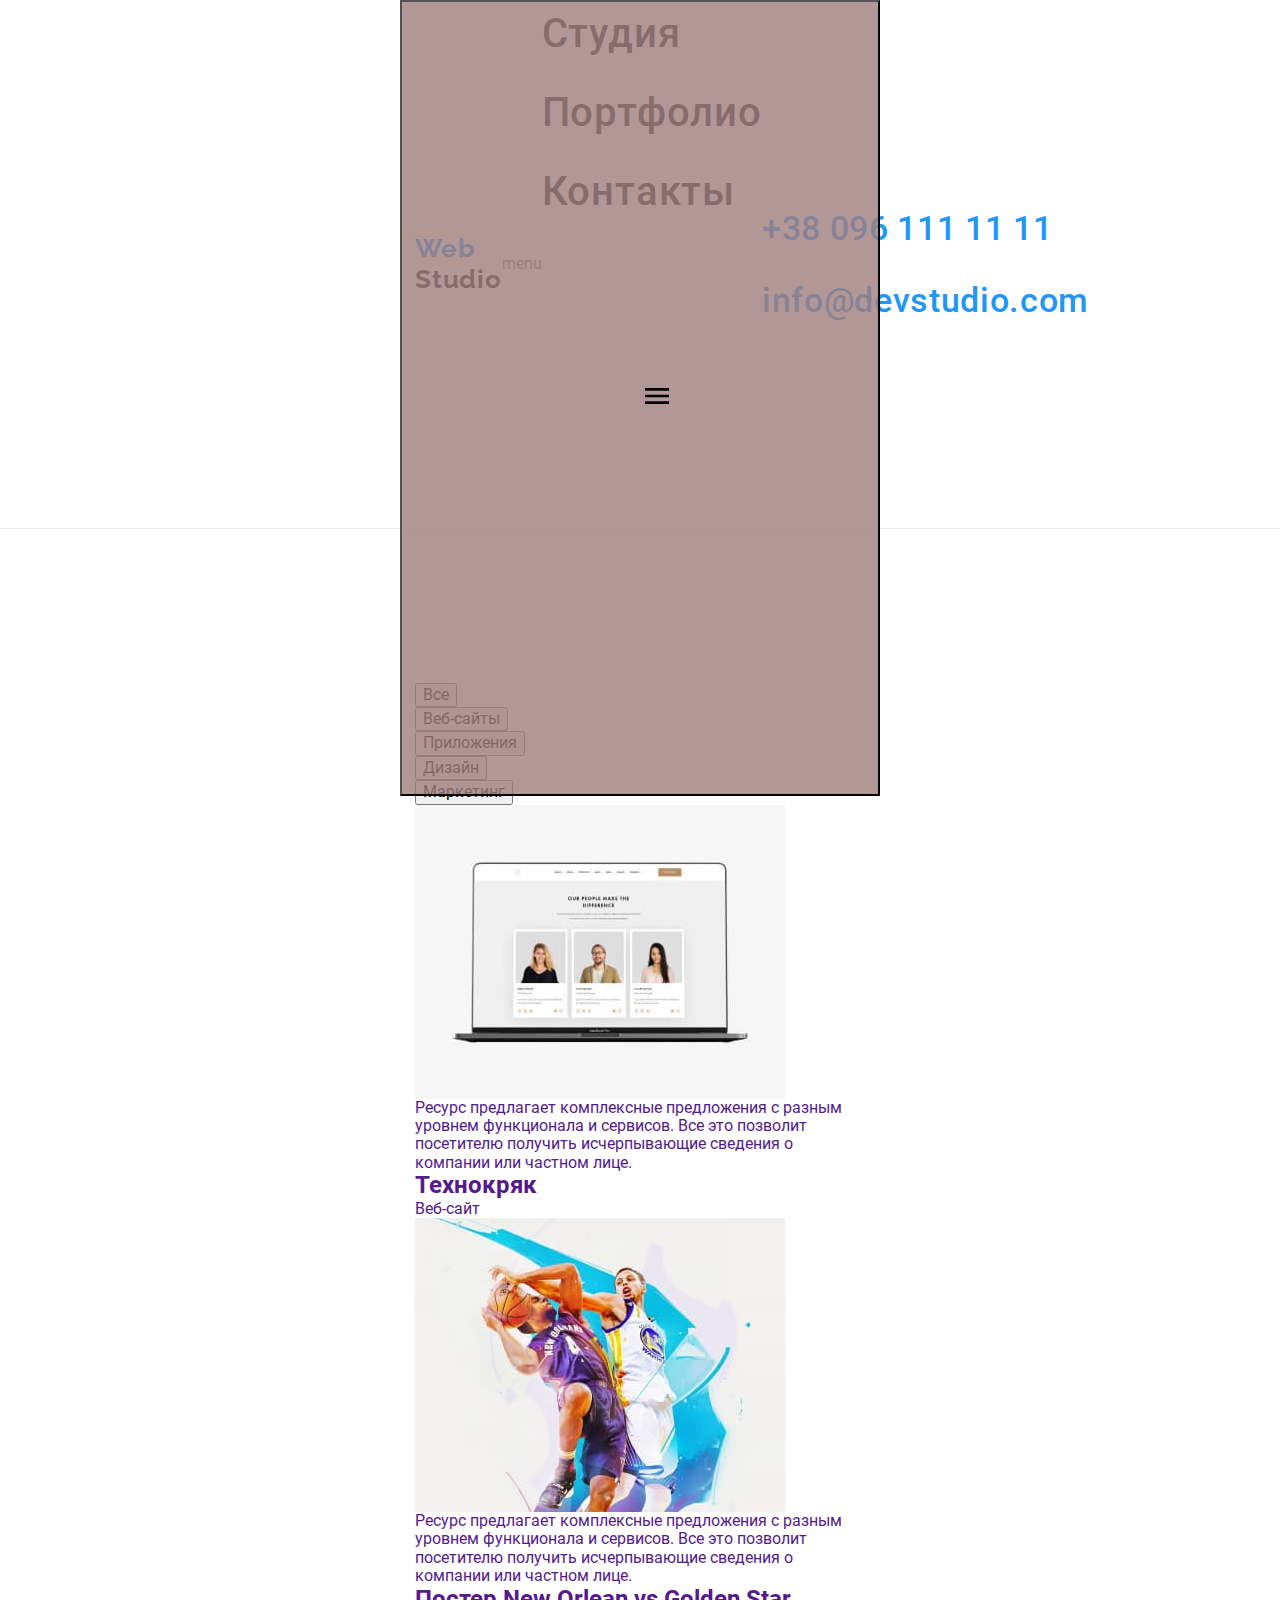
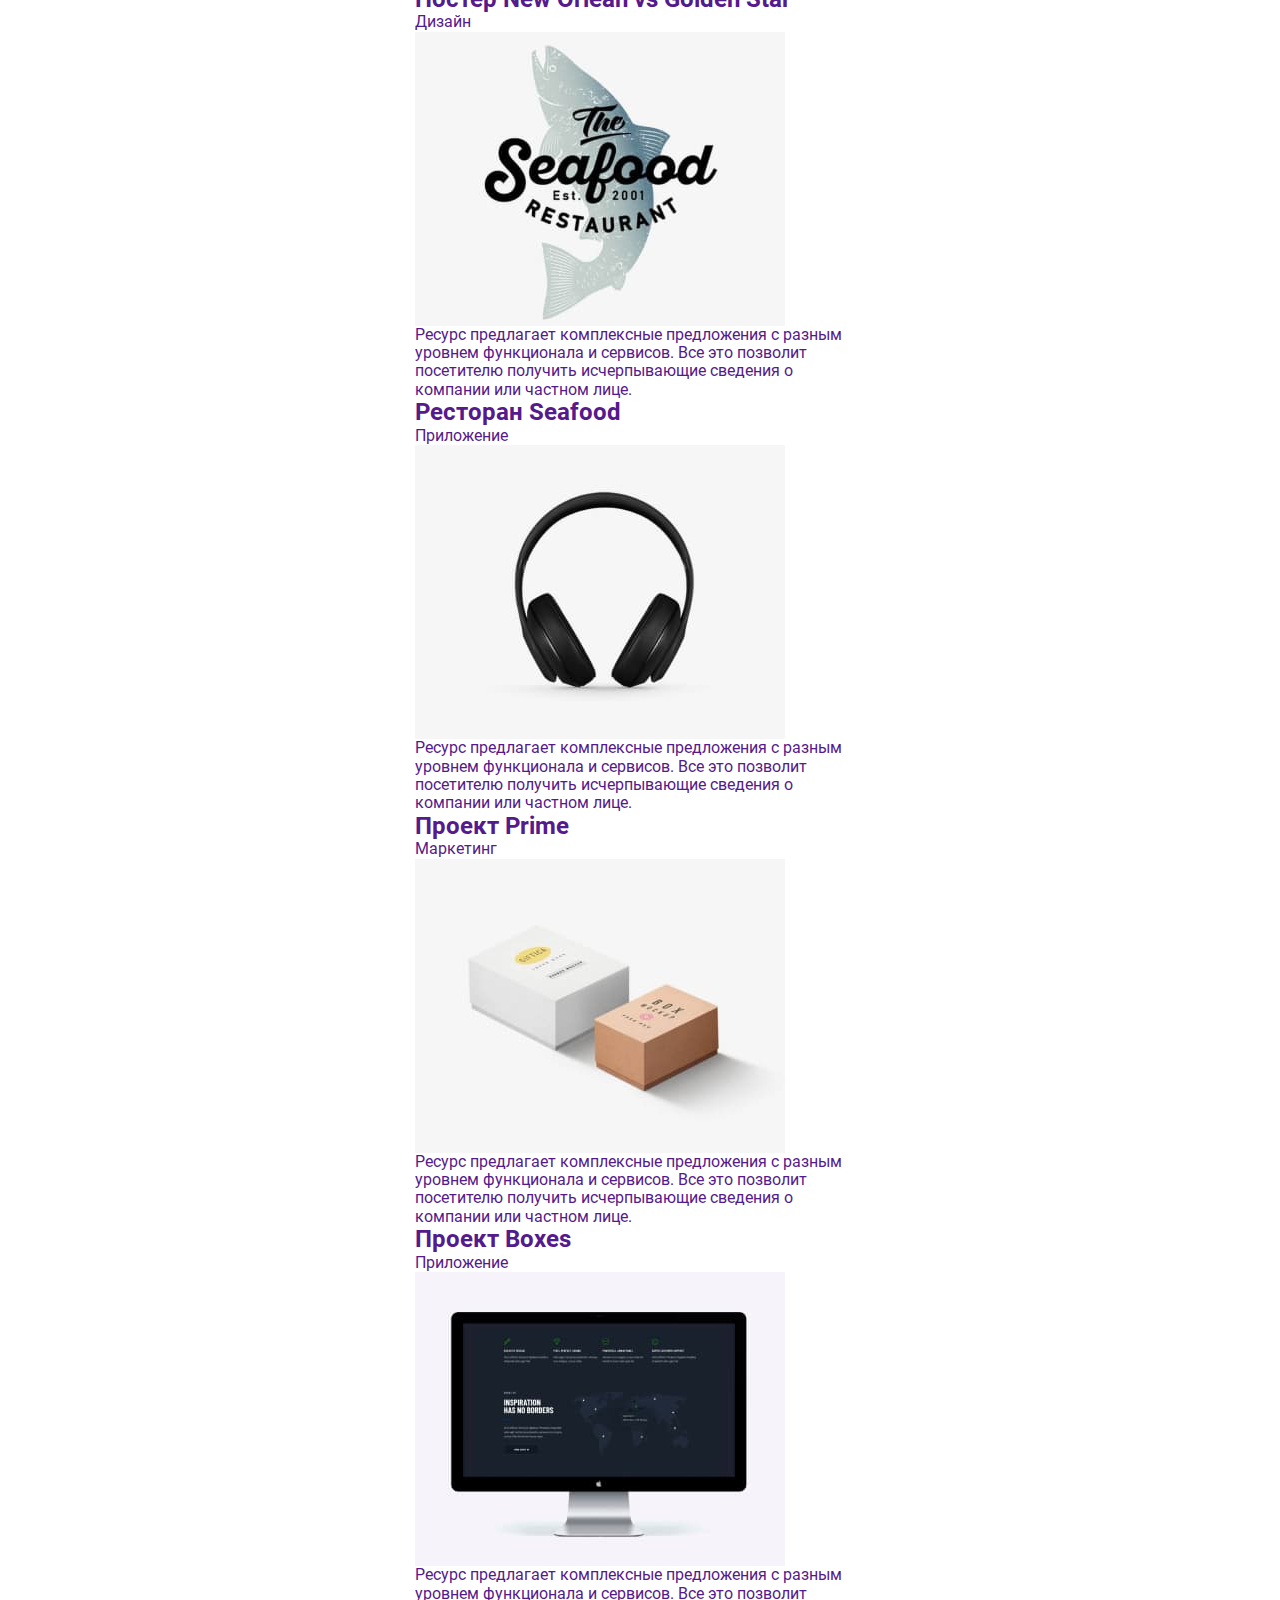
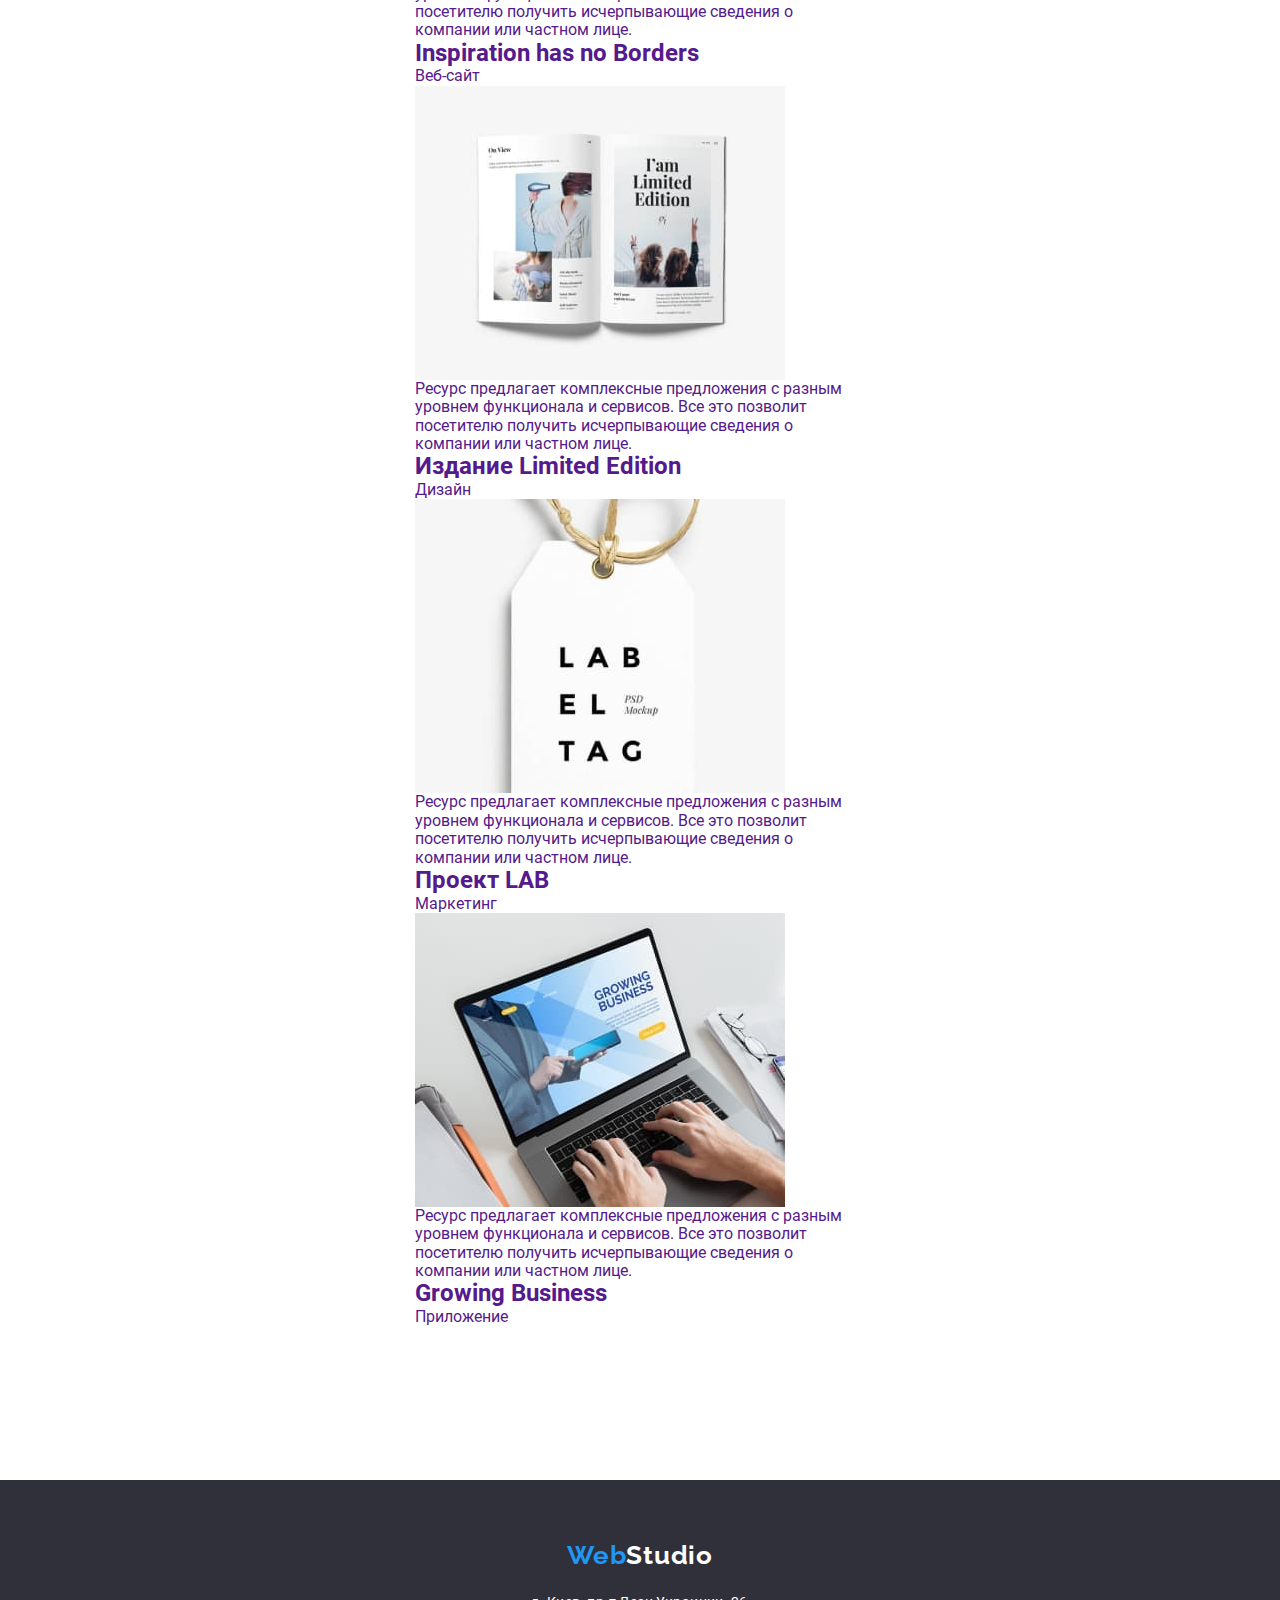
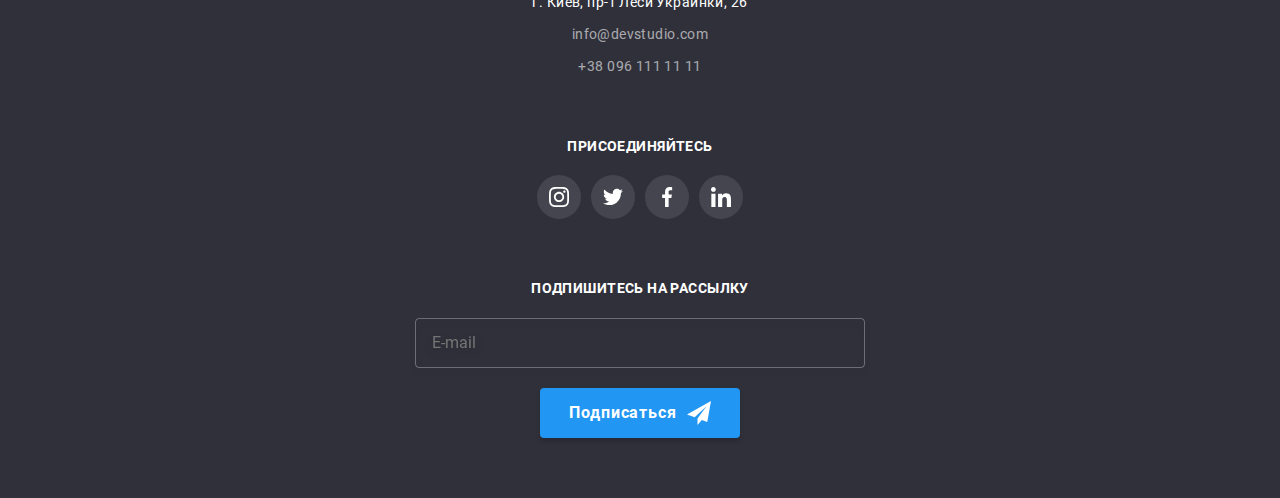
==== portfolio.html @ f22cf61e "Layous menu" ====
<!DOCTYPE html>
<html lang="ru">
  <head>
    <meta charset="UTF-8" />
    <meta http-equiv="X-UA-Compatible" content="IE=edge" />
    <meta name="viewport" content="width=device-width, initial-scale=1.0" />

    <link rel="stylesheet" href="./css/main.min.css" />

    <title>WebStudio</title>
  </head>
  <body class="page">
    <!-- HEADER -->
    <header class="header">
      <div class="header__container container">
        <a href="./index.html" lang="en" class="logo"
          >Web<span class="logo__text logo__text--black">Studio</span></a
        >
        <div class="header__menu" id="header__menu" data-menu>menu</div>
        <nav class="navigation header__navigation">
          <button type="button" class="menu" data-menu-button>
            <svg
              class="menu__icon"
              width="40"
              height="40"
              aria-expanded="false"
              aria-controls="header__menu"
              aria-label="Переключатель мобильного меню"
            >
              <use
                class="menu__lines"
                href="./images/icons.svg#icon-menu"
              ></use>
              <use
                class="menu__cross"
                href="./images/icons.svg#icon-menu-close"
              ></use>
            </svg>
          </button>
          <ul class="navigation__list">
            <li class="navigation__item">
              <a href="./index.html" class="navigation__link">Студия</a>
            </li>
            <li class="navigation__item">
              <a
                href="./portfolio.html"
                class="navigation__link navigation__link--current"
                >Портфолио</a
              >
            </li>
            <li class="navigation__item">
              <a href="" class="navigation__link">Контакты</a>
            </li>
          </ul>
        </nav>

        <ul class="contacts header__contacts">
          <li class="contacts__item">
            <a
              href="mailto:info@devstudio.com"
              lang="en"
              class="contacts__link"
            >
              <svg class="contacts__icon" width="16" height="12">
                <use href="./images/icons.svg#icon-envelope"></use>
              </svg>
              info@devstudio.com
            </a>
          </li>
          <li class="contacts__item">
            <a href="tel:+380961111111" class="contacts__link">
              <svg class="contacts__icon" width="10" height="16">
                <use href="./images/icons.svg#icon-smartphone"></use>
              </svg>
              +38 096 111 11 11
            </a>
          </li>
        </ul>
      </div>
    </header>

    <!--MAIN-->
    <main>
      <section class="portfolio section">
        <div class="portfolio__container container">
          <h1 class="portfolio__title visually-hidden">Portfolio</h1>
          <!--title to be hidden-->
          <ul class="filter">
            <li class="filter__item">
              <button type="button" class="filter__btn filter__btn--active">
                Все
              </button>
            </li>
            <li class="filter__item">
              <button type="button" class="filter__btn">Веб-сайты</button>
            </li>
            <li class="filter__item">
              <button type="button" class="filter__btn">Приложения</button>
            </li>
            <li class="filter__item">
              <button type="button" class="filter__btn">Дизайн</button>
            </li>
            <li class="filter__item">
              <button type="button" class="filter__btn">Маркетинг</button>
            </li>
          </ul>

          <ul class="projects">
            <li class="projects__item">
              <a href="" class="projects__link">
                <div class="projects__thumb">
                  <img
                    src="./images/portfolio/tech-crack.jpg"
                    alt="Ноутбук с веб-сайтом"
                    width="370"
                  />
                  <p class="projects__overlay">
                    Ресурс предлагает комплексные предложения с разным уровнем
                    функционала и сервисов. Все это позволит посетителю получить
                    исчерпывающие сведения о компании или частном лице.
                  </p>
                </div>
                <div class="projects__info">
                  <h2 class="projects__name">Технокряк</h2>
                  <p class="projects__service">Веб-сайт</p>
                </div>
              </a>
            </li>

            <li class="projects__item">
              <a href="" class="projects__link">
                <div class="projects__thumb">
                  <img
                    src="./images/portfolio/poster-no-vs-gs.jpg"
                    alt="Баскетболисты"
                    width="370"
                  />
                  <p class="projects__overlay">
                    Ресурс предлагает комплексные предложения с разным уровнем
                    функционала и сервисов. Все это позволит посетителю получить
                    исчерпывающие сведения о компании или частном лице.
                  </p>
                </div>
                <div class="projects__info">
                  <h2 class="projects__name">
                    Постер New Orlean vs Golden Star
                  </h2>
                  <p class="projects__service">Дизайн</p>
                </div>
              </a>
            </li>

            <li class="projects__item">
              <a href="" class="projects__link">
                <div class="projects__thumb">
                  <img
                    src="./images/portfolio/seafood-rest.jpg"
                    alt="Надпись на фоне рыбы"
                    width="370"
                  />
                  <p class="projects__overlay">
                    Ресурс предлагает комплексные предложения с разным уровнем
                    функционала и сервисов. Все это позволит посетителю получить
                    исчерпывающие сведения о компании или частном лице.
                  </p>
                </div>
                <div class="projects__info">
                  <h2 class="projects__name">Ресторан Seafood</h2>
                  <p class="projects__service">Приложение</p>
                </div>
              </a>
            </li>

            <li class="projects__item">
              <a href="" class="projects__link">
                <div class="projects__thumb">
                  <img
                    src="./images/portfolio/prime-project.jpg"
                    alt="Наушники"
                    width="370"
                  />
                  <p class="projects__overlay">
                    Ресурс предлагает комплексные предложения с разным уровнем
                    функционала и сервисов. Все это позволит посетителю получить
                    исчерпывающие сведения о компании или частном лице.
                  </p>
                </div>
                <div class="projects__info">
                  <h2 class="projects__name">Проект Prime</h2>
                  <p class="projects__service">Маркетинг</p>
                </div>
              </a>
            </li>

            <li class="projects__item">
              <a href="" class="projects__link">
                <div class="projects__thumb">
                  <img
                    src="./images/portfolio/boxes-project.jpg"
                    alt="Коробки"
                    width="370"
                  />
                  <p class="projects__overlay">
                    Ресурс предлагает комплексные предложения с разным уровнем
                    функционала и сервисов. Все это позволит посетителю получить
                    исчерпывающие сведения о компании или частном лице.
                  </p>
                </div>
                <div class="projects__info">
                  <h2 class="projects__name">Проект Boxes</h2>
                  <p class="projects__service">Приложение</p>
                </div>
              </a>
            </li>

            <li class="projects__item">
              <a href="" class="projects__link">
                <div class="projects__thumb">
                  <img
                    src="./images/portfolio/inspiration-has-no-borders.jpg"
                    alt="Монитор"
                    width="370"
                  />
                  <p class="projects__overlay">
                    Ресурс предлагает комплексные предложения с разным уровнем
                    функционала и сервисов. Все это позволит посетителю получить
                    исчерпывающие сведения о компании или частном лице.
                  </p>
                </div>
                <div class="projects__info">
                  <h2 class="projects__name">Inspiration has no Borders</h2>
                  <p class="projects__service">Веб-сайт</p>
                </div>
              </a>
            </li>

            <li class="projects__item">
              <a href="" class="projects__link">
                <div class="projects__thumb">
                  <img
                    src="./images/portfolio/limited-edition.jpg"
                    alt="Книга"
                    width="370"
                  />
                  <p class="projects__overlay">
                    Ресурс предлагает комплексные предложения с разным уровнем
                    функционала и сервисов. Все это позволит посетителю получить
                    исчерпывающие сведения о компании или частном лице.
                  </p>
                </div>
                <div class="projects__info">
                  <h2 class="projects__name">Издание Limited Edition</h2>
                  <p class="projects__service">Дизайн</p>
                </div>
              </a>
            </li>

            <li class="projects__item">
              <a href="" class="projects__link">
                <div class="projects__thumb">
                  <img
                    src="./images/portfolio/lab-project.jpg"
                    alt="Бирка"
                    width="370"
                  />
                  <p class="projects__overlay">
                    Ресурс предлагает комплексные предложения с разным уровнем
                    функционала и сервисов. Все это позволит посетителю получить
                    исчерпывающие сведения о компании или частном лице.
                  </p>
                </div>
                <div class="projects__info">
                  <h2 class="projects__name">Проект LAB</h2>
                  <p class="projects__service">Маркетинг</p>
                </div>
              </a>
            </li>

            <li class="projects__item">
              <a href="" class="projects__link">
                <div class="projects__thumb">
                  <img
                    src="./images/portfolio/growing-business.jpg"
                    alt="Руки на ноутбуке"
                    width="370"
                  />
                  <p class="projects__overlay">
                    Ресурс предлагает комплексные предложения с разным уровнем
                    функционала и сервисов. Все это позволит посетителю получить
                    исчерпывающие сведения о компании или частном лице.
                  </p>
                </div>
                <div class="projects__info">
                  <h2 class="projects__name">Growing Business</h2>
                  <p class="projects__service">Приложение</p>
                </div>
              </a>
            </li>
          </ul>
        </div>
      </section>
    </main>

    <!--FOOTER-->
    <footer class="footer">
      <div class="footer__container container">
        <div class="footer__connect">
          <a href="./index.html" lang="en" class="logo"
            >Web<span class="logo__text logo__text--white">Studio</span></a
          >
          <address class="address">
            <p class="addresss__text">г. Киев, пр-т Леси Украинки, 26</p>
          </address>
          <ul class="contacts footer__contacts">
            <li class="contacts__item contacts__item--footer">
              <a
                href="mailto:info@devstudio.com"
                lang="en"
                class="contacts__link contacts__link--footer"
                >info@devstudio.com</a
              >
            </li>
            <li class="contacts__item contacts__item--footer">
              <a
                href="tel:+380961111111"
                class="contacts__link contacts__link--footer"
                >+38 096 111 11 11</a
              >
            </li>
          </ul>
        </div>
        <div class="join-social">
          <h2 class="join-social__title">присоединяйтесь</h2>
          <ul class="join-social__list">
            <li class="join-social__item">
              <a href="" class="join-social__link">
                <svg class="join-social__icon" width="20" height="20">
                  <use href="./images/icons.svg#icon-instagram"></use>
                </svg>
              </a>
            </li>
            <li class="join-social__item">
              <a href="" class="join-social__link">
                <svg class="join-social__icon" width="20" height="20">
                  <use href="./images/icons.svg#icon-twitter"></use>
                </svg>
              </a>
            </li>
            <li class="join-social__item">
              <a href="" class="join-social__link">
                <svg class="join-social__icon" width="20" height="20">
                  <use href="./images/icons.svg#icon-facebook"></use>
                </svg>
              </a>
            </li>
            <li class="join-social__item">
              <a href="" class="join-social__link">
                <svg class="join-social__icon" width="20" height="20">
                  <use href="./images/icons.svg#icon-linkedin"></use>
                </svg>
              </a>
            </li>
          </ul>
        </div>

        <form class="subscription footer__subscription">
          <div class="subscription__block">
            <b class="subscription__title">Подпишитесь на рассылку</b>
            <div class="subscription__input">
              <label><span class="visually-hidden">E-mail</span></label>
              <input
                type="email"
                name="email"
                class="subscription__field"
                placeholder="E-mail"
              />
              <button type="submit" class="subscription__btn">
                Подписаться
                <svg class="subscription__icon" width="24" height="24">
                  <use href="./images/icons.svg#icon-send"></use>
                </svg>
              </button>
            </div>
          </div>
        </form>
      </div>
    </footer>
  </body>
</html>
---- css/main.min.css ----
/*! modern-normalize v1.1.0 | MIT License | https://github.com/sindresorhus/modern-normalize */*,::before,::after{-webkit-box-sizing:border-box;box-sizing:border-box}html{line-height:1.15;-webkit-text-size-adjust:100%;-moz-tab-size:4;-o-tab-size:4;tab-size:4}body{margin:0;font-family:system-ui,-apple-system,"Segoe UI",Roboto,Helvetica,Arial,sans-serif,"Apple Color Emoji","Segoe UI Emoji"}hr{height:0;color:inherit}abbr[title]{-webkit-text-decoration:underline dotted;text-decoration:underline dotted}b,strong{font-weight:bolder}code,kbd,samp,pre{font-family:ui-monospace,SFMono-Regular,Consolas,"Liberation Mono",Menlo,monospace;font-size:1em}small{font-size:80%}sub,sup{font-size:75%;line-height:0;position:relative;vertical-align:baseline}sub{bottom:-0.25em}sup{top:-0.5em}table{text-indent:0;border-color:inherit}button,input,optgroup,select,textarea{font-family:inherit;font-size:100%;line-height:1.15;margin:0}button,select{text-transform:none}button,[type=button],[type=reset],[type=submit]{-webkit-appearance:button}::-moz-focus-inner{border-style:none;padding:0}:-moz-focusring{outline:1px dotted ButtonText}:-moz-ui-invalid{box-shadow:none}legend{padding:0}progress{vertical-align:baseline}::-webkit-inner-spin-button,::-webkit-outer-spin-button{height:auto}[type=search]{-webkit-appearance:textfield;outline-offset:-2px}::-webkit-search-decoration{-webkit-appearance:none}::-webkit-file-upload-button{-webkit-appearance:button;font:inherit}summary{display:list-item}@font-face{font-family:"Roboto";font-style:normal;font-weight:400;src:url("../fonts/roboto-v30-latin_cyrillic-regular.eot");src:local(""),url("../fonts/roboto-v30-latin_cyrillic-regular.eot?#iefix") format("embedded-opentype"),url("../fonts/roboto-v30-latin_cyrillic-regular.woff2") format("woff2"),url("../fonts/roboto-v30-latin_cyrillic-regular.woff") format("woff"),url("../fonts/roboto-v30-latin_cyrillic-regular.ttf") format("truetype"),url("../fonts/roboto-v30-latin_cyrillic-regular.svg#Roboto") format("svg")}@font-face{font-family:"Roboto";font-style:normal;font-weight:500;src:url("../fonts/roboto-v30-latin_cyrillic-500.eot");src:local(""),url("../fonts/roboto-v30-latin_cyrillic-500.eot?#iefix") format("embedded-opentype"),url("../fonts/roboto-v30-latin_cyrillic-500.woff2") format("woff2"),url("../fonts/roboto-v30-latin_cyrillic-500.woff") format("woff"),url("../fonts/roboto-v30-latin_cyrillic-500.ttf") format("truetype"),url("../fonts/roboto-v30-latin_cyrillic-500.svg#Roboto") format("svg")}@font-face{font-family:"Roboto";font-style:normal;font-weight:700;src:url("../fonts/roboto-v30-latin_cyrillic-700.eot");src:local(""),url("../fonts/roboto-v30-latin_cyrillic-700.eot?#iefix") format("embedded-opentype"),url("../fonts/roboto-v30-latin_cyrillic-700.woff2") format("woff2"),url("../fonts/roboto-v30-latin_cyrillic-700.woff") format("woff"),url("../fonts/roboto-v30-latin_cyrillic-700.ttf") format("truetype"),url("../fonts/roboto-v30-latin_cyrillic-700.svg#Roboto") format("svg")}@font-face{font-family:"Roboto";font-style:normal;font-weight:900;src:url("../fonts/roboto-v30-latin_cyrillic-900.eot");src:local(""),url("../fonts/roboto-v30-latin_cyrillic-900.eot?#iefix") format("embedded-opentype"),url("../fonts/roboto-v30-latin_cyrillic-900.woff2") format("woff2"),url("../fonts/roboto-v30-latin_cyrillic-900.woff") format("woff"),url("../fonts/roboto-v30-latin_cyrillic-900.ttf") format("truetype"),url("../fonts/roboto-v30-latin_cyrillic-900.svg#Roboto") format("svg")}@font-face{font-family:"Raleway";font-style:normal;font-weight:700;src:url("../fonts/raleway-v27-latin-700.eot");src:local(""),url("../fonts/raleway-v27-latin-700.eot?#iefix") format("embedded-opentype"),url("../fonts/raleway-v27-latin-700.woff2") format("woff2"),url("../fonts/raleway-v27-latin-700.woff") format("woff"),url("../fonts/raleway-v27-latin-700.ttf") format("truetype"),url("../fonts/raleway-v27-latin-700.svg#Raleway") format("svg")}:root{--main-text: #757575;--white-text: #ffffff;--secondary-text: #212121;--accent: #2196f3;--grey-accent: #f5f4fa;--grey-social: #afb1b8;--duration: cubic-bezier(0.4, 0, 0.2, 1);--speed: 250ms}.visually-hidden,.values__title--visually-hidden{position:absolute;width:1px;height:1px;margin:-1px;border:0;padding:0;white-space:nowrap;-webkit-clip-path:inset(100%);clip-path:inset(100%);clip:rect(0 0 0 0);overflow:hidden}.team__title,.clients__title{margin-bottom:30px;font-size:28px;line-height:1.18;text-align:center;letter-spacing:.03em;color:var(--secondary-text)}.join-social__title,.subscription__title{color:var(--white-text);font-size:14px;line-height:1.14;letter-spacing:.03em;text-transform:uppercase}.join-social__link{display:-webkit-box;display:-ms-flexbox;display:flex;-webkit-box-align:center;-ms-flex-align:center;align-items:center;-webkit-box-pack:center;-ms-flex-pack:center;justify-content:center;width:44px;height:44px;border-radius:50%}html{-webkit-box-sizing:border-box;box-sizing:border-box}img{display:block;max-width:100%;height:auto}*,*::before,*::after{-webkit-box-sizing:inherit;box-sizing:inherit}p,h1,h2,h3,h4,h5,h6{margin:0}ul{margin:0;padding-left:0;list-style:none}.page{background-color:#fff;color:var(--main-text);font-family:Roboto,sans-serif}@media screen and (min-width: 1200px){.page{padding-left:0;padding-right:0}}a{text-decoration:none}.container{padding:60px 15px;margin-left:auto;margin-right:auto;width:100%;max-width:480px}@media screen and (min-width: 768px){.container{width:768px}}@media screen and (min-width: 1200px){.container{width:1200px}}@media screen and (min-width: 1200px){.section{padding-top:94px;padding-bottom:94px}}.contacts__link{font-weight:500;font-size:34px;line-height:1.18;letter-spacing:.02em;color:var(--accent);-webkit-transition:color var(--speed) var(--duration);transition:color var(--speed) var(--duration)}.contacts__link:hover,.contacts__link:focus{color:var(--accent)}.contacts__icon{display:none}.contacts .contacts__item+.contacts__item{margin-bottom:32px}.footer__contacts{margin-top:8px;margin-bottom:60px}.footer__contacts .contacts__item--footer+.contacts__item--footer{margin-top:8px}.contacts__link--footer{color:rgba(255,255,255,.6);font-style:normal;font-weight:400;font-size:14px;line-height:1.71;letter-spacing:.03em;-webkit-transition:color var(--speed) var(--duration);transition:color var(--speed) var(--duration)}.contacts__link--footer:hover,.contacts__link--footer:focus{color:var(--accent)}.footer{background-color:#2f303a;text-align:center}.address{margin-top:20px}.addresss__text{color:var(--white-text);font-style:normal;font-size:14px;line-height:1.71;letter-spacing:.03em}.header{border-bottom:1px solid #ececec}.header__container{position:relative;display:-webkit-box;display:-ms-flexbox;display:flex;-webkit-box-align:center;-ms-flex-align:center;align-items:center;-webkit-box-pack:justify;-ms-flex-pack:justify;justify-content:space-between;padding-top:10px;padding-bottom:10px}.header__contacts{display:-webkit-box;display:-ms-flexbox;display:flex;-webkit-box-orient:vertical;-webkit-box-direction:reverse;-ms-flex-direction:column-reverse;flex-direction:column-reverse}.logo{display:inline-block;color:var(--accent);font-family:Raleway,sans-serif;font-weight:700;font-size:26px;line-height:1.19;letter-spacing:.03em}.logo__text--black{display:inline-block;color:var(--secondary-text);font-family:Raleway,sans-serif;font-weight:700;font-size:26px;line-height:1.19;letter-spacing:.03em}.logo__text--white{display:inline-block;color:var(--white-text);font-family:Raleway,sans-serif;font-weight:700;font-size:26px;line-height:1.19;letter-spacing:.03em}.backdrop{display:none}.backdrop.is-hidden{opacity:0;pointer-events:none}.backdrop.is-hidden .modal{-webkit-transform:translate(-50%, -50%) scale(0.9);transform:translate(-50%, -50%) scale(0.9)}.menu{position:absolute;top:0;left:0;padding-top:48px;padding-bottom:48px;padding-left:40px;width:100%;height:796px;background-color:rgba(160,126,126,.808)}.menu.is-open{display:block}.menu__btn{top:10px;right:15px;display:-webkit-inline-box;display:-ms-inline-flexbox;display:inline-flex;margin:0;padding:0;border:0;background-color:rgba(0,0,0,0)}.menu__btn:hover,.menu__btn:focus{color:var(--accent)}.menu__icon{fill:currentColor}.menu .menu__cross{display:none}.menu.is-open .menu__cross{display:block}.menu.is-open .menu__lines{display:none}.header__navigation{margin-bottom:302px}.navigation__item:not(:last-child){margin-bottom:32px}.navigation__link{font-weight:500;font-size:40px;line-height:1.18;letter-spacing:.02em;color:var(--secondary-text)}.profiles{display:-webkit-box;display:-ms-flexbox;display:flex;margin-top:64px}.profiles__item:not(:last-child){margin-right:20px}.profiles__link{font-weight:500;font-size:18px;line-height:1.22;letter-spacing:.02em;color:var(--accent)}.join-social__list{margin-top:20px;margin-bottom:60px;display:-webkit-box;display:-ms-flexbox;display:flex;-webkit-box-pack:center;-ms-flex-pack:center;justify-content:center}.join-social__item{margin-right:10px}.join-social__item:last-child{margin-right:0}.join-social__link{color:var(--white-text);background-color:rgba(255,255,255,.1);-webkit-transition:background-color var(--speed) var(--duration);transition:background-color var(--speed) var(--duration)}.join-social__link:hover,.join-social__link:focus{background-color:var(--accent);color:var(--white-text)}.join-social__icon{fill:currentColor}.member-social{display:-webkit-box;display:-ms-flexbox;display:flex;-webkit-box-pack:center;-ms-flex-pack:center;justify-content:center}.member-social__item{margin-right:34px}.member-social__item:last-child{margin-right:0}.member-social__link{color:var(--grey-social);-webkit-transition:background-color var(--speed) var(--duration),color var(--speed) var(--duration);transition:background-color var(--speed) var(--duration),color var(--speed) var(--duration)}.member-social__link:hover,.member-social__link:focus{color:var(--accent)}.member-social__icon{display:-webkit-box;display:-ms-flexbox;display:flex;fill:currentColor}.subscription__input{margin-top:20px;display:-webkit-box;display:-ms-flexbox;display:flex;-webkit-box-align:center;-ms-flex-align:center;align-items:center;-webkit-box-orient:vertical;-webkit-box-direction:normal;-ms-flex-direction:column;flex-direction:column}.subscription__field{padding-left:16px;padding-right:16px;margin-bottom:20px;width:100%;height:50px;left:815px;top:2787px;border:1px solid rgba(255,255,255,.3);-webkit-filter:drop-shadow(0px 4px 4px rgba(0, 0, 0, 0.15));filter:drop-shadow(0px 4px 4px rgba(0, 0, 0, 0.15));color:var(--white-text);border-radius:4px;background-color:rgba(0,0,0,0);outline:none;-webkit-transition:border-color var(--speed) var(--duration);transition:border-color var(--speed) var(--duration)}.subscription__field:focus{border-color:var(--accent)}.subscription__btn{display:-webkit-box;display:-ms-flexbox;display:flex;-webkit-box-align:center;-ms-flex-align:center;align-items:center;-webkit-box-pack:center;-ms-flex-pack:center;justify-content:center;width:200px;height:50px;background:var(--accent);-webkit-box-shadow:0px 4px 4px rgba(0,0,0,.15);box-shadow:0px 4px 4px rgba(0,0,0,.15);border-radius:4px;border:none;font-weight:700;font-size:16px;line-height:1.88px;text-align:center;letter-spacing:.06em;color:var(--white-text);cursor:pointer;-webkit-transition:background-color var(--speed) var(--duration),-webkit-box-shadow var(--speed) var(--duration);transition:background-color var(--speed) var(--duration),-webkit-box-shadow var(--speed) var(--duration);transition:background-color var(--speed) var(--duration),box-shadow var(--speed) var(--duration);transition:background-color var(--speed) var(--duration),box-shadow var(--speed) var(--duration),-webkit-box-shadow var(--speed) var(--duration)}.subscription__btn:hover,.subscription__btn:focus{background-color:#188ce8}.subscription__icon{fill:var(--white-text);margin-left:10px}.hero__title{margin-bottom:30px;font-weight:900;font-size:26px;line-height:1.62;letter-spacing:.06em;text-transform:uppercase;color:var(--white-text)}.hero{padding-top:118px;padding-bottom:118px;text-align:center;background-image:-webkit-gradient(linear, left top, right top, from(rgba(47, 48, 58, 0.4)), to(rgba(47, 48, 58, 0.4))),url(../images/background/hero-bcg.jpg);background-image:linear-gradient(to right, rgba(47, 48, 58, 0.4), rgba(47, 48, 58, 0.4)),url(../images/background/hero-bcg.jpg)}.hero__container{padding-right:60px;padding-left:60px}.hero__btn{padding:10px 32px 10px 32px;min-width:200px;background-color:var(--accent);color:var(--white-text);cursor:pointer;font-family:inherit;font-weight:700;font-size:16px;line-height:1.88;letter-spacing:.06em;-webkit-box-shadow:0px 4px 4px rgba(0,0,0,.15);box-shadow:0px 4px 4px rgba(0,0,0,.15);border-radius:4px;border:none;-webkit-transition:background-color var(--speed) var(--duration),-webkit-box-shadow var(--speed) var(--duration);transition:background-color var(--speed) var(--duration),-webkit-box-shadow var(--speed) var(--duration);transition:background-color var(--speed) var(--duration),box-shadow var(--speed) var(--duration);transition:background-color var(--speed) var(--duration),box-shadow var(--speed) var(--duration),-webkit-box-shadow var(--speed) var(--duration)}.hero__btn:hover,.hero__btn:focus{background-color:#188ce8}.values__item:not(:last-child){margin-bottom:30px}@media screen and (min-width: 768px){.values__item:not(:last-child){width:calc((100% - 60px)/2)}}@media screen and (min-width: 1200px){.values__item:not(:last-child){width:calc((100% - 90px)/4)}}.values__block{display:-webkit-box;display:-ms-flexbox;display:flex;-webkit-box-pack:center;-ms-flex-pack:center;justify-content:center;margin-bottom:30px;padding-top:25px;padding-bottom:25px;background:var(--grey-accent);border-radius:4px}.values__headline{margin-bottom:10px;text-align:center;color:var(--secondary-text);font-size:14px;line-height:1.14;letter-spacing:.03em;text-transform:uppercase}.values__description{color:var(--main-text);font-size:14px;line-height:1.71;letter-spacing:.03em}.services{display:none}.team{background-color:var(--grey-accent)}.members__item{background-color:var(--white-text);-webkit-box-shadow:0px 1px 3px rgba(0,0,0,.12),0px 1px 1px rgba(0,0,0,.14),0px 2px 1px rgba(0,0,0,.2);box-shadow:0px 1px 3px rgba(0,0,0,.12),0px 1px 1px rgba(0,0,0,.14),0px 2px 1px rgba(0,0,0,.2);border-radius:0px 0px 4px 4px}.members__item:not(:last-child){margin-bottom:30px}.members__info{padding-top:30px;padding-bottom:36px}.members__name{margin-bottom:10px;color:var(--secondary-text);font-weight:500;font-size:16px;line-height:1.19;text-align:center;letter-spacing:.03em}.members__position{margin-bottom:28px;color:var(--main-text);font-size:16px;line-height:1.19;text-align:center;letter-spacing:.03em}.clients__list{display:-webkit-box;display:-ms-flexbox;display:flex;-ms-flex-wrap:wrap;flex-wrap:wrap}.clients__item{height:92px;width:calc((100% - 30px)/2)}.clients__item:nth-child(2n+1){margin-right:30px}.clients__item:not(:nth-last-child(-n+2)){margin-bottom:30px}.client__link{display:-webkit-box;display:-ms-flexbox;display:flex;-webkit-box-align:center;-ms-flex-align:center;align-items:center;-webkit-box-pack:center;-ms-flex-pack:center;justify-content:center;border:1px solid #afb1b8;border-radius:4px;width:100%;height:100%;-webkit-transition:border var(--speed) var(--duration);transition:border var(--speed) var(--duration)}.client__link:hover,.client__link:focus{border:1px solid var(--accent)}.clients__logo{fill:#afb1b8;-webkit-transition:fill var(--speed) var(--duration);transition:fill var(--speed) var(--duration)}.client__link:hover .clients__logo,.client__link:focus .clients__logo{fill:var(--accent)}/*# sourceMappingURL=main.min.css.map */
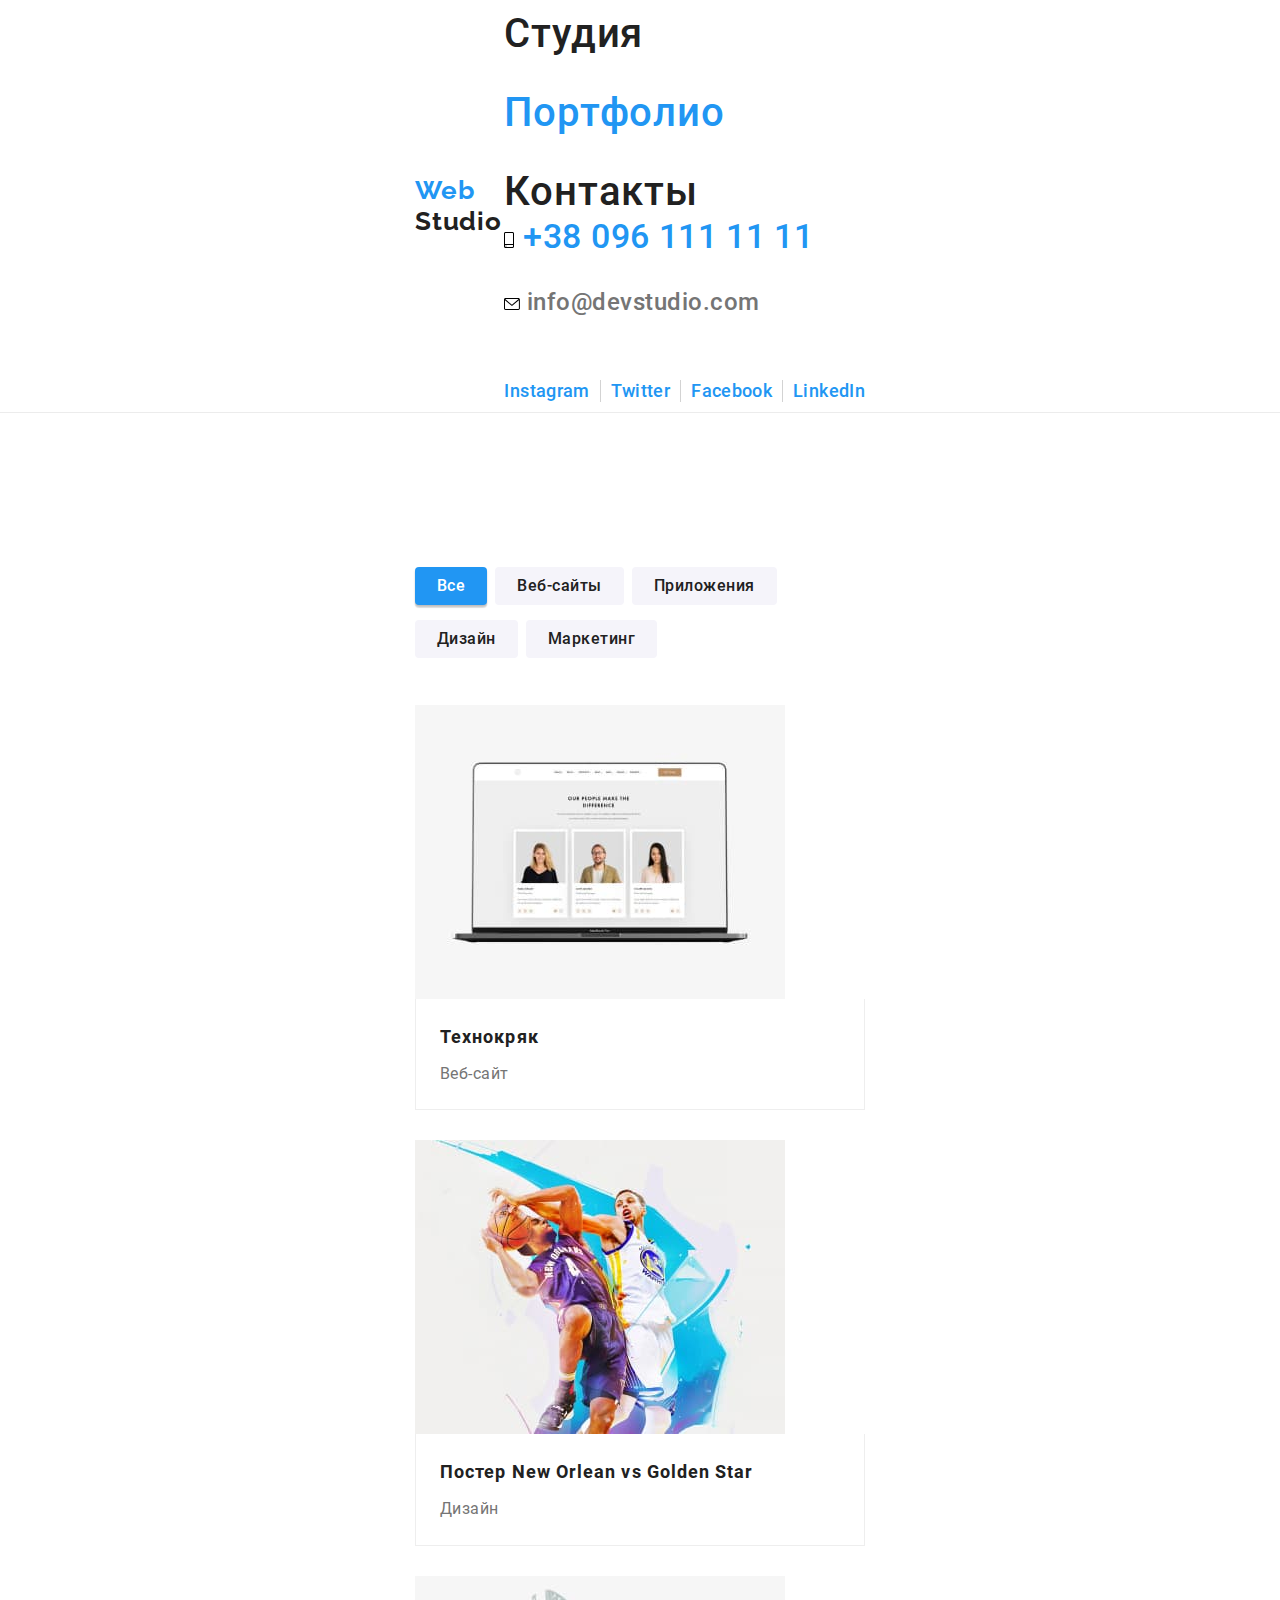
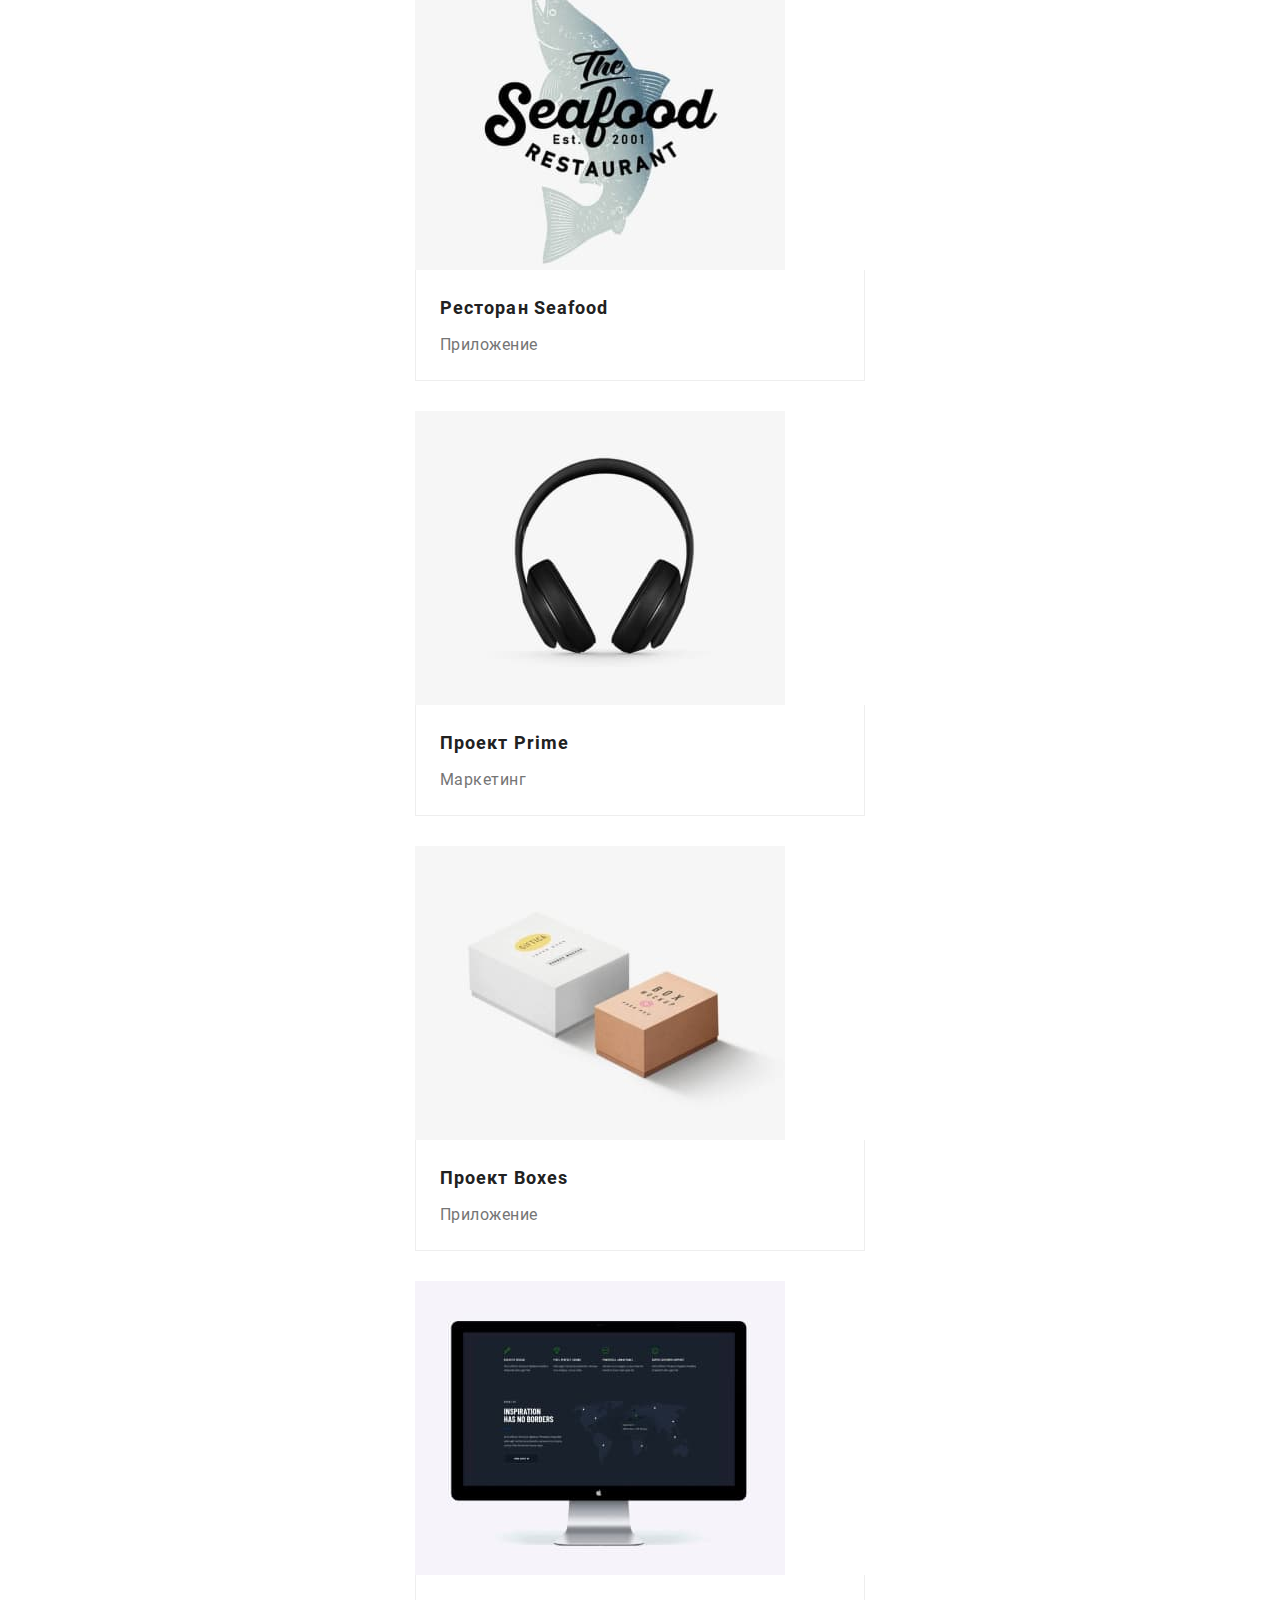
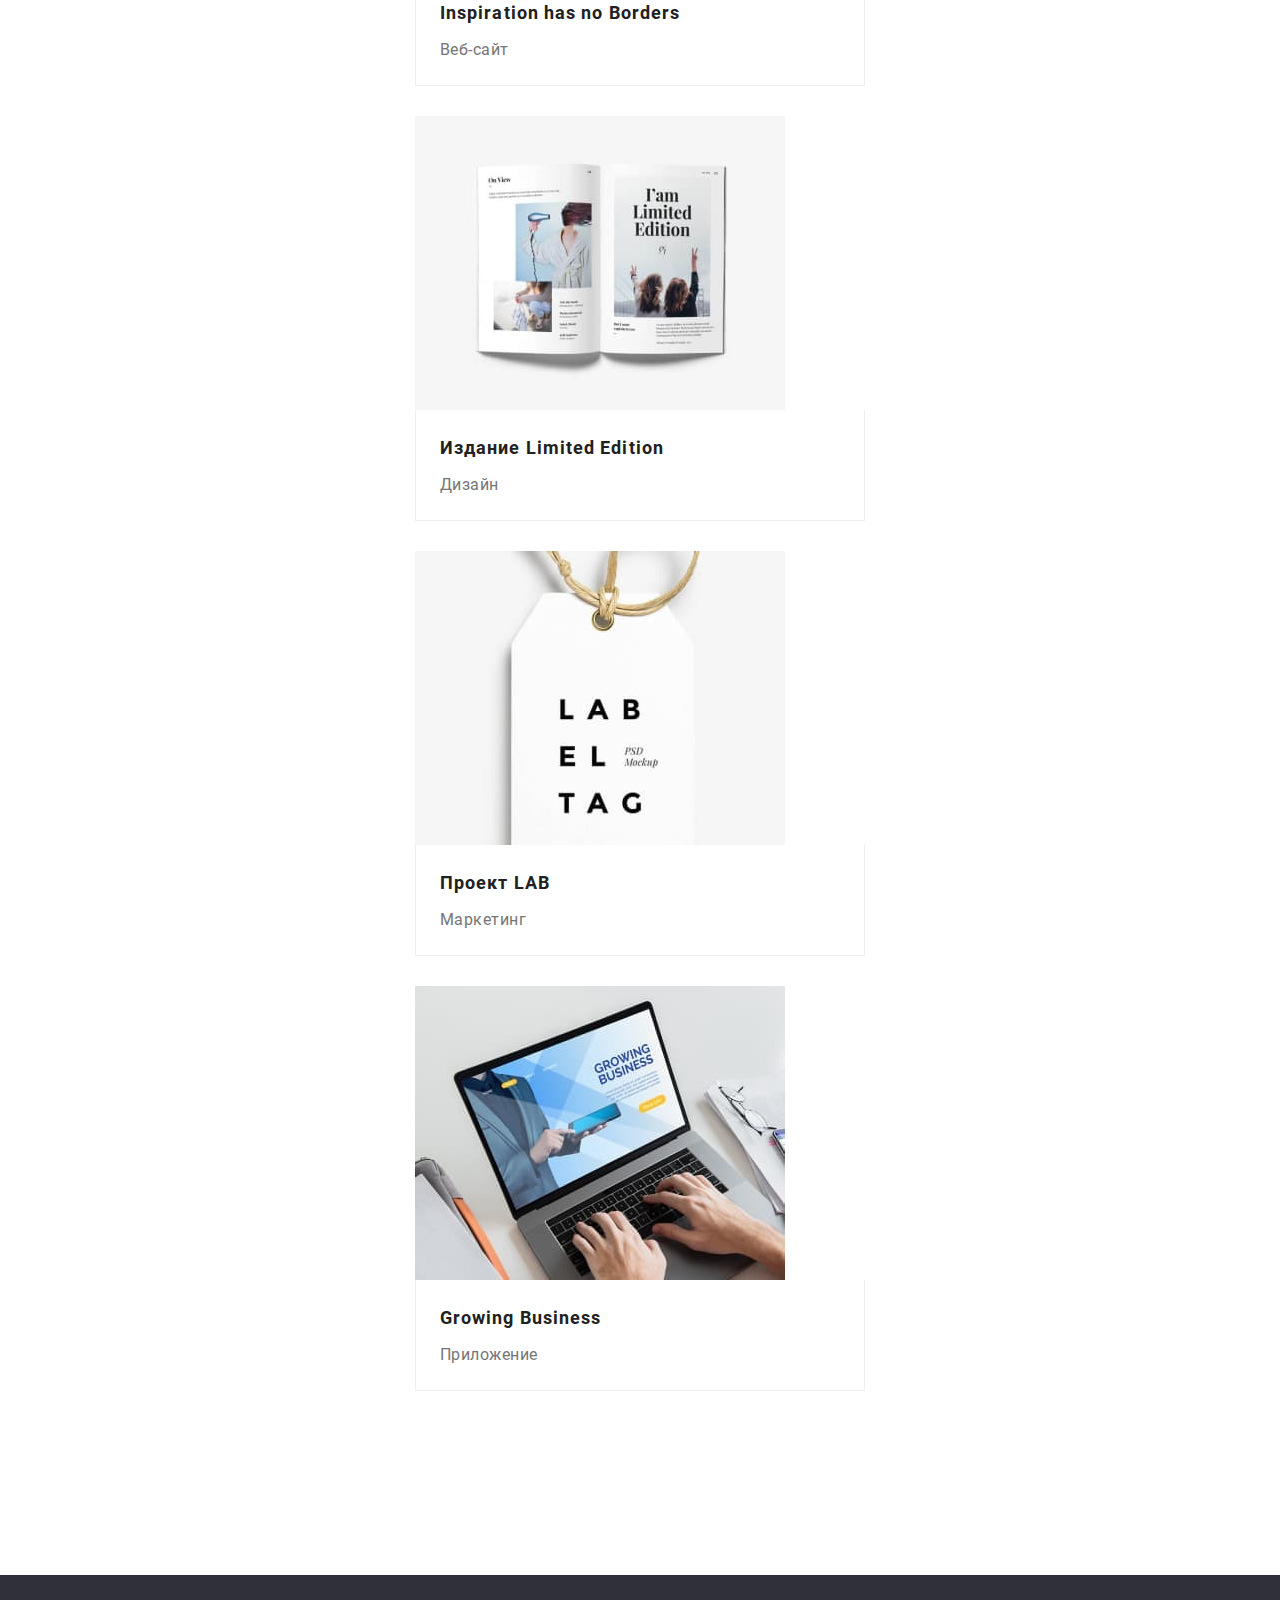
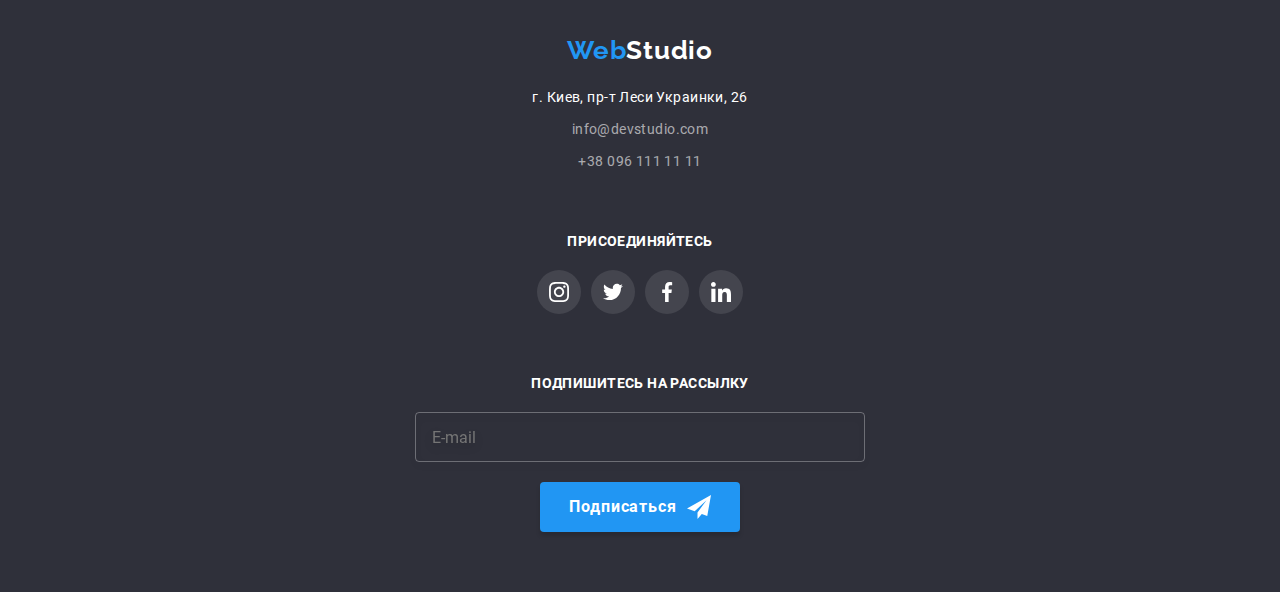
==== commit d468c4ce: "Applies the styles for Portfolio page" ====
--- a/portfolio.html
+++ b/portfolio.html
@@ -16,66 +16,79 @@
         <a href="./index.html" lang="en" class="logo"
           >Web<span class="logo__text logo__text--black">Studio</span></a
         >
-        <div class="header__menu" id="header__menu" data-menu>menu</div>
-        <nav class="navigation header__navigation">
-          <button type="button" class="menu" data-menu-button>
-            <svg
-              class="menu__icon"
-              width="40"
-              height="40"
-              aria-expanded="false"
-              aria-controls="header__menu"
-              aria-label="Переключатель мобильного меню"
-            >
-              <use
-                class="menu__lines"
-                href="./images/icons.svg#icon-menu"
-              ></use>
-              <use
-                class="menu__cross"
-                href="./images/icons.svg#icon-menu-close"
-              ></use>
-            </svg>
-          </button>
-          <ul class="navigation__list">
-            <li class="navigation__item">
-              <a href="./index.html" class="navigation__link">Студия</a>
-            </li>
-            <li class="navigation__item">
+        <button type="button" class="menu__btn" data-menu-button>
+          <svg
+            class="menu__icon"
+            width="40"
+            height="40"
+            aria-expanded="false"
+            aria-controls="menu"
+            aria-label="Переключатель мобильного меню"
+          >
+            <use class="menu__lines" href="./images/icons.svg#icon-menu"></use>
+            <use
+              class="menu__cross"
+              href="./images/icons.svg#icon-menu-close"
+            ></use>
+          </svg>
+        </button>
+        <div class="menu" id="menu" data-menu>
+          <nav class="navigation header__navigation">
+            <ul class="navigation__list">
+              <li class="navigation__item">
+                <a href="./index.html" class="navigation__link">Студия</a>
+              </li>
+              <li class="navigation__item">
+                <a
+                  href="./portfolio.html"
+                  class="navigation__link navigation__link--current"
+                  >Портфолио</a
+                >
+              </li>
+              <li class="navigation__item">
+                <a href="" class="navigation__link">Контакты</a>
+              </li>
+            </ul>
+          </nav>
+
+          <ul class="contacts header__contacts">
+            <li class="contacts__item">
               <a
-                href="./portfolio.html"
-                class="navigation__link navigation__link--current"
-                >Портфолио</a
+                href="mailto:info@devstudio.com"
+                lang="en"
+                class="contacts__link contacts__link--mob-grey"
               >
-            </li>
-            <li class="navigation__item">
-              <a href="" class="navigation__link">Контакты</a>
-            </li>
-          </ul>
-        </nav>
-
-        <ul class="contacts header__contacts">
-          <li class="contacts__item">
-            <a
-              href="mailto:info@devstudio.com"
-              lang="en"
-              class="contacts__link"
-            >
-              <svg class="contacts__icon" width="16" height="12">
-                <use href="./images/icons.svg#icon-envelope"></use>
-              </svg>
-              info@devstudio.com
-            </a>
-          </li>
-          <li class="contacts__item">
-            <a href="tel:+380961111111" class="contacts__link">
-              <svg class="contacts__icon" width="10" height="16">
-                <use href="./images/icons.svg#icon-smartphone"></use>
-              </svg>
-              +38 096 111 11 11
-            </a>
-          </li>
-        </ul>
+                <svg class="contacts__icon" width="16" height="12">
+                  <use href="./images/icons.svg#icon-envelope"></use>
+                </svg>
+                info@devstudio.com
+              </a>
+            </li>
+            <li class="contacts__item">
+              <a href="tel:+380961111111" class="contacts__link">
+                <svg class="contacts__icon" width="10" height="16">
+                  <use href="./images/icons.svg#icon-smartphone"></use>
+                </svg>
+                +38 096 111 11 11
+              </a>
+            </li>
+          </ul>
+
+          <ul class="profiles">
+            <li class="profiles__item">
+              <a href="" class="profiles__link">Instagram</a>
+            </li>
+            <li class="profiles__item">
+              <a href="" class="profiles__link">Twitter</a>
+            </li>
+            <li class="profiles__item">
+              <a href="" class="profiles__link">Facebook</a>
+            </li>
+            <li class="profiles__item">
+              <a href="" class="profiles__link">LinkedIn</a>
+            </li>
+          </ul>
+        </div>
       </div>
     </header>
 
@@ -385,5 +398,6 @@
         </form>
       </div>
     </footer>
+    <script src="./js/menu.js"></script>
   </body>
 </html>
--- a/css/main.min.css
+++ b/css/main.min.css
@@ -1 +1 @@
-/*! modern-normalize v1.1.0 | MIT License | https://github.com/sindresorhus/modern-normalize */*,::before,::after{-webkit-box-sizing:border-box;box-sizing:border-box}html{line-height:1.15;-webkit-text-size-adjust:100%;-moz-tab-size:4;-o-tab-size:4;tab-size:4}body{margin:0;font-family:system-ui,-apple-system,"Segoe UI",Roboto,Helvetica,Arial,sans-serif,"Apple Color Emoji","Segoe UI Emoji"}hr{height:0;color:inherit}abbr[title]{-webkit-text-decoration:underline dotted;text-decoration:underline dotted}b,strong{font-weight:bolder}code,kbd,samp,pre{font-family:ui-monospace,SFMono-Regular,Consolas,"Liberation Mono",Menlo,monospace;font-size:1em}small{font-size:80%}sub,sup{font-size:75%;line-height:0;position:relative;vertical-align:baseline}sub{bottom:-0.25em}sup{top:-0.5em}table{text-indent:0;border-color:inherit}button,input,optgroup,select,textarea{font-family:inherit;font-size:100%;line-height:1.15;margin:0}button,select{text-transform:none}button,[type=button],[type=reset],[type=submit]{-webkit-appearance:button}::-moz-focus-inner{border-style:none;padding:0}:-moz-focusring{outline:1px dotted ButtonText}:-moz-ui-invalid{box-shadow:none}legend{padding:0}progress{vertical-align:baseline}::-webkit-inner-spin-button,::-webkit-outer-spin-button{height:auto}[type=search]{-webkit-appearance:textfield;outline-offset:-2px}::-webkit-search-decoration{-webkit-appearance:none}::-webkit-file-upload-button{-webkit-appearance:button;font:inherit}summary{display:list-item}@font-face{font-family:"Roboto";font-style:normal;font-weight:400;src:url("../fonts/roboto-v30-latin_cyrillic-regular.eot");src:local(""),url("../fonts/roboto-v30-latin_cyrillic-regular.eot?#iefix") format("embedded-opentype"),url("../fonts/roboto-v30-latin_cyrillic-regular.woff2") format("woff2"),url("../fonts/roboto-v30-latin_cyrillic-regular.woff") format("woff"),url("../fonts/roboto-v30-latin_cyrillic-regular.ttf") format("truetype"),url("../fonts/roboto-v30-latin_cyrillic-regular.svg#Roboto") format("svg")}@font-face{font-family:"Roboto";font-style:normal;font-weight:500;src:url("../fonts/roboto-v30-latin_cyrillic-500.eot");src:local(""),url("../fonts/roboto-v30-latin_cyrillic-500.eot?#iefix") format("embedded-opentype"),url("../fonts/roboto-v30-latin_cyrillic-500.woff2") format("woff2"),url("../fonts/roboto-v30-latin_cyrillic-500.woff") format("woff"),url("../fonts/roboto-v30-latin_cyrillic-500.ttf") format("truetype"),url("../fonts/roboto-v30-latin_cyrillic-500.svg#Roboto") format("svg")}@font-face{font-family:"Roboto";font-style:normal;font-weight:700;src:url("../fonts/roboto-v30-latin_cyrillic-700.eot");src:local(""),url("../fonts/roboto-v30-latin_cyrillic-700.eot?#iefix") format("embedded-opentype"),url("../fonts/roboto-v30-latin_cyrillic-700.woff2") format("woff2"),url("../fonts/roboto-v30-latin_cyrillic-700.woff") format("woff"),url("../fonts/roboto-v30-latin_cyrillic-700.ttf") format("truetype"),url("../fonts/roboto-v30-latin_cyrillic-700.svg#Roboto") format("svg")}@font-face{font-family:"Roboto";font-style:normal;font-weight:900;src:url("../fonts/roboto-v30-latin_cyrillic-900.eot");src:local(""),url("../fonts/roboto-v30-latin_cyrillic-900.eot?#iefix") format("embedded-opentype"),url("../fonts/roboto-v30-latin_cyrillic-900.woff2") format("woff2"),url("../fonts/roboto-v30-latin_cyrillic-900.woff") format("woff"),url("../fonts/roboto-v30-latin_cyrillic-900.ttf") format("truetype"),url("../fonts/roboto-v30-latin_cyrillic-900.svg#Roboto") format("svg")}@font-face{font-family:"Raleway";font-style:normal;font-weight:700;src:url("../fonts/raleway-v27-latin-700.eot");src:local(""),url("../fonts/raleway-v27-latin-700.eot?#iefix") format("embedded-opentype"),url("../fonts/raleway-v27-latin-700.woff2") format("woff2"),url("../fonts/raleway-v27-latin-700.woff") format("woff"),url("../fonts/raleway-v27-latin-700.ttf") format("truetype"),url("../fonts/raleway-v27-latin-700.svg#Raleway") format("svg")}:root{--main-text: #757575;--white-text: #ffffff;--secondary-text: #212121;--accent: #2196f3;--grey-accent: #f5f4fa;--grey-social: #afb1b8;--duration: cubic-bezier(0.4, 0, 0.2, 1);--speed: 250ms}.visually-hidden,.values__title--visually-hidden{position:absolute;width:1px;height:1px;margin:-1px;border:0;padding:0;white-space:nowrap;-webkit-clip-path:inset(100%);clip-path:inset(100%);clip:rect(0 0 0 0);overflow:hidden}.team__title,.clients__title{margin-bottom:30px;font-size:28px;line-height:1.18;text-align:center;letter-spacing:.03em;color:var(--secondary-text)}.join-social__title,.subscription__title{color:var(--white-text);font-size:14px;line-height:1.14;letter-spacing:.03em;text-transform:uppercase}.join-social__link{display:-webkit-box;display:-ms-flexbox;display:flex;-webkit-box-align:center;-ms-flex-align:center;align-items:center;-webkit-box-pack:center;-ms-flex-pack:center;justify-content:center;width:44px;height:44px;border-radius:50%}html{-webkit-box-sizing:border-box;box-sizing:border-box}img{display:block;max-width:100%;height:auto}*,*::before,*::after{-webkit-box-sizing:inherit;box-sizing:inherit}p,h1,h2,h3,h4,h5,h6{margin:0}ul{margin:0;padding-left:0;list-style:none}.page{background-color:#fff;color:var(--main-text);font-family:Roboto,sans-serif}@media screen and (min-width: 1200px){.page{padding-left:0;padding-right:0}}a{text-decoration:none}.container{padding:60px 15px;margin-left:auto;margin-right:auto;width:100%;max-width:480px}@media screen and (min-width: 768px){.container{width:768px}}@media screen and (min-width: 1200px){.container{width:1200px}}@media screen and (min-width: 1200px){.section{padding-top:94px;padding-bottom:94px}}.contacts__link{font-weight:500;font-size:34px;line-height:1.18;letter-spacing:.02em;color:var(--accent);-webkit-transition:color var(--speed) var(--duration);transition:color var(--speed) var(--duration)}.contacts__link:hover,.contacts__link:focus{color:var(--accent)}.contacts__icon{display:none}.contacts .contacts__item+.contacts__item{margin-bottom:32px}.footer__contacts{margin-top:8px;margin-bottom:60px}.footer__contacts .contacts__item--footer+.contacts__item--footer{margin-top:8px}.contacts__link--footer{color:rgba(255,255,255,.6);font-style:normal;font-weight:400;font-size:14px;line-height:1.71;letter-spacing:.03em;-webkit-transition:color var(--speed) var(--duration);transition:color var(--speed) var(--duration)}.contacts__link--footer:hover,.contacts__link--footer:focus{color:var(--accent)}.footer{background-color:#2f303a;text-align:center}.address{margin-top:20px}.addresss__text{color:var(--white-text);font-style:normal;font-size:14px;line-height:1.71;letter-spacing:.03em}.header{border-bottom:1px solid #ececec}.header__container{position:relative;display:-webkit-box;display:-ms-flexbox;display:flex;-webkit-box-align:center;-ms-flex-align:center;align-items:center;-webkit-box-pack:justify;-ms-flex-pack:justify;justify-content:space-between;padding-top:10px;padding-bottom:10px}.header__contacts{display:-webkit-box;display:-ms-flexbox;display:flex;-webkit-box-orient:vertical;-webkit-box-direction:reverse;-ms-flex-direction:column-reverse;flex-direction:column-reverse}.logo{display:inline-block;color:var(--accent);font-family:Raleway,sans-serif;font-weight:700;font-size:26px;line-height:1.19;letter-spacing:.03em}.logo__text--black{display:inline-block;color:var(--secondary-text);font-family:Raleway,sans-serif;font-weight:700;font-size:26px;line-height:1.19;letter-spacing:.03em}.logo__text--white{display:inline-block;color:var(--white-text);font-family:Raleway,sans-serif;font-weight:700;font-size:26px;line-height:1.19;letter-spacing:.03em}.backdrop{display:none}.backdrop.is-hidden{opacity:0;pointer-events:none}.backdrop.is-hidden .modal{-webkit-transform:translate(-50%, -50%) scale(0.9);transform:translate(-50%, -50%) scale(0.9)}.menu{position:absolute;top:0;left:0;padding-top:48px;padding-bottom:48px;padding-left:40px;width:100%;height:796px;background-color:rgba(160,126,126,.808)}.menu.is-open{display:block}.menu__btn{top:10px;right:15px;display:-webkit-inline-box;display:-ms-inline-flexbox;display:inline-flex;margin:0;padding:0;border:0;background-color:rgba(0,0,0,0)}.menu__btn:hover,.menu__btn:focus{color:var(--accent)}.menu__icon{fill:currentColor}.menu .menu__cross{display:none}.menu.is-open .menu__cross{display:block}.menu.is-open .menu__lines{display:none}.header__navigation{margin-bottom:302px}.navigation__item:not(:last-child){margin-bottom:32px}.navigation__link{font-weight:500;font-size:40px;line-height:1.18;letter-spacing:.02em;color:var(--secondary-text)}.profiles{display:-webkit-box;display:-ms-flexbox;display:flex;margin-top:64px}.profiles__item:not(:last-child){margin-right:20px}.profiles__link{font-weight:500;font-size:18px;line-height:1.22;letter-spacing:.02em;color:var(--accent)}.join-social__list{margin-top:20px;margin-bottom:60px;display:-webkit-box;display:-ms-flexbox;display:flex;-webkit-box-pack:center;-ms-flex-pack:center;justify-content:center}.join-social__item{margin-right:10px}.join-social__item:last-child{margin-right:0}.join-social__link{color:var(--white-text);background-color:rgba(255,255,255,.1);-webkit-transition:background-color var(--speed) var(--duration);transition:background-color var(--speed) var(--duration)}.join-social__link:hover,.join-social__link:focus{background-color:var(--accent);color:var(--white-text)}.join-social__icon{fill:currentColor}.member-social{display:-webkit-box;display:-ms-flexbox;display:flex;-webkit-box-pack:center;-ms-flex-pack:center;justify-content:center}.member-social__item{margin-right:34px}.member-social__item:last-child{margin-right:0}.member-social__link{color:var(--grey-social);-webkit-transition:background-color var(--speed) var(--duration),color var(--speed) var(--duration);transition:background-color var(--speed) var(--duration),color var(--speed) var(--duration)}.member-social__link:hover,.member-social__link:focus{color:var(--accent)}.member-social__icon{display:-webkit-box;display:-ms-flexbox;display:flex;fill:currentColor}.subscription__input{margin-top:20px;display:-webkit-box;display:-ms-flexbox;display:flex;-webkit-box-align:center;-ms-flex-align:center;align-items:center;-webkit-box-orient:vertical;-webkit-box-direction:normal;-ms-flex-direction:column;flex-direction:column}.subscription__field{padding-left:16px;padding-right:16px;margin-bottom:20px;width:100%;height:50px;left:815px;top:2787px;border:1px solid rgba(255,255,255,.3);-webkit-filter:drop-shadow(0px 4px 4px rgba(0, 0, 0, 0.15));filter:drop-shadow(0px 4px 4px rgba(0, 0, 0, 0.15));color:var(--white-text);border-radius:4px;background-color:rgba(0,0,0,0);outline:none;-webkit-transition:border-color var(--speed) var(--duration);transition:border-color var(--speed) var(--duration)}.subscription__field:focus{border-color:var(--accent)}.subscription__btn{display:-webkit-box;display:-ms-flexbox;display:flex;-webkit-box-align:center;-ms-flex-align:center;align-items:center;-webkit-box-pack:center;-ms-flex-pack:center;justify-content:center;width:200px;height:50px;background:var(--accent);-webkit-box-shadow:0px 4px 4px rgba(0,0,0,.15);box-shadow:0px 4px 4px rgba(0,0,0,.15);border-radius:4px;border:none;font-weight:700;font-size:16px;line-height:1.88px;text-align:center;letter-spacing:.06em;color:var(--white-text);cursor:pointer;-webkit-transition:background-color var(--speed) var(--duration),-webkit-box-shadow var(--speed) var(--duration);transition:background-color var(--speed) var(--duration),-webkit-box-shadow var(--speed) var(--duration);transition:background-color var(--speed) var(--duration),box-shadow var(--speed) var(--duration);transition:background-color var(--speed) var(--duration),box-shadow var(--speed) var(--duration),-webkit-box-shadow var(--speed) var(--duration)}.subscription__btn:hover,.subscription__btn:focus{background-color:#188ce8}.subscription__icon{fill:var(--white-text);margin-left:10px}.hero__title{margin-bottom:30px;font-weight:900;font-size:26px;line-height:1.62;letter-spacing:.06em;text-transform:uppercase;color:var(--white-text)}.hero{padding-top:118px;padding-bottom:118px;text-align:center;background-image:-webkit-gradient(linear, left top, right top, from(rgba(47, 48, 58, 0.4)), to(rgba(47, 48, 58, 0.4))),url(../images/background/hero-bcg.jpg);background-image:linear-gradient(to right, rgba(47, 48, 58, 0.4), rgba(47, 48, 58, 0.4)),url(../images/background/hero-bcg.jpg)}.hero__container{padding-right:60px;padding-left:60px}.hero__btn{padding:10px 32px 10px 32px;min-width:200px;background-color:var(--accent);color:var(--white-text);cursor:pointer;font-family:inherit;font-weight:700;font-size:16px;line-height:1.88;letter-spacing:.06em;-webkit-box-shadow:0px 4px 4px rgba(0,0,0,.15);box-shadow:0px 4px 4px rgba(0,0,0,.15);border-radius:4px;border:none;-webkit-transition:background-color var(--speed) var(--duration),-webkit-box-shadow var(--speed) var(--duration);transition:background-color var(--speed) var(--duration),-webkit-box-shadow var(--speed) var(--duration);transition:background-color var(--speed) var(--duration),box-shadow var(--speed) var(--duration);transition:background-color var(--speed) var(--duration),box-shadow var(--speed) var(--duration),-webkit-box-shadow var(--speed) var(--duration)}.hero__btn:hover,.hero__btn:focus{background-color:#188ce8}.values__item:not(:last-child){margin-bottom:30px}@media screen and (min-width: 768px){.values__item:not(:last-child){width:calc((100% - 60px)/2)}}@media screen and (min-width: 1200px){.values__item:not(:last-child){width:calc((100% - 90px)/4)}}.values__block{display:-webkit-box;display:-ms-flexbox;display:flex;-webkit-box-pack:center;-ms-flex-pack:center;justify-content:center;margin-bottom:30px;padding-top:25px;padding-bottom:25px;background:var(--grey-accent);border-radius:4px}.values__headline{margin-bottom:10px;text-align:center;color:var(--secondary-text);font-size:14px;line-height:1.14;letter-spacing:.03em;text-transform:uppercase}.values__description{color:var(--main-text);font-size:14px;line-height:1.71;letter-spacing:.03em}.services{display:none}.team{background-color:var(--grey-accent)}.members__item{background-color:var(--white-text);-webkit-box-shadow:0px 1px 3px rgba(0,0,0,.12),0px 1px 1px rgba(0,0,0,.14),0px 2px 1px rgba(0,0,0,.2);box-shadow:0px 1px 3px rgba(0,0,0,.12),0px 1px 1px rgba(0,0,0,.14),0px 2px 1px rgba(0,0,0,.2);border-radius:0px 0px 4px 4px}.members__item:not(:last-child){margin-bottom:30px}.members__info{padding-top:30px;padding-bottom:36px}.members__name{margin-bottom:10px;color:var(--secondary-text);font-weight:500;font-size:16px;line-height:1.19;text-align:center;letter-spacing:.03em}.members__position{margin-bottom:28px;color:var(--main-text);font-size:16px;line-height:1.19;text-align:center;letter-spacing:.03em}.clients__list{display:-webkit-box;display:-ms-flexbox;display:flex;-ms-flex-wrap:wrap;flex-wrap:wrap}.clients__item{height:92px;width:calc((100% - 30px)/2)}.clients__item:nth-child(2n+1){margin-right:30px}.clients__item:not(:nth-last-child(-n+2)){margin-bottom:30px}.client__link{display:-webkit-box;display:-ms-flexbox;display:flex;-webkit-box-align:center;-ms-flex-align:center;align-items:center;-webkit-box-pack:center;-ms-flex-pack:center;justify-content:center;border:1px solid #afb1b8;border-radius:4px;width:100%;height:100%;-webkit-transition:border var(--speed) var(--duration);transition:border var(--speed) var(--duration)}.client__link:hover,.client__link:focus{border:1px solid var(--accent)}.clients__logo{fill:#afb1b8;-webkit-transition:fill var(--speed) var(--duration);transition:fill var(--speed) var(--duration)}.client__link:hover .clients__logo,.client__link:focus .clients__logo{fill:var(--accent)}/*# sourceMappingURL=main.min.css.map */+/*! modern-normalize v1.1.0 | MIT License | https://github.com/sindresorhus/modern-normalize */*,::before,::after{-webkit-box-sizing:border-box;box-sizing:border-box}html{line-height:1.15;-webkit-text-size-adjust:100%;-moz-tab-size:4;-o-tab-size:4;tab-size:4}body{margin:0;font-family:system-ui,-apple-system,"Segoe UI",Roboto,Helvetica,Arial,sans-serif,"Apple Color Emoji","Segoe UI Emoji"}hr{height:0;color:inherit}abbr[title]{-webkit-text-decoration:underline dotted;text-decoration:underline dotted}b,strong{font-weight:bolder}code,kbd,samp,pre{font-family:ui-monospace,SFMono-Regular,Consolas,"Liberation Mono",Menlo,monospace;font-size:1em}small{font-size:80%}sub,sup{font-size:75%;line-height:0;position:relative;vertical-align:baseline}sub{bottom:-0.25em}sup{top:-0.5em}table{text-indent:0;border-color:inherit}button,input,optgroup,select,textarea{font-family:inherit;font-size:100%;line-height:1.15;margin:0}button,select{text-transform:none}button,[type=button],[type=reset],[type=submit]{-webkit-appearance:button}::-moz-focus-inner{border-style:none;padding:0}:-moz-focusring{outline:1px dotted ButtonText}:-moz-ui-invalid{box-shadow:none}legend{padding:0}progress{vertical-align:baseline}::-webkit-inner-spin-button,::-webkit-outer-spin-button{height:auto}[type=search]{-webkit-appearance:textfield;outline-offset:-2px}::-webkit-search-decoration{-webkit-appearance:none}::-webkit-file-upload-button{-webkit-appearance:button;font:inherit}summary{display:list-item}@font-face{font-family:"Roboto";font-style:normal;font-weight:400;src:url("../fonts/roboto-v30-latin_cyrillic-regular.eot");src:local(""),url("../fonts/roboto-v30-latin_cyrillic-regular.eot?#iefix") format("embedded-opentype"),url("../fonts/roboto-v30-latin_cyrillic-regular.woff2") format("woff2"),url("../fonts/roboto-v30-latin_cyrillic-regular.woff") format("woff"),url("../fonts/roboto-v30-latin_cyrillic-regular.ttf") format("truetype"),url("../fonts/roboto-v30-latin_cyrillic-regular.svg#Roboto") format("svg")}@font-face{font-family:"Roboto";font-style:normal;font-weight:500;src:url("../fonts/roboto-v30-latin_cyrillic-500.eot");src:local(""),url("../fonts/roboto-v30-latin_cyrillic-500.eot?#iefix") format("embedded-opentype"),url("../fonts/roboto-v30-latin_cyrillic-500.woff2") format("woff2"),url("../fonts/roboto-v30-latin_cyrillic-500.woff") format("woff"),url("../fonts/roboto-v30-latin_cyrillic-500.ttf") format("truetype"),url("../fonts/roboto-v30-latin_cyrillic-500.svg#Roboto") format("svg")}@font-face{font-family:"Roboto";font-style:normal;font-weight:700;src:url("../fonts/roboto-v30-latin_cyrillic-700.eot");src:local(""),url("../fonts/roboto-v30-latin_cyrillic-700.eot?#iefix") format("embedded-opentype"),url("../fonts/roboto-v30-latin_cyrillic-700.woff2") format("woff2"),url("../fonts/roboto-v30-latin_cyrillic-700.woff") format("woff"),url("../fonts/roboto-v30-latin_cyrillic-700.ttf") format("truetype"),url("../fonts/roboto-v30-latin_cyrillic-700.svg#Roboto") format("svg")}@font-face{font-family:"Roboto";font-style:normal;font-weight:900;src:url("../fonts/roboto-v30-latin_cyrillic-900.eot");src:local(""),url("../fonts/roboto-v30-latin_cyrillic-900.eot?#iefix") format("embedded-opentype"),url("../fonts/roboto-v30-latin_cyrillic-900.woff2") format("woff2"),url("../fonts/roboto-v30-latin_cyrillic-900.woff") format("woff"),url("../fonts/roboto-v30-latin_cyrillic-900.ttf") format("truetype"),url("../fonts/roboto-v30-latin_cyrillic-900.svg#Roboto") format("svg")}@font-face{font-family:"Raleway";font-style:normal;font-weight:700;src:url("../fonts/raleway-v27-latin-700.eot");src:local(""),url("../fonts/raleway-v27-latin-700.eot?#iefix") format("embedded-opentype"),url("../fonts/raleway-v27-latin-700.woff2") format("woff2"),url("../fonts/raleway-v27-latin-700.woff") format("woff"),url("../fonts/raleway-v27-latin-700.ttf") format("truetype"),url("../fonts/raleway-v27-latin-700.svg#Raleway") format("svg")}:root{--main-text: #757575;--white-text: #ffffff;--secondary-text: #212121;--accent: #2196f3;--grey-accent: #f5f4fa;--grey-social: #afb1b8;--duration: cubic-bezier(0.4, 0, 0.2, 1);--speed: 250ms}.visually-hidden,.values__title--visually-hidden{position:absolute;width:1px;height:1px;margin:-1px;border:0;padding:0;white-space:nowrap;-webkit-clip-path:inset(100%);clip-path:inset(100%);clip:rect(0 0 0 0);overflow:hidden}.team__title,.clients__title{margin-bottom:30px;font-size:28px;line-height:1.18;text-align:center;letter-spacing:.03em;color:var(--secondary-text)}.join-social__title,.subscription__title{color:var(--white-text);font-size:14px;line-height:1.14;letter-spacing:.03em;text-transform:uppercase}.join-social__link{display:-webkit-box;display:-ms-flexbox;display:flex;-webkit-box-align:center;-ms-flex-align:center;align-items:center;-webkit-box-pack:center;-ms-flex-pack:center;justify-content:center;width:44px;height:44px;border-radius:50%}html{-webkit-box-sizing:border-box;box-sizing:border-box}img{display:block;max-width:100%;height:auto}*,*::before,*::after{-webkit-box-sizing:inherit;box-sizing:inherit}p,h1,h2,h3,h4,h5,h6{margin:0}ul{margin:0;padding-left:0;list-style:none}.page{background-color:#fff;color:var(--main-text);font-family:Roboto,sans-serif}@media screen and (min-width: 1200px){.page{padding-left:0;padding-right:0}}a{text-decoration:none}.container{padding:60px 15px;margin-left:auto;margin-right:auto;width:100%;max-width:480px}@media screen and (min-width: 768px){.container{width:768px}}@media screen and (min-width: 1200px){.container{width:1200px}}@media screen and (min-width: 1200px){.section{padding-top:94px;padding-bottom:94px}}.filter{display:-webkit-box;display:-ms-flexbox;display:flex;-ms-flex-wrap:wrap;flex-wrap:wrap;margin:-7.5px -4px;margin-bottom:40px}.filter__btn{padding:6px 22px 6px 22px;color:var(--secondary-text);background-color:var(--grey-accent);font-family:inherit;cursor:pointer;font-weight:500;font-size:16px;line-height:1.63;text-align:center;letter-spacing:.03em;border-radius:4px;border:none;-webkit-transition:background-color var(--speed) var(--duration),color var(--speed) var(--duration),-webkit-box-shadow var(--speed) var(--duration);transition:background-color var(--speed) var(--duration),color var(--speed) var(--duration),-webkit-box-shadow var(--speed) var(--duration);transition:background-color var(--speed) var(--duration),color var(--speed) var(--duration),box-shadow var(--speed) var(--duration);transition:background-color var(--speed) var(--duration),color var(--speed) var(--duration),box-shadow var(--speed) var(--duration),-webkit-box-shadow var(--speed) var(--duration)}.filter__btn:hover,.filter__btn:focus,.filter__btn--active{color:var(--white-text);background-color:var(--accent);-webkit-box-shadow:0px 3px 1px rgba(0,0,0,.1),0px 1px 2px rgba(0,0,0,.08),0px 2px 2px rgba(0,0,0,.12);box-shadow:0px 3px 1px rgba(0,0,0,.1),0px 1px 2px rgba(0,0,0,.08),0px 2px 2px rgba(0,0,0,.12)}.filter__item{margin:7.5px 4px}.contacts__link{font-weight:500;font-size:34px;line-height:1.18;letter-spacing:.02em;color:var(--accent);-webkit-transition:color var(--speed) var(--duration);transition:color var(--speed) var(--duration)}.contacts__link:hover,.contacts__link:focus{color:var(--accent)}.contacts__link--mob-grey{font-weight:500;font-size:24px;line-height:1.17;letter-spacing:.02em;color:var(--main-text)}@media screen and (max-width: 767px){.contacts__icon{display:none}}.contacts .contacts__item+.contacts__item{margin-bottom:32px}.footer__contacts{margin-top:8px;margin-bottom:60px}.footer__contacts .contacts__item--footer+.contacts__item--footer{margin-top:8px}.contacts__link--footer{color:rgba(255,255,255,.6);font-style:normal;font-weight:400;font-size:14px;line-height:1.71;letter-spacing:.03em;-webkit-transition:color var(--speed) var(--duration);transition:color var(--speed) var(--duration)}.contacts__link--footer:hover,.contacts__link--footer:focus{color:var(--accent)}.footer{background-color:#2f303a;text-align:center}.address{margin-top:20px}.addresss__text{color:var(--white-text);font-style:normal;font-size:14px;line-height:1.71;letter-spacing:.03em}.header{border-bottom:1px solid #ececec}.header__container{position:relative;display:-webkit-box;display:-ms-flexbox;display:flex;-webkit-box-align:center;-ms-flex-align:center;align-items:center;-webkit-box-pack:justify;-ms-flex-pack:justify;justify-content:space-between;padding-top:10px;padding-bottom:10px}.header__contacts{display:-webkit-box;display:-ms-flexbox;display:flex;-webkit-box-orient:vertical;-webkit-box-direction:reverse;-ms-flex-direction:column-reverse;flex-direction:column-reverse}.logo{display:inline-block;color:var(--accent);font-family:Raleway,sans-serif;font-weight:700;font-size:26px;line-height:1.19;letter-spacing:.03em}.logo__text--black{display:inline-block;color:var(--secondary-text);font-family:Raleway,sans-serif;font-weight:700;font-size:26px;line-height:1.19;letter-spacing:.03em}.logo__text--white{display:inline-block;color:var(--white-text);font-family:Raleway,sans-serif;font-weight:700;font-size:26px;line-height:1.19;letter-spacing:.03em}.backdrop{display:none}.backdrop.is-hidden{opacity:0;pointer-events:none}.backdrop.is-hidden .modal{-webkit-transform:translate(-50%, -50%) scale(0.9);transform:translate(-50%, -50%) scale(0.9)}.menu{z-index:2}@media screen and (max-width: 767px){.menu{position:fixed;display:none;top:0;left:0;width:100%;height:100%;padding:48px 40px;background-color:var(--white-text)}.menu.is-open{display:-webkit-box;display:-ms-flexbox;display:flex;-webkit-box-orient:vertical;-webkit-box-direction:normal;-ms-flex-direction:column;flex-direction:column}}.menu__btn{z-index:3;top:10px;right:15px;display:-webkit-inline-box;display:-ms-inline-flexbox;display:inline-flex;margin:0;padding:0;border:0;color:var(--secondary-text);background-color:rgba(0,0,0,0)}.menu__btn:hover,.menu__btn:focus{color:var(--accent)}@media screen and (min-width: 768px){.menu__btn{display:none}}.menu__icon{fill:currentColor}.menu__btn .menu__cross{display:none}.menu__btn.is-open .menu__cross{display:block;fill:var(--secondary-text)}.menu__btn.is-open .menu__lines{display:none}.header__navigation{margin-bottom:auto}.navigation__item:not(:last-child){margin-bottom:32px}.navigation__link{font-weight:500;font-size:40px;line-height:1.18;letter-spacing:.02em;color:var(--secondary-text);-webkit-transition:color var(--speed) var(--duration);transition:color var(--speed) var(--duration)}.navigation__link:hover,.navigation__link:focus{color:var(--accent)}.navigation__link--current{color:var(--accent)}.profiles{display:-webkit-box;display:-ms-flexbox;display:flex;margin-top:64px}.profiles__item:not(:first-child){padding-left:10px}.profiles__item:not(:last-child){border-right:1px solid rgba(33,33,33,.2);padding-right:10px}.profiles__link{font-weight:500;font-size:18px;line-height:1.22;letter-spacing:.02em;color:var(--accent)}.join-social__list{margin-top:20px;margin-bottom:60px;display:-webkit-box;display:-ms-flexbox;display:flex;-webkit-box-pack:center;-ms-flex-pack:center;justify-content:center}.join-social__item{margin-right:10px}.join-social__item:last-child{margin-right:0}.join-social__link{color:var(--white-text);background-color:rgba(255,255,255,.1);-webkit-transition:background-color var(--speed) var(--duration);transition:background-color var(--speed) var(--duration)}.join-social__link:hover,.join-social__link:focus{background-color:var(--accent);color:var(--white-text)}.join-social__icon{fill:currentColor}.member-social{display:-webkit-box;display:-ms-flexbox;display:flex;-webkit-box-pack:center;-ms-flex-pack:center;justify-content:center}.member-social__item{margin-right:34px}.member-social__item:last-child{margin-right:0}.member-social__link{color:var(--grey-social);-webkit-transition:background-color var(--speed) var(--duration),color var(--speed) var(--duration);transition:background-color var(--speed) var(--duration),color var(--speed) var(--duration)}.member-social__link:hover,.member-social__link:focus{color:var(--accent)}.member-social__icon{display:-webkit-box;display:-ms-flexbox;display:flex;fill:currentColor}.subscription__input{margin-top:20px;display:-webkit-box;display:-ms-flexbox;display:flex;-webkit-box-align:center;-ms-flex-align:center;align-items:center;-webkit-box-orient:vertical;-webkit-box-direction:normal;-ms-flex-direction:column;flex-direction:column}.subscription__field{padding-left:16px;padding-right:16px;margin-bottom:20px;width:100%;height:50px;left:815px;top:2787px;border:1px solid rgba(255,255,255,.3);-webkit-filter:drop-shadow(0px 4px 4px rgba(0, 0, 0, 0.15));filter:drop-shadow(0px 4px 4px rgba(0, 0, 0, 0.15));color:var(--white-text);border-radius:4px;background-color:rgba(0,0,0,0);outline:none;-webkit-transition:border-color var(--speed) var(--duration);transition:border-color var(--speed) var(--duration)}.subscription__field:focus{border-color:var(--accent)}.subscription__btn{display:-webkit-box;display:-ms-flexbox;display:flex;-webkit-box-align:center;-ms-flex-align:center;align-items:center;-webkit-box-pack:center;-ms-flex-pack:center;justify-content:center;width:200px;height:50px;background:var(--accent);-webkit-box-shadow:0px 4px 4px rgba(0,0,0,.15);box-shadow:0px 4px 4px rgba(0,0,0,.15);border-radius:4px;border:none;font-weight:700;font-size:16px;line-height:1.88px;text-align:center;letter-spacing:.06em;color:var(--white-text);cursor:pointer;-webkit-transition:background-color var(--speed) var(--duration),-webkit-box-shadow var(--speed) var(--duration);transition:background-color var(--speed) var(--duration),-webkit-box-shadow var(--speed) var(--duration);transition:background-color var(--speed) var(--duration),box-shadow var(--speed) var(--duration);transition:background-color var(--speed) var(--duration),box-shadow var(--speed) var(--duration),-webkit-box-shadow var(--speed) var(--duration)}.subscription__btn:hover,.subscription__btn:focus{background-color:#188ce8}.subscription__icon{fill:var(--white-text);margin-left:10px}.hero__title{margin-bottom:30px;font-weight:900;font-size:26px;line-height:1.62;letter-spacing:.06em;text-transform:uppercase;color:var(--white-text)}.hero{padding-top:118px;padding-bottom:118px;text-align:center;background-image:-webkit-gradient(linear, left top, right top, from(rgba(47, 48, 58, 0.4)), to(rgba(47, 48, 58, 0.4))),url(../images/background/hero-bcg.jpg);background-image:linear-gradient(to right, rgba(47, 48, 58, 0.4), rgba(47, 48, 58, 0.4)),url(../images/background/hero-bcg.jpg)}.hero__container{padding-right:60px;padding-left:60px}.hero__btn{padding:10px 32px 10px 32px;min-width:200px;background-color:var(--accent);color:var(--white-text);cursor:pointer;font-family:inherit;font-weight:700;font-size:16px;line-height:1.88;letter-spacing:.06em;-webkit-box-shadow:0px 4px 4px rgba(0,0,0,.15);box-shadow:0px 4px 4px rgba(0,0,0,.15);border-radius:4px;border:none;-webkit-transition:background-color var(--speed) var(--duration),-webkit-box-shadow var(--speed) var(--duration);transition:background-color var(--speed) var(--duration),-webkit-box-shadow var(--speed) var(--duration);transition:background-color var(--speed) var(--duration),box-shadow var(--speed) var(--duration);transition:background-color var(--speed) var(--duration),box-shadow var(--speed) var(--duration),-webkit-box-shadow var(--speed) var(--duration)}.hero__btn:hover,.hero__btn:focus{background-color:#188ce8}.values__item:not(:last-child){margin-bottom:30px}@media screen and (min-width: 768px){.values__item:not(:last-child){width:calc((100% - 60px)/2)}}@media screen and (min-width: 1200px){.values__item:not(:last-child){width:calc((100% - 90px)/4)}}.values__block{display:-webkit-box;display:-ms-flexbox;display:flex;-webkit-box-pack:center;-ms-flex-pack:center;justify-content:center;margin-bottom:30px;padding-top:25px;padding-bottom:25px;background:var(--grey-accent);border-radius:4px}.values__headline{margin-bottom:10px;text-align:center;color:var(--secondary-text);font-size:14px;line-height:1.14;letter-spacing:.03em;text-transform:uppercase}.values__description{color:var(--main-text);font-size:14px;line-height:1.71;letter-spacing:.03em}.services{display:none}.team{background-color:var(--grey-accent)}.members__item{background-color:var(--white-text);-webkit-box-shadow:0px 1px 3px rgba(0,0,0,.12),0px 1px 1px rgba(0,0,0,.14),0px 2px 1px rgba(0,0,0,.2);box-shadow:0px 1px 3px rgba(0,0,0,.12),0px 1px 1px rgba(0,0,0,.14),0px 2px 1px rgba(0,0,0,.2);border-radius:0px 0px 4px 4px}.members__item:not(:last-child){margin-bottom:30px}.members__info{padding-top:30px;padding-bottom:36px}.members__name{margin-bottom:10px;color:var(--secondary-text);font-weight:500;font-size:16px;line-height:1.19;text-align:center;letter-spacing:.03em}.members__position{margin-bottom:28px;color:var(--main-text);font-size:16px;line-height:1.19;text-align:center;letter-spacing:.03em}.clients__list{display:-webkit-box;display:-ms-flexbox;display:flex;-ms-flex-wrap:wrap;flex-wrap:wrap}.clients__item{height:92px;width:calc((100% - 30px)/2)}.clients__item:nth-child(2n+1){margin-right:30px}.clients__item:not(:nth-last-child(-n+2)){margin-bottom:30px}.client__link{display:-webkit-box;display:-ms-flexbox;display:flex;-webkit-box-align:center;-ms-flex-align:center;align-items:center;-webkit-box-pack:center;-ms-flex-pack:center;justify-content:center;border:1px solid #afb1b8;border-radius:4px;width:100%;height:100%;-webkit-transition:border var(--speed) var(--duration);transition:border var(--speed) var(--duration)}.client__link:hover,.client__link:focus{border:1px solid var(--accent)}.clients__logo{fill:#afb1b8;-webkit-transition:fill var(--speed) var(--duration);transition:fill var(--speed) var(--duration)}.client__link:hover .clients__logo,.client__link:focus .clients__logo{fill:var(--accent)}.projects__item{width:100%;margin-bottom:30px}.projects__thumb{position:relative;overflow:hidden}.projects__overlay{position:absolute;top:0;display:-webkit-box;display:-ms-flexbox;display:flex;-webkit-box-align:center;-ms-flex-align:center;align-items:center;padding-left:24px;padding-right:24px;height:100%;font-size:18px;line-height:1.56;letter-spacing:.03em;color:var(--white-text);background-color:rgba(33,150,243,.9);-webkit-transform:translateY(100%);transform:translateY(100%);-webkit-transition:-webkit-transform var(--speed) var(--duration);transition:-webkit-transform var(--speed) var(--duration);transition:transform var(--speed) var(--duration);transition:transform var(--speed) var(--duration), -webkit-transform var(--speed) var(--duration)}.projects__item .projects__link:hover .projects__overlay,.projects__item .projects__link:focus .projects__overlay{-webkit-transform:translateY(0);transform:translateY(0)}.projects__item .projects__info{padding:20px 24px;border-right:1px solid #eee;border-left:1px solid #eee;border-bottom:1px solid #eee}.projects__name{padding-bottom:4px;color:var(--secondary-text);font-size:18px;line-height:2;letter-spacing:.06em}.projects__service{color:var(--main-text);font-size:16px;line-height:1.88;letter-spacing:.03em}.projects__link{display:block;-webkit-transition:-webkit-box-shadow var(--speed) var(--duration);transition:-webkit-box-shadow var(--speed) var(--duration);transition:box-shadow var(--speed) var(--duration);transition:box-shadow var(--speed) var(--duration), -webkit-box-shadow var(--speed) var(--duration)}.projects__link:hover,.projects__link:focus{-webkit-box-shadow:0px 1px 1px rgba(0,0,0,.12),0px 4px 4px rgba(0,0,0,.06),1px 4px 6px rgba(0,0,0,.16);box-shadow:0px 1px 1px rgba(0,0,0,.12),0px 4px 4px rgba(0,0,0,.06),1px 4px 6px rgba(0,0,0,.16)}/*# sourceMappingURL=main.min.css.map */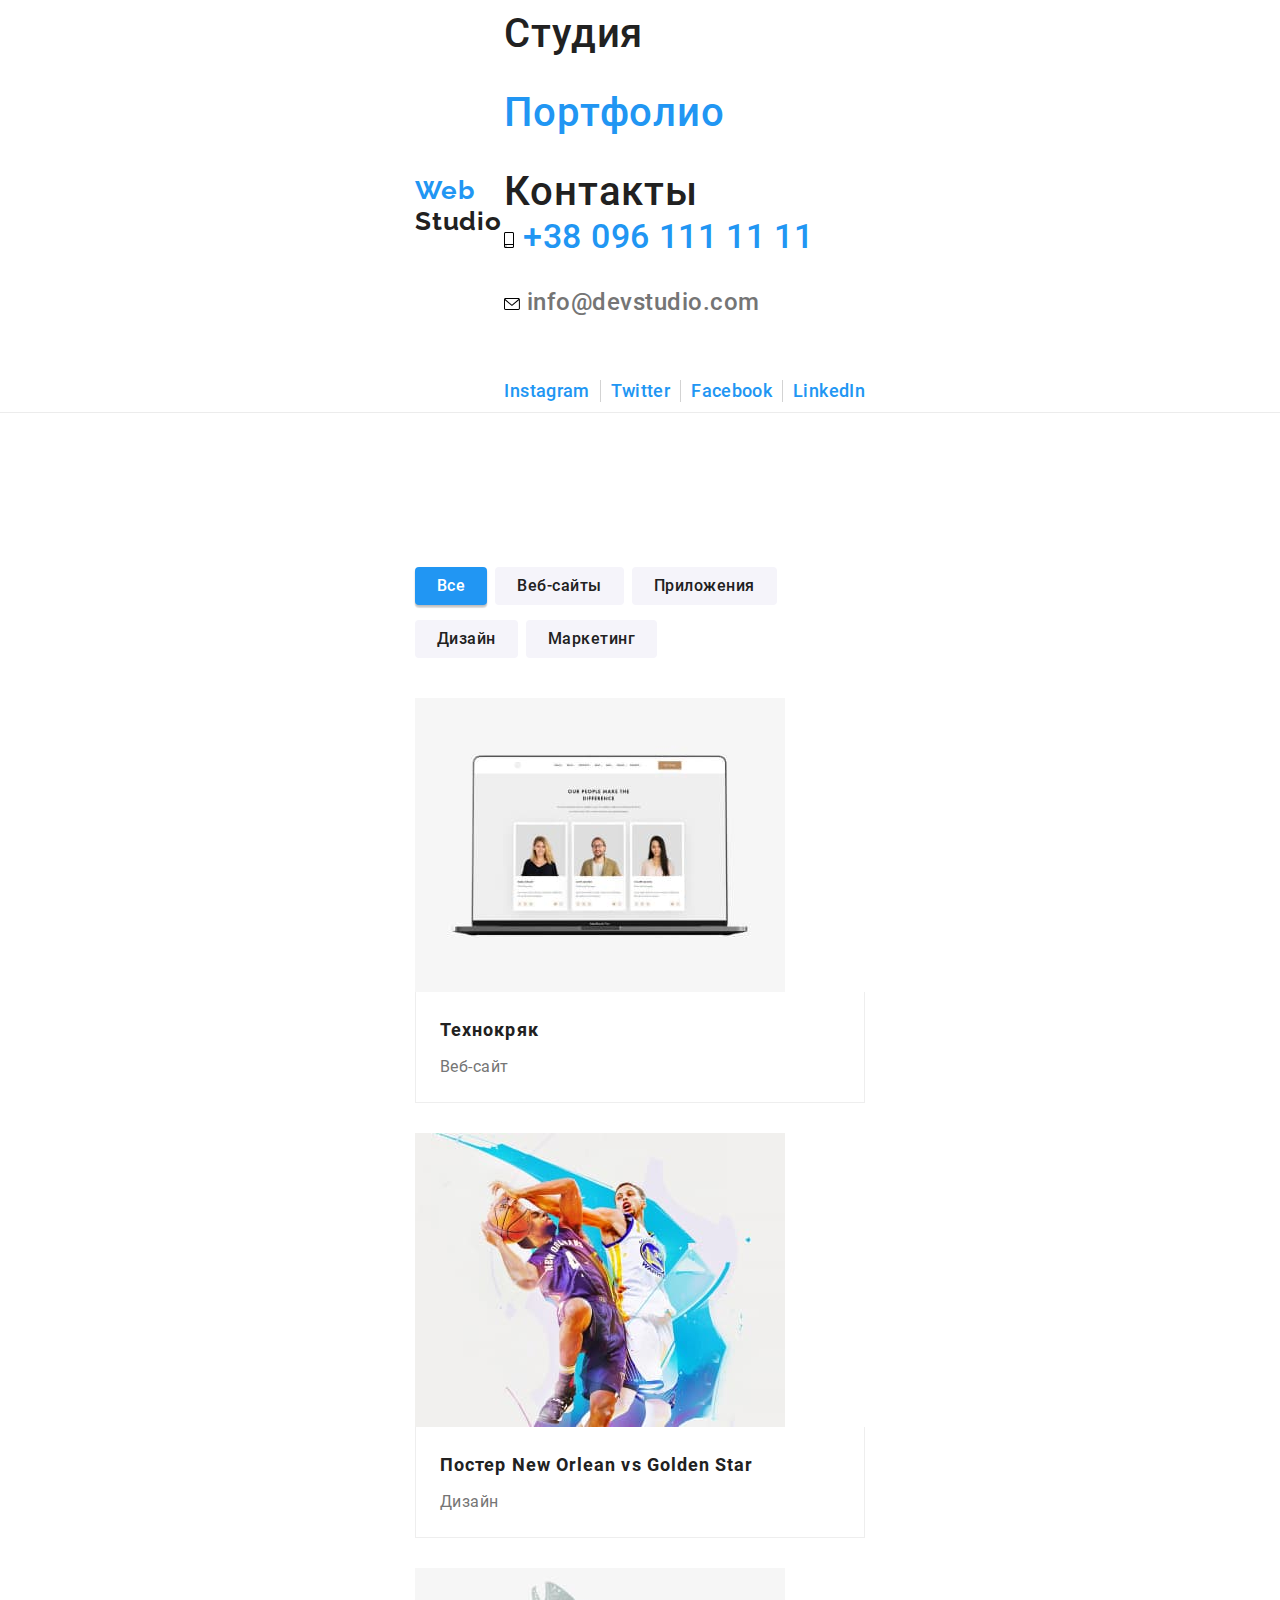
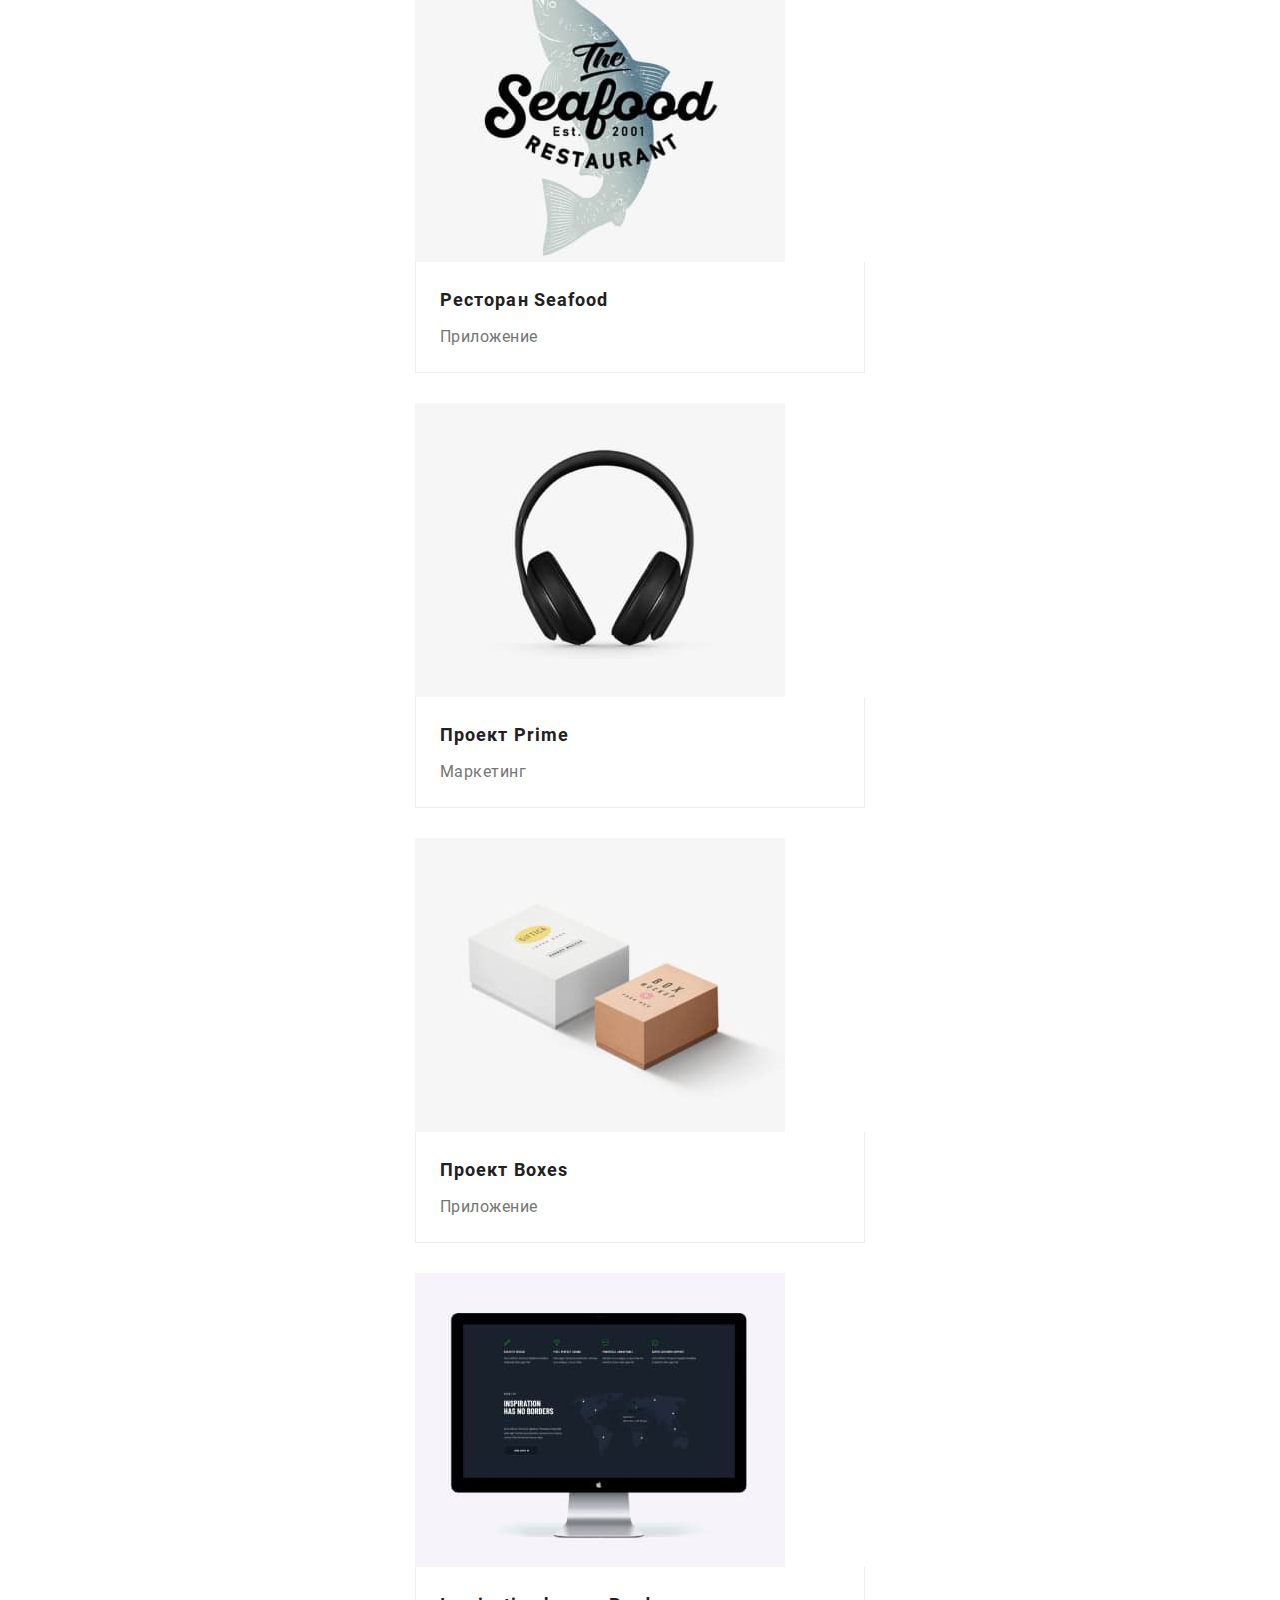
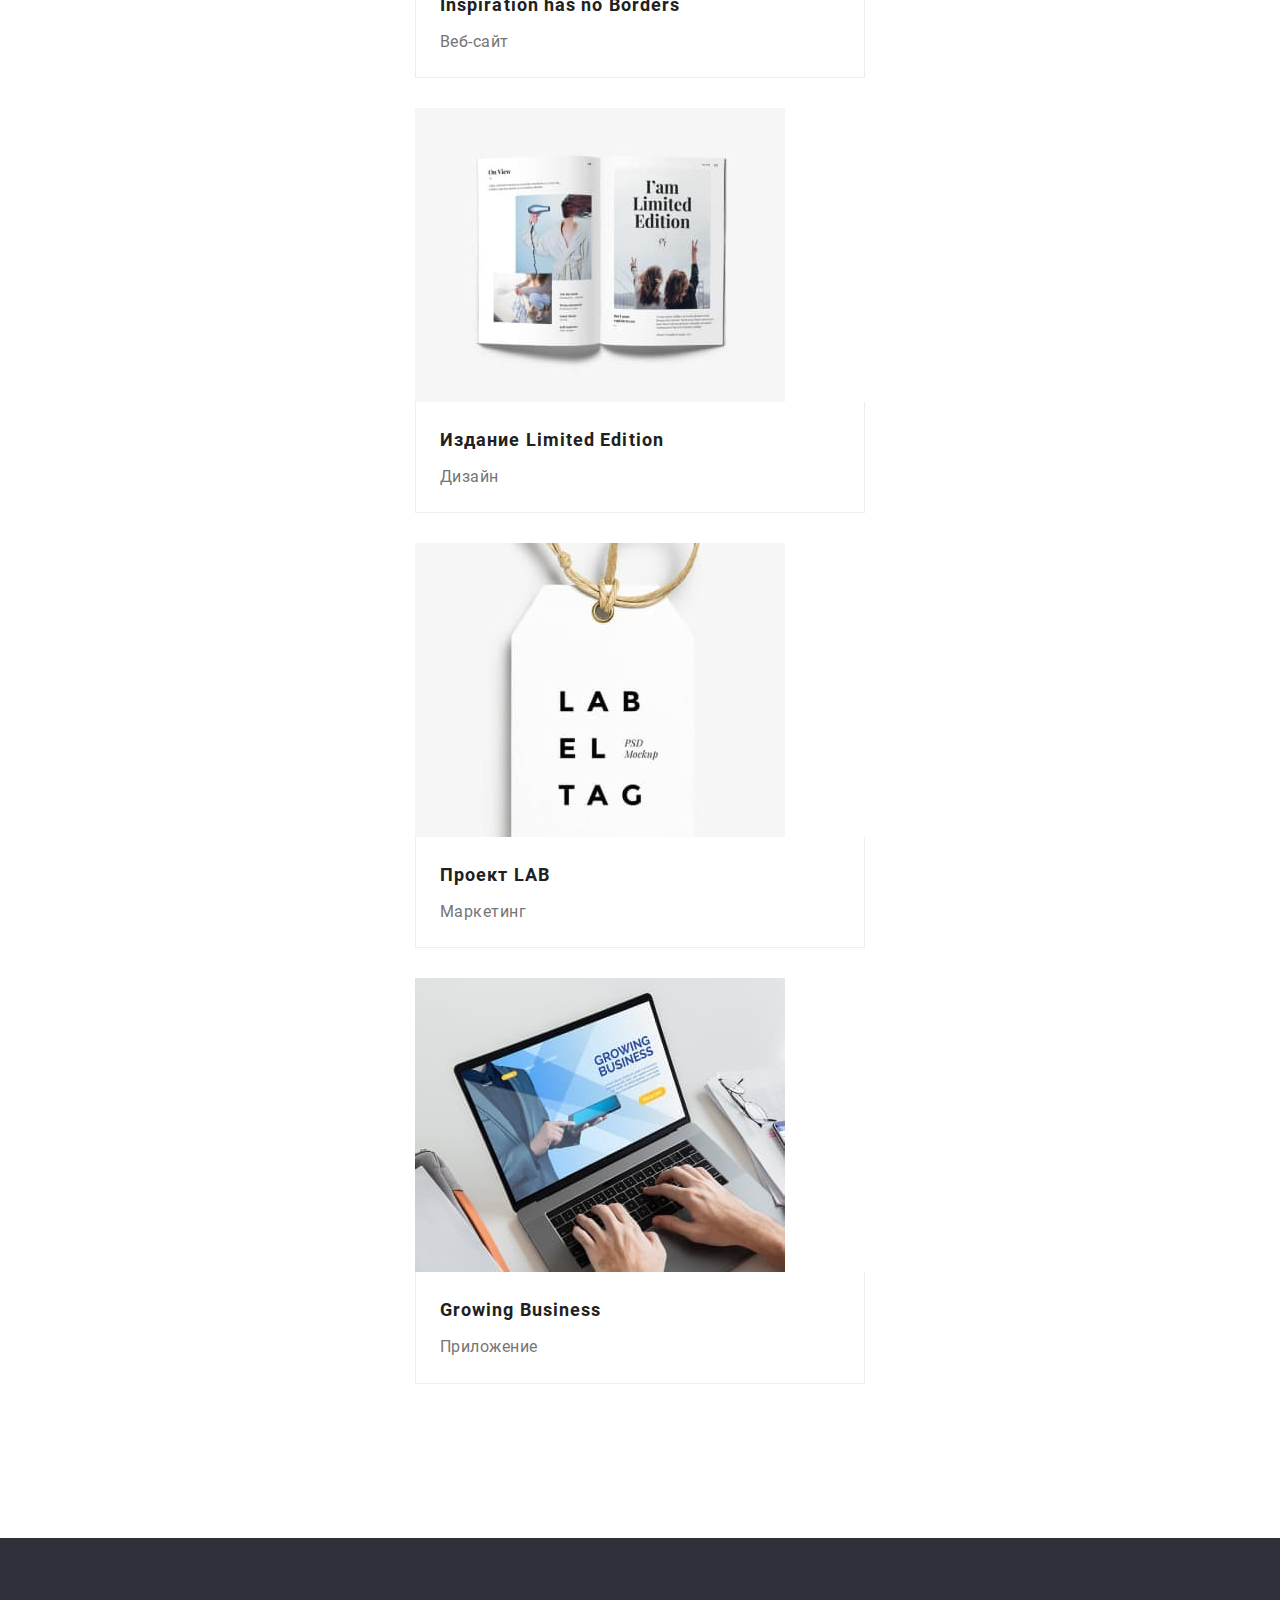
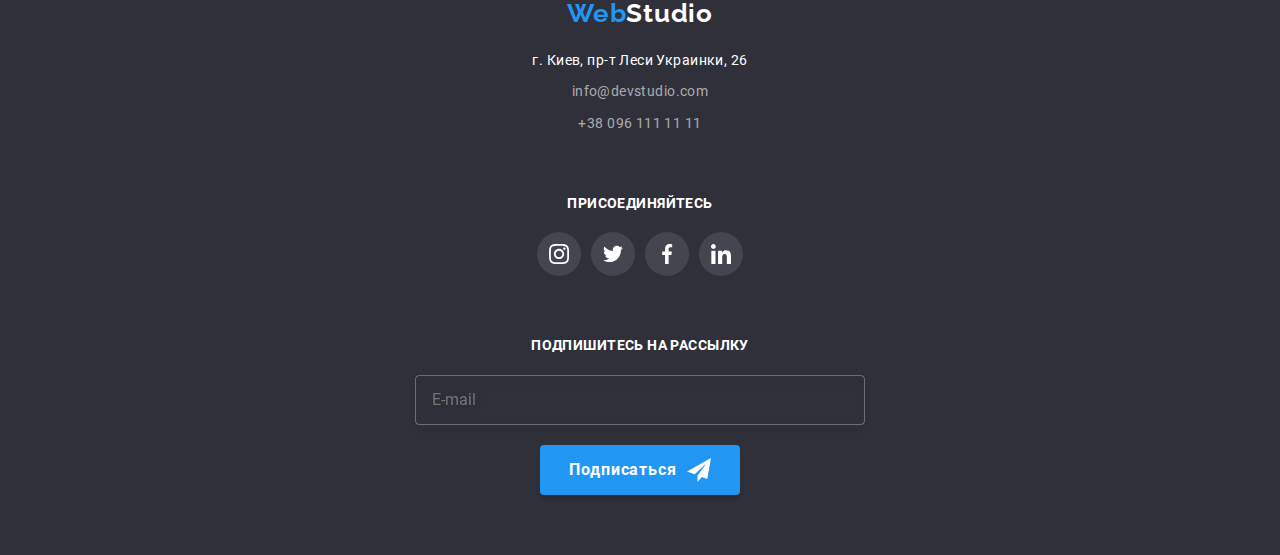
==== commit 58beaca7: "Applies gap value to lists" ====
--- a/portfolio.html
+++ b/portfolio.html
@@ -125,7 +125,6 @@
                   <img
                     src="./images/portfolio/tech-crack.jpg"
                     alt="Ноутбук с веб-сайтом"
-                    width="370"
                   />
                   <p class="projects__overlay">
                     Ресурс предлагает комплексные предложения с разным уровнем
@@ -146,7 +145,6 @@
                   <img
                     src="./images/portfolio/poster-no-vs-gs.jpg"
                     alt="Баскетболисты"
-                    width="370"
                   />
                   <p class="projects__overlay">
                     Ресурс предлагает комплексные предложения с разным уровнем
@@ -169,7 +167,6 @@
                   <img
                     src="./images/portfolio/seafood-rest.jpg"
                     alt="Надпись на фоне рыбы"
-                    width="370"
                   />
                   <p class="projects__overlay">
                     Ресурс предлагает комплексные предложения с разным уровнем
@@ -190,7 +187,6 @@
                   <img
                     src="./images/portfolio/prime-project.jpg"
                     alt="Наушники"
-                    width="370"
                   />
                   <p class="projects__overlay">
                     Ресурс предлагает комплексные предложения с разным уровнем
@@ -211,7 +207,6 @@
                   <img
                     src="./images/portfolio/boxes-project.jpg"
                     alt="Коробки"
-                    width="370"
                   />
                   <p class="projects__overlay">
                     Ресурс предлагает комплексные предложения с разным уровнем
@@ -232,7 +227,6 @@
                   <img
                     src="./images/portfolio/inspiration-has-no-borders.jpg"
                     alt="Монитор"
-                    width="370"
                   />
                   <p class="projects__overlay">
                     Ресурс предлагает комплексные предложения с разным уровнем
@@ -253,7 +247,6 @@
                   <img
                     src="./images/portfolio/limited-edition.jpg"
                     alt="Книга"
-                    width="370"
                   />
                   <p class="projects__overlay">
                     Ресурс предлагает комплексные предложения с разным уровнем
@@ -271,11 +264,7 @@
             <li class="projects__item">
               <a href="" class="projects__link">
                 <div class="projects__thumb">
-                  <img
-                    src="./images/portfolio/lab-project.jpg"
-                    alt="Бирка"
-                    width="370"
-                  />
+                  <img src="./images/portfolio/lab-project.jpg" alt="Бирка" />
                   <p class="projects__overlay">
                     Ресурс предлагает комплексные предложения с разным уровнем
                     функционала и сервисов. Все это позволит посетителю получить
@@ -295,7 +284,6 @@
                   <img
                     src="./images/portfolio/growing-business.jpg"
                     alt="Руки на ноутбуке"
-                    width="370"
                   />
                   <p class="projects__overlay">
                     Ресурс предлагает комплексные предложения с разным уровнем
--- a/css/main.min.css
+++ b/css/main.min.css
@@ -1 +1 @@
-/*! modern-normalize v1.1.0 | MIT License | https://github.com/sindresorhus/modern-normalize */*,::before,::after{-webkit-box-sizing:border-box;box-sizing:border-box}html{line-height:1.15;-webkit-text-size-adjust:100%;-moz-tab-size:4;-o-tab-size:4;tab-size:4}body{margin:0;font-family:system-ui,-apple-system,"Segoe UI",Roboto,Helvetica,Arial,sans-serif,"Apple Color Emoji","Segoe UI Emoji"}hr{height:0;color:inherit}abbr[title]{-webkit-text-decoration:underline dotted;text-decoration:underline dotted}b,strong{font-weight:bolder}code,kbd,samp,pre{font-family:ui-monospace,SFMono-Regular,Consolas,"Liberation Mono",Menlo,monospace;font-size:1em}small{font-size:80%}sub,sup{font-size:75%;line-height:0;position:relative;vertical-align:baseline}sub{bottom:-0.25em}sup{top:-0.5em}table{text-indent:0;border-color:inherit}button,input,optgroup,select,textarea{font-family:inherit;font-size:100%;line-height:1.15;margin:0}button,select{text-transform:none}button,[type=button],[type=reset],[type=submit]{-webkit-appearance:button}::-moz-focus-inner{border-style:none;padding:0}:-moz-focusring{outline:1px dotted ButtonText}:-moz-ui-invalid{box-shadow:none}legend{padding:0}progress{vertical-align:baseline}::-webkit-inner-spin-button,::-webkit-outer-spin-button{height:auto}[type=search]{-webkit-appearance:textfield;outline-offset:-2px}::-webkit-search-decoration{-webkit-appearance:none}::-webkit-file-upload-button{-webkit-appearance:button;font:inherit}summary{display:list-item}@font-face{font-family:"Roboto";font-style:normal;font-weight:400;src:url("../fonts/roboto-v30-latin_cyrillic-regular.eot");src:local(""),url("../fonts/roboto-v30-latin_cyrillic-regular.eot?#iefix") format("embedded-opentype"),url("../fonts/roboto-v30-latin_cyrillic-regular.woff2") format("woff2"),url("../fonts/roboto-v30-latin_cyrillic-regular.woff") format("woff"),url("../fonts/roboto-v30-latin_cyrillic-regular.ttf") format("truetype"),url("../fonts/roboto-v30-latin_cyrillic-regular.svg#Roboto") format("svg")}@font-face{font-family:"Roboto";font-style:normal;font-weight:500;src:url("../fonts/roboto-v30-latin_cyrillic-500.eot");src:local(""),url("../fonts/roboto-v30-latin_cyrillic-500.eot?#iefix") format("embedded-opentype"),url("../fonts/roboto-v30-latin_cyrillic-500.woff2") format("woff2"),url("../fonts/roboto-v30-latin_cyrillic-500.woff") format("woff"),url("../fonts/roboto-v30-latin_cyrillic-500.ttf") format("truetype"),url("../fonts/roboto-v30-latin_cyrillic-500.svg#Roboto") format("svg")}@font-face{font-family:"Roboto";font-style:normal;font-weight:700;src:url("../fonts/roboto-v30-latin_cyrillic-700.eot");src:local(""),url("../fonts/roboto-v30-latin_cyrillic-700.eot?#iefix") format("embedded-opentype"),url("../fonts/roboto-v30-latin_cyrillic-700.woff2") format("woff2"),url("../fonts/roboto-v30-latin_cyrillic-700.woff") format("woff"),url("../fonts/roboto-v30-latin_cyrillic-700.ttf") format("truetype"),url("../fonts/roboto-v30-latin_cyrillic-700.svg#Roboto") format("svg")}@font-face{font-family:"Roboto";font-style:normal;font-weight:900;src:url("../fonts/roboto-v30-latin_cyrillic-900.eot");src:local(""),url("../fonts/roboto-v30-latin_cyrillic-900.eot?#iefix") format("embedded-opentype"),url("../fonts/roboto-v30-latin_cyrillic-900.woff2") format("woff2"),url("../fonts/roboto-v30-latin_cyrillic-900.woff") format("woff"),url("../fonts/roboto-v30-latin_cyrillic-900.ttf") format("truetype"),url("../fonts/roboto-v30-latin_cyrillic-900.svg#Roboto") format("svg")}@font-face{font-family:"Raleway";font-style:normal;font-weight:700;src:url("../fonts/raleway-v27-latin-700.eot");src:local(""),url("../fonts/raleway-v27-latin-700.eot?#iefix") format("embedded-opentype"),url("../fonts/raleway-v27-latin-700.woff2") format("woff2"),url("../fonts/raleway-v27-latin-700.woff") format("woff"),url("../fonts/raleway-v27-latin-700.ttf") format("truetype"),url("../fonts/raleway-v27-latin-700.svg#Raleway") format("svg")}:root{--main-text: #757575;--white-text: #ffffff;--secondary-text: #212121;--accent: #2196f3;--grey-accent: #f5f4fa;--grey-social: #afb1b8;--duration: cubic-bezier(0.4, 0, 0.2, 1);--speed: 250ms}.visually-hidden,.values__title--visually-hidden{position:absolute;width:1px;height:1px;margin:-1px;border:0;padding:0;white-space:nowrap;-webkit-clip-path:inset(100%);clip-path:inset(100%);clip:rect(0 0 0 0);overflow:hidden}.team__title,.clients__title{margin-bottom:30px;font-size:28px;line-height:1.18;text-align:center;letter-spacing:.03em;color:var(--secondary-text)}.join-social__title,.subscription__title{color:var(--white-text);font-size:14px;line-height:1.14;letter-spacing:.03em;text-transform:uppercase}.join-social__link{display:-webkit-box;display:-ms-flexbox;display:flex;-webkit-box-align:center;-ms-flex-align:center;align-items:center;-webkit-box-pack:center;-ms-flex-pack:center;justify-content:center;width:44px;height:44px;border-radius:50%}html{-webkit-box-sizing:border-box;box-sizing:border-box}img{display:block;max-width:100%;height:auto}*,*::before,*::after{-webkit-box-sizing:inherit;box-sizing:inherit}p,h1,h2,h3,h4,h5,h6{margin:0}ul{margin:0;padding-left:0;list-style:none}.page{background-color:#fff;color:var(--main-text);font-family:Roboto,sans-serif}@media screen and (min-width: 1200px){.page{padding-left:0;padding-right:0}}a{text-decoration:none}.container{padding:60px 15px;margin-left:auto;margin-right:auto;width:100%;max-width:480px}@media screen and (min-width: 768px){.container{width:768px}}@media screen and (min-width: 1200px){.container{width:1200px}}@media screen and (min-width: 1200px){.section{padding-top:94px;padding-bottom:94px}}.filter{display:-webkit-box;display:-ms-flexbox;display:flex;-ms-flex-wrap:wrap;flex-wrap:wrap;margin:-7.5px -4px;margin-bottom:40px}.filter__btn{padding:6px 22px 6px 22px;color:var(--secondary-text);background-color:var(--grey-accent);font-family:inherit;cursor:pointer;font-weight:500;font-size:16px;line-height:1.63;text-align:center;letter-spacing:.03em;border-radius:4px;border:none;-webkit-transition:background-color var(--speed) var(--duration),color var(--speed) var(--duration),-webkit-box-shadow var(--speed) var(--duration);transition:background-color var(--speed) var(--duration),color var(--speed) var(--duration),-webkit-box-shadow var(--speed) var(--duration);transition:background-color var(--speed) var(--duration),color var(--speed) var(--duration),box-shadow var(--speed) var(--duration);transition:background-color var(--speed) var(--duration),color var(--speed) var(--duration),box-shadow var(--speed) var(--duration),-webkit-box-shadow var(--speed) var(--duration)}.filter__btn:hover,.filter__btn:focus,.filter__btn--active{color:var(--white-text);background-color:var(--accent);-webkit-box-shadow:0px 3px 1px rgba(0,0,0,.1),0px 1px 2px rgba(0,0,0,.08),0px 2px 2px rgba(0,0,0,.12);box-shadow:0px 3px 1px rgba(0,0,0,.1),0px 1px 2px rgba(0,0,0,.08),0px 2px 2px rgba(0,0,0,.12)}.filter__item{margin:7.5px 4px}.contacts__link{font-weight:500;font-size:34px;line-height:1.18;letter-spacing:.02em;color:var(--accent);-webkit-transition:color var(--speed) var(--duration);transition:color var(--speed) var(--duration)}.contacts__link:hover,.contacts__link:focus{color:var(--accent)}.contacts__link--mob-grey{font-weight:500;font-size:24px;line-height:1.17;letter-spacing:.02em;color:var(--main-text)}@media screen and (max-width: 767px){.contacts__icon{display:none}}.contacts .contacts__item+.contacts__item{margin-bottom:32px}.footer__contacts{margin-top:8px;margin-bottom:60px}.footer__contacts .contacts__item--footer+.contacts__item--footer{margin-top:8px}.contacts__link--footer{color:rgba(255,255,255,.6);font-style:normal;font-weight:400;font-size:14px;line-height:1.71;letter-spacing:.03em;-webkit-transition:color var(--speed) var(--duration);transition:color var(--speed) var(--duration)}.contacts__link--footer:hover,.contacts__link--footer:focus{color:var(--accent)}.footer{background-color:#2f303a;text-align:center}.address{margin-top:20px}.addresss__text{color:var(--white-text);font-style:normal;font-size:14px;line-height:1.71;letter-spacing:.03em}.header{border-bottom:1px solid #ececec}.header__container{position:relative;display:-webkit-box;display:-ms-flexbox;display:flex;-webkit-box-align:center;-ms-flex-align:center;align-items:center;-webkit-box-pack:justify;-ms-flex-pack:justify;justify-content:space-between;padding-top:10px;padding-bottom:10px}.header__contacts{display:-webkit-box;display:-ms-flexbox;display:flex;-webkit-box-orient:vertical;-webkit-box-direction:reverse;-ms-flex-direction:column-reverse;flex-direction:column-reverse}.logo{display:inline-block;color:var(--accent);font-family:Raleway,sans-serif;font-weight:700;font-size:26px;line-height:1.19;letter-spacing:.03em}.logo__text--black{display:inline-block;color:var(--secondary-text);font-family:Raleway,sans-serif;font-weight:700;font-size:26px;line-height:1.19;letter-spacing:.03em}.logo__text--white{display:inline-block;color:var(--white-text);font-family:Raleway,sans-serif;font-weight:700;font-size:26px;line-height:1.19;letter-spacing:.03em}.backdrop{display:none}.backdrop.is-hidden{opacity:0;pointer-events:none}.backdrop.is-hidden .modal{-webkit-transform:translate(-50%, -50%) scale(0.9);transform:translate(-50%, -50%) scale(0.9)}.menu{z-index:2}@media screen and (max-width: 767px){.menu{position:fixed;display:none;top:0;left:0;width:100%;height:100%;padding:48px 40px;background-color:var(--white-text)}.menu.is-open{display:-webkit-box;display:-ms-flexbox;display:flex;-webkit-box-orient:vertical;-webkit-box-direction:normal;-ms-flex-direction:column;flex-direction:column}}.menu__btn{z-index:3;top:10px;right:15px;display:-webkit-inline-box;display:-ms-inline-flexbox;display:inline-flex;margin:0;padding:0;border:0;color:var(--secondary-text);background-color:rgba(0,0,0,0)}.menu__btn:hover,.menu__btn:focus{color:var(--accent)}@media screen and (min-width: 768px){.menu__btn{display:none}}.menu__icon{fill:currentColor}.menu__btn .menu__cross{display:none}.menu__btn.is-open .menu__cross{display:block;fill:var(--secondary-text)}.menu__btn.is-open .menu__lines{display:none}.header__navigation{margin-bottom:auto}.navigation__item:not(:last-child){margin-bottom:32px}.navigation__link{font-weight:500;font-size:40px;line-height:1.18;letter-spacing:.02em;color:var(--secondary-text);-webkit-transition:color var(--speed) var(--duration);transition:color var(--speed) var(--duration)}.navigation__link:hover,.navigation__link:focus{color:var(--accent)}.navigation__link--current{color:var(--accent)}.profiles{display:-webkit-box;display:-ms-flexbox;display:flex;margin-top:64px}.profiles__item:not(:first-child){padding-left:10px}.profiles__item:not(:last-child){border-right:1px solid rgba(33,33,33,.2);padding-right:10px}.profiles__link{font-weight:500;font-size:18px;line-height:1.22;letter-spacing:.02em;color:var(--accent)}.join-social__list{margin-top:20px;margin-bottom:60px;display:-webkit-box;display:-ms-flexbox;display:flex;-webkit-box-pack:center;-ms-flex-pack:center;justify-content:center}.join-social__item{margin-right:10px}.join-social__item:last-child{margin-right:0}.join-social__link{color:var(--white-text);background-color:rgba(255,255,255,.1);-webkit-transition:background-color var(--speed) var(--duration);transition:background-color var(--speed) var(--duration)}.join-social__link:hover,.join-social__link:focus{background-color:var(--accent);color:var(--white-text)}.join-social__icon{fill:currentColor}.member-social{display:-webkit-box;display:-ms-flexbox;display:flex;-webkit-box-pack:center;-ms-flex-pack:center;justify-content:center}.member-social__item{margin-right:34px}.member-social__item:last-child{margin-right:0}.member-social__link{color:var(--grey-social);-webkit-transition:background-color var(--speed) var(--duration),color var(--speed) var(--duration);transition:background-color var(--speed) var(--duration),color var(--speed) var(--duration)}.member-social__link:hover,.member-social__link:focus{color:var(--accent)}.member-social__icon{display:-webkit-box;display:-ms-flexbox;display:flex;fill:currentColor}.subscription__input{margin-top:20px;display:-webkit-box;display:-ms-flexbox;display:flex;-webkit-box-align:center;-ms-flex-align:center;align-items:center;-webkit-box-orient:vertical;-webkit-box-direction:normal;-ms-flex-direction:column;flex-direction:column}.subscription__field{padding-left:16px;padding-right:16px;margin-bottom:20px;width:100%;height:50px;left:815px;top:2787px;border:1px solid rgba(255,255,255,.3);-webkit-filter:drop-shadow(0px 4px 4px rgba(0, 0, 0, 0.15));filter:drop-shadow(0px 4px 4px rgba(0, 0, 0, 0.15));color:var(--white-text);border-radius:4px;background-color:rgba(0,0,0,0);outline:none;-webkit-transition:border-color var(--speed) var(--duration);transition:border-color var(--speed) var(--duration)}.subscription__field:focus{border-color:var(--accent)}.subscription__btn{display:-webkit-box;display:-ms-flexbox;display:flex;-webkit-box-align:center;-ms-flex-align:center;align-items:center;-webkit-box-pack:center;-ms-flex-pack:center;justify-content:center;width:200px;height:50px;background:var(--accent);-webkit-box-shadow:0px 4px 4px rgba(0,0,0,.15);box-shadow:0px 4px 4px rgba(0,0,0,.15);border-radius:4px;border:none;font-weight:700;font-size:16px;line-height:1.88px;text-align:center;letter-spacing:.06em;color:var(--white-text);cursor:pointer;-webkit-transition:background-color var(--speed) var(--duration),-webkit-box-shadow var(--speed) var(--duration);transition:background-color var(--speed) var(--duration),-webkit-box-shadow var(--speed) var(--duration);transition:background-color var(--speed) var(--duration),box-shadow var(--speed) var(--duration);transition:background-color var(--speed) var(--duration),box-shadow var(--speed) var(--duration),-webkit-box-shadow var(--speed) var(--duration)}.subscription__btn:hover,.subscription__btn:focus{background-color:#188ce8}.subscription__icon{fill:var(--white-text);margin-left:10px}.hero__title{margin-bottom:30px;font-weight:900;font-size:26px;line-height:1.62;letter-spacing:.06em;text-transform:uppercase;color:var(--white-text)}.hero{padding-top:118px;padding-bottom:118px;text-align:center;background-image:-webkit-gradient(linear, left top, right top, from(rgba(47, 48, 58, 0.4)), to(rgba(47, 48, 58, 0.4))),url(../images/background/hero-bcg.jpg);background-image:linear-gradient(to right, rgba(47, 48, 58, 0.4), rgba(47, 48, 58, 0.4)),url(../images/background/hero-bcg.jpg)}.hero__container{padding-right:60px;padding-left:60px}.hero__btn{padding:10px 32px 10px 32px;min-width:200px;background-color:var(--accent);color:var(--white-text);cursor:pointer;font-family:inherit;font-weight:700;font-size:16px;line-height:1.88;letter-spacing:.06em;-webkit-box-shadow:0px 4px 4px rgba(0,0,0,.15);box-shadow:0px 4px 4px rgba(0,0,0,.15);border-radius:4px;border:none;-webkit-transition:background-color var(--speed) var(--duration),-webkit-box-shadow var(--speed) var(--duration);transition:background-color var(--speed) var(--duration),-webkit-box-shadow var(--speed) var(--duration);transition:background-color var(--speed) var(--duration),box-shadow var(--speed) var(--duration);transition:background-color var(--speed) var(--duration),box-shadow var(--speed) var(--duration),-webkit-box-shadow var(--speed) var(--duration)}.hero__btn:hover,.hero__btn:focus{background-color:#188ce8}.values__item:not(:last-child){margin-bottom:30px}@media screen and (min-width: 768px){.values__item:not(:last-child){width:calc((100% - 60px)/2)}}@media screen and (min-width: 1200px){.values__item:not(:last-child){width:calc((100% - 90px)/4)}}.values__block{display:-webkit-box;display:-ms-flexbox;display:flex;-webkit-box-pack:center;-ms-flex-pack:center;justify-content:center;margin-bottom:30px;padding-top:25px;padding-bottom:25px;background:var(--grey-accent);border-radius:4px}.values__headline{margin-bottom:10px;text-align:center;color:var(--secondary-text);font-size:14px;line-height:1.14;letter-spacing:.03em;text-transform:uppercase}.values__description{color:var(--main-text);font-size:14px;line-height:1.71;letter-spacing:.03em}.services{display:none}.team{background-color:var(--grey-accent)}.members__item{background-color:var(--white-text);-webkit-box-shadow:0px 1px 3px rgba(0,0,0,.12),0px 1px 1px rgba(0,0,0,.14),0px 2px 1px rgba(0,0,0,.2);box-shadow:0px 1px 3px rgba(0,0,0,.12),0px 1px 1px rgba(0,0,0,.14),0px 2px 1px rgba(0,0,0,.2);border-radius:0px 0px 4px 4px}.members__item:not(:last-child){margin-bottom:30px}.members__info{padding-top:30px;padding-bottom:36px}.members__name{margin-bottom:10px;color:var(--secondary-text);font-weight:500;font-size:16px;line-height:1.19;text-align:center;letter-spacing:.03em}.members__position{margin-bottom:28px;color:var(--main-text);font-size:16px;line-height:1.19;text-align:center;letter-spacing:.03em}.clients__list{display:-webkit-box;display:-ms-flexbox;display:flex;-ms-flex-wrap:wrap;flex-wrap:wrap}.clients__item{height:92px;width:calc((100% - 30px)/2)}.clients__item:nth-child(2n+1){margin-right:30px}.clients__item:not(:nth-last-child(-n+2)){margin-bottom:30px}.client__link{display:-webkit-box;display:-ms-flexbox;display:flex;-webkit-box-align:center;-ms-flex-align:center;align-items:center;-webkit-box-pack:center;-ms-flex-pack:center;justify-content:center;border:1px solid #afb1b8;border-radius:4px;width:100%;height:100%;-webkit-transition:border var(--speed) var(--duration);transition:border var(--speed) var(--duration)}.client__link:hover,.client__link:focus{border:1px solid var(--accent)}.clients__logo{fill:#afb1b8;-webkit-transition:fill var(--speed) var(--duration);transition:fill var(--speed) var(--duration)}.client__link:hover .clients__logo,.client__link:focus .clients__logo{fill:var(--accent)}.projects__item{width:100%;margin-bottom:30px}.projects__thumb{position:relative;overflow:hidden}.projects__overlay{position:absolute;top:0;display:-webkit-box;display:-ms-flexbox;display:flex;-webkit-box-align:center;-ms-flex-align:center;align-items:center;padding-left:24px;padding-right:24px;height:100%;font-size:18px;line-height:1.56;letter-spacing:.03em;color:var(--white-text);background-color:rgba(33,150,243,.9);-webkit-transform:translateY(100%);transform:translateY(100%);-webkit-transition:-webkit-transform var(--speed) var(--duration);transition:-webkit-transform var(--speed) var(--duration);transition:transform var(--speed) var(--duration);transition:transform var(--speed) var(--duration), -webkit-transform var(--speed) var(--duration)}.projects__item .projects__link:hover .projects__overlay,.projects__item .projects__link:focus .projects__overlay{-webkit-transform:translateY(0);transform:translateY(0)}.projects__item .projects__info{padding:20px 24px;border-right:1px solid #eee;border-left:1px solid #eee;border-bottom:1px solid #eee}.projects__name{padding-bottom:4px;color:var(--secondary-text);font-size:18px;line-height:2;letter-spacing:.06em}.projects__service{color:var(--main-text);font-size:16px;line-height:1.88;letter-spacing:.03em}.projects__link{display:block;-webkit-transition:-webkit-box-shadow var(--speed) var(--duration);transition:-webkit-box-shadow var(--speed) var(--duration);transition:box-shadow var(--speed) var(--duration);transition:box-shadow var(--speed) var(--duration), -webkit-box-shadow var(--speed) var(--duration)}.projects__link:hover,.projects__link:focus{-webkit-box-shadow:0px 1px 1px rgba(0,0,0,.12),0px 4px 4px rgba(0,0,0,.06),1px 4px 6px rgba(0,0,0,.16);box-shadow:0px 1px 1px rgba(0,0,0,.12),0px 4px 4px rgba(0,0,0,.06),1px 4px 6px rgba(0,0,0,.16)}/*# sourceMappingURL=main.min.css.map */+/*! modern-normalize v1.1.0 | MIT License | https://github.com/sindresorhus/modern-normalize */*,::before,::after{-webkit-box-sizing:border-box;box-sizing:border-box}html{line-height:1.15;-webkit-text-size-adjust:100%;-moz-tab-size:4;-o-tab-size:4;tab-size:4}body{margin:0;font-family:system-ui,-apple-system,"Segoe UI",Roboto,Helvetica,Arial,sans-serif,"Apple Color Emoji","Segoe UI Emoji"}hr{height:0;color:inherit}abbr[title]{-webkit-text-decoration:underline dotted;text-decoration:underline dotted}b,strong{font-weight:bolder}code,kbd,samp,pre{font-family:ui-monospace,SFMono-Regular,Consolas,"Liberation Mono",Menlo,monospace;font-size:1em}small{font-size:80%}sub,sup{font-size:75%;line-height:0;position:relative;vertical-align:baseline}sub{bottom:-0.25em}sup{top:-0.5em}table{text-indent:0;border-color:inherit}button,input,optgroup,select,textarea{font-family:inherit;font-size:100%;line-height:1.15;margin:0}button,select{text-transform:none}button,[type=button],[type=reset],[type=submit]{-webkit-appearance:button}::-moz-focus-inner{border-style:none;padding:0}:-moz-focusring{outline:1px dotted ButtonText}:-moz-ui-invalid{box-shadow:none}legend{padding:0}progress{vertical-align:baseline}::-webkit-inner-spin-button,::-webkit-outer-spin-button{height:auto}[type=search]{-webkit-appearance:textfield;outline-offset:-2px}::-webkit-search-decoration{-webkit-appearance:none}::-webkit-file-upload-button{-webkit-appearance:button;font:inherit}summary{display:list-item}@font-face{font-family:"Roboto";font-style:normal;font-weight:400;src:url("../fonts/roboto-v30-latin_cyrillic-regular.eot");src:local(""),url("../fonts/roboto-v30-latin_cyrillic-regular.eot?#iefix") format("embedded-opentype"),url("../fonts/roboto-v30-latin_cyrillic-regular.woff2") format("woff2"),url("../fonts/roboto-v30-latin_cyrillic-regular.woff") format("woff"),url("../fonts/roboto-v30-latin_cyrillic-regular.ttf") format("truetype"),url("../fonts/roboto-v30-latin_cyrillic-regular.svg#Roboto") format("svg")}@font-face{font-family:"Roboto";font-style:normal;font-weight:500;src:url("../fonts/roboto-v30-latin_cyrillic-500.eot");src:local(""),url("../fonts/roboto-v30-latin_cyrillic-500.eot?#iefix") format("embedded-opentype"),url("../fonts/roboto-v30-latin_cyrillic-500.woff2") format("woff2"),url("../fonts/roboto-v30-latin_cyrillic-500.woff") format("woff"),url("../fonts/roboto-v30-latin_cyrillic-500.ttf") format("truetype"),url("../fonts/roboto-v30-latin_cyrillic-500.svg#Roboto") format("svg")}@font-face{font-family:"Roboto";font-style:normal;font-weight:700;src:url("../fonts/roboto-v30-latin_cyrillic-700.eot");src:local(""),url("../fonts/roboto-v30-latin_cyrillic-700.eot?#iefix") format("embedded-opentype"),url("../fonts/roboto-v30-latin_cyrillic-700.woff2") format("woff2"),url("../fonts/roboto-v30-latin_cyrillic-700.woff") format("woff"),url("../fonts/roboto-v30-latin_cyrillic-700.ttf") format("truetype"),url("../fonts/roboto-v30-latin_cyrillic-700.svg#Roboto") format("svg")}@font-face{font-family:"Roboto";font-style:normal;font-weight:900;src:url("../fonts/roboto-v30-latin_cyrillic-900.eot");src:local(""),url("../fonts/roboto-v30-latin_cyrillic-900.eot?#iefix") format("embedded-opentype"),url("../fonts/roboto-v30-latin_cyrillic-900.woff2") format("woff2"),url("../fonts/roboto-v30-latin_cyrillic-900.woff") format("woff"),url("../fonts/roboto-v30-latin_cyrillic-900.ttf") format("truetype"),url("../fonts/roboto-v30-latin_cyrillic-900.svg#Roboto") format("svg")}@font-face{font-family:"Raleway";font-style:normal;font-weight:700;src:url("../fonts/raleway-v27-latin-700.eot");src:local(""),url("../fonts/raleway-v27-latin-700.eot?#iefix") format("embedded-opentype"),url("../fonts/raleway-v27-latin-700.woff2") format("woff2"),url("../fonts/raleway-v27-latin-700.woff") format("woff"),url("../fonts/raleway-v27-latin-700.ttf") format("truetype"),url("../fonts/raleway-v27-latin-700.svg#Raleway") format("svg")}:root{--main-text: #757575;--white-text: #ffffff;--secondary-text: #212121;--accent: #2196f3;--grey-accent: #f5f4fa;--grey-social: #afb1b8;--duration: cubic-bezier(0.4, 0, 0.2, 1);--speed: 250ms}.visually-hidden,.values__title--visually-hidden{position:absolute;width:1px;height:1px;margin:-1px;border:0;padding:0;white-space:nowrap;-webkit-clip-path:inset(100%);clip-path:inset(100%);clip:rect(0 0 0 0);overflow:hidden}.team__title,.clients__title{margin-bottom:30px;font-size:28px;line-height:1.18;text-align:center;letter-spacing:.03em;color:var(--secondary-text)}.join-social__title,.subscription__title{color:var(--white-text);font-size:14px;line-height:1.14;letter-spacing:.03em;text-transform:uppercase}.join-social__link{display:-webkit-box;display:-ms-flexbox;display:flex;-webkit-box-align:center;-ms-flex-align:center;align-items:center;-webkit-box-pack:center;-ms-flex-pack:center;justify-content:center;width:44px;height:44px;border-radius:50%}html{-webkit-box-sizing:border-box;box-sizing:border-box}img{display:block;max-width:100%;height:auto}*,*::before,*::after{-webkit-box-sizing:inherit;box-sizing:inherit}p,h1,h2,h3,h4,h5,h6{margin:0}ul{margin:0;padding-left:0;list-style:none}.page{background-color:#fff;color:var(--main-text);font-family:Roboto,sans-serif}@media screen and (min-width: 1200px){.page{padding-left:0;padding-right:0}}.page.no-scroll{overflow:hidden}a{text-decoration:none}.container{padding:60px 15px;margin-left:auto;margin-right:auto;width:100%;max-width:480px}@media screen and (min-width: 768px){.container{width:768px}}@media screen and (min-width: 1200px){.container{width:1200px}}@media screen and (min-width: 1200px){.section{padding-top:94px;padding-bottom:94px}}.filter{display:-webkit-box;display:-ms-flexbox;display:flex;-ms-flex-wrap:wrap;flex-wrap:wrap;gap:15px 8px;margin-bottom:40px}.filter__btn{padding:6px 22px 6px 22px;color:var(--secondary-text);background-color:var(--grey-accent);font-family:inherit;cursor:pointer;font-weight:500;font-size:16px;line-height:1.63;text-align:center;letter-spacing:.03em;border-radius:4px;border:none;-webkit-transition:background-color var(--speed) var(--duration),color var(--speed) var(--duration),-webkit-box-shadow var(--speed) var(--duration);transition:background-color var(--speed) var(--duration),color var(--speed) var(--duration),-webkit-box-shadow var(--speed) var(--duration);transition:background-color var(--speed) var(--duration),color var(--speed) var(--duration),box-shadow var(--speed) var(--duration);transition:background-color var(--speed) var(--duration),color var(--speed) var(--duration),box-shadow var(--speed) var(--duration),-webkit-box-shadow var(--speed) var(--duration)}.filter__btn:hover,.filter__btn:focus,.filter__btn--active{color:var(--white-text);background-color:var(--accent);-webkit-box-shadow:0px 3px 1px rgba(0,0,0,.1),0px 1px 2px rgba(0,0,0,.08),0px 2px 2px rgba(0,0,0,.12);box-shadow:0px 3px 1px rgba(0,0,0,.1),0px 1px 2px rgba(0,0,0,.08),0px 2px 2px rgba(0,0,0,.12)}.contacts__link{font-weight:500;font-size:34px;line-height:1.18;letter-spacing:.02em;color:var(--accent);-webkit-transition:color var(--speed) var(--duration);transition:color var(--speed) var(--duration)}.contacts__link:hover,.contacts__link:focus{color:var(--accent)}.contacts__link--mob-grey{font-weight:500;font-size:24px;line-height:1.17;letter-spacing:.02em;color:var(--main-text)}@media screen and (max-width: 767px){.contacts__icon{display:none}}.contacts .contacts__item+.contacts__item{margin-bottom:32px}.footer__contacts{margin-top:8px;margin-bottom:60px}.footer__contacts .contacts__item--footer+.contacts__item--footer{margin-top:8px}.contacts__link--footer{color:rgba(255,255,255,.6);font-style:normal;font-weight:400;font-size:14px;line-height:1.71;letter-spacing:.03em;-webkit-transition:color var(--speed) var(--duration);transition:color var(--speed) var(--duration)}.contacts__link--footer:hover,.contacts__link--footer:focus{color:var(--accent)}.footer{background-color:#2f303a;text-align:center}.address{margin-top:20px}.addresss__text{color:var(--white-text);font-style:normal;font-size:14px;line-height:1.71;letter-spacing:.03em}.header{border-bottom:1px solid #ececec}.header__container{position:relative;display:-webkit-box;display:-ms-flexbox;display:flex;-webkit-box-align:center;-ms-flex-align:center;align-items:center;-webkit-box-pack:justify;-ms-flex-pack:justify;justify-content:space-between;padding-top:10px;padding-bottom:10px}.header__contacts{display:-webkit-box;display:-ms-flexbox;display:flex;-webkit-box-orient:vertical;-webkit-box-direction:reverse;-ms-flex-direction:column-reverse;flex-direction:column-reverse}.logo{display:inline-block;color:var(--accent);font-family:Raleway,sans-serif;font-weight:700;font-size:26px;line-height:1.19;letter-spacing:.03em}.logo__text--black{display:inline-block;color:var(--secondary-text);font-family:Raleway,sans-serif;font-weight:700;font-size:26px;line-height:1.19;letter-spacing:.03em}.logo__text--white{display:inline-block;color:var(--white-text);font-family:Raleway,sans-serif;font-weight:700;font-size:26px;line-height:1.19;letter-spacing:.03em}.backdrop{padding-bottom:93px;padding-left:15px;padding-right:15px;position:fixed;top:0;left:0;width:100%;height:100%;z-index:1;background-color:rgba(0,0,0,.2);opacity:1;-webkit-transition:opacity var(--speed) var(--duration);transition:opacity var(--speed) var(--duration)}.backdrop.is-hidden{opacity:0;pointer-events:none}.backdrop.is-hidden .modal{-webkit-transform:translate(-50%, -50%) scale(0.9);transform:translate(-50%, -50%) scale(0.9)}.modal{position:absolute;top:50%;left:50%;width:528px;min-height:581px;padding:40px;background-color:var(--white-text);-webkit-box-shadow:0px 1px 3px rgba(0,0,0,.12),0px 1px 1px rgba(0,0,0,.14),0px 2px 1px rgba(0,0,0,.2);box-shadow:0px 1px 3px rgba(0,0,0,.12),0px 1px 1px rgba(0,0,0,.14),0px 2px 1px rgba(0,0,0,.2);border-radius:4px;-webkit-transform:translate(-50%, -50%) scale(1);transform:translate(-50%, -50%) scale(1);-webkit-transition:-webkit-transform var(--speed) var(--duration);transition:-webkit-transform var(--speed) var(--duration);transition:transform var(--speed) var(--duration);transition:transform var(--speed) var(--duration), -webkit-transform var(--speed) var(--duration)}.modal__form{display:-webkit-box;display:-ms-flexbox;display:flex;-webkit-box-orient:vertical;-webkit-box-direction:normal;-ms-flex-direction:column;flex-direction:column}.modal__title{margin-bottom:12px;font-size:20px;line-height:1.15;text-align:center;letter-spacing:.03em;color:var(--secondary-text)}.modal__field:not(:last-child){display:-webkit-box;display:-ms-flexbox;display:flex;-webkit-box-orient:vertical;-webkit-box-direction:normal;-ms-flex-direction:column;flex-direction:column;margin-bottom:10px}.modal__label{font-size:12px;line-height:1.17;letter-spacing:.01em;color:var(--main-text)}.modal__input{padding-left:35px;padding-right:15px;height:40px;width:100%;border:1px solid rgba(33,33,33,.2);border-radius:4px;color:var(--secondary-text);outline:none;-webkit-transition:border-color var(--speed) var(--duration);transition:border-color var(--speed) var(--duration)}.modal__input:focus{border:1px solid var(--accent)}.modal__input:focus+.modal__icon{fill:var(--accent)}.modal__input.textarea{height:120px;padding:12px;resize:none}.modal__block{position:relative;margin-top:4px}.modal__icon{position:absolute;left:12px;top:50%;-webkit-transform:translateY(-50%);transform:translateY(-50%);-webkit-transition:fill var(--speed) var(--duration);transition:fill var(--speed) var(--duration)}.modal__field .textarea::-webkit-input-placeholder{font-size:14px;line-height:1.14;letter-spacing:.01em;color:rgba(117,117,117,.5)}.modal__field .textarea::-moz-placeholder{font-size:14px;line-height:1.14;letter-spacing:.01em;color:rgba(117,117,117,.5)}.modal__field .textarea:-ms-input-placeholder{font-size:14px;line-height:1.14;letter-spacing:.01em;color:rgba(117,117,117,.5)}.modal__field .textarea::-ms-input-placeholder{font-size:14px;line-height:1.14;letter-spacing:.01em;color:rgba(117,117,117,.5)}.modal__field .textarea::placeholder{font-size:14px;line-height:1.14;letter-spacing:.01em;color:rgba(117,117,117,.5)}.modal__agree{display:-webkit-box;display:-ms-flexbox;display:flex;-webkit-box-align:center;-ms-flex-align:center;align-items:center;margin-top:20px;margin-bottom:30px;margin-left:12px;font-size:14px;line-height:1.71;letter-spacing:.03em}.modal__agree-label{position:relative;display:-webkit-box;display:-ms-flexbox;display:flex;-webkit-box-align:center;-ms-flex-align:center;align-items:center}.modal__agree-link .link{color:var(--accent);text-decoration:underline;-webkit-transition:-webkit-text-decoration var(--speed) var(--duration);transition:-webkit-text-decoration var(--speed) var(--duration);transition:text-decoration var(--speed) var(--duration);transition:text-decoration var(--speed) var(--duration), -webkit-text-decoration var(--speed) var(--duration)}.modal__agree-link .link:hover{-webkit-text-decoration-color:rgba(0,0,0,0);text-decoration-color:rgba(0,0,0,0)}.modal__icon-frame{margin-right:7px;opacity:1;-webkit-transition:fill var(--speed) var(--duration),opacity var(--speed) var(--duration),-webkit-box-shadow var(--speed) var(--duration);transition:fill var(--speed) var(--duration),opacity var(--speed) var(--duration),-webkit-box-shadow var(--speed) var(--duration);transition:fill var(--speed) var(--duration),box-shadow var(--speed) var(--duration),opacity var(--speed) var(--duration);transition:fill var(--speed) var(--duration),box-shadow var(--speed) var(--duration),opacity var(--speed) var(--duration),-webkit-box-shadow var(--speed) var(--duration)}.modal__checkbox:hover+.modal__icon-frame{-webkit-box-shadow:0px 3px 3px rgba(0,0,0,.15);box-shadow:0px 3px 3px rgba(0,0,0,.15)}.modal__checkbox:focus+.modal__icon-frame{-webkit-box-shadow:0px 2px 2px rgba(0,0,0,.15);box-shadow:0px 2px 2px rgba(0,0,0,.15);fill:var(--accent)}.modal__checkbox:checked+.modal__icon-frame{opacity:0}.modal__icon-checked{position:absolute;margin-right:7px;opacity:0;-webkit-transition:opacity var(--speed) var(--duration);transition:opacity var(--speed) var(--duration)}.modal__checkbox:checked~.modal__icon-checked{opacity:1}.menu{z-index:2}@media screen and (max-width: 767px){.menu{position:fixed;display:none;top:0;left:0;width:100%;height:100%;padding:48px 40px;background-color:var(--white-text)}.menu.is-open{display:-webkit-box;display:-ms-flexbox;display:flex;-webkit-box-orient:vertical;-webkit-box-direction:normal;-ms-flex-direction:column;flex-direction:column}}.menu__btn{z-index:3;top:10px;right:15px;display:-webkit-inline-box;display:-ms-inline-flexbox;display:inline-flex;margin:0;padding:0;border:0;color:var(--secondary-text);background-color:rgba(0,0,0,0);-webkit-transition:color var(--speed) var(--duration);transition:color var(--speed) var(--duration)}.menu__btn:hover,.menu__btn:focus{color:var(--accent);-webkit-transition:color var(--speed) var(--duration);transition:color var(--speed) var(--duration)}@media screen and (min-width: 768px){.menu__btn{display:none}}.menu__icon{fill:currentColor}.menu__btn .menu__cross{display:none}.menu__btn.is-open{color:var(--secondary-text);-webkit-transition:color var(--speed) var(--duration);transition:color var(--speed) var(--duration)}.menu__btn.is-open:hover,.menu__btn.is-open:focus{color:var(--accent);-webkit-transition:color var(--speed) var(--duration);transition:color var(--speed) var(--duration)}.menu__btn.is-open .menu__cross{display:block}.menu__btn.is-open .menu__lines{display:none}.header__navigation{margin-bottom:auto}.navigation__list{display:-webkit-box;display:-ms-flexbox;display:flex;-webkit-box-orient:vertical;-webkit-box-direction:normal;-ms-flex-direction:column;flex-direction:column;gap:32px}.navigation__link{font-weight:500;font-size:40px;line-height:1.18;letter-spacing:.02em;color:var(--secondary-text);-webkit-transition:color var(--speed) var(--duration);transition:color var(--speed) var(--duration)}.navigation__link:hover,.navigation__link:focus{color:var(--accent)}.navigation__link--current{color:var(--accent)}.profiles{display:-webkit-box;display:-ms-flexbox;display:flex;margin-top:64px}.profiles__item:not(:first-child){padding-left:10px}.profiles__item:not(:last-child){border-right:1px solid rgba(33,33,33,.2);padding-right:10px}.profiles__link{font-weight:500;font-size:18px;line-height:1.22;letter-spacing:.02em;color:var(--accent)}.join-social__list{margin-top:20px;margin-bottom:60px;display:-webkit-box;display:-ms-flexbox;display:flex;-webkit-box-pack:center;-ms-flex-pack:center;justify-content:center}.join-social__item{margin-right:10px}.join-social__item:last-child{margin-right:0}.join-social__link{color:var(--white-text);background-color:rgba(255,255,255,.1);-webkit-transition:background-color var(--speed) var(--duration);transition:background-color var(--speed) var(--duration)}.join-social__link:hover,.join-social__link:focus{background-color:var(--accent);color:var(--white-text)}.join-social__icon{fill:currentColor}.member-social{display:-webkit-box;display:-ms-flexbox;display:flex;-webkit-box-pack:center;-ms-flex-pack:center;justify-content:center;gap:34px}.member-social__link{color:var(--grey-social);-webkit-transition:background-color var(--speed) var(--duration),color var(--speed) var(--duration);transition:background-color var(--speed) var(--duration),color var(--speed) var(--duration)}.member-social__link:hover,.member-social__link:focus{color:var(--accent)}.member-social__icon{display:-webkit-box;display:-ms-flexbox;display:flex;fill:currentColor}.subscription__input{margin-top:20px;display:-webkit-box;display:-ms-flexbox;display:flex;-webkit-box-align:center;-ms-flex-align:center;align-items:center;-webkit-box-orient:vertical;-webkit-box-direction:normal;-ms-flex-direction:column;flex-direction:column}.subscription__field{padding-left:16px;padding-right:16px;margin-bottom:20px;width:100%;height:50px;left:815px;top:2787px;border:1px solid rgba(255,255,255,.3);-webkit-filter:drop-shadow(0px 4px 4px rgba(0, 0, 0, 0.15));filter:drop-shadow(0px 4px 4px rgba(0, 0, 0, 0.15));color:var(--white-text);border-radius:4px;background-color:rgba(0,0,0,0);outline:none;-webkit-transition:border-color var(--speed) var(--duration);transition:border-color var(--speed) var(--duration)}.subscription__field:focus{border-color:var(--accent)}.subscription__btn{display:-webkit-box;display:-ms-flexbox;display:flex;-webkit-box-align:center;-ms-flex-align:center;align-items:center;-webkit-box-pack:center;-ms-flex-pack:center;justify-content:center;width:200px;height:50px;background:var(--accent);-webkit-box-shadow:0px 4px 4px rgba(0,0,0,.15);box-shadow:0px 4px 4px rgba(0,0,0,.15);border-radius:4px;border:none;font-weight:700;font-size:16px;line-height:1.88px;text-align:center;letter-spacing:.06em;color:var(--white-text);cursor:pointer;-webkit-transition:background-color var(--speed) var(--duration),-webkit-box-shadow var(--speed) var(--duration);transition:background-color var(--speed) var(--duration),-webkit-box-shadow var(--speed) var(--duration);transition:background-color var(--speed) var(--duration),box-shadow var(--speed) var(--duration);transition:background-color var(--speed) var(--duration),box-shadow var(--speed) var(--duration),-webkit-box-shadow var(--speed) var(--duration)}.subscription__btn:hover,.subscription__btn:focus{background-color:#188ce8}.subscription__icon{fill:var(--white-text);margin-left:10px}.hero__title{margin-bottom:30px;font-weight:900;font-size:26px;line-height:1.62;letter-spacing:.06em;text-transform:uppercase;color:var(--white-text)}.hero{padding-top:118px;padding-bottom:118px;text-align:center;background-image:-webkit-gradient(linear, left top, right top, from(rgba(47, 48, 58, 0.4)), to(rgba(47, 48, 58, 0.4))),url(../images/background/hero-bcg.jpg);background-image:linear-gradient(to right, rgba(47, 48, 58, 0.4), rgba(47, 48, 58, 0.4)),url(../images/background/hero-bcg.jpg)}.hero__container{padding-right:60px;padding-left:60px}.hero__btn{padding:10px 10px 10px 10px;min-width:200px;background-color:var(--accent);color:var(--white-text);cursor:pointer;font-family:inherit;font-weight:700;font-size:16px;line-height:1.88;letter-spacing:.06em;-webkit-box-shadow:0px 4px 4px rgba(0,0,0,.15);box-shadow:0px 4px 4px rgba(0,0,0,.15);border-radius:4px;border:none;-webkit-transition:background-color var(--speed) var(--duration),-webkit-box-shadow var(--speed) var(--duration);transition:background-color var(--speed) var(--duration),-webkit-box-shadow var(--speed) var(--duration);transition:background-color var(--speed) var(--duration),box-shadow var(--speed) var(--duration);transition:background-color var(--speed) var(--duration),box-shadow var(--speed) var(--duration),-webkit-box-shadow var(--speed) var(--duration)}.hero__btn:hover,.hero__btn:focus{background-color:#188ce8}.values__list{display:-webkit-box;display:-ms-flexbox;display:flex;-webkit-box-orient:vertical;-webkit-box-direction:normal;-ms-flex-direction:column;flex-direction:column;gap:30px}.values__block{display:-webkit-box;display:-ms-flexbox;display:flex;-webkit-box-pack:center;-ms-flex-pack:center;justify-content:center;margin-bottom:30px;padding-top:25px;padding-bottom:25px;background:var(--grey-accent);border-radius:4px}.values__headline{margin-bottom:10px;text-align:center;color:var(--secondary-text);font-size:14px;line-height:1.14;letter-spacing:.03em;text-transform:uppercase}.values__description{color:var(--main-text);font-size:14px;line-height:1.71;letter-spacing:.03em}.services{display:none}.team{background-color:var(--grey-accent)}.members{display:-webkit-box;display:-ms-flexbox;display:flex;-webkit-box-orient:vertical;-webkit-box-direction:normal;-ms-flex-direction:column;flex-direction:column;gap:30px}.members__item{background-color:var(--white-text);-webkit-box-shadow:0px 1px 3px rgba(0,0,0,.12),0px 1px 1px rgba(0,0,0,.14),0px 2px 1px rgba(0,0,0,.2);box-shadow:0px 1px 3px rgba(0,0,0,.12),0px 1px 1px rgba(0,0,0,.14),0px 2px 1px rgba(0,0,0,.2);border-radius:0px 0px 4px 4px}.members__info{padding-top:30px;padding-bottom:36px}.members__name{margin-bottom:10px;color:var(--secondary-text);font-weight:500;font-size:16px;line-height:1.19;text-align:center;letter-spacing:.03em}.members__position{margin-bottom:28px;color:var(--main-text);font-size:16px;line-height:1.19;text-align:center;letter-spacing:.03em}.clients__list{display:-webkit-box;display:-ms-flexbox;display:flex;-ms-flex-wrap:wrap;flex-wrap:wrap;gap:30px}.clients__item{height:92px;width:calc((100% - 30px)/2)}.client__link{display:-webkit-box;display:-ms-flexbox;display:flex;-webkit-box-align:center;-ms-flex-align:center;align-items:center;-webkit-box-pack:center;-ms-flex-pack:center;justify-content:center;border:1px solid #afb1b8;border-radius:4px;width:100%;height:100%;-webkit-transition:border var(--speed) var(--duration);transition:border var(--speed) var(--duration)}.client__link:hover,.client__link:focus{border:1px solid var(--accent)}.clients__logo{fill:#afb1b8;-webkit-transition:fill var(--speed) var(--duration);transition:fill var(--speed) var(--duration)}.client__link:hover .clients__logo,.client__link:focus .clients__logo{fill:var(--accent)}.projects{display:-webkit-box;display:-ms-flexbox;display:flex;-webkit-box-orient:vertical;-webkit-box-direction:normal;-ms-flex-direction:column;flex-direction:column;gap:30px}.projects__item{width:100%}.projects__thumb{position:relative;overflow:hidden}.projects__overlay{position:absolute;top:0;display:-webkit-box;display:-ms-flexbox;display:flex;-webkit-box-align:center;-ms-flex-align:center;align-items:center;padding-left:24px;padding-right:24px;height:100%;font-size:18px;line-height:1.56;letter-spacing:.03em;color:var(--white-text);background-color:rgba(33,150,243,.9);-webkit-transform:translateY(100%);transform:translateY(100%);-webkit-transition:-webkit-transform var(--speed) var(--duration);transition:-webkit-transform var(--speed) var(--duration);transition:transform var(--speed) var(--duration);transition:transform var(--speed) var(--duration), -webkit-transform var(--speed) var(--duration)}.projects__item .projects__link:hover .projects__overlay,.projects__item .projects__link:focus .projects__overlay{-webkit-transform:translateY(0);transform:translateY(0)}.projects__item .projects__info{padding:20px 24px;border-right:1px solid #eee;border-left:1px solid #eee;border-bottom:1px solid #eee}.projects__name{padding-bottom:4px;color:var(--secondary-text);font-size:18px;line-height:2;letter-spacing:.06em}.projects__service{color:var(--main-text);font-size:16px;line-height:1.88;letter-spacing:.03em}.projects__link{display:block;-webkit-transition:-webkit-box-shadow var(--speed) var(--duration);transition:-webkit-box-shadow var(--speed) var(--duration);transition:box-shadow var(--speed) var(--duration);transition:box-shadow var(--speed) var(--duration), -webkit-box-shadow var(--speed) var(--duration)}.projects__link:hover,.projects__link:focus{-webkit-box-shadow:0px 1px 1px rgba(0,0,0,.12),0px 4px 4px rgba(0,0,0,.06),1px 4px 6px rgba(0,0,0,.16);box-shadow:0px 1px 1px rgba(0,0,0,.12),0px 4px 4px rgba(0,0,0,.06),1px 4px 6px rgba(0,0,0,.16)}/*# sourceMappingURL=main.min.css.map */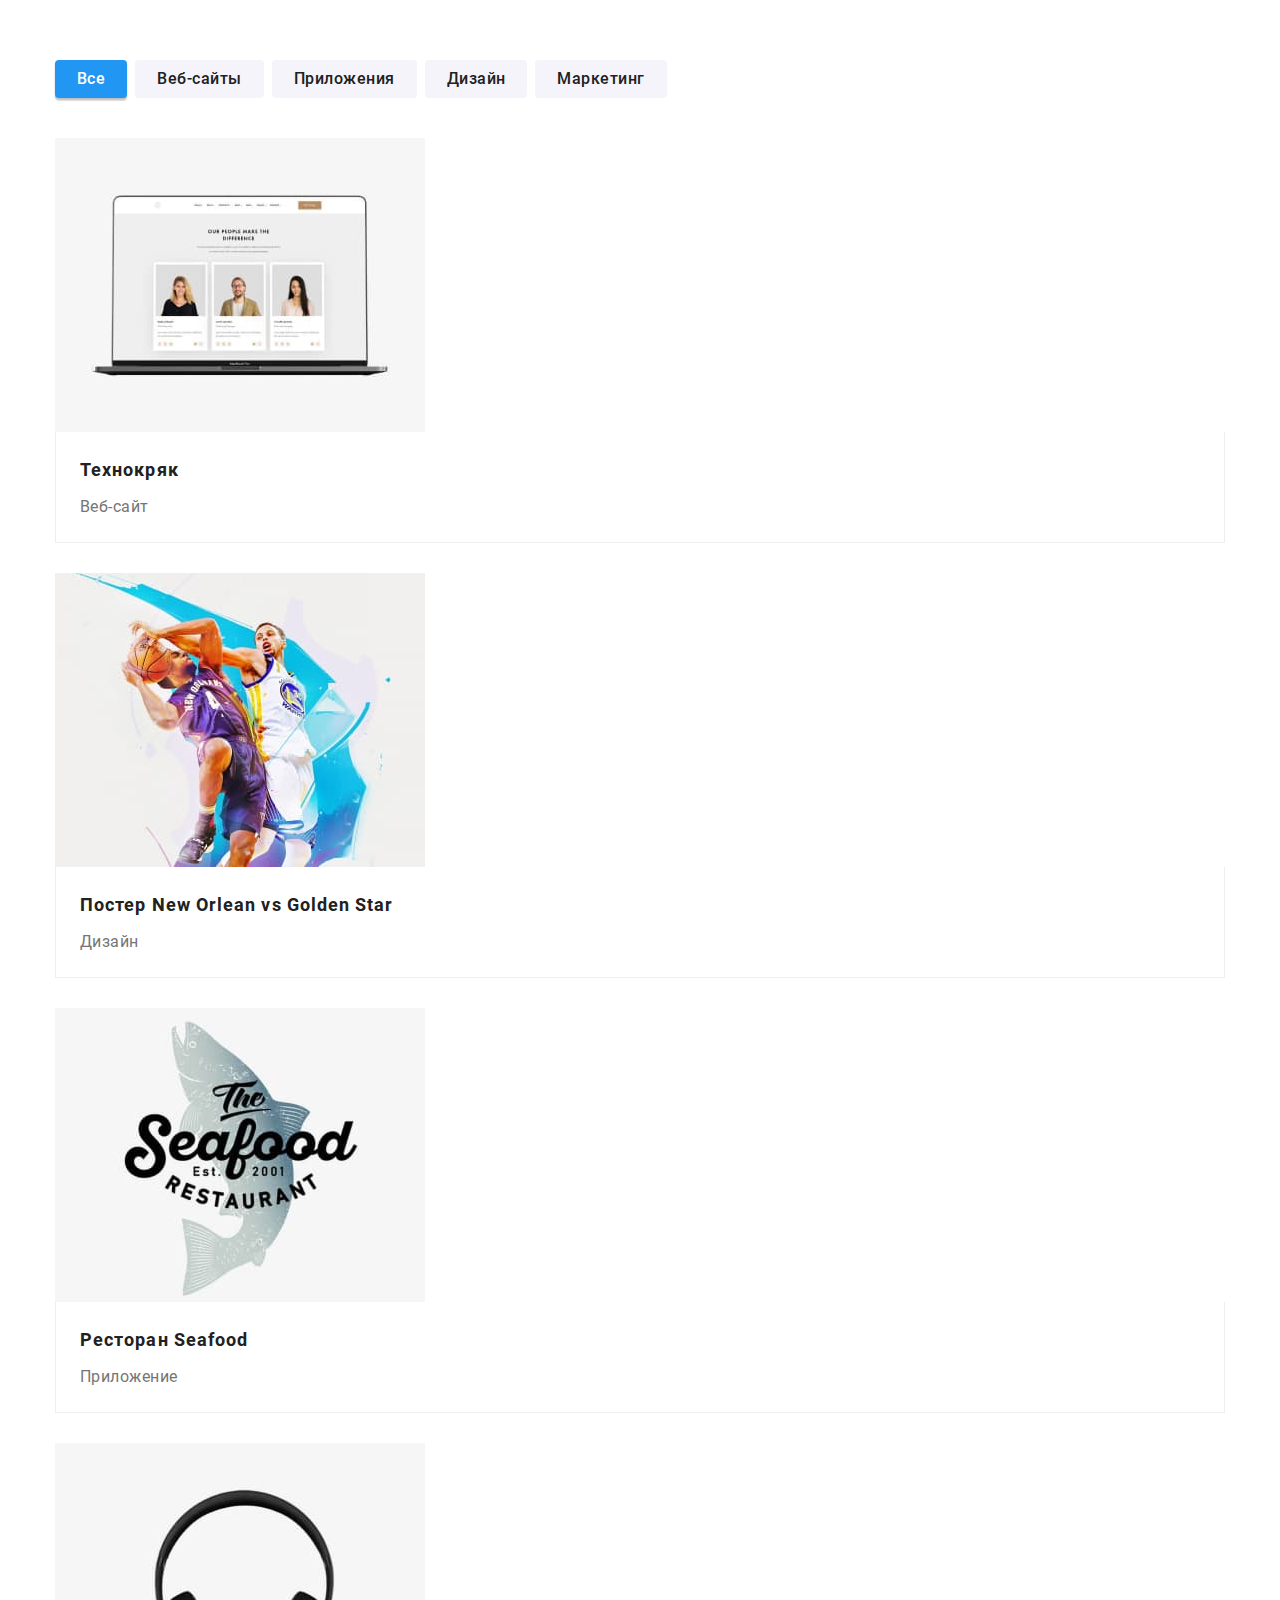
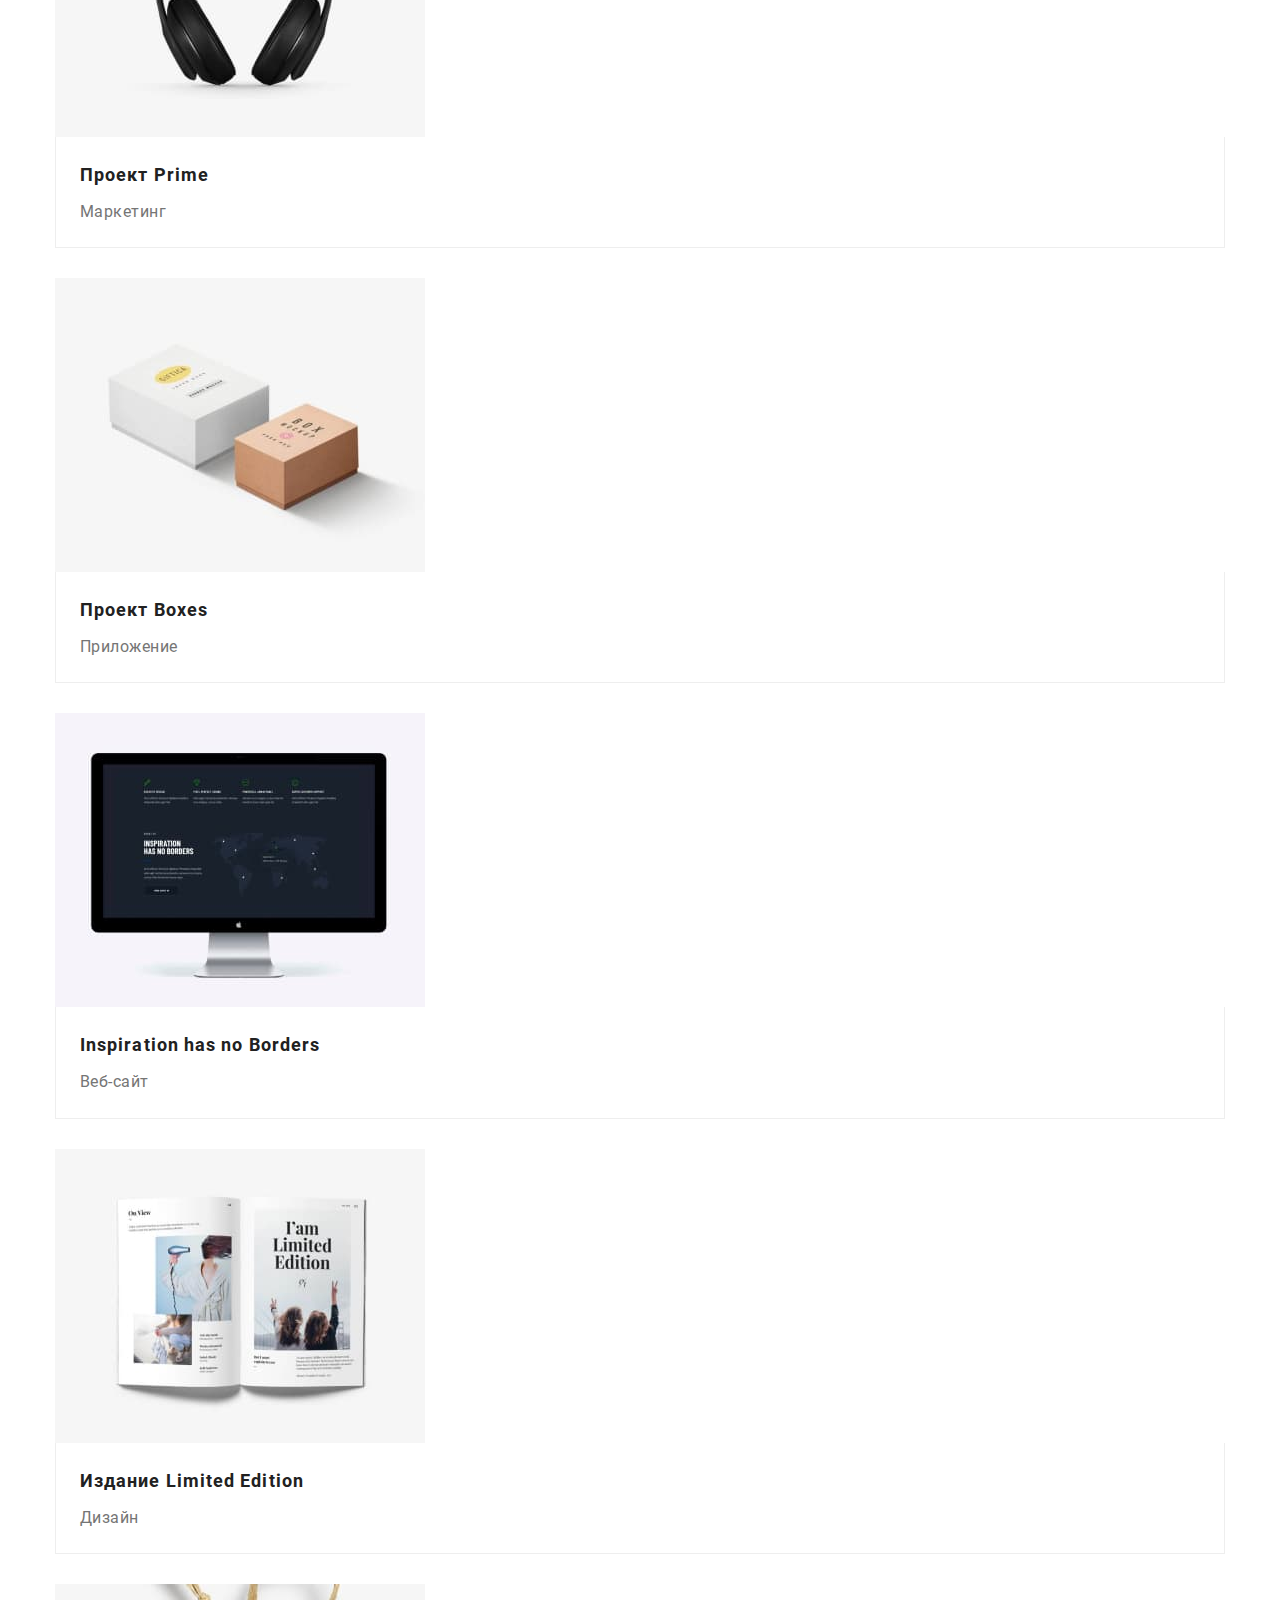
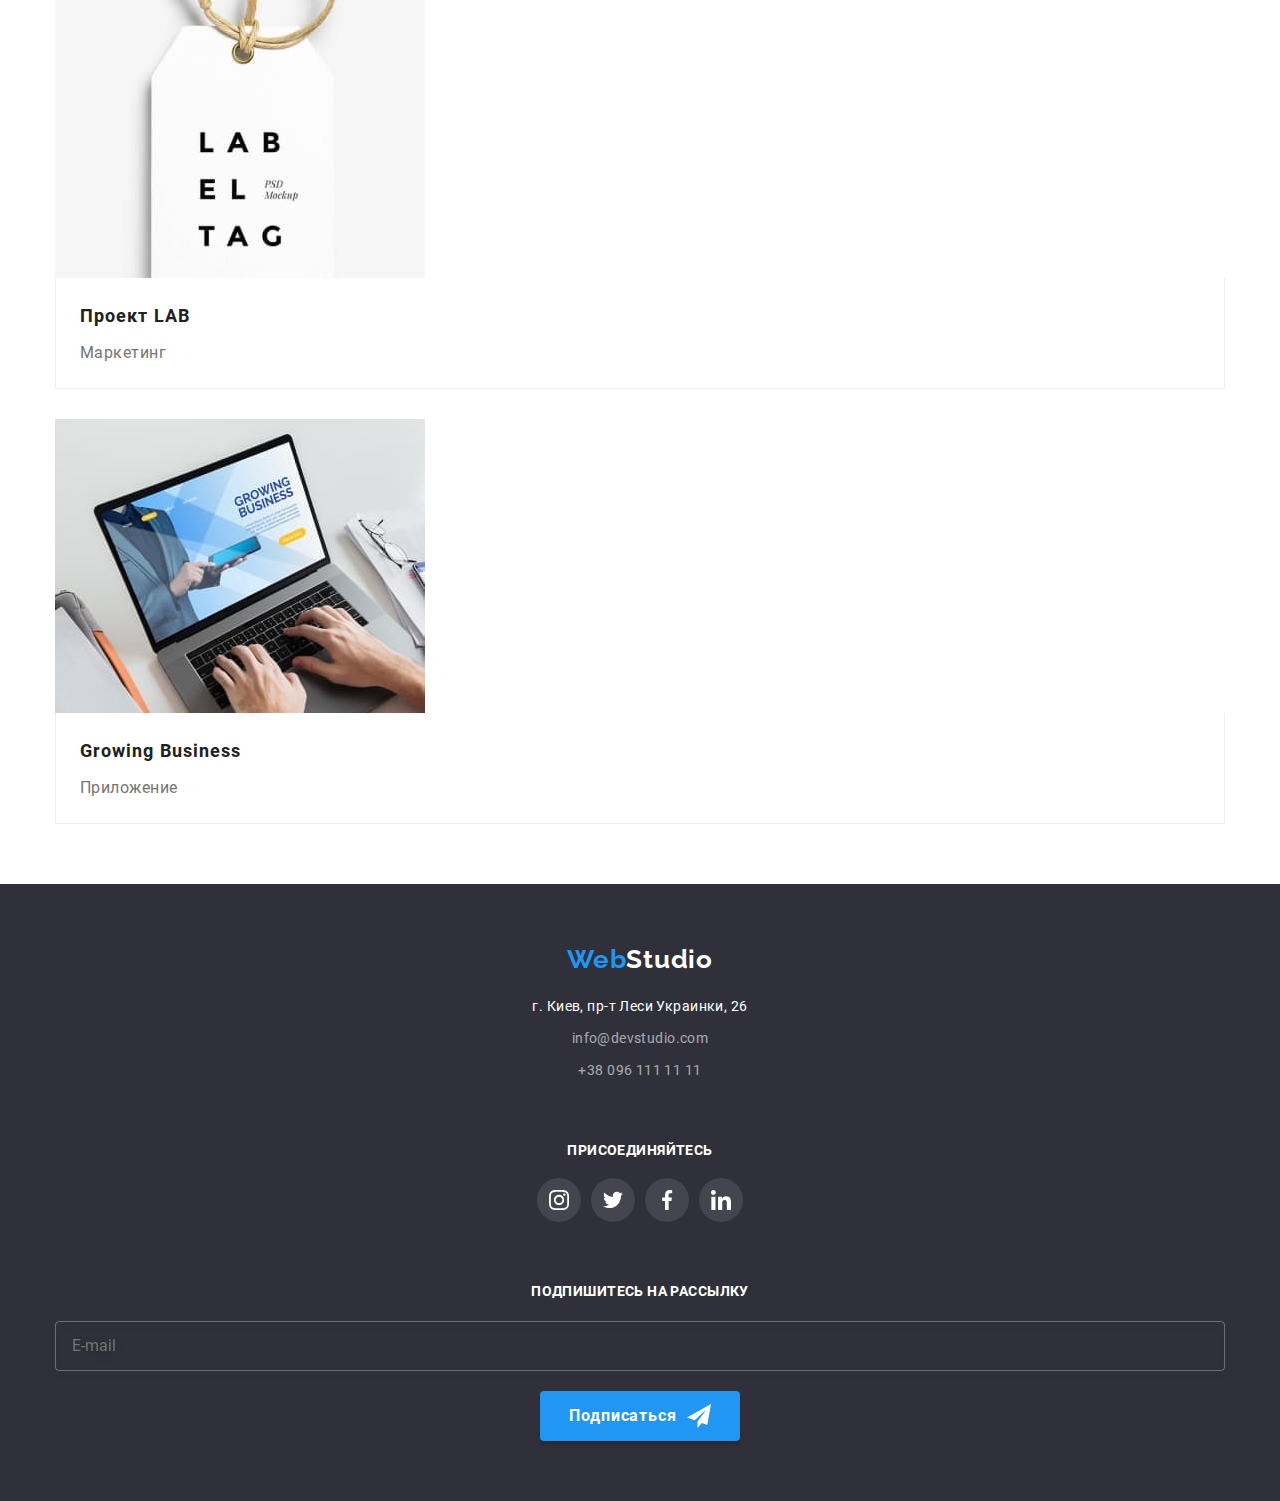
==== commit cf9f7879: "Layouts Values, Team and Clients Sections" ====
--- a/portfolio.html
+++ b/portfolio.html
@@ -11,7 +11,7 @@
   </head>
   <body class="page">
     <!-- HEADER -->
-    <header class="header">
+    <!-- <header class="header">
       <div class="header__container container">
         <a href="./index.html" lang="en" class="logo"
           >Web<span class="logo__text logo__text--black">Studio</span></a
@@ -90,7 +90,7 @@
           </ul>
         </div>
       </div>
-    </header>
+    </header> -->
 
     <!--MAIN-->
     <main>
@@ -303,7 +303,7 @@
     </main>
 
     <!--FOOTER-->
-    <footer class="footer">
+    <footer class="footer section">
       <div class="footer__container container">
         <div class="footer__connect">
           <a href="./index.html" lang="en" class="logo"
--- a/css/main.min.css
+++ b/css/main.min.css
@@ -1 +1 @@
-/*! modern-normalize v1.1.0 | MIT License | https://github.com/sindresorhus/modern-normalize */*,::before,::after{-webkit-box-sizing:border-box;box-sizing:border-box}html{line-height:1.15;-webkit-text-size-adjust:100%;-moz-tab-size:4;-o-tab-size:4;tab-size:4}body{margin:0;font-family:system-ui,-apple-system,"Segoe UI",Roboto,Helvetica,Arial,sans-serif,"Apple Color Emoji","Segoe UI Emoji"}hr{height:0;color:inherit}abbr[title]{-webkit-text-decoration:underline dotted;text-decoration:underline dotted}b,strong{font-weight:bolder}code,kbd,samp,pre{font-family:ui-monospace,SFMono-Regular,Consolas,"Liberation Mono",Menlo,monospace;font-size:1em}small{font-size:80%}sub,sup{font-size:75%;line-height:0;position:relative;vertical-align:baseline}sub{bottom:-0.25em}sup{top:-0.5em}table{text-indent:0;border-color:inherit}button,input,optgroup,select,textarea{font-family:inherit;font-size:100%;line-height:1.15;margin:0}button,select{text-transform:none}button,[type=button],[type=reset],[type=submit]{-webkit-appearance:button}::-moz-focus-inner{border-style:none;padding:0}:-moz-focusring{outline:1px dotted ButtonText}:-moz-ui-invalid{box-shadow:none}legend{padding:0}progress{vertical-align:baseline}::-webkit-inner-spin-button,::-webkit-outer-spin-button{height:auto}[type=search]{-webkit-appearance:textfield;outline-offset:-2px}::-webkit-search-decoration{-webkit-appearance:none}::-webkit-file-upload-button{-webkit-appearance:button;font:inherit}summary{display:list-item}@font-face{font-family:"Roboto";font-style:normal;font-weight:400;src:url("../fonts/roboto-v30-latin_cyrillic-regular.eot");src:local(""),url("../fonts/roboto-v30-latin_cyrillic-regular.eot?#iefix") format("embedded-opentype"),url("../fonts/roboto-v30-latin_cyrillic-regular.woff2") format("woff2"),url("../fonts/roboto-v30-latin_cyrillic-regular.woff") format("woff"),url("../fonts/roboto-v30-latin_cyrillic-regular.ttf") format("truetype"),url("../fonts/roboto-v30-latin_cyrillic-regular.svg#Roboto") format("svg")}@font-face{font-family:"Roboto";font-style:normal;font-weight:500;src:url("../fonts/roboto-v30-latin_cyrillic-500.eot");src:local(""),url("../fonts/roboto-v30-latin_cyrillic-500.eot?#iefix") format("embedded-opentype"),url("../fonts/roboto-v30-latin_cyrillic-500.woff2") format("woff2"),url("../fonts/roboto-v30-latin_cyrillic-500.woff") format("woff"),url("../fonts/roboto-v30-latin_cyrillic-500.ttf") format("truetype"),url("../fonts/roboto-v30-latin_cyrillic-500.svg#Roboto") format("svg")}@font-face{font-family:"Roboto";font-style:normal;font-weight:700;src:url("../fonts/roboto-v30-latin_cyrillic-700.eot");src:local(""),url("../fonts/roboto-v30-latin_cyrillic-700.eot?#iefix") format("embedded-opentype"),url("../fonts/roboto-v30-latin_cyrillic-700.woff2") format("woff2"),url("../fonts/roboto-v30-latin_cyrillic-700.woff") format("woff"),url("../fonts/roboto-v30-latin_cyrillic-700.ttf") format("truetype"),url("../fonts/roboto-v30-latin_cyrillic-700.svg#Roboto") format("svg")}@font-face{font-family:"Roboto";font-style:normal;font-weight:900;src:url("../fonts/roboto-v30-latin_cyrillic-900.eot");src:local(""),url("../fonts/roboto-v30-latin_cyrillic-900.eot?#iefix") format("embedded-opentype"),url("../fonts/roboto-v30-latin_cyrillic-900.woff2") format("woff2"),url("../fonts/roboto-v30-latin_cyrillic-900.woff") format("woff"),url("../fonts/roboto-v30-latin_cyrillic-900.ttf") format("truetype"),url("../fonts/roboto-v30-latin_cyrillic-900.svg#Roboto") format("svg")}@font-face{font-family:"Raleway";font-style:normal;font-weight:700;src:url("../fonts/raleway-v27-latin-700.eot");src:local(""),url("../fonts/raleway-v27-latin-700.eot?#iefix") format("embedded-opentype"),url("../fonts/raleway-v27-latin-700.woff2") format("woff2"),url("../fonts/raleway-v27-latin-700.woff") format("woff"),url("../fonts/raleway-v27-latin-700.ttf") format("truetype"),url("../fonts/raleway-v27-latin-700.svg#Raleway") format("svg")}:root{--main-text: #757575;--white-text: #ffffff;--secondary-text: #212121;--accent: #2196f3;--grey-accent: #f5f4fa;--grey-social: #afb1b8;--duration: cubic-bezier(0.4, 0, 0.2, 1);--speed: 250ms}.visually-hidden,.values__title--visually-hidden{position:absolute;width:1px;height:1px;margin:-1px;border:0;padding:0;white-space:nowrap;-webkit-clip-path:inset(100%);clip-path:inset(100%);clip:rect(0 0 0 0);overflow:hidden}.team__title,.clients__title{margin-bottom:30px;font-size:28px;line-height:1.18;text-align:center;letter-spacing:.03em;color:var(--secondary-text)}.join-social__title,.subscription__title{color:var(--white-text);font-size:14px;line-height:1.14;letter-spacing:.03em;text-transform:uppercase}.join-social__link{display:-webkit-box;display:-ms-flexbox;display:flex;-webkit-box-align:center;-ms-flex-align:center;align-items:center;-webkit-box-pack:center;-ms-flex-pack:center;justify-content:center;width:44px;height:44px;border-radius:50%}html{-webkit-box-sizing:border-box;box-sizing:border-box}img{display:block;max-width:100%;height:auto}*,*::before,*::after{-webkit-box-sizing:inherit;box-sizing:inherit}p,h1,h2,h3,h4,h5,h6{margin:0}ul{margin:0;padding-left:0;list-style:none}.page{background-color:#fff;color:var(--main-text);font-family:Roboto,sans-serif}@media screen and (min-width: 1200px){.page{padding-left:0;padding-right:0}}.page.no-scroll{overflow:hidden}a{text-decoration:none}.container{padding:60px 15px;margin-left:auto;margin-right:auto;width:100%;max-width:480px}@media screen and (min-width: 768px){.container{width:768px}}@media screen and (min-width: 1200px){.container{width:1200px}}@media screen and (min-width: 1200px){.section{padding-top:94px;padding-bottom:94px}}.filter{display:-webkit-box;display:-ms-flexbox;display:flex;-ms-flex-wrap:wrap;flex-wrap:wrap;gap:15px 8px;margin-bottom:40px}.filter__btn{padding:6px 22px 6px 22px;color:var(--secondary-text);background-color:var(--grey-accent);font-family:inherit;cursor:pointer;font-weight:500;font-size:16px;line-height:1.63;text-align:center;letter-spacing:.03em;border-radius:4px;border:none;-webkit-transition:background-color var(--speed) var(--duration),color var(--speed) var(--duration),-webkit-box-shadow var(--speed) var(--duration);transition:background-color var(--speed) var(--duration),color var(--speed) var(--duration),-webkit-box-shadow var(--speed) var(--duration);transition:background-color var(--speed) var(--duration),color var(--speed) var(--duration),box-shadow var(--speed) var(--duration);transition:background-color var(--speed) var(--duration),color var(--speed) var(--duration),box-shadow var(--speed) var(--duration),-webkit-box-shadow var(--speed) var(--duration)}.filter__btn:hover,.filter__btn:focus,.filter__btn--active{color:var(--white-text);background-color:var(--accent);-webkit-box-shadow:0px 3px 1px rgba(0,0,0,.1),0px 1px 2px rgba(0,0,0,.08),0px 2px 2px rgba(0,0,0,.12);box-shadow:0px 3px 1px rgba(0,0,0,.1),0px 1px 2px rgba(0,0,0,.08),0px 2px 2px rgba(0,0,0,.12)}.contacts__link{font-weight:500;font-size:34px;line-height:1.18;letter-spacing:.02em;color:var(--accent);-webkit-transition:color var(--speed) var(--duration);transition:color var(--speed) var(--duration)}.contacts__link:hover,.contacts__link:focus{color:var(--accent)}.contacts__link--mob-grey{font-weight:500;font-size:24px;line-height:1.17;letter-spacing:.02em;color:var(--main-text)}@media screen and (max-width: 767px){.contacts__icon{display:none}}.contacts .contacts__item+.contacts__item{margin-bottom:32px}.footer__contacts{margin-top:8px;margin-bottom:60px}.footer__contacts .contacts__item--footer+.contacts__item--footer{margin-top:8px}.contacts__link--footer{color:rgba(255,255,255,.6);font-style:normal;font-weight:400;font-size:14px;line-height:1.71;letter-spacing:.03em;-webkit-transition:color var(--speed) var(--duration);transition:color var(--speed) var(--duration)}.contacts__link--footer:hover,.contacts__link--footer:focus{color:var(--accent)}.footer{background-color:#2f303a;text-align:center}.address{margin-top:20px}.addresss__text{color:var(--white-text);font-style:normal;font-size:14px;line-height:1.71;letter-spacing:.03em}.header{border-bottom:1px solid #ececec}.header__container{position:relative;display:-webkit-box;display:-ms-flexbox;display:flex;-webkit-box-align:center;-ms-flex-align:center;align-items:center;-webkit-box-pack:justify;-ms-flex-pack:justify;justify-content:space-between;padding-top:10px;padding-bottom:10px}.header__contacts{display:-webkit-box;display:-ms-flexbox;display:flex;-webkit-box-orient:vertical;-webkit-box-direction:reverse;-ms-flex-direction:column-reverse;flex-direction:column-reverse}.logo{display:inline-block;color:var(--accent);font-family:Raleway,sans-serif;font-weight:700;font-size:26px;line-height:1.19;letter-spacing:.03em}.logo__text--black{display:inline-block;color:var(--secondary-text);font-family:Raleway,sans-serif;font-weight:700;font-size:26px;line-height:1.19;letter-spacing:.03em}.logo__text--white{display:inline-block;color:var(--white-text);font-family:Raleway,sans-serif;font-weight:700;font-size:26px;line-height:1.19;letter-spacing:.03em}.backdrop{padding-bottom:93px;padding-left:15px;padding-right:15px;position:fixed;top:0;left:0;width:100%;height:100%;z-index:1;background-color:rgba(0,0,0,.2);opacity:1;-webkit-transition:opacity var(--speed) var(--duration);transition:opacity var(--speed) var(--duration)}.backdrop.is-hidden{opacity:0;pointer-events:none}.backdrop.is-hidden .modal{-webkit-transform:translate(-50%, -50%) scale(0.9);transform:translate(-50%, -50%) scale(0.9)}.modal{position:absolute;top:50%;left:50%;width:528px;min-height:581px;padding:40px;background-color:var(--white-text);-webkit-box-shadow:0px 1px 3px rgba(0,0,0,.12),0px 1px 1px rgba(0,0,0,.14),0px 2px 1px rgba(0,0,0,.2);box-shadow:0px 1px 3px rgba(0,0,0,.12),0px 1px 1px rgba(0,0,0,.14),0px 2px 1px rgba(0,0,0,.2);border-radius:4px;-webkit-transform:translate(-50%, -50%) scale(1);transform:translate(-50%, -50%) scale(1);-webkit-transition:-webkit-transform var(--speed) var(--duration);transition:-webkit-transform var(--speed) var(--duration);transition:transform var(--speed) var(--duration);transition:transform var(--speed) var(--duration), -webkit-transform var(--speed) var(--duration)}.modal__form{display:-webkit-box;display:-ms-flexbox;display:flex;-webkit-box-orient:vertical;-webkit-box-direction:normal;-ms-flex-direction:column;flex-direction:column}.modal__title{margin-bottom:12px;font-size:20px;line-height:1.15;text-align:center;letter-spacing:.03em;color:var(--secondary-text)}.modal__field:not(:last-child){display:-webkit-box;display:-ms-flexbox;display:flex;-webkit-box-orient:vertical;-webkit-box-direction:normal;-ms-flex-direction:column;flex-direction:column;margin-bottom:10px}.modal__label{font-size:12px;line-height:1.17;letter-spacing:.01em;color:var(--main-text)}.modal__input{padding-left:35px;padding-right:15px;height:40px;width:100%;border:1px solid rgba(33,33,33,.2);border-radius:4px;color:var(--secondary-text);outline:none;-webkit-transition:border-color var(--speed) var(--duration);transition:border-color var(--speed) var(--duration)}.modal__input:focus{border:1px solid var(--accent)}.modal__input:focus+.modal__icon{fill:var(--accent)}.modal__input.textarea{height:120px;padding:12px;resize:none}.modal__block{position:relative;margin-top:4px}.modal__icon{position:absolute;left:12px;top:50%;-webkit-transform:translateY(-50%);transform:translateY(-50%);-webkit-transition:fill var(--speed) var(--duration);transition:fill var(--speed) var(--duration)}.modal__field .textarea::-webkit-input-placeholder{font-size:14px;line-height:1.14;letter-spacing:.01em;color:rgba(117,117,117,.5)}.modal__field .textarea::-moz-placeholder{font-size:14px;line-height:1.14;letter-spacing:.01em;color:rgba(117,117,117,.5)}.modal__field .textarea:-ms-input-placeholder{font-size:14px;line-height:1.14;letter-spacing:.01em;color:rgba(117,117,117,.5)}.modal__field .textarea::-ms-input-placeholder{font-size:14px;line-height:1.14;letter-spacing:.01em;color:rgba(117,117,117,.5)}.modal__field .textarea::placeholder{font-size:14px;line-height:1.14;letter-spacing:.01em;color:rgba(117,117,117,.5)}.modal__agree{display:-webkit-box;display:-ms-flexbox;display:flex;-webkit-box-align:center;-ms-flex-align:center;align-items:center;margin-top:20px;margin-bottom:30px;margin-left:12px;font-size:14px;line-height:1.71;letter-spacing:.03em}.modal__agree-label{position:relative;display:-webkit-box;display:-ms-flexbox;display:flex;-webkit-box-align:center;-ms-flex-align:center;align-items:center}.modal__agree-link .link{color:var(--accent);text-decoration:underline;-webkit-transition:-webkit-text-decoration var(--speed) var(--duration);transition:-webkit-text-decoration var(--speed) var(--duration);transition:text-decoration var(--speed) var(--duration);transition:text-decoration var(--speed) var(--duration), -webkit-text-decoration var(--speed) var(--duration)}.modal__agree-link .link:hover{-webkit-text-decoration-color:rgba(0,0,0,0);text-decoration-color:rgba(0,0,0,0)}.modal__icon-frame{margin-right:7px;opacity:1;-webkit-transition:fill var(--speed) var(--duration),opacity var(--speed) var(--duration),-webkit-box-shadow var(--speed) var(--duration);transition:fill var(--speed) var(--duration),opacity var(--speed) var(--duration),-webkit-box-shadow var(--speed) var(--duration);transition:fill var(--speed) var(--duration),box-shadow var(--speed) var(--duration),opacity var(--speed) var(--duration);transition:fill var(--speed) var(--duration),box-shadow var(--speed) var(--duration),opacity var(--speed) var(--duration),-webkit-box-shadow var(--speed) var(--duration)}.modal__checkbox:hover+.modal__icon-frame{-webkit-box-shadow:0px 3px 3px rgba(0,0,0,.15);box-shadow:0px 3px 3px rgba(0,0,0,.15)}.modal__checkbox:focus+.modal__icon-frame{-webkit-box-shadow:0px 2px 2px rgba(0,0,0,.15);box-shadow:0px 2px 2px rgba(0,0,0,.15);fill:var(--accent)}.modal__checkbox:checked+.modal__icon-frame{opacity:0}.modal__icon-checked{position:absolute;margin-right:7px;opacity:0;-webkit-transition:opacity var(--speed) var(--duration);transition:opacity var(--speed) var(--duration)}.modal__checkbox:checked~.modal__icon-checked{opacity:1}.menu{z-index:2}@media screen and (max-width: 767px){.menu{position:fixed;display:none;top:0;left:0;width:100%;height:100%;padding:48px 40px;background-color:var(--white-text)}.menu.is-open{display:-webkit-box;display:-ms-flexbox;display:flex;-webkit-box-orient:vertical;-webkit-box-direction:normal;-ms-flex-direction:column;flex-direction:column}}.menu__btn{z-index:3;top:10px;right:15px;display:-webkit-inline-box;display:-ms-inline-flexbox;display:inline-flex;margin:0;padding:0;border:0;color:var(--secondary-text);background-color:rgba(0,0,0,0);-webkit-transition:color var(--speed) var(--duration);transition:color var(--speed) var(--duration)}.menu__btn:hover,.menu__btn:focus{color:var(--accent);-webkit-transition:color var(--speed) var(--duration);transition:color var(--speed) var(--duration)}@media screen and (min-width: 768px){.menu__btn{display:none}}.menu__icon{fill:currentColor}.menu__btn .menu__cross{display:none}.menu__btn.is-open{color:var(--secondary-text);-webkit-transition:color var(--speed) var(--duration);transition:color var(--speed) var(--duration)}.menu__btn.is-open:hover,.menu__btn.is-open:focus{color:var(--accent);-webkit-transition:color var(--speed) var(--duration);transition:color var(--speed) var(--duration)}.menu__btn.is-open .menu__cross{display:block}.menu__btn.is-open .menu__lines{display:none}.header__navigation{margin-bottom:auto}.navigation__list{display:-webkit-box;display:-ms-flexbox;display:flex;-webkit-box-orient:vertical;-webkit-box-direction:normal;-ms-flex-direction:column;flex-direction:column;gap:32px}.navigation__link{font-weight:500;font-size:40px;line-height:1.18;letter-spacing:.02em;color:var(--secondary-text);-webkit-transition:color var(--speed) var(--duration);transition:color var(--speed) var(--duration)}.navigation__link:hover,.navigation__link:focus{color:var(--accent)}.navigation__link--current{color:var(--accent)}.profiles{display:-webkit-box;display:-ms-flexbox;display:flex;margin-top:64px}.profiles__item:not(:first-child){padding-left:10px}.profiles__item:not(:last-child){border-right:1px solid rgba(33,33,33,.2);padding-right:10px}.profiles__link{font-weight:500;font-size:18px;line-height:1.22;letter-spacing:.02em;color:var(--accent)}.join-social__list{margin-top:20px;margin-bottom:60px;display:-webkit-box;display:-ms-flexbox;display:flex;-webkit-box-pack:center;-ms-flex-pack:center;justify-content:center}.join-social__item{margin-right:10px}.join-social__item:last-child{margin-right:0}.join-social__link{color:var(--white-text);background-color:rgba(255,255,255,.1);-webkit-transition:background-color var(--speed) var(--duration);transition:background-color var(--speed) var(--duration)}.join-social__link:hover,.join-social__link:focus{background-color:var(--accent);color:var(--white-text)}.join-social__icon{fill:currentColor}.member-social{display:-webkit-box;display:-ms-flexbox;display:flex;-webkit-box-pack:center;-ms-flex-pack:center;justify-content:center;gap:34px}.member-social__link{color:var(--grey-social);-webkit-transition:background-color var(--speed) var(--duration),color var(--speed) var(--duration);transition:background-color var(--speed) var(--duration),color var(--speed) var(--duration)}.member-social__link:hover,.member-social__link:focus{color:var(--accent)}.member-social__icon{display:-webkit-box;display:-ms-flexbox;display:flex;fill:currentColor}.subscription__input{margin-top:20px;display:-webkit-box;display:-ms-flexbox;display:flex;-webkit-box-align:center;-ms-flex-align:center;align-items:center;-webkit-box-orient:vertical;-webkit-box-direction:normal;-ms-flex-direction:column;flex-direction:column}.subscription__field{padding-left:16px;padding-right:16px;margin-bottom:20px;width:100%;height:50px;left:815px;top:2787px;border:1px solid rgba(255,255,255,.3);-webkit-filter:drop-shadow(0px 4px 4px rgba(0, 0, 0, 0.15));filter:drop-shadow(0px 4px 4px rgba(0, 0, 0, 0.15));color:var(--white-text);border-radius:4px;background-color:rgba(0,0,0,0);outline:none;-webkit-transition:border-color var(--speed) var(--duration);transition:border-color var(--speed) var(--duration)}.subscription__field:focus{border-color:var(--accent)}.subscription__btn{display:-webkit-box;display:-ms-flexbox;display:flex;-webkit-box-align:center;-ms-flex-align:center;align-items:center;-webkit-box-pack:center;-ms-flex-pack:center;justify-content:center;width:200px;height:50px;background:var(--accent);-webkit-box-shadow:0px 4px 4px rgba(0,0,0,.15);box-shadow:0px 4px 4px rgba(0,0,0,.15);border-radius:4px;border:none;font-weight:700;font-size:16px;line-height:1.88px;text-align:center;letter-spacing:.06em;color:var(--white-text);cursor:pointer;-webkit-transition:background-color var(--speed) var(--duration),-webkit-box-shadow var(--speed) var(--duration);transition:background-color var(--speed) var(--duration),-webkit-box-shadow var(--speed) var(--duration);transition:background-color var(--speed) var(--duration),box-shadow var(--speed) var(--duration);transition:background-color var(--speed) var(--duration),box-shadow var(--speed) var(--duration),-webkit-box-shadow var(--speed) var(--duration)}.subscription__btn:hover,.subscription__btn:focus{background-color:#188ce8}.subscription__icon{fill:var(--white-text);margin-left:10px}.hero__title{margin-bottom:30px;font-weight:900;font-size:26px;line-height:1.62;letter-spacing:.06em;text-transform:uppercase;color:var(--white-text)}.hero{padding-top:118px;padding-bottom:118px;text-align:center;background-image:-webkit-gradient(linear, left top, right top, from(rgba(47, 48, 58, 0.4)), to(rgba(47, 48, 58, 0.4))),url(../images/background/hero-bcg.jpg);background-image:linear-gradient(to right, rgba(47, 48, 58, 0.4), rgba(47, 48, 58, 0.4)),url(../images/background/hero-bcg.jpg)}.hero__container{padding-right:60px;padding-left:60px}.hero__btn{padding:10px 10px 10px 10px;min-width:200px;background-color:var(--accent);color:var(--white-text);cursor:pointer;font-family:inherit;font-weight:700;font-size:16px;line-height:1.88;letter-spacing:.06em;-webkit-box-shadow:0px 4px 4px rgba(0,0,0,.15);box-shadow:0px 4px 4px rgba(0,0,0,.15);border-radius:4px;border:none;-webkit-transition:background-color var(--speed) var(--duration),-webkit-box-shadow var(--speed) var(--duration);transition:background-color var(--speed) var(--duration),-webkit-box-shadow var(--speed) var(--duration);transition:background-color var(--speed) var(--duration),box-shadow var(--speed) var(--duration);transition:background-color var(--speed) var(--duration),box-shadow var(--speed) var(--duration),-webkit-box-shadow var(--speed) var(--duration)}.hero__btn:hover,.hero__btn:focus{background-color:#188ce8}.values__list{display:-webkit-box;display:-ms-flexbox;display:flex;-webkit-box-orient:vertical;-webkit-box-direction:normal;-ms-flex-direction:column;flex-direction:column;gap:30px}.values__block{display:-webkit-box;display:-ms-flexbox;display:flex;-webkit-box-pack:center;-ms-flex-pack:center;justify-content:center;margin-bottom:30px;padding-top:25px;padding-bottom:25px;background:var(--grey-accent);border-radius:4px}.values__headline{margin-bottom:10px;text-align:center;color:var(--secondary-text);font-size:14px;line-height:1.14;letter-spacing:.03em;text-transform:uppercase}.values__description{color:var(--main-text);font-size:14px;line-height:1.71;letter-spacing:.03em}.services{display:none}.team{background-color:var(--grey-accent)}.members{display:-webkit-box;display:-ms-flexbox;display:flex;-webkit-box-orient:vertical;-webkit-box-direction:normal;-ms-flex-direction:column;flex-direction:column;gap:30px}.members__item{background-color:var(--white-text);-webkit-box-shadow:0px 1px 3px rgba(0,0,0,.12),0px 1px 1px rgba(0,0,0,.14),0px 2px 1px rgba(0,0,0,.2);box-shadow:0px 1px 3px rgba(0,0,0,.12),0px 1px 1px rgba(0,0,0,.14),0px 2px 1px rgba(0,0,0,.2);border-radius:0px 0px 4px 4px}.members__info{padding-top:30px;padding-bottom:36px}.members__name{margin-bottom:10px;color:var(--secondary-text);font-weight:500;font-size:16px;line-height:1.19;text-align:center;letter-spacing:.03em}.members__position{margin-bottom:28px;color:var(--main-text);font-size:16px;line-height:1.19;text-align:center;letter-spacing:.03em}.clients__list{display:-webkit-box;display:-ms-flexbox;display:flex;-ms-flex-wrap:wrap;flex-wrap:wrap;gap:30px}.clients__item{height:92px;width:calc((100% - 30px)/2)}.client__link{display:-webkit-box;display:-ms-flexbox;display:flex;-webkit-box-align:center;-ms-flex-align:center;align-items:center;-webkit-box-pack:center;-ms-flex-pack:center;justify-content:center;border:1px solid #afb1b8;border-radius:4px;width:100%;height:100%;-webkit-transition:border var(--speed) var(--duration);transition:border var(--speed) var(--duration)}.client__link:hover,.client__link:focus{border:1px solid var(--accent)}.clients__logo{fill:#afb1b8;-webkit-transition:fill var(--speed) var(--duration);transition:fill var(--speed) var(--duration)}.client__link:hover .clients__logo,.client__link:focus .clients__logo{fill:var(--accent)}.projects{display:-webkit-box;display:-ms-flexbox;display:flex;-webkit-box-orient:vertical;-webkit-box-direction:normal;-ms-flex-direction:column;flex-direction:column;gap:30px}.projects__item{width:100%}.projects__thumb{position:relative;overflow:hidden}.projects__overlay{position:absolute;top:0;display:-webkit-box;display:-ms-flexbox;display:flex;-webkit-box-align:center;-ms-flex-align:center;align-items:center;padding-left:24px;padding-right:24px;height:100%;font-size:18px;line-height:1.56;letter-spacing:.03em;color:var(--white-text);background-color:rgba(33,150,243,.9);-webkit-transform:translateY(100%);transform:translateY(100%);-webkit-transition:-webkit-transform var(--speed) var(--duration);transition:-webkit-transform var(--speed) var(--duration);transition:transform var(--speed) var(--duration);transition:transform var(--speed) var(--duration), -webkit-transform var(--speed) var(--duration)}.projects__item .projects__link:hover .projects__overlay,.projects__item .projects__link:focus .projects__overlay{-webkit-transform:translateY(0);transform:translateY(0)}.projects__item .projects__info{padding:20px 24px;border-right:1px solid #eee;border-left:1px solid #eee;border-bottom:1px solid #eee}.projects__name{padding-bottom:4px;color:var(--secondary-text);font-size:18px;line-height:2;letter-spacing:.06em}.projects__service{color:var(--main-text);font-size:16px;line-height:1.88;letter-spacing:.03em}.projects__link{display:block;-webkit-transition:-webkit-box-shadow var(--speed) var(--duration);transition:-webkit-box-shadow var(--speed) var(--duration);transition:box-shadow var(--speed) var(--duration);transition:box-shadow var(--speed) var(--duration), -webkit-box-shadow var(--speed) var(--duration)}.projects__link:hover,.projects__link:focus{-webkit-box-shadow:0px 1px 1px rgba(0,0,0,.12),0px 4px 4px rgba(0,0,0,.06),1px 4px 6px rgba(0,0,0,.16);box-shadow:0px 1px 1px rgba(0,0,0,.12),0px 4px 4px rgba(0,0,0,.06),1px 4px 6px rgba(0,0,0,.16)}/*# sourceMappingURL=main.min.css.map */+/*! modern-normalize v1.1.0 | MIT License | https://github.com/sindresorhus/modern-normalize */*,::before,::after{-webkit-box-sizing:border-box;box-sizing:border-box}html{line-height:1.15;-webkit-text-size-adjust:100%;-moz-tab-size:4;-o-tab-size:4;tab-size:4}body{margin:0;font-family:system-ui,-apple-system,"Segoe UI",Roboto,Helvetica,Arial,sans-serif,"Apple Color Emoji","Segoe UI Emoji"}hr{height:0;color:inherit}abbr[title]{-webkit-text-decoration:underline dotted;text-decoration:underline dotted}b,strong{font-weight:bolder}code,kbd,samp,pre{font-family:ui-monospace,SFMono-Regular,Consolas,"Liberation Mono",Menlo,monospace;font-size:1em}small{font-size:80%}sub,sup{font-size:75%;line-height:0;position:relative;vertical-align:baseline}sub{bottom:-0.25em}sup{top:-0.5em}table{text-indent:0;border-color:inherit}button,input,optgroup,select,textarea{font-family:inherit;font-size:100%;line-height:1.15;margin:0}button,select{text-transform:none}button,[type=button],[type=reset],[type=submit]{-webkit-appearance:button}::-moz-focus-inner{border-style:none;padding:0}:-moz-focusring{outline:1px dotted ButtonText}:-moz-ui-invalid{box-shadow:none}legend{padding:0}progress{vertical-align:baseline}::-webkit-inner-spin-button,::-webkit-outer-spin-button{height:auto}[type=search]{-webkit-appearance:textfield;outline-offset:-2px}::-webkit-search-decoration{-webkit-appearance:none}::-webkit-file-upload-button{-webkit-appearance:button;font:inherit}summary{display:list-item}@font-face{font-family:"Roboto";font-style:normal;font-weight:400;src:url("../fonts/roboto-v30-latin_cyrillic-regular.eot");src:local(""),url("../fonts/roboto-v30-latin_cyrillic-regular.eot?#iefix") format("embedded-opentype"),url("../fonts/roboto-v30-latin_cyrillic-regular.woff2") format("woff2"),url("../fonts/roboto-v30-latin_cyrillic-regular.woff") format("woff"),url("../fonts/roboto-v30-latin_cyrillic-regular.ttf") format("truetype"),url("../fonts/roboto-v30-latin_cyrillic-regular.svg#Roboto") format("svg")}@font-face{font-family:"Roboto";font-style:normal;font-weight:500;src:url("../fonts/roboto-v30-latin_cyrillic-500.eot");src:local(""),url("../fonts/roboto-v30-latin_cyrillic-500.eot?#iefix") format("embedded-opentype"),url("../fonts/roboto-v30-latin_cyrillic-500.woff2") format("woff2"),url("../fonts/roboto-v30-latin_cyrillic-500.woff") format("woff"),url("../fonts/roboto-v30-latin_cyrillic-500.ttf") format("truetype"),url("../fonts/roboto-v30-latin_cyrillic-500.svg#Roboto") format("svg")}@font-face{font-family:"Roboto";font-style:normal;font-weight:700;src:url("../fonts/roboto-v30-latin_cyrillic-700.eot");src:local(""),url("../fonts/roboto-v30-latin_cyrillic-700.eot?#iefix") format("embedded-opentype"),url("../fonts/roboto-v30-latin_cyrillic-700.woff2") format("woff2"),url("../fonts/roboto-v30-latin_cyrillic-700.woff") format("woff"),url("../fonts/roboto-v30-latin_cyrillic-700.ttf") format("truetype"),url("../fonts/roboto-v30-latin_cyrillic-700.svg#Roboto") format("svg")}@font-face{font-family:"Roboto";font-style:normal;font-weight:900;src:url("../fonts/roboto-v30-latin_cyrillic-900.eot");src:local(""),url("../fonts/roboto-v30-latin_cyrillic-900.eot?#iefix") format("embedded-opentype"),url("../fonts/roboto-v30-latin_cyrillic-900.woff2") format("woff2"),url("../fonts/roboto-v30-latin_cyrillic-900.woff") format("woff"),url("../fonts/roboto-v30-latin_cyrillic-900.ttf") format("truetype"),url("../fonts/roboto-v30-latin_cyrillic-900.svg#Roboto") format("svg")}@font-face{font-family:"Raleway";font-style:normal;font-weight:700;src:url("../fonts/raleway-v27-latin-700.eot");src:local(""),url("../fonts/raleway-v27-latin-700.eot?#iefix") format("embedded-opentype"),url("../fonts/raleway-v27-latin-700.woff2") format("woff2"),url("../fonts/raleway-v27-latin-700.woff") format("woff"),url("../fonts/raleway-v27-latin-700.ttf") format("truetype"),url("../fonts/raleway-v27-latin-700.svg#Raleway") format("svg")}:root{--main-text: #757575;--white-text: #ffffff;--secondary-text: #212121;--accent: #2196f3;--grey-accent: #f5f4fa;--grey-social: #afb1b8;--duration: cubic-bezier(0.4, 0, 0.2, 1);--speed: 250ms}.visually-hidden,.values__title--visually-hidden{position:absolute;width:1px;height:1px;margin:-1px;border:0;padding:0;white-space:nowrap;-webkit-clip-path:inset(100%);clip-path:inset(100%);clip:rect(0 0 0 0);overflow:hidden}.team__title,.clients__title{margin-bottom:30px;font-size:28px;line-height:1.18;text-align:center;letter-spacing:.03em;color:var(--secondary-text)}.join-social__title,.subscription__title{color:var(--white-text);font-size:14px;line-height:1.14;letter-spacing:.03em;text-transform:uppercase}.join-social__link{display:-webkit-box;display:-ms-flexbox;display:flex;-webkit-box-align:center;-ms-flex-align:center;align-items:center;-webkit-box-pack:center;-ms-flex-pack:center;justify-content:center;width:44px;height:44px;border-radius:50%}html{-webkit-box-sizing:border-box;box-sizing:border-box}img{display:block;max-width:100%;height:auto}*,*::before,*::after{-webkit-box-sizing:inherit;box-sizing:inherit}p,h1,h2,h3,h4,h5,h6{margin:0}ul{margin:0;padding-left:0;list-style:none}.page{background-color:#fff;color:var(--main-text);font-family:Roboto,sans-serif}@media screen and (min-width: 1200px){.page{padding-left:0;padding-right:0}}.page.no-scroll{overflow:hidden}a{text-decoration:none}.container{padding:60px 15px;margin:0 auto;width:100%}@media screen and (min-width: 480px){.container{max-width:480px}}@media screen and (min-width: 768px){.container{max-width:768px}}@media screen and (min-width: 1200px){.container{max-width:1200px}}.filter{display:-webkit-box;display:-ms-flexbox;display:flex;-ms-flex-wrap:wrap;flex-wrap:wrap;gap:15px 8px;margin-bottom:40px}.filter__btn{padding:6px 22px 6px 22px;color:var(--secondary-text);background-color:var(--grey-accent);font-family:inherit;cursor:pointer;font-weight:500;font-size:16px;line-height:1.63;text-align:center;letter-spacing:.03em;border-radius:4px;border:none;-webkit-transition:background-color var(--speed) var(--duration),color var(--speed) var(--duration),-webkit-box-shadow var(--speed) var(--duration);transition:background-color var(--speed) var(--duration),color var(--speed) var(--duration),-webkit-box-shadow var(--speed) var(--duration);transition:background-color var(--speed) var(--duration),color var(--speed) var(--duration),box-shadow var(--speed) var(--duration);transition:background-color var(--speed) var(--duration),color var(--speed) var(--duration),box-shadow var(--speed) var(--duration),-webkit-box-shadow var(--speed) var(--duration)}.filter__btn:hover,.filter__btn:focus,.filter__btn--active{color:var(--white-text);background-color:var(--accent);-webkit-box-shadow:0px 3px 1px rgba(0,0,0,.1),0px 1px 2px rgba(0,0,0,.08),0px 2px 2px rgba(0,0,0,.12);box-shadow:0px 3px 1px rgba(0,0,0,.1),0px 1px 2px rgba(0,0,0,.08),0px 2px 2px rgba(0,0,0,.12)}.contacts__link{font-weight:500;font-size:34px;line-height:1.18;letter-spacing:.02em;color:var(--accent);-webkit-transition:color var(--speed) var(--duration);transition:color var(--speed) var(--duration)}.contacts__link:hover,.contacts__link:focus{color:var(--accent)}.contacts__link--mob-grey{font-weight:500;font-size:24px;line-height:1.17;letter-spacing:.02em;color:var(--main-text)}@media screen and (max-width: 767px){.contacts__icon{display:none}}.contacts .contacts__item+.contacts__item{margin-bottom:32px}.footer__contacts{margin-top:8px;margin-bottom:60px}.footer__contacts .contacts__item--footer+.contacts__item--footer{margin-top:8px}.contacts__link--footer{color:rgba(255,255,255,.6);font-style:normal;font-weight:400;font-size:14px;line-height:1.71;letter-spacing:.03em;-webkit-transition:color var(--speed) var(--duration);transition:color var(--speed) var(--duration)}.contacts__link--footer:hover,.contacts__link--footer:focus{color:var(--accent)}.footer{background-color:#2f303a;text-align:center}.address{margin-top:20px}.addresss__text{color:var(--white-text);font-style:normal;font-size:14px;line-height:1.71;letter-spacing:.03em}.header{border-bottom:1px solid #ececec}.header__container{position:relative;display:-webkit-box;display:-ms-flexbox;display:flex;-webkit-box-align:center;-ms-flex-align:center;align-items:center;-webkit-box-pack:justify;-ms-flex-pack:justify;justify-content:space-between;padding-top:10px;padding-bottom:10px}.header__contacts{display:-webkit-box;display:-ms-flexbox;display:flex;-webkit-box-orient:vertical;-webkit-box-direction:reverse;-ms-flex-direction:column-reverse;flex-direction:column-reverse}.logo{display:inline-block;color:var(--accent);font-family:Raleway,sans-serif;font-weight:700;font-size:26px;line-height:1.19;letter-spacing:.03em}.logo__text--black{display:inline-block;color:var(--secondary-text);font-family:Raleway,sans-serif;font-weight:700;font-size:26px;line-height:1.19;letter-spacing:.03em}.logo__text--white{display:inline-block;color:var(--white-text);font-family:Raleway,sans-serif;font-weight:700;font-size:26px;line-height:1.19;letter-spacing:.03em}.backdrop{padding-bottom:93px;padding-left:15px;padding-right:15px;position:fixed;top:0;left:0;width:100%;height:100%;z-index:1;background-color:rgba(0,0,0,.2);opacity:1;-webkit-transition:opacity var(--speed) var(--duration);transition:opacity var(--speed) var(--duration)}.backdrop.is-hidden{opacity:0;pointer-events:none}.backdrop.is-hidden .modal{-webkit-transform:translate(-50%, -50%) scale(0.9);transform:translate(-50%, -50%) scale(0.9)}.modal{position:absolute;top:50%;left:50%;width:528px;min-height:581px;padding:40px;background-color:var(--white-text);-webkit-box-shadow:0px 1px 3px rgba(0,0,0,.12),0px 1px 1px rgba(0,0,0,.14),0px 2px 1px rgba(0,0,0,.2);box-shadow:0px 1px 3px rgba(0,0,0,.12),0px 1px 1px rgba(0,0,0,.14),0px 2px 1px rgba(0,0,0,.2);border-radius:4px;-webkit-transform:translate(-50%, -50%) scale(1);transform:translate(-50%, -50%) scale(1);-webkit-transition:-webkit-transform var(--speed) var(--duration);transition:-webkit-transform var(--speed) var(--duration);transition:transform var(--speed) var(--duration);transition:transform var(--speed) var(--duration), -webkit-transform var(--speed) var(--duration)}.modal__form{display:-webkit-box;display:-ms-flexbox;display:flex;-webkit-box-orient:vertical;-webkit-box-direction:normal;-ms-flex-direction:column;flex-direction:column}.modal__title{margin-bottom:12px;font-size:20px;line-height:1.15;text-align:center;letter-spacing:.03em;color:var(--secondary-text)}.modal__field:not(:last-child){display:-webkit-box;display:-ms-flexbox;display:flex;-webkit-box-orient:vertical;-webkit-box-direction:normal;-ms-flex-direction:column;flex-direction:column;margin-bottom:10px}.modal__label{font-size:12px;line-height:1.17;letter-spacing:.01em;color:var(--main-text)}.modal__input{padding-left:35px;padding-right:15px;height:40px;width:100%;border:1px solid rgba(33,33,33,.2);border-radius:4px;color:var(--secondary-text);outline:none;-webkit-transition:border-color var(--speed) var(--duration);transition:border-color var(--speed) var(--duration)}.modal__input:focus{border:1px solid var(--accent)}.modal__input:focus+.modal__icon{fill:var(--accent)}.modal__input.textarea{height:120px;padding:12px;resize:none}.modal__block{position:relative;margin-top:4px}.modal__icon{position:absolute;left:12px;top:50%;-webkit-transform:translateY(-50%);transform:translateY(-50%);-webkit-transition:fill var(--speed) var(--duration);transition:fill var(--speed) var(--duration)}.modal__field .textarea::-webkit-input-placeholder{font-size:14px;line-height:1.14;letter-spacing:.01em;color:rgba(117,117,117,.5)}.modal__field .textarea::-moz-placeholder{font-size:14px;line-height:1.14;letter-spacing:.01em;color:rgba(117,117,117,.5)}.modal__field .textarea:-ms-input-placeholder{font-size:14px;line-height:1.14;letter-spacing:.01em;color:rgba(117,117,117,.5)}.modal__field .textarea::-ms-input-placeholder{font-size:14px;line-height:1.14;letter-spacing:.01em;color:rgba(117,117,117,.5)}.modal__field .textarea::placeholder{font-size:14px;line-height:1.14;letter-spacing:.01em;color:rgba(117,117,117,.5)}.modal__agree{display:-webkit-box;display:-ms-flexbox;display:flex;-webkit-box-align:center;-ms-flex-align:center;align-items:center;margin-top:20px;margin-bottom:30px;margin-left:12px;font-size:14px;line-height:1.71;letter-spacing:.03em}.modal__agree-label{position:relative;display:-webkit-box;display:-ms-flexbox;display:flex;-webkit-box-align:center;-ms-flex-align:center;align-items:center}.modal__agree-link .link{color:var(--accent);text-decoration:underline;-webkit-transition:-webkit-text-decoration var(--speed) var(--duration);transition:-webkit-text-decoration var(--speed) var(--duration);transition:text-decoration var(--speed) var(--duration);transition:text-decoration var(--speed) var(--duration), -webkit-text-decoration var(--speed) var(--duration)}.modal__agree-link .link:hover{-webkit-text-decoration-color:rgba(0,0,0,0);text-decoration-color:rgba(0,0,0,0)}.modal__icon-frame{margin-right:7px;opacity:1;-webkit-transition:fill var(--speed) var(--duration),opacity var(--speed) var(--duration),-webkit-box-shadow var(--speed) var(--duration);transition:fill var(--speed) var(--duration),opacity var(--speed) var(--duration),-webkit-box-shadow var(--speed) var(--duration);transition:fill var(--speed) var(--duration),box-shadow var(--speed) var(--duration),opacity var(--speed) var(--duration);transition:fill var(--speed) var(--duration),box-shadow var(--speed) var(--duration),opacity var(--speed) var(--duration),-webkit-box-shadow var(--speed) var(--duration)}.modal__checkbox:hover+.modal__icon-frame{-webkit-box-shadow:0px 3px 3px rgba(0,0,0,.15);box-shadow:0px 3px 3px rgba(0,0,0,.15)}.modal__checkbox:focus+.modal__icon-frame{-webkit-box-shadow:0px 2px 2px rgba(0,0,0,.15);box-shadow:0px 2px 2px rgba(0,0,0,.15);fill:var(--accent)}.modal__checkbox:checked+.modal__icon-frame{opacity:0}.modal__icon-checked{position:absolute;margin-right:7px;opacity:0;-webkit-transition:opacity var(--speed) var(--duration);transition:opacity var(--speed) var(--duration)}.modal__checkbox:checked~.modal__icon-checked{opacity:1}.menu{z-index:2}@media screen and (max-width: 767px){.menu{position:fixed;display:none;top:0;left:0;width:100%;height:100%;padding:48px 40px;background-color:var(--white-text)}.menu.is-open{display:-webkit-box;display:-ms-flexbox;display:flex;-webkit-box-orient:vertical;-webkit-box-direction:normal;-ms-flex-direction:column;flex-direction:column}}.menu__btn{z-index:3;top:10px;right:15px;display:-webkit-inline-box;display:-ms-inline-flexbox;display:inline-flex;margin:0;padding:0;border:0;color:var(--secondary-text);background-color:rgba(0,0,0,0);-webkit-transition:color var(--speed) var(--duration);transition:color var(--speed) var(--duration)}.menu__btn:hover,.menu__btn:focus{color:var(--accent);-webkit-transition:color var(--speed) var(--duration);transition:color var(--speed) var(--duration)}@media screen and (min-width: 768px){.menu__btn{display:none}}.menu__icon{fill:currentColor}.menu__btn .menu__cross{display:none}.menu__btn.is-open{color:var(--secondary-text);-webkit-transition:color var(--speed) var(--duration);transition:color var(--speed) var(--duration)}.menu__btn.is-open:hover,.menu__btn.is-open:focus{color:var(--accent);-webkit-transition:color var(--speed) var(--duration);transition:color var(--speed) var(--duration)}.menu__btn.is-open .menu__cross{display:block}.menu__btn.is-open .menu__lines{display:none}.header__navigation{margin-bottom:auto}.navigation__list{display:-webkit-box;display:-ms-flexbox;display:flex;-webkit-box-orient:vertical;-webkit-box-direction:normal;-ms-flex-direction:column;flex-direction:column;gap:32px}.navigation__link{font-weight:500;font-size:40px;line-height:1.18;letter-spacing:.02em;color:var(--secondary-text);-webkit-transition:color var(--speed) var(--duration);transition:color var(--speed) var(--duration)}.navigation__link:hover,.navigation__link:focus{color:var(--accent)}.navigation__link--current{color:var(--accent)}.profiles{display:-webkit-box;display:-ms-flexbox;display:flex;margin-top:64px}.profiles__item:not(:first-child){padding-left:10px}.profiles__item:not(:last-child){border-right:1px solid rgba(33,33,33,.2);padding-right:10px}.profiles__link{font-weight:500;font-size:18px;line-height:1.22;letter-spacing:.02em;color:var(--accent)}.join-social__list{margin-top:20px;margin-bottom:60px;display:-webkit-box;display:-ms-flexbox;display:flex;-webkit-box-pack:center;-ms-flex-pack:center;justify-content:center}.join-social__item{margin-right:10px}.join-social__item:last-child{margin-right:0}.join-social__link{color:var(--white-text);background-color:rgba(255,255,255,.1);-webkit-transition:background-color var(--speed) var(--duration);transition:background-color var(--speed) var(--duration)}.join-social__link:hover,.join-social__link:focus{background-color:var(--accent);color:var(--white-text)}.join-social__icon{fill:currentColor}.member-social{display:-webkit-box;display:-ms-flexbox;display:flex;-webkit-box-pack:center;-ms-flex-pack:center;justify-content:center;gap:34px}.member-social__link{color:var(--grey-social);-webkit-transition:background-color var(--speed) var(--duration),color var(--speed) var(--duration);transition:background-color var(--speed) var(--duration),color var(--speed) var(--duration)}.member-social__link:hover,.member-social__link:focus{color:var(--accent)}.member-social__icon{display:-webkit-box;display:-ms-flexbox;display:flex;fill:currentColor}.subscription__input{margin-top:20px;display:-webkit-box;display:-ms-flexbox;display:flex;-webkit-box-align:center;-ms-flex-align:center;align-items:center;-webkit-box-orient:vertical;-webkit-box-direction:normal;-ms-flex-direction:column;flex-direction:column}.subscription__field{padding-left:16px;padding-right:16px;margin-bottom:20px;width:100%;height:50px;left:815px;top:2787px;border:1px solid rgba(255,255,255,.3);-webkit-filter:drop-shadow(0px 4px 4px rgba(0, 0, 0, 0.15));filter:drop-shadow(0px 4px 4px rgba(0, 0, 0, 0.15));color:var(--white-text);border-radius:4px;background-color:rgba(0,0,0,0);outline:none;-webkit-transition:border-color var(--speed) var(--duration);transition:border-color var(--speed) var(--duration)}.subscription__field:focus{border-color:var(--accent)}.subscription__btn{display:-webkit-box;display:-ms-flexbox;display:flex;-webkit-box-align:center;-ms-flex-align:center;align-items:center;-webkit-box-pack:center;-ms-flex-pack:center;justify-content:center;width:200px;height:50px;background:var(--accent);-webkit-box-shadow:0px 4px 4px rgba(0,0,0,.15);box-shadow:0px 4px 4px rgba(0,0,0,.15);border-radius:4px;border:none;font-weight:700;font-size:16px;line-height:1.88px;text-align:center;letter-spacing:.06em;color:var(--white-text);cursor:pointer;-webkit-transition:background-color var(--speed) var(--duration),-webkit-box-shadow var(--speed) var(--duration);transition:background-color var(--speed) var(--duration),-webkit-box-shadow var(--speed) var(--duration);transition:background-color var(--speed) var(--duration),box-shadow var(--speed) var(--duration);transition:background-color var(--speed) var(--duration),box-shadow var(--speed) var(--duration),-webkit-box-shadow var(--speed) var(--duration)}.subscription__btn:hover,.subscription__btn:focus{background-color:#188ce8}.subscription__icon{fill:var(--white-text);margin-left:10px}.hero__title{margin-bottom:30px;font-weight:900;font-size:26px;line-height:1.62;letter-spacing:.06em;text-transform:uppercase;color:var(--white-text)}.hero{padding-top:118px;padding-bottom:118px;text-align:center;background-image:-webkit-gradient(linear, left top, right top, from(rgba(47, 48, 58, 0.4)), to(rgba(47, 48, 58, 0.4))),url(../images/background/hero-bcg.jpg);background-image:linear-gradient(to right, rgba(47, 48, 58, 0.4), rgba(47, 48, 58, 0.4)),url(../images/background/hero-bcg.jpg)}.hero__container{padding-right:60px;padding-left:60px}.hero__btn{padding:10px 10px 10px 10px;min-width:200px;background-color:var(--accent);color:var(--white-text);cursor:pointer;font-family:inherit;font-weight:700;font-size:16px;line-height:1.88;letter-spacing:.06em;-webkit-box-shadow:0px 4px 4px rgba(0,0,0,.15);box-shadow:0px 4px 4px rgba(0,0,0,.15);border-radius:4px;border:none;-webkit-transition:background-color var(--speed) var(--duration),-webkit-box-shadow var(--speed) var(--duration);transition:background-color var(--speed) var(--duration),-webkit-box-shadow var(--speed) var(--duration);transition:background-color var(--speed) var(--duration),box-shadow var(--speed) var(--duration);transition:background-color var(--speed) var(--duration),box-shadow var(--speed) var(--duration),-webkit-box-shadow var(--speed) var(--duration)}.hero__btn:hover,.hero__btn:focus{background-color:#188ce8}.values__list{display:-webkit-box;display:-ms-flexbox;display:flex;-ms-flex-wrap:wrap;flex-wrap:wrap;gap:30px}@media screen and (max-width: 479px){.values__list{-webkit-box-orient:vertical;-webkit-box-direction:normal;-ms-flex-direction:column;flex-direction:column}}@media screen and (min-width: 768px){.values__item{width:calc((100% - 30px)/2)}}@media screen and (min-width: 1200px){.values__item{width:calc((100% - 90px)/4)}}.values__block{display:-webkit-box;display:-ms-flexbox;display:flex;-webkit-box-pack:center;-ms-flex-pack:center;justify-content:center;margin-bottom:30px;padding-top:25px;padding-bottom:25px;background:var(--grey-accent);border-radius:4px}.values__headline{margin-bottom:10px;text-align:center;color:var(--secondary-text);font-size:14px;line-height:1.14;letter-spacing:.03em;text-transform:uppercase}.values__description{color:var(--main-text);font-size:14px;line-height:1.71;letter-spacing:.03em}.services{display:none}.team{background-color:var(--grey-accent)}.members{display:-webkit-box;display:-ms-flexbox;display:flex;-ms-flex-wrap:wrap;flex-wrap:wrap;gap:30px}@media screen and (max-width: 480px){.members{-webkit-box-orient:vertical;-webkit-box-direction:normal;-ms-flex-direction:column;flex-direction:column}}.members__item{background-color:var(--white-text);-webkit-box-shadow:0px 1px 3px rgba(0,0,0,.12),0px 1px 1px rgba(0,0,0,.14),0px 2px 1px rgba(0,0,0,.2);box-shadow:0px 1px 3px rgba(0,0,0,.12),0px 1px 1px rgba(0,0,0,.14),0px 2px 1px rgba(0,0,0,.2);border-radius:0px 0px 4px 4px}@media screen and (min-width: 768px){.members__item{width:calc((100% - 30px)/2)}}@media screen and (min-width: 1200px){.members__item{width:calc((100% - 90px)/4)}}.members__info{padding-top:30px;padding-bottom:36px}.members__name{margin-bottom:10px;color:var(--secondary-text);font-weight:500;font-size:16px;line-height:1.19;text-align:center;letter-spacing:.03em}.members__position{margin-bottom:28px;color:var(--main-text);font-size:16px;line-height:1.19;text-align:center;letter-spacing:.03em}.clients__list{display:-webkit-box;display:-ms-flexbox;display:flex;-ms-flex-wrap:wrap;flex-wrap:wrap;gap:30px}.clients__item{height:92px;width:calc((100% - 30px)/2)}@media screen and (min-width: 768px){.clients__item{width:calc((100% - 60px)/3)}}@media screen and (min-width: 1200px){.clients__item{width:calc((100% - 150px)/6)}}.client__link{display:-webkit-box;display:-ms-flexbox;display:flex;-webkit-box-align:center;-ms-flex-align:center;align-items:center;-webkit-box-pack:center;-ms-flex-pack:center;justify-content:center;border:1px solid #afb1b8;border-radius:4px;width:100%;height:100%;-webkit-transition:border var(--speed) var(--duration);transition:border var(--speed) var(--duration)}.client__link:hover,.client__link:focus{border:1px solid var(--accent)}.clients__logo{fill:#afb1b8;-webkit-transition:fill var(--speed) var(--duration);transition:fill var(--speed) var(--duration)}.client__link:hover .clients__logo,.client__link:focus .clients__logo{fill:var(--accent)}.projects{display:-webkit-box;display:-ms-flexbox;display:flex;-webkit-box-orient:vertical;-webkit-box-direction:normal;-ms-flex-direction:column;flex-direction:column;gap:30px}.projects__item{width:100%}.projects__thumb{position:relative;overflow:hidden}.projects__overlay{position:absolute;top:0;display:-webkit-box;display:-ms-flexbox;display:flex;-webkit-box-align:center;-ms-flex-align:center;align-items:center;padding-left:24px;padding-right:24px;height:100%;font-size:18px;line-height:1.56;letter-spacing:.03em;color:var(--white-text);background-color:rgba(33,150,243,.9);-webkit-transform:translateY(100%);transform:translateY(100%);-webkit-transition:-webkit-transform var(--speed) var(--duration);transition:-webkit-transform var(--speed) var(--duration);transition:transform var(--speed) var(--duration);transition:transform var(--speed) var(--duration), -webkit-transform var(--speed) var(--duration)}.projects__item .projects__link:hover .projects__overlay,.projects__item .projects__link:focus .projects__overlay{-webkit-transform:translateY(0);transform:translateY(0)}.projects__item .projects__info{padding:20px 24px;border-right:1px solid #eee;border-left:1px solid #eee;border-bottom:1px solid #eee}.projects__name{padding-bottom:4px;color:var(--secondary-text);font-size:18px;line-height:2;letter-spacing:.06em}.projects__service{color:var(--main-text);font-size:16px;line-height:1.88;letter-spacing:.03em}.projects__link{display:block;-webkit-transition:-webkit-box-shadow var(--speed) var(--duration);transition:-webkit-box-shadow var(--speed) var(--duration);transition:box-shadow var(--speed) var(--duration);transition:box-shadow var(--speed) var(--duration), -webkit-box-shadow var(--speed) var(--duration)}.projects__link:hover,.projects__link:focus{-webkit-box-shadow:0px 1px 1px rgba(0,0,0,.12),0px 4px 4px rgba(0,0,0,.06),1px 4px 6px rgba(0,0,0,.16);box-shadow:0px 1px 1px rgba(0,0,0,.12),0px 4px 4px rgba(0,0,0,.06),1px 4px 6px rgba(0,0,0,.16)}/*# sourceMappingURL=main.min.css.map */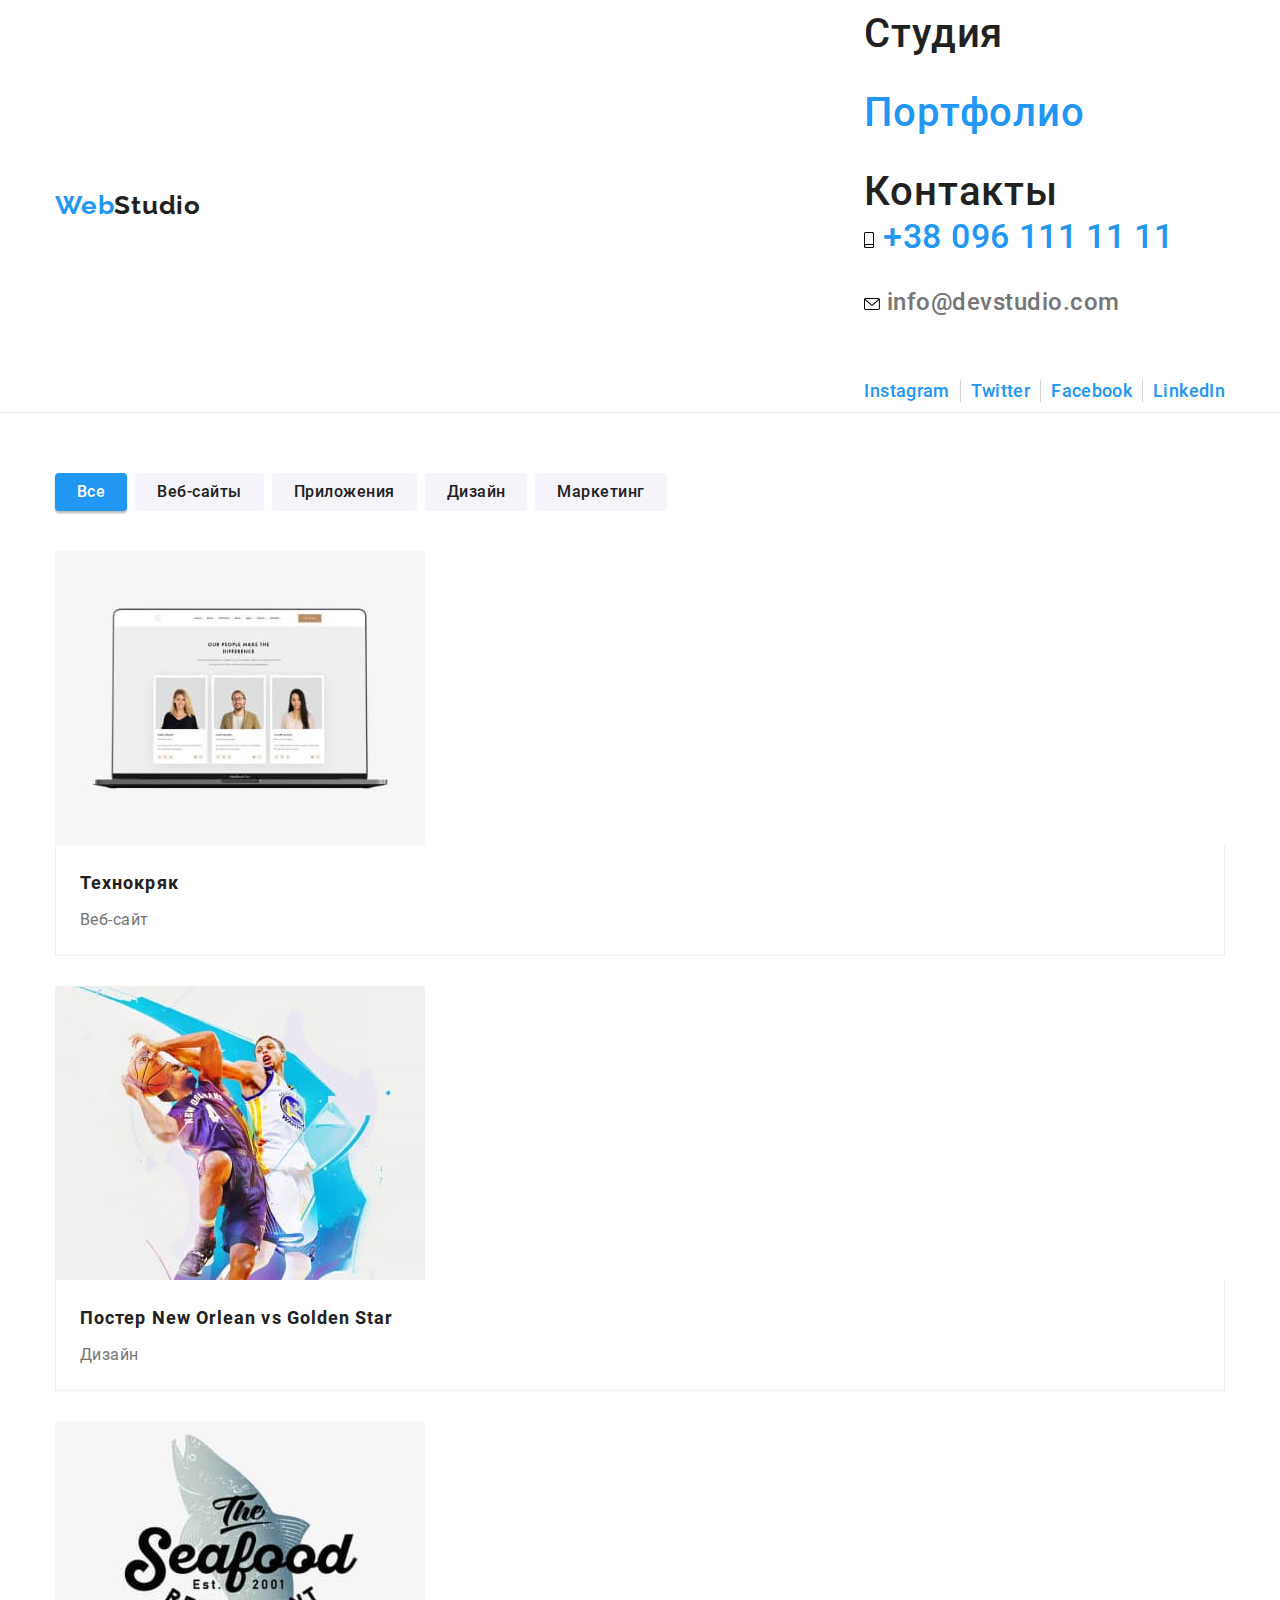
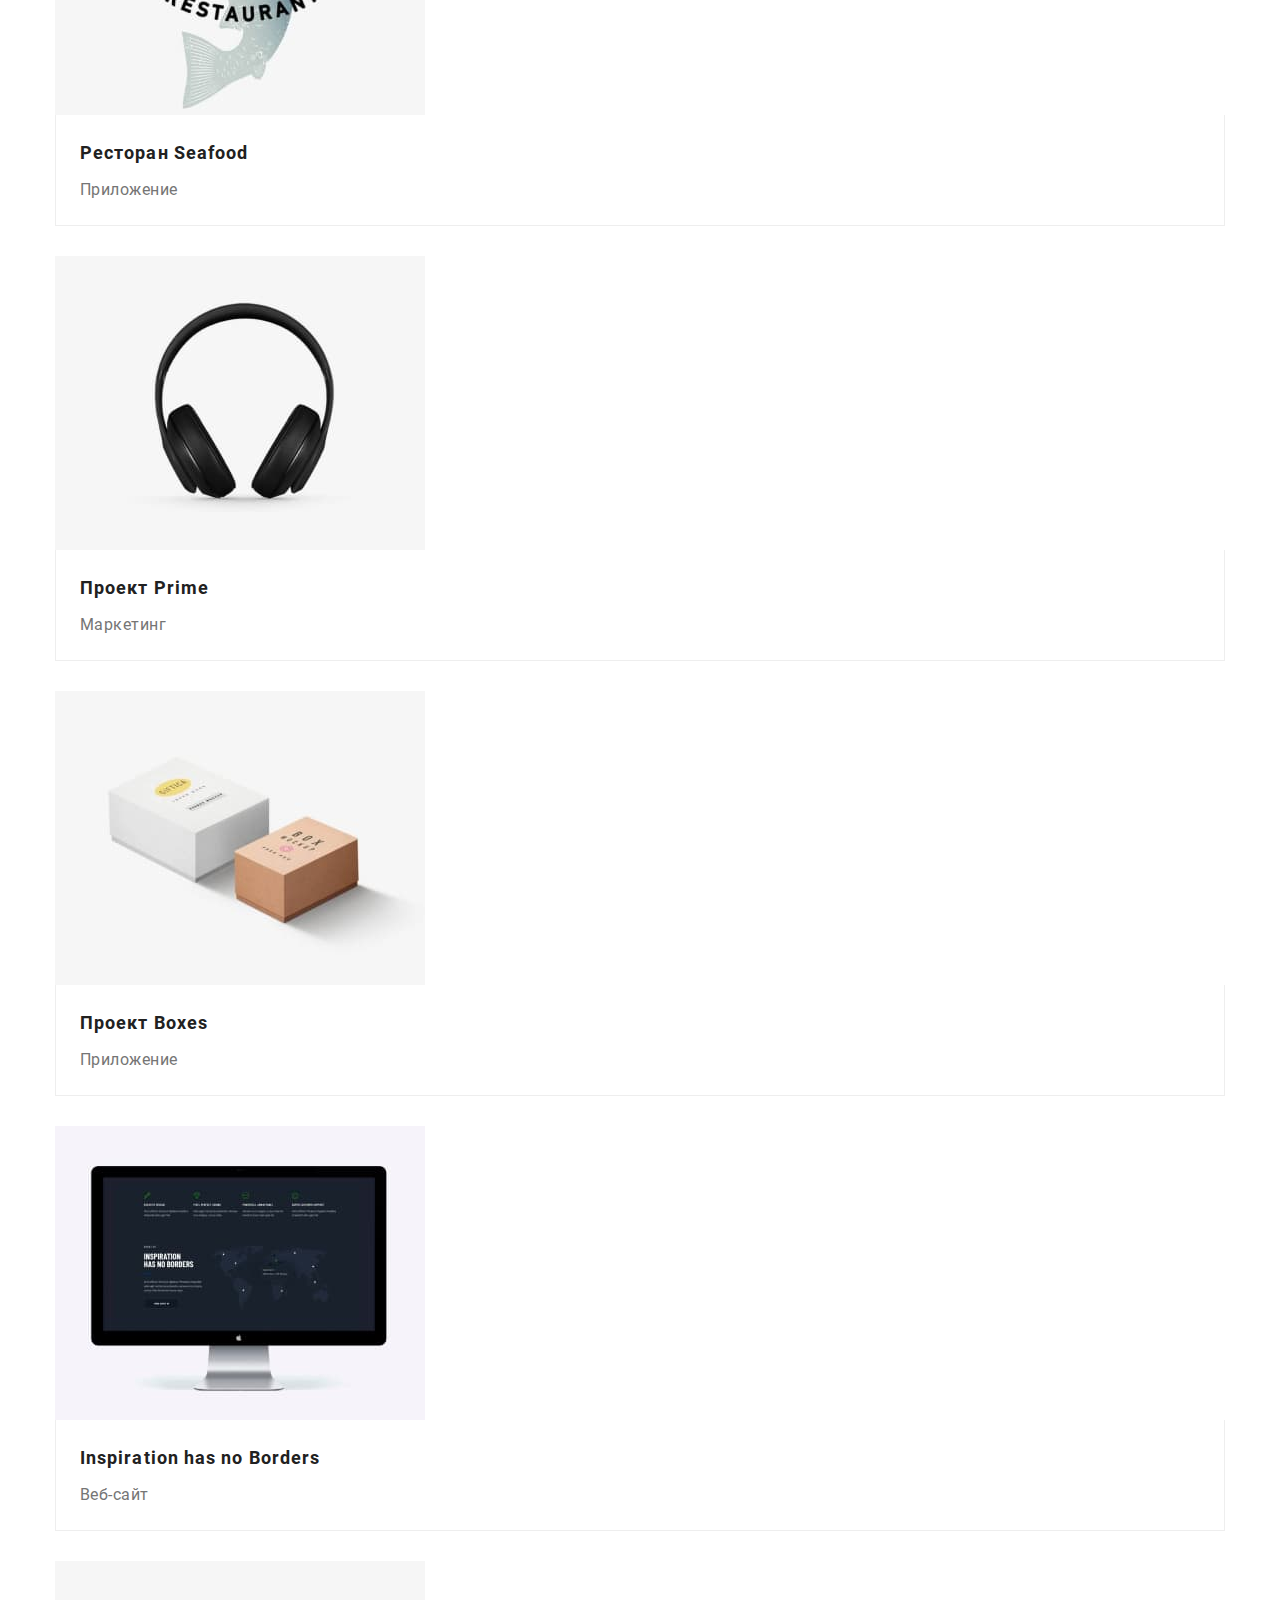
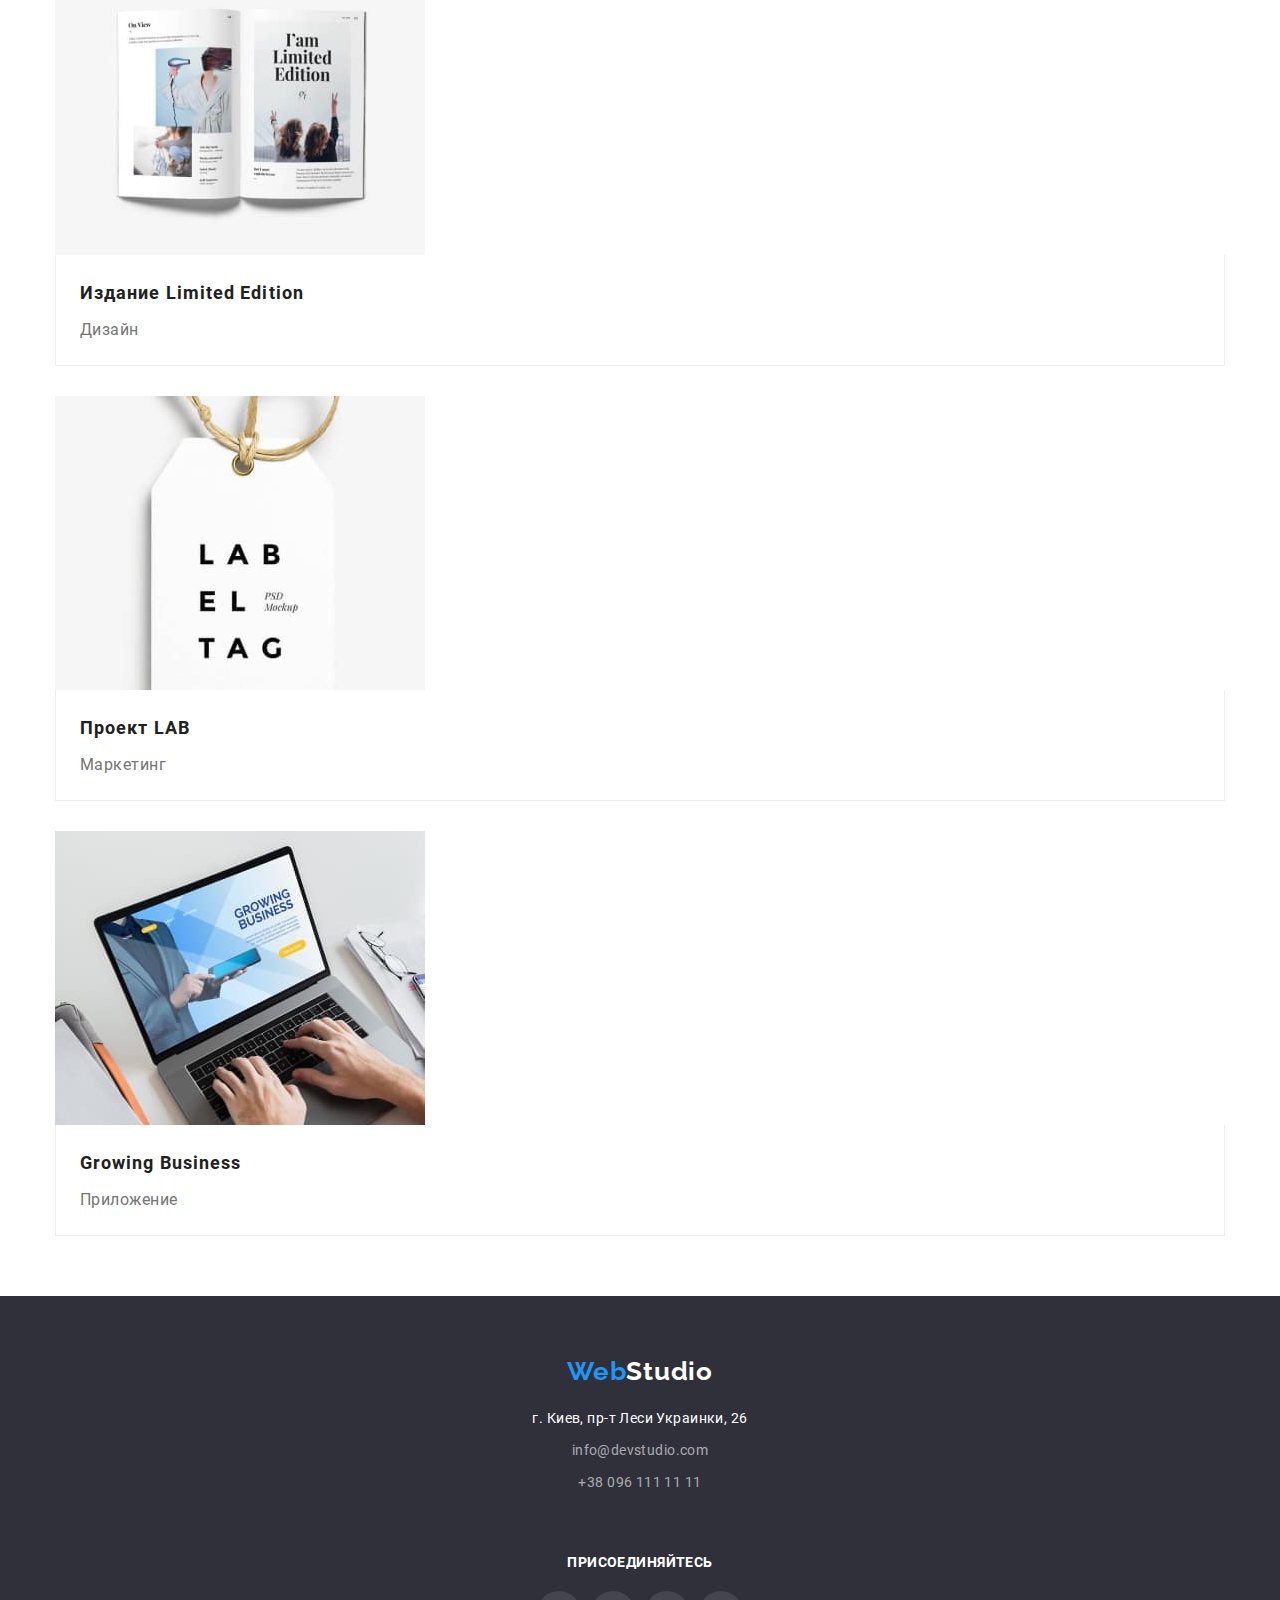
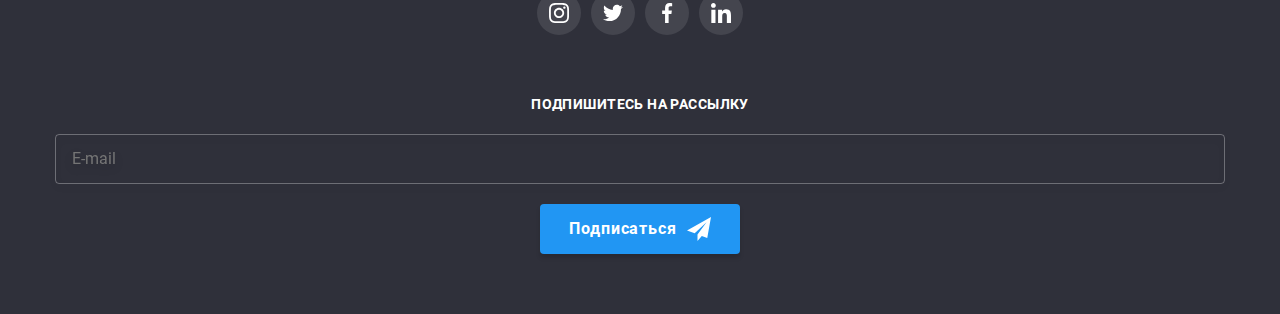
==== commit b73e1781: "Layouts mobile modal" ====
--- a/portfolio.html
+++ b/portfolio.html
@@ -11,7 +11,7 @@
   </head>
   <body class="page">
     <!-- HEADER -->
-    <!-- <header class="header">
+    <header class="header">
       <div class="header__container container">
         <a href="./index.html" lang="en" class="logo"
           >Web<span class="logo__text logo__text--black">Studio</span></a
@@ -90,7 +90,7 @@
           </ul>
         </div>
       </div>
-    </header> -->
+    </header>
 
     <!--MAIN-->
     <main>
--- a/css/main.min.css
+++ b/css/main.min.css
@@ -1 +1 @@
-/*! modern-normalize v1.1.0 | MIT License | https://github.com/sindresorhus/modern-normalize */*,::before,::after{-webkit-box-sizing:border-box;box-sizing:border-box}html{line-height:1.15;-webkit-text-size-adjust:100%;-moz-tab-size:4;-o-tab-size:4;tab-size:4}body{margin:0;font-family:system-ui,-apple-system,"Segoe UI",Roboto,Helvetica,Arial,sans-serif,"Apple Color Emoji","Segoe UI Emoji"}hr{height:0;color:inherit}abbr[title]{-webkit-text-decoration:underline dotted;text-decoration:underline dotted}b,strong{font-weight:bolder}code,kbd,samp,pre{font-family:ui-monospace,SFMono-Regular,Consolas,"Liberation Mono",Menlo,monospace;font-size:1em}small{font-size:80%}sub,sup{font-size:75%;line-height:0;position:relative;vertical-align:baseline}sub{bottom:-0.25em}sup{top:-0.5em}table{text-indent:0;border-color:inherit}button,input,optgroup,select,textarea{font-family:inherit;font-size:100%;line-height:1.15;margin:0}button,select{text-transform:none}button,[type=button],[type=reset],[type=submit]{-webkit-appearance:button}::-moz-focus-inner{border-style:none;padding:0}:-moz-focusring{outline:1px dotted ButtonText}:-moz-ui-invalid{box-shadow:none}legend{padding:0}progress{vertical-align:baseline}::-webkit-inner-spin-button,::-webkit-outer-spin-button{height:auto}[type=search]{-webkit-appearance:textfield;outline-offset:-2px}::-webkit-search-decoration{-webkit-appearance:none}::-webkit-file-upload-button{-webkit-appearance:button;font:inherit}summary{display:list-item}@font-face{font-family:"Roboto";font-style:normal;font-weight:400;src:url("../fonts/roboto-v30-latin_cyrillic-regular.eot");src:local(""),url("../fonts/roboto-v30-latin_cyrillic-regular.eot?#iefix") format("embedded-opentype"),url("../fonts/roboto-v30-latin_cyrillic-regular.woff2") format("woff2"),url("../fonts/roboto-v30-latin_cyrillic-regular.woff") format("woff"),url("../fonts/roboto-v30-latin_cyrillic-regular.ttf") format("truetype"),url("../fonts/roboto-v30-latin_cyrillic-regular.svg#Roboto") format("svg")}@font-face{font-family:"Roboto";font-style:normal;font-weight:500;src:url("../fonts/roboto-v30-latin_cyrillic-500.eot");src:local(""),url("../fonts/roboto-v30-latin_cyrillic-500.eot?#iefix") format("embedded-opentype"),url("../fonts/roboto-v30-latin_cyrillic-500.woff2") format("woff2"),url("../fonts/roboto-v30-latin_cyrillic-500.woff") format("woff"),url("../fonts/roboto-v30-latin_cyrillic-500.ttf") format("truetype"),url("../fonts/roboto-v30-latin_cyrillic-500.svg#Roboto") format("svg")}@font-face{font-family:"Roboto";font-style:normal;font-weight:700;src:url("../fonts/roboto-v30-latin_cyrillic-700.eot");src:local(""),url("../fonts/roboto-v30-latin_cyrillic-700.eot?#iefix") format("embedded-opentype"),url("../fonts/roboto-v30-latin_cyrillic-700.woff2") format("woff2"),url("../fonts/roboto-v30-latin_cyrillic-700.woff") format("woff"),url("../fonts/roboto-v30-latin_cyrillic-700.ttf") format("truetype"),url("../fonts/roboto-v30-latin_cyrillic-700.svg#Roboto") format("svg")}@font-face{font-family:"Roboto";font-style:normal;font-weight:900;src:url("../fonts/roboto-v30-latin_cyrillic-900.eot");src:local(""),url("../fonts/roboto-v30-latin_cyrillic-900.eot?#iefix") format("embedded-opentype"),url("../fonts/roboto-v30-latin_cyrillic-900.woff2") format("woff2"),url("../fonts/roboto-v30-latin_cyrillic-900.woff") format("woff"),url("../fonts/roboto-v30-latin_cyrillic-900.ttf") format("truetype"),url("../fonts/roboto-v30-latin_cyrillic-900.svg#Roboto") format("svg")}@font-face{font-family:"Raleway";font-style:normal;font-weight:700;src:url("../fonts/raleway-v27-latin-700.eot");src:local(""),url("../fonts/raleway-v27-latin-700.eot?#iefix") format("embedded-opentype"),url("../fonts/raleway-v27-latin-700.woff2") format("woff2"),url("../fonts/raleway-v27-latin-700.woff") format("woff"),url("../fonts/raleway-v27-latin-700.ttf") format("truetype"),url("../fonts/raleway-v27-latin-700.svg#Raleway") format("svg")}:root{--main-text: #757575;--white-text: #ffffff;--secondary-text: #212121;--accent: #2196f3;--grey-accent: #f5f4fa;--grey-social: #afb1b8;--duration: cubic-bezier(0.4, 0, 0.2, 1);--speed: 250ms}.visually-hidden,.values__title--visually-hidden{position:absolute;width:1px;height:1px;margin:-1px;border:0;padding:0;white-space:nowrap;-webkit-clip-path:inset(100%);clip-path:inset(100%);clip:rect(0 0 0 0);overflow:hidden}.team__title,.clients__title{margin-bottom:30px;font-size:28px;line-height:1.18;text-align:center;letter-spacing:.03em;color:var(--secondary-text)}.join-social__title,.subscription__title{color:var(--white-text);font-size:14px;line-height:1.14;letter-spacing:.03em;text-transform:uppercase}.join-social__link{display:-webkit-box;display:-ms-flexbox;display:flex;-webkit-box-align:center;-ms-flex-align:center;align-items:center;-webkit-box-pack:center;-ms-flex-pack:center;justify-content:center;width:44px;height:44px;border-radius:50%}html{-webkit-box-sizing:border-box;box-sizing:border-box}img{display:block;max-width:100%;height:auto}*,*::before,*::after{-webkit-box-sizing:inherit;box-sizing:inherit}p,h1,h2,h3,h4,h5,h6{margin:0}ul{margin:0;padding-left:0;list-style:none}.page{background-color:#fff;color:var(--main-text);font-family:Roboto,sans-serif}@media screen and (min-width: 1200px){.page{padding-left:0;padding-right:0}}.page.no-scroll{overflow:hidden}a{text-decoration:none}.container{padding:60px 15px;margin:0 auto;width:100%}@media screen and (min-width: 480px){.container{max-width:480px}}@media screen and (min-width: 768px){.container{max-width:768px}}@media screen and (min-width: 1200px){.container{max-width:1200px}}.filter{display:-webkit-box;display:-ms-flexbox;display:flex;-ms-flex-wrap:wrap;flex-wrap:wrap;gap:15px 8px;margin-bottom:40px}.filter__btn{padding:6px 22px 6px 22px;color:var(--secondary-text);background-color:var(--grey-accent);font-family:inherit;cursor:pointer;font-weight:500;font-size:16px;line-height:1.63;text-align:center;letter-spacing:.03em;border-radius:4px;border:none;-webkit-transition:background-color var(--speed) var(--duration),color var(--speed) var(--duration),-webkit-box-shadow var(--speed) var(--duration);transition:background-color var(--speed) var(--duration),color var(--speed) var(--duration),-webkit-box-shadow var(--speed) var(--duration);transition:background-color var(--speed) var(--duration),color var(--speed) var(--duration),box-shadow var(--speed) var(--duration);transition:background-color var(--speed) var(--duration),color var(--speed) var(--duration),box-shadow var(--speed) var(--duration),-webkit-box-shadow var(--speed) var(--duration)}.filter__btn:hover,.filter__btn:focus,.filter__btn--active{color:var(--white-text);background-color:var(--accent);-webkit-box-shadow:0px 3px 1px rgba(0,0,0,.1),0px 1px 2px rgba(0,0,0,.08),0px 2px 2px rgba(0,0,0,.12);box-shadow:0px 3px 1px rgba(0,0,0,.1),0px 1px 2px rgba(0,0,0,.08),0px 2px 2px rgba(0,0,0,.12)}.contacts__link{font-weight:500;font-size:34px;line-height:1.18;letter-spacing:.02em;color:var(--accent);-webkit-transition:color var(--speed) var(--duration);transition:color var(--speed) var(--duration)}.contacts__link:hover,.contacts__link:focus{color:var(--accent)}.contacts__link--mob-grey{font-weight:500;font-size:24px;line-height:1.17;letter-spacing:.02em;color:var(--main-text)}@media screen and (max-width: 767px){.contacts__icon{display:none}}.contacts .contacts__item+.contacts__item{margin-bottom:32px}.footer__contacts{margin-top:8px;margin-bottom:60px}.footer__contacts .contacts__item--footer+.contacts__item--footer{margin-top:8px}.contacts__link--footer{color:rgba(255,255,255,.6);font-style:normal;font-weight:400;font-size:14px;line-height:1.71;letter-spacing:.03em;-webkit-transition:color var(--speed) var(--duration);transition:color var(--speed) var(--duration)}.contacts__link--footer:hover,.contacts__link--footer:focus{color:var(--accent)}.footer{background-color:#2f303a;text-align:center}.address{margin-top:20px}.addresss__text{color:var(--white-text);font-style:normal;font-size:14px;line-height:1.71;letter-spacing:.03em}.header{border-bottom:1px solid #ececec}.header__container{position:relative;display:-webkit-box;display:-ms-flexbox;display:flex;-webkit-box-align:center;-ms-flex-align:center;align-items:center;-webkit-box-pack:justify;-ms-flex-pack:justify;justify-content:space-between;padding-top:10px;padding-bottom:10px}.header__contacts{display:-webkit-box;display:-ms-flexbox;display:flex;-webkit-box-orient:vertical;-webkit-box-direction:reverse;-ms-flex-direction:column-reverse;flex-direction:column-reverse}.logo{display:inline-block;color:var(--accent);font-family:Raleway,sans-serif;font-weight:700;font-size:26px;line-height:1.19;letter-spacing:.03em}.logo__text--black{display:inline-block;color:var(--secondary-text);font-family:Raleway,sans-serif;font-weight:700;font-size:26px;line-height:1.19;letter-spacing:.03em}.logo__text--white{display:inline-block;color:var(--white-text);font-family:Raleway,sans-serif;font-weight:700;font-size:26px;line-height:1.19;letter-spacing:.03em}.backdrop{padding-bottom:93px;padding-left:15px;padding-right:15px;position:fixed;top:0;left:0;width:100%;height:100%;z-index:1;background-color:rgba(0,0,0,.2);opacity:1;-webkit-transition:opacity var(--speed) var(--duration);transition:opacity var(--speed) var(--duration)}.backdrop.is-hidden{opacity:0;pointer-events:none}.backdrop.is-hidden .modal{-webkit-transform:translate(-50%, -50%) scale(0.9);transform:translate(-50%, -50%) scale(0.9)}.modal{position:absolute;top:50%;left:50%;width:528px;min-height:581px;padding:40px;background-color:var(--white-text);-webkit-box-shadow:0px 1px 3px rgba(0,0,0,.12),0px 1px 1px rgba(0,0,0,.14),0px 2px 1px rgba(0,0,0,.2);box-shadow:0px 1px 3px rgba(0,0,0,.12),0px 1px 1px rgba(0,0,0,.14),0px 2px 1px rgba(0,0,0,.2);border-radius:4px;-webkit-transform:translate(-50%, -50%) scale(1);transform:translate(-50%, -50%) scale(1);-webkit-transition:-webkit-transform var(--speed) var(--duration);transition:-webkit-transform var(--speed) var(--duration);transition:transform var(--speed) var(--duration);transition:transform var(--speed) var(--duration), -webkit-transform var(--speed) var(--duration)}.modal__form{display:-webkit-box;display:-ms-flexbox;display:flex;-webkit-box-orient:vertical;-webkit-box-direction:normal;-ms-flex-direction:column;flex-direction:column}.modal__title{margin-bottom:12px;font-size:20px;line-height:1.15;text-align:center;letter-spacing:.03em;color:var(--secondary-text)}.modal__field:not(:last-child){display:-webkit-box;display:-ms-flexbox;display:flex;-webkit-box-orient:vertical;-webkit-box-direction:normal;-ms-flex-direction:column;flex-direction:column;margin-bottom:10px}.modal__label{font-size:12px;line-height:1.17;letter-spacing:.01em;color:var(--main-text)}.modal__input{padding-left:35px;padding-right:15px;height:40px;width:100%;border:1px solid rgba(33,33,33,.2);border-radius:4px;color:var(--secondary-text);outline:none;-webkit-transition:border-color var(--speed) var(--duration);transition:border-color var(--speed) var(--duration)}.modal__input:focus{border:1px solid var(--accent)}.modal__input:focus+.modal__icon{fill:var(--accent)}.modal__input.textarea{height:120px;padding:12px;resize:none}.modal__block{position:relative;margin-top:4px}.modal__icon{position:absolute;left:12px;top:50%;-webkit-transform:translateY(-50%);transform:translateY(-50%);-webkit-transition:fill var(--speed) var(--duration);transition:fill var(--speed) var(--duration)}.modal__field .textarea::-webkit-input-placeholder{font-size:14px;line-height:1.14;letter-spacing:.01em;color:rgba(117,117,117,.5)}.modal__field .textarea::-moz-placeholder{font-size:14px;line-height:1.14;letter-spacing:.01em;color:rgba(117,117,117,.5)}.modal__field .textarea:-ms-input-placeholder{font-size:14px;line-height:1.14;letter-spacing:.01em;color:rgba(117,117,117,.5)}.modal__field .textarea::-ms-input-placeholder{font-size:14px;line-height:1.14;letter-spacing:.01em;color:rgba(117,117,117,.5)}.modal__field .textarea::placeholder{font-size:14px;line-height:1.14;letter-spacing:.01em;color:rgba(117,117,117,.5)}.modal__agree{display:-webkit-box;display:-ms-flexbox;display:flex;-webkit-box-align:center;-ms-flex-align:center;align-items:center;margin-top:20px;margin-bottom:30px;margin-left:12px;font-size:14px;line-height:1.71;letter-spacing:.03em}.modal__agree-label{position:relative;display:-webkit-box;display:-ms-flexbox;display:flex;-webkit-box-align:center;-ms-flex-align:center;align-items:center}.modal__agree-link .link{color:var(--accent);text-decoration:underline;-webkit-transition:-webkit-text-decoration var(--speed) var(--duration);transition:-webkit-text-decoration var(--speed) var(--duration);transition:text-decoration var(--speed) var(--duration);transition:text-decoration var(--speed) var(--duration), -webkit-text-decoration var(--speed) var(--duration)}.modal__agree-link .link:hover{-webkit-text-decoration-color:rgba(0,0,0,0);text-decoration-color:rgba(0,0,0,0)}.modal__icon-frame{margin-right:7px;opacity:1;-webkit-transition:fill var(--speed) var(--duration),opacity var(--speed) var(--duration),-webkit-box-shadow var(--speed) var(--duration);transition:fill var(--speed) var(--duration),opacity var(--speed) var(--duration),-webkit-box-shadow var(--speed) var(--duration);transition:fill var(--speed) var(--duration),box-shadow var(--speed) var(--duration),opacity var(--speed) var(--duration);transition:fill var(--speed) var(--duration),box-shadow var(--speed) var(--duration),opacity var(--speed) var(--duration),-webkit-box-shadow var(--speed) var(--duration)}.modal__checkbox:hover+.modal__icon-frame{-webkit-box-shadow:0px 3px 3px rgba(0,0,0,.15);box-shadow:0px 3px 3px rgba(0,0,0,.15)}.modal__checkbox:focus+.modal__icon-frame{-webkit-box-shadow:0px 2px 2px rgba(0,0,0,.15);box-shadow:0px 2px 2px rgba(0,0,0,.15);fill:var(--accent)}.modal__checkbox:checked+.modal__icon-frame{opacity:0}.modal__icon-checked{position:absolute;margin-right:7px;opacity:0;-webkit-transition:opacity var(--speed) var(--duration);transition:opacity var(--speed) var(--duration)}.modal__checkbox:checked~.modal__icon-checked{opacity:1}.menu{z-index:2}@media screen and (max-width: 767px){.menu{position:fixed;display:none;top:0;left:0;width:100%;height:100%;padding:48px 40px;background-color:var(--white-text)}.menu.is-open{display:-webkit-box;display:-ms-flexbox;display:flex;-webkit-box-orient:vertical;-webkit-box-direction:normal;-ms-flex-direction:column;flex-direction:column}}.menu__btn{z-index:3;top:10px;right:15px;display:-webkit-inline-box;display:-ms-inline-flexbox;display:inline-flex;margin:0;padding:0;border:0;color:var(--secondary-text);background-color:rgba(0,0,0,0);-webkit-transition:color var(--speed) var(--duration);transition:color var(--speed) var(--duration)}.menu__btn:hover,.menu__btn:focus{color:var(--accent);-webkit-transition:color var(--speed) var(--duration);transition:color var(--speed) var(--duration)}@media screen and (min-width: 768px){.menu__btn{display:none}}.menu__icon{fill:currentColor}.menu__btn .menu__cross{display:none}.menu__btn.is-open{color:var(--secondary-text);-webkit-transition:color var(--speed) var(--duration);transition:color var(--speed) var(--duration)}.menu__btn.is-open:hover,.menu__btn.is-open:focus{color:var(--accent);-webkit-transition:color var(--speed) var(--duration);transition:color var(--speed) var(--duration)}.menu__btn.is-open .menu__cross{display:block}.menu__btn.is-open .menu__lines{display:none}.header__navigation{margin-bottom:auto}.navigation__list{display:-webkit-box;display:-ms-flexbox;display:flex;-webkit-box-orient:vertical;-webkit-box-direction:normal;-ms-flex-direction:column;flex-direction:column;gap:32px}.navigation__link{font-weight:500;font-size:40px;line-height:1.18;letter-spacing:.02em;color:var(--secondary-text);-webkit-transition:color var(--speed) var(--duration);transition:color var(--speed) var(--duration)}.navigation__link:hover,.navigation__link:focus{color:var(--accent)}.navigation__link--current{color:var(--accent)}.profiles{display:-webkit-box;display:-ms-flexbox;display:flex;margin-top:64px}.profiles__item:not(:first-child){padding-left:10px}.profiles__item:not(:last-child){border-right:1px solid rgba(33,33,33,.2);padding-right:10px}.profiles__link{font-weight:500;font-size:18px;line-height:1.22;letter-spacing:.02em;color:var(--accent)}.join-social__list{margin-top:20px;margin-bottom:60px;display:-webkit-box;display:-ms-flexbox;display:flex;-webkit-box-pack:center;-ms-flex-pack:center;justify-content:center}.join-social__item{margin-right:10px}.join-social__item:last-child{margin-right:0}.join-social__link{color:var(--white-text);background-color:rgba(255,255,255,.1);-webkit-transition:background-color var(--speed) var(--duration);transition:background-color var(--speed) var(--duration)}.join-social__link:hover,.join-social__link:focus{background-color:var(--accent);color:var(--white-text)}.join-social__icon{fill:currentColor}.member-social{display:-webkit-box;display:-ms-flexbox;display:flex;-webkit-box-pack:center;-ms-flex-pack:center;justify-content:center;gap:34px}.member-social__link{color:var(--grey-social);-webkit-transition:background-color var(--speed) var(--duration),color var(--speed) var(--duration);transition:background-color var(--speed) var(--duration),color var(--speed) var(--duration)}.member-social__link:hover,.member-social__link:focus{color:var(--accent)}.member-social__icon{display:-webkit-box;display:-ms-flexbox;display:flex;fill:currentColor}.subscription__input{margin-top:20px;display:-webkit-box;display:-ms-flexbox;display:flex;-webkit-box-align:center;-ms-flex-align:center;align-items:center;-webkit-box-orient:vertical;-webkit-box-direction:normal;-ms-flex-direction:column;flex-direction:column}.subscription__field{padding-left:16px;padding-right:16px;margin-bottom:20px;width:100%;height:50px;left:815px;top:2787px;border:1px solid rgba(255,255,255,.3);-webkit-filter:drop-shadow(0px 4px 4px rgba(0, 0, 0, 0.15));filter:drop-shadow(0px 4px 4px rgba(0, 0, 0, 0.15));color:var(--white-text);border-radius:4px;background-color:rgba(0,0,0,0);outline:none;-webkit-transition:border-color var(--speed) var(--duration);transition:border-color var(--speed) var(--duration)}.subscription__field:focus{border-color:var(--accent)}.subscription__btn{display:-webkit-box;display:-ms-flexbox;display:flex;-webkit-box-align:center;-ms-flex-align:center;align-items:center;-webkit-box-pack:center;-ms-flex-pack:center;justify-content:center;width:200px;height:50px;background:var(--accent);-webkit-box-shadow:0px 4px 4px rgba(0,0,0,.15);box-shadow:0px 4px 4px rgba(0,0,0,.15);border-radius:4px;border:none;font-weight:700;font-size:16px;line-height:1.88px;text-align:center;letter-spacing:.06em;color:var(--white-text);cursor:pointer;-webkit-transition:background-color var(--speed) var(--duration),-webkit-box-shadow var(--speed) var(--duration);transition:background-color var(--speed) var(--duration),-webkit-box-shadow var(--speed) var(--duration);transition:background-color var(--speed) var(--duration),box-shadow var(--speed) var(--duration);transition:background-color var(--speed) var(--duration),box-shadow var(--speed) var(--duration),-webkit-box-shadow var(--speed) var(--duration)}.subscription__btn:hover,.subscription__btn:focus{background-color:#188ce8}.subscription__icon{fill:var(--white-text);margin-left:10px}.hero__title{margin-bottom:30px;font-weight:900;font-size:26px;line-height:1.62;letter-spacing:.06em;text-transform:uppercase;color:var(--white-text)}.hero{padding-top:118px;padding-bottom:118px;text-align:center;background-image:-webkit-gradient(linear, left top, right top, from(rgba(47, 48, 58, 0.4)), to(rgba(47, 48, 58, 0.4))),url(../images/background/hero-bcg.jpg);background-image:linear-gradient(to right, rgba(47, 48, 58, 0.4), rgba(47, 48, 58, 0.4)),url(../images/background/hero-bcg.jpg)}.hero__container{padding-right:60px;padding-left:60px}.hero__btn{padding:10px 10px 10px 10px;min-width:200px;background-color:var(--accent);color:var(--white-text);cursor:pointer;font-family:inherit;font-weight:700;font-size:16px;line-height:1.88;letter-spacing:.06em;-webkit-box-shadow:0px 4px 4px rgba(0,0,0,.15);box-shadow:0px 4px 4px rgba(0,0,0,.15);border-radius:4px;border:none;-webkit-transition:background-color var(--speed) var(--duration),-webkit-box-shadow var(--speed) var(--duration);transition:background-color var(--speed) var(--duration),-webkit-box-shadow var(--speed) var(--duration);transition:background-color var(--speed) var(--duration),box-shadow var(--speed) var(--duration);transition:background-color var(--speed) var(--duration),box-shadow var(--speed) var(--duration),-webkit-box-shadow var(--speed) var(--duration)}.hero__btn:hover,.hero__btn:focus{background-color:#188ce8}.values__list{display:-webkit-box;display:-ms-flexbox;display:flex;-ms-flex-wrap:wrap;flex-wrap:wrap;gap:30px}@media screen and (max-width: 479px){.values__list{-webkit-box-orient:vertical;-webkit-box-direction:normal;-ms-flex-direction:column;flex-direction:column}}@media screen and (min-width: 768px){.values__item{width:calc((100% - 30px)/2)}}@media screen and (min-width: 1200px){.values__item{width:calc((100% - 90px)/4)}}.values__block{display:-webkit-box;display:-ms-flexbox;display:flex;-webkit-box-pack:center;-ms-flex-pack:center;justify-content:center;margin-bottom:30px;padding-top:25px;padding-bottom:25px;background:var(--grey-accent);border-radius:4px}.values__headline{margin-bottom:10px;text-align:center;color:var(--secondary-text);font-size:14px;line-height:1.14;letter-spacing:.03em;text-transform:uppercase}.values__description{color:var(--main-text);font-size:14px;line-height:1.71;letter-spacing:.03em}.services{display:none}.team{background-color:var(--grey-accent)}.members{display:-webkit-box;display:-ms-flexbox;display:flex;-ms-flex-wrap:wrap;flex-wrap:wrap;gap:30px}@media screen and (max-width: 480px){.members{-webkit-box-orient:vertical;-webkit-box-direction:normal;-ms-flex-direction:column;flex-direction:column}}.members__item{background-color:var(--white-text);-webkit-box-shadow:0px 1px 3px rgba(0,0,0,.12),0px 1px 1px rgba(0,0,0,.14),0px 2px 1px rgba(0,0,0,.2);box-shadow:0px 1px 3px rgba(0,0,0,.12),0px 1px 1px rgba(0,0,0,.14),0px 2px 1px rgba(0,0,0,.2);border-radius:0px 0px 4px 4px}@media screen and (min-width: 768px){.members__item{width:calc((100% - 30px)/2)}}@media screen and (min-width: 1200px){.members__item{width:calc((100% - 90px)/4)}}.members__info{padding-top:30px;padding-bottom:36px}.members__name{margin-bottom:10px;color:var(--secondary-text);font-weight:500;font-size:16px;line-height:1.19;text-align:center;letter-spacing:.03em}.members__position{margin-bottom:28px;color:var(--main-text);font-size:16px;line-height:1.19;text-align:center;letter-spacing:.03em}.clients__list{display:-webkit-box;display:-ms-flexbox;display:flex;-ms-flex-wrap:wrap;flex-wrap:wrap;gap:30px}.clients__item{height:92px;width:calc((100% - 30px)/2)}@media screen and (min-width: 768px){.clients__item{width:calc((100% - 60px)/3)}}@media screen and (min-width: 1200px){.clients__item{width:calc((100% - 150px)/6)}}.client__link{display:-webkit-box;display:-ms-flexbox;display:flex;-webkit-box-align:center;-ms-flex-align:center;align-items:center;-webkit-box-pack:center;-ms-flex-pack:center;justify-content:center;border:1px solid #afb1b8;border-radius:4px;width:100%;height:100%;-webkit-transition:border var(--speed) var(--duration);transition:border var(--speed) var(--duration)}.client__link:hover,.client__link:focus{border:1px solid var(--accent)}.clients__logo{fill:#afb1b8;-webkit-transition:fill var(--speed) var(--duration);transition:fill var(--speed) var(--duration)}.client__link:hover .clients__logo,.client__link:focus .clients__logo{fill:var(--accent)}.projects{display:-webkit-box;display:-ms-flexbox;display:flex;-webkit-box-orient:vertical;-webkit-box-direction:normal;-ms-flex-direction:column;flex-direction:column;gap:30px}.projects__item{width:100%}.projects__thumb{position:relative;overflow:hidden}.projects__overlay{position:absolute;top:0;display:-webkit-box;display:-ms-flexbox;display:flex;-webkit-box-align:center;-ms-flex-align:center;align-items:center;padding-left:24px;padding-right:24px;height:100%;font-size:18px;line-height:1.56;letter-spacing:.03em;color:var(--white-text);background-color:rgba(33,150,243,.9);-webkit-transform:translateY(100%);transform:translateY(100%);-webkit-transition:-webkit-transform var(--speed) var(--duration);transition:-webkit-transform var(--speed) var(--duration);transition:transform var(--speed) var(--duration);transition:transform var(--speed) var(--duration), -webkit-transform var(--speed) var(--duration)}.projects__item .projects__link:hover .projects__overlay,.projects__item .projects__link:focus .projects__overlay{-webkit-transform:translateY(0);transform:translateY(0)}.projects__item .projects__info{padding:20px 24px;border-right:1px solid #eee;border-left:1px solid #eee;border-bottom:1px solid #eee}.projects__name{padding-bottom:4px;color:var(--secondary-text);font-size:18px;line-height:2;letter-spacing:.06em}.projects__service{color:var(--main-text);font-size:16px;line-height:1.88;letter-spacing:.03em}.projects__link{display:block;-webkit-transition:-webkit-box-shadow var(--speed) var(--duration);transition:-webkit-box-shadow var(--speed) var(--duration);transition:box-shadow var(--speed) var(--duration);transition:box-shadow var(--speed) var(--duration), -webkit-box-shadow var(--speed) var(--duration)}.projects__link:hover,.projects__link:focus{-webkit-box-shadow:0px 1px 1px rgba(0,0,0,.12),0px 4px 4px rgba(0,0,0,.06),1px 4px 6px rgba(0,0,0,.16);box-shadow:0px 1px 1px rgba(0,0,0,.12),0px 4px 4px rgba(0,0,0,.06),1px 4px 6px rgba(0,0,0,.16)}/*# sourceMappingURL=main.min.css.map */+/*! modern-normalize v1.1.0 | MIT License | https://github.com/sindresorhus/modern-normalize */*,::before,::after{-webkit-box-sizing:border-box;box-sizing:border-box}html{line-height:1.15;-webkit-text-size-adjust:100%;-moz-tab-size:4;-o-tab-size:4;tab-size:4}body{margin:0;font-family:system-ui,-apple-system,"Segoe UI",Roboto,Helvetica,Arial,sans-serif,"Apple Color Emoji","Segoe UI Emoji"}hr{height:0;color:inherit}abbr[title]{-webkit-text-decoration:underline dotted;text-decoration:underline dotted}b,strong{font-weight:bolder}code,kbd,samp,pre{font-family:ui-monospace,SFMono-Regular,Consolas,"Liberation Mono",Menlo,monospace;font-size:1em}small{font-size:80%}sub,sup{font-size:75%;line-height:0;position:relative;vertical-align:baseline}sub{bottom:-0.25em}sup{top:-0.5em}table{text-indent:0;border-color:inherit}button,input,optgroup,select,textarea{font-family:inherit;font-size:100%;line-height:1.15;margin:0}button,select{text-transform:none}button,[type=button],[type=reset],[type=submit]{-webkit-appearance:button}::-moz-focus-inner{border-style:none;padding:0}:-moz-focusring{outline:1px dotted ButtonText}:-moz-ui-invalid{box-shadow:none}legend{padding:0}progress{vertical-align:baseline}::-webkit-inner-spin-button,::-webkit-outer-spin-button{height:auto}[type=search]{-webkit-appearance:textfield;outline-offset:-2px}::-webkit-search-decoration{-webkit-appearance:none}::-webkit-file-upload-button{-webkit-appearance:button;font:inherit}summary{display:list-item}@font-face{font-family:"Roboto";font-style:normal;font-weight:400;src:url("../fonts/roboto-v30-latin_cyrillic-regular.eot");src:local(""),url("../fonts/roboto-v30-latin_cyrillic-regular.eot?#iefix") format("embedded-opentype"),url("../fonts/roboto-v30-latin_cyrillic-regular.woff2") format("woff2"),url("../fonts/roboto-v30-latin_cyrillic-regular.woff") format("woff"),url("../fonts/roboto-v30-latin_cyrillic-regular.ttf") format("truetype"),url("../fonts/roboto-v30-latin_cyrillic-regular.svg#Roboto") format("svg")}@font-face{font-family:"Roboto";font-style:normal;font-weight:500;src:url("../fonts/roboto-v30-latin_cyrillic-500.eot");src:local(""),url("../fonts/roboto-v30-latin_cyrillic-500.eot?#iefix") format("embedded-opentype"),url("../fonts/roboto-v30-latin_cyrillic-500.woff2") format("woff2"),url("../fonts/roboto-v30-latin_cyrillic-500.woff") format("woff"),url("../fonts/roboto-v30-latin_cyrillic-500.ttf") format("truetype"),url("../fonts/roboto-v30-latin_cyrillic-500.svg#Roboto") format("svg")}@font-face{font-family:"Roboto";font-style:normal;font-weight:700;src:url("../fonts/roboto-v30-latin_cyrillic-700.eot");src:local(""),url("../fonts/roboto-v30-latin_cyrillic-700.eot?#iefix") format("embedded-opentype"),url("../fonts/roboto-v30-latin_cyrillic-700.woff2") format("woff2"),url("../fonts/roboto-v30-latin_cyrillic-700.woff") format("woff"),url("../fonts/roboto-v30-latin_cyrillic-700.ttf") format("truetype"),url("../fonts/roboto-v30-latin_cyrillic-700.svg#Roboto") format("svg")}@font-face{font-family:"Roboto";font-style:normal;font-weight:900;src:url("../fonts/roboto-v30-latin_cyrillic-900.eot");src:local(""),url("../fonts/roboto-v30-latin_cyrillic-900.eot?#iefix") format("embedded-opentype"),url("../fonts/roboto-v30-latin_cyrillic-900.woff2") format("woff2"),url("../fonts/roboto-v30-latin_cyrillic-900.woff") format("woff"),url("../fonts/roboto-v30-latin_cyrillic-900.ttf") format("truetype"),url("../fonts/roboto-v30-latin_cyrillic-900.svg#Roboto") format("svg")}@font-face{font-family:"Raleway";font-style:normal;font-weight:700;src:url("../fonts/raleway-v27-latin-700.eot");src:local(""),url("../fonts/raleway-v27-latin-700.eot?#iefix") format("embedded-opentype"),url("../fonts/raleway-v27-latin-700.woff2") format("woff2"),url("../fonts/raleway-v27-latin-700.woff") format("woff"),url("../fonts/raleway-v27-latin-700.ttf") format("truetype"),url("../fonts/raleway-v27-latin-700.svg#Raleway") format("svg")}:root{--main-text: #757575;--white-text: #ffffff;--secondary-text: #212121;--accent: #2196f3;--grey-accent: #f5f4fa;--grey-social: #afb1b8;--duration: cubic-bezier(0.4, 0, 0.2, 1);--speed: 250ms}.visually-hidden,.values__title--visually-hidden{position:absolute;width:1px;height:1px;margin:-1px;border:0;padding:0;white-space:nowrap;-webkit-clip-path:inset(100%);clip-path:inset(100%);clip:rect(0 0 0 0);overflow:hidden}.team__title,.clients__title{margin-bottom:30px;font-size:28px;line-height:1.18;text-align:center;letter-spacing:.03em;color:var(--secondary-text)}.join-social__title,.subscription__title{color:var(--white-text);font-size:14px;line-height:1.14;letter-spacing:.03em;text-transform:uppercase}.join-social__link{display:-webkit-box;display:-ms-flexbox;display:flex;-webkit-box-align:center;-ms-flex-align:center;align-items:center;-webkit-box-pack:center;-ms-flex-pack:center;justify-content:center;width:44px;height:44px;border-radius:50%}html{-webkit-box-sizing:border-box;box-sizing:border-box}img{display:block;max-width:100%;height:auto}*,*::before,*::after{-webkit-box-sizing:inherit;box-sizing:inherit}p,h1,h2,h3,h4,h5,h6{margin:0}ul{margin:0;padding-left:0;list-style:none}.page{background-color:#fff;color:var(--main-text);font-family:Roboto,sans-serif}@media screen and (min-width: 1200px){.page{padding-left:0;padding-right:0}}.page.no-scroll{overflow:hidden}a{text-decoration:none}.container{padding:60px 15px;margin:0 auto;width:100%}@media screen and (max-width: 767px){.container{max-width:480px}}@media screen and (min-width: 768px)and (max-width: 1199px){.container{max-width:768px}}@media screen and (min-width: 1200px){.container{max-width:1200px}}.filter{display:-webkit-box;display:-ms-flexbox;display:flex;-ms-flex-wrap:wrap;flex-wrap:wrap;gap:15px 8px;margin-bottom:40px}.filter__btn{padding:6px 22px 6px 22px;color:var(--secondary-text);background-color:var(--grey-accent);font-family:inherit;cursor:pointer;font-weight:500;font-size:16px;line-height:1.63;text-align:center;letter-spacing:.03em;border-radius:4px;border:none;-webkit-transition:background-color var(--speed) var(--duration),color var(--speed) var(--duration),-webkit-box-shadow var(--speed) var(--duration);transition:background-color var(--speed) var(--duration),color var(--speed) var(--duration),-webkit-box-shadow var(--speed) var(--duration);transition:background-color var(--speed) var(--duration),color var(--speed) var(--duration),box-shadow var(--speed) var(--duration);transition:background-color var(--speed) var(--duration),color var(--speed) var(--duration),box-shadow var(--speed) var(--duration),-webkit-box-shadow var(--speed) var(--duration)}.filter__btn:hover,.filter__btn:focus,.filter__btn--active{color:var(--white-text);background-color:var(--accent);-webkit-box-shadow:0px 3px 1px rgba(0,0,0,.1),0px 1px 2px rgba(0,0,0,.08),0px 2px 2px rgba(0,0,0,.12);box-shadow:0px 3px 1px rgba(0,0,0,.1),0px 1px 2px rgba(0,0,0,.08),0px 2px 2px rgba(0,0,0,.12)}.contacts__link{font-weight:500;font-size:34px;line-height:1.18;letter-spacing:.02em;color:var(--accent);-webkit-transition:color var(--speed) var(--duration);transition:color var(--speed) var(--duration)}.contacts__link:hover,.contacts__link:focus{color:var(--accent)}.contacts__link--mob-grey{font-weight:500;font-size:24px;line-height:1.17;letter-spacing:.02em;color:var(--main-text)}@media screen and (max-width: 767px){.contacts__icon{display:none}}.contacts .contacts__item+.contacts__item{margin-bottom:32px}.footer__contacts{margin-top:8px;margin-bottom:60px}.footer__contacts .contacts__item--footer+.contacts__item--footer{margin-top:8px}.contacts__link--footer{color:rgba(255,255,255,.6);font-style:normal;font-weight:400;font-size:14px;line-height:1.71;letter-spacing:.03em;-webkit-transition:color var(--speed) var(--duration);transition:color var(--speed) var(--duration)}.contacts__link--footer:hover,.contacts__link--footer:focus{color:var(--accent)}.footer{background-color:#2f303a;text-align:center}.address{margin-top:20px}.addresss__text{color:var(--white-text);font-style:normal;font-size:14px;line-height:1.71;letter-spacing:.03em}.header{border-bottom:1px solid #ececec}.header__container{position:relative;display:-webkit-box;display:-ms-flexbox;display:flex;-webkit-box-align:center;-ms-flex-align:center;align-items:center;-webkit-box-pack:justify;-ms-flex-pack:justify;justify-content:space-between;padding-top:10px;padding-bottom:10px}.header__contacts{display:-webkit-box;display:-ms-flexbox;display:flex;-webkit-box-orient:vertical;-webkit-box-direction:reverse;-ms-flex-direction:column-reverse;flex-direction:column-reverse}.logo{display:inline-block;color:var(--accent);font-family:Raleway,sans-serif;font-weight:700;font-size:26px;line-height:1.19;letter-spacing:.03em}.logo__text--black{display:inline-block;color:var(--secondary-text);font-family:Raleway,sans-serif;font-weight:700;font-size:26px;line-height:1.19;letter-spacing:.03em}.logo__text--white{display:inline-block;color:var(--white-text);font-family:Raleway,sans-serif;font-weight:700;font-size:26px;line-height:1.19;letter-spacing:.03em}.backdrop{position:fixed;top:0;left:0;width:100%;height:100%;padding:40px;background-color:rgba(0,0,0,.2);opacity:1;-webkit-transition:opacity var(--speed) var(--duration);transition:opacity var(--speed) var(--duration)}.backdrop.is-hidden{opacity:0;pointer-events:none}.backdrop.is-hidden .modal{-webkit-transform:translate(-50%, -50%) scale(0.9);transform:translate(-50%, -50%) scale(0.9)}.modal{position:relative;width:100%;padding:40px;margin:0 auto;background-color:var(--white-text);-webkit-box-shadow:0px 1px 3px rgba(0,0,0,.12),0px 1px 1px rgba(0,0,0,.14),0px 2px 1px rgba(0,0,0,.2);box-shadow:0px 1px 3px rgba(0,0,0,.12),0px 1px 1px rgba(0,0,0,.14),0px 2px 1px rgba(0,0,0,.2);border-radius:4px;-webkit-transition:-webkit-transform var(--speed) var(--duration);transition:-webkit-transform var(--speed) var(--duration);transition:transform var(--speed) var(--duration);transition:transform var(--speed) var(--duration), -webkit-transform var(--speed) var(--duration)}@media screen and (max-width: 1199px){.modal{max-width:450px}}@media screen and (min-width: 1200px){.modal{max-width:528px}}.close-btn{position:absolute;display:-webkit-box;display:-ms-flexbox;display:flex;-webkit-box-align:center;-ms-flex-align:center;align-items:center;-webkit-box-pack:center;-ms-flex-pack:center;justify-content:center;top:8px;right:8px;width:30px;height:30px;border:1px solid rgba(0,0,0,.1);border-radius:50%;fill:#000;background-color:var(--white-text);cursor:pointer;-webkit-transition:fill var(--speed) var(--duration),-webkit-box-shadow var(--speed) var(--duration);transition:fill var(--speed) var(--duration),-webkit-box-shadow var(--speed) var(--duration);transition:fill var(--speed) var(--duration),box-shadow var(--speed) var(--duration);transition:fill var(--speed) var(--duration),box-shadow var(--speed) var(--duration),-webkit-box-shadow var(--speed) var(--duration)}.close-btn:hover,.close-btn:focus{-webkit-box-shadow:0px 2px 2px rgba(0,0,0,.15);box-shadow:0px 2px 2px rgba(0,0,0,.15);fill:var(--accent)}.modal__btn{width:200px;height:50px;left:700px;top:712px;display:block;-ms-flex-item-align:center;align-self:center;background-color:var(--accent);-webkit-box-shadow:0px 4px 4px rgba(0,0,0,.15);box-shadow:0px 4px 4px rgba(0,0,0,.15);border-radius:4px;border:none;cursor:pointer;font-weight:700;font-size:16px;line-height:1.88;letter-spacing:.06em;color:var(--white-text);-webkit-transition:background-color var(--speed) var(--duration);transition:background-color var(--speed) var(--duration)}.modal__btn:hover,.modal__btn:focus{background-color:#188ce8}.modal__form{display:-webkit-box;display:-ms-flexbox;display:flex;-webkit-box-orient:vertical;-webkit-box-direction:normal;-ms-flex-direction:column;flex-direction:column}.modal__title{margin-bottom:12px;font-size:20px;line-height:1.15;text-align:center;letter-spacing:.03em;color:var(--secondary-text)}.modal__field:not(:last-child){display:-webkit-box;display:-ms-flexbox;display:flex;-webkit-box-orient:vertical;-webkit-box-direction:normal;-ms-flex-direction:column;flex-direction:column;margin-bottom:10px}.modal__label{font-size:12px;line-height:1.17;letter-spacing:.01em;color:var(--main-text)}.modal__input{padding-left:35px;padding-right:15px;height:40px;width:100%;border:1px solid rgba(33,33,33,.2);border-radius:4px;color:var(--secondary-text);outline:none;-webkit-transition:border-color var(--speed) var(--duration);transition:border-color var(--speed) var(--duration)}.modal__input:focus{border:1px solid var(--accent)}.modal__input:focus+.modal__icon{fill:var(--accent)}.modal__input.textarea{height:120px;padding:12px;resize:none}.modal__block{position:relative;margin-top:4px}.modal__icon{position:absolute;left:12px;top:50%;-webkit-transform:translateY(-50%);transform:translateY(-50%);-webkit-transition:fill var(--speed) var(--duration);transition:fill var(--speed) var(--duration)}.modal__field .textarea::-webkit-input-placeholder{font-size:14px;line-height:1.14;letter-spacing:.01em;color:rgba(117,117,117,.5)}.modal__field .textarea::-moz-placeholder{font-size:14px;line-height:1.14;letter-spacing:.01em;color:rgba(117,117,117,.5)}.modal__field .textarea:-ms-input-placeholder{font-size:14px;line-height:1.14;letter-spacing:.01em;color:rgba(117,117,117,.5)}.modal__field .textarea::-ms-input-placeholder{font-size:14px;line-height:1.14;letter-spacing:.01em;color:rgba(117,117,117,.5)}.modal__field .textarea::placeholder{font-size:14px;line-height:1.14;letter-spacing:.01em;color:rgba(117,117,117,.5)}.modal__agree{display:-webkit-box;display:-ms-flexbox;display:flex;-webkit-box-align:center;-ms-flex-align:center;align-items:center;margin-top:20px;margin-bottom:30px;margin-left:12px;font-size:14px;line-height:1.71;letter-spacing:.03em}.modal__agree-label{position:relative;display:-webkit-box;display:-ms-flexbox;display:flex;-webkit-box-align:center;-ms-flex-align:center;align-items:center}.modal__agree-link .link{color:var(--accent);text-decoration:underline;-webkit-transition:-webkit-text-decoration var(--speed) var(--duration);transition:-webkit-text-decoration var(--speed) var(--duration);transition:text-decoration var(--speed) var(--duration);transition:text-decoration var(--speed) var(--duration), -webkit-text-decoration var(--speed) var(--duration)}.modal__agree-link .link:hover{-webkit-text-decoration-color:rgba(0,0,0,0);text-decoration-color:rgba(0,0,0,0)}.modal__icon-frame{margin-right:7px;opacity:1;-webkit-transition:fill var(--speed) var(--duration),opacity var(--speed) var(--duration),-webkit-box-shadow var(--speed) var(--duration);transition:fill var(--speed) var(--duration),opacity var(--speed) var(--duration),-webkit-box-shadow var(--speed) var(--duration);transition:fill var(--speed) var(--duration),box-shadow var(--speed) var(--duration),opacity var(--speed) var(--duration);transition:fill var(--speed) var(--duration),box-shadow var(--speed) var(--duration),opacity var(--speed) var(--duration),-webkit-box-shadow var(--speed) var(--duration)}.modal__checkbox:hover+.modal__icon-frame{-webkit-box-shadow:0px 3px 3px rgba(0,0,0,.15);box-shadow:0px 3px 3px rgba(0,0,0,.15)}.modal__checkbox:focus+.modal__icon-frame{-webkit-box-shadow:0px 2px 2px rgba(0,0,0,.15);box-shadow:0px 2px 2px rgba(0,0,0,.15);fill:var(--accent)}.modal__checkbox:checked+.modal__icon-frame{opacity:0}.modal__icon-checked{position:absolute;margin-right:7px;opacity:0;-webkit-transition:opacity var(--speed) var(--duration);transition:opacity var(--speed) var(--duration)}.modal__checkbox:checked~.modal__icon-checked{opacity:1}.menu{z-index:2}@media screen and (max-width: 767px){.menu{position:fixed;display:none;top:0;left:0;width:100%;height:100%;padding:48px 40px;background-color:var(--white-text)}.menu.is-open{display:-webkit-box;display:-ms-flexbox;display:flex;-webkit-box-orient:vertical;-webkit-box-direction:normal;-ms-flex-direction:column;flex-direction:column}}.menu__btn{z-index:3;top:10px;right:15px;display:-webkit-inline-box;display:-ms-inline-flexbox;display:inline-flex;margin:0;padding:0;border:0;color:var(--secondary-text);background-color:rgba(0,0,0,0);-webkit-transition:color var(--speed) var(--duration);transition:color var(--speed) var(--duration)}.menu__btn:hover,.menu__btn:focus{color:var(--accent);-webkit-transition:color var(--speed) var(--duration);transition:color var(--speed) var(--duration)}@media screen and (min-width: 768px){.menu__btn{display:none}}.menu__icon{fill:currentColor}.menu__btn .menu__cross{display:none}.menu__btn.is-open{color:var(--secondary-text);-webkit-transition:color var(--speed) var(--duration);transition:color var(--speed) var(--duration)}.menu__btn.is-open:hover,.menu__btn.is-open:focus{color:var(--accent);-webkit-transition:color var(--speed) var(--duration);transition:color var(--speed) var(--duration)}.menu__btn.is-open .menu__cross{display:block}.menu__btn.is-open .menu__lines{display:none}.header__navigation{margin-bottom:auto}.navigation__list{display:-webkit-box;display:-ms-flexbox;display:flex;-webkit-box-orient:vertical;-webkit-box-direction:normal;-ms-flex-direction:column;flex-direction:column;gap:32px}.navigation__link{font-weight:500;font-size:40px;line-height:1.18;letter-spacing:.02em;color:var(--secondary-text);-webkit-transition:color var(--speed) var(--duration);transition:color var(--speed) var(--duration)}.navigation__link:hover,.navigation__link:focus{color:var(--accent)}.navigation__link--current{color:var(--accent)}.profiles{display:-webkit-box;display:-ms-flexbox;display:flex;margin-top:64px}.profiles__item:not(:first-child){padding-left:10px}.profiles__item:not(:last-child){border-right:1px solid rgba(33,33,33,.2);padding-right:10px}.profiles__link{font-weight:500;font-size:18px;line-height:1.22;letter-spacing:.02em;color:var(--accent)}.join-social__list{margin-top:20px;margin-bottom:60px;display:-webkit-box;display:-ms-flexbox;display:flex;-webkit-box-pack:center;-ms-flex-pack:center;justify-content:center}.join-social__item{margin-right:10px}.join-social__item:last-child{margin-right:0}.join-social__link{color:var(--white-text);background-color:rgba(255,255,255,.1);-webkit-transition:background-color var(--speed) var(--duration);transition:background-color var(--speed) var(--duration)}.join-social__link:hover,.join-social__link:focus{background-color:var(--accent);color:var(--white-text)}.join-social__icon{fill:currentColor}.member-social{display:-webkit-box;display:-ms-flexbox;display:flex;-webkit-box-pack:center;-ms-flex-pack:center;justify-content:center;gap:34px}.member-social__link{color:var(--grey-social);-webkit-transition:background-color var(--speed) var(--duration),color var(--speed) var(--duration);transition:background-color var(--speed) var(--duration),color var(--speed) var(--duration)}.member-social__link:hover,.member-social__link:focus{color:var(--accent)}.member-social__icon{display:-webkit-box;display:-ms-flexbox;display:flex;fill:currentColor}.subscription__input{margin-top:20px;display:-webkit-box;display:-ms-flexbox;display:flex;-webkit-box-align:center;-ms-flex-align:center;align-items:center;-webkit-box-orient:vertical;-webkit-box-direction:normal;-ms-flex-direction:column;flex-direction:column}.subscription__field{padding-left:16px;padding-right:16px;margin-bottom:20px;width:100%;height:50px;left:815px;top:2787px;border:1px solid rgba(255,255,255,.3);-webkit-filter:drop-shadow(0px 4px 4px rgba(0, 0, 0, 0.15));filter:drop-shadow(0px 4px 4px rgba(0, 0, 0, 0.15));color:var(--white-text);border-radius:4px;background-color:rgba(0,0,0,0);outline:none;-webkit-transition:border-color var(--speed) var(--duration);transition:border-color var(--speed) var(--duration)}.subscription__field:focus{border-color:var(--accent)}.subscription__btn{display:-webkit-box;display:-ms-flexbox;display:flex;-webkit-box-align:center;-ms-flex-align:center;align-items:center;-webkit-box-pack:center;-ms-flex-pack:center;justify-content:center;width:200px;height:50px;background:var(--accent);-webkit-box-shadow:0px 4px 4px rgba(0,0,0,.15);box-shadow:0px 4px 4px rgba(0,0,0,.15);border-radius:4px;border:none;font-weight:700;font-size:16px;line-height:1.88px;text-align:center;letter-spacing:.06em;color:var(--white-text);cursor:pointer;-webkit-transition:background-color var(--speed) var(--duration),-webkit-box-shadow var(--speed) var(--duration);transition:background-color var(--speed) var(--duration),-webkit-box-shadow var(--speed) var(--duration);transition:background-color var(--speed) var(--duration),box-shadow var(--speed) var(--duration);transition:background-color var(--speed) var(--duration),box-shadow var(--speed) var(--duration),-webkit-box-shadow var(--speed) var(--duration)}.subscription__btn:hover,.subscription__btn:focus{background-color:#188ce8}.subscription__icon{fill:var(--white-text);margin-left:10px}.hero__title{margin-bottom:30px;font-weight:900;font-size:26px;line-height:1.62;letter-spacing:.06em;text-transform:uppercase;color:var(--white-text)}.hero{padding-top:118px;padding-bottom:118px;text-align:center;background-image:-webkit-gradient(linear, left top, right top, from(rgba(47, 48, 58, 0.4)), to(rgba(47, 48, 58, 0.4))),url(../images/background/hero-bcg.jpg);background-image:linear-gradient(to right, rgba(47, 48, 58, 0.4), rgba(47, 48, 58, 0.4)),url(../images/background/hero-bcg.jpg)}.hero__container{padding-right:60px;padding-left:60px}.hero__btn{padding:10px 10px 10px 10px;min-width:200px;background-color:var(--accent);color:var(--white-text);cursor:pointer;font-family:inherit;font-weight:700;font-size:16px;line-height:1.88;letter-spacing:.06em;-webkit-box-shadow:0px 4px 4px rgba(0,0,0,.15);box-shadow:0px 4px 4px rgba(0,0,0,.15);border-radius:4px;border:none;-webkit-transition:background-color var(--speed) var(--duration),-webkit-box-shadow var(--speed) var(--duration);transition:background-color var(--speed) var(--duration),-webkit-box-shadow var(--speed) var(--duration);transition:background-color var(--speed) var(--duration),box-shadow var(--speed) var(--duration);transition:background-color var(--speed) var(--duration),box-shadow var(--speed) var(--duration),-webkit-box-shadow var(--speed) var(--duration)}.hero__btn:hover,.hero__btn:focus{background-color:#188ce8}.values__list{display:-webkit-box;display:-ms-flexbox;display:flex;-ms-flex-wrap:wrap;flex-wrap:wrap;gap:30px}@media screen and (max-width: 479px){.values__list{-webkit-box-orient:vertical;-webkit-box-direction:normal;-ms-flex-direction:column;flex-direction:column}}@media screen and (min-width: 768px){.values__item{width:calc((100% - 30px)/2)}}@media screen and (min-width: 1200px){.values__item{width:calc((100% - 90px)/4)}}.values__block{display:-webkit-box;display:-ms-flexbox;display:flex;-webkit-box-pack:center;-ms-flex-pack:center;justify-content:center;margin-bottom:30px;padding-top:25px;padding-bottom:25px;background:var(--grey-accent);border-radius:4px}.values__headline{margin-bottom:10px;text-align:center;color:var(--secondary-text);font-size:14px;line-height:1.14;letter-spacing:.03em;text-transform:uppercase}.values__description{color:var(--main-text);font-size:14px;line-height:1.71;letter-spacing:.03em}.services{display:none}.team{background-color:var(--grey-accent)}.members{display:-webkit-box;display:-ms-flexbox;display:flex;-ms-flex-wrap:wrap;flex-wrap:wrap;gap:30px}@media screen and (max-width: 480px){.members{-webkit-box-orient:vertical;-webkit-box-direction:normal;-ms-flex-direction:column;flex-direction:column}}.members__item{background-color:var(--white-text);-webkit-box-shadow:0px 1px 3px rgba(0,0,0,.12),0px 1px 1px rgba(0,0,0,.14),0px 2px 1px rgba(0,0,0,.2);box-shadow:0px 1px 3px rgba(0,0,0,.12),0px 1px 1px rgba(0,0,0,.14),0px 2px 1px rgba(0,0,0,.2);border-radius:0px 0px 4px 4px}@media screen and (min-width: 768px){.members__item{width:calc((100% - 30px)/2)}}@media screen and (min-width: 1200px){.members__item{width:calc((100% - 90px)/4)}}.members__info{padding-top:30px;padding-bottom:36px}.members__name{margin-bottom:10px;color:var(--secondary-text);font-weight:500;font-size:16px;line-height:1.19;text-align:center;letter-spacing:.03em}.members__position{margin-bottom:28px;color:var(--main-text);font-size:16px;line-height:1.19;text-align:center;letter-spacing:.03em}.clients__list{display:-webkit-box;display:-ms-flexbox;display:flex;-ms-flex-wrap:wrap;flex-wrap:wrap;gap:30px}.clients__item{height:92px;width:calc((100% - 30px)/2)}@media screen and (min-width: 768px){.clients__item{width:calc((100% - 60px)/3)}}@media screen and (min-width: 1200px){.clients__item{width:calc((100% - 150px)/6)}}.client__link{display:-webkit-box;display:-ms-flexbox;display:flex;-webkit-box-align:center;-ms-flex-align:center;align-items:center;-webkit-box-pack:center;-ms-flex-pack:center;justify-content:center;border:1px solid #afb1b8;border-radius:4px;width:100%;height:100%;-webkit-transition:border var(--speed) var(--duration);transition:border var(--speed) var(--duration)}.client__link:hover,.client__link:focus{border:1px solid var(--accent)}.clients__logo{fill:#afb1b8;-webkit-transition:fill var(--speed) var(--duration);transition:fill var(--speed) var(--duration)}.client__link:hover .clients__logo,.client__link:focus .clients__logo{fill:var(--accent)}.projects{display:-webkit-box;display:-ms-flexbox;display:flex;-webkit-box-orient:vertical;-webkit-box-direction:normal;-ms-flex-direction:column;flex-direction:column;gap:30px}.projects__item{width:100%}.projects__thumb{position:relative;overflow:hidden}.projects__overlay{position:absolute;top:0;display:-webkit-box;display:-ms-flexbox;display:flex;-webkit-box-align:center;-ms-flex-align:center;align-items:center;padding-left:24px;padding-right:24px;height:100%;font-size:18px;line-height:1.56;letter-spacing:.03em;color:var(--white-text);background-color:rgba(33,150,243,.9);-webkit-transform:translateY(100%);transform:translateY(100%);-webkit-transition:-webkit-transform var(--speed) var(--duration);transition:-webkit-transform var(--speed) var(--duration);transition:transform var(--speed) var(--duration);transition:transform var(--speed) var(--duration), -webkit-transform var(--speed) var(--duration)}.projects__item .projects__link:hover .projects__overlay,.projects__item .projects__link:focus .projects__overlay{-webkit-transform:translateY(0);transform:translateY(0)}.projects__item .projects__info{padding:20px 24px;border-right:1px solid #eee;border-left:1px solid #eee;border-bottom:1px solid #eee}.projects__name{padding-bottom:4px;color:var(--secondary-text);font-size:18px;line-height:2;letter-spacing:.06em}.projects__service{color:var(--main-text);font-size:16px;line-height:1.88;letter-spacing:.03em}.projects__link{display:block;-webkit-transition:-webkit-box-shadow var(--speed) var(--duration);transition:-webkit-box-shadow var(--speed) var(--duration);transition:box-shadow var(--speed) var(--duration);transition:box-shadow var(--speed) var(--duration), -webkit-box-shadow var(--speed) var(--duration)}.projects__link:hover,.projects__link:focus{-webkit-box-shadow:0px 1px 1px rgba(0,0,0,.12),0px 4px 4px rgba(0,0,0,.06),1px 4px 6px rgba(0,0,0,.16);box-shadow:0px 1px 1px rgba(0,0,0,.12),0px 4px 4px rgba(0,0,0,.06),1px 4px 6px rgba(0,0,0,.16)}/*# sourceMappingURL=main.min.css.map */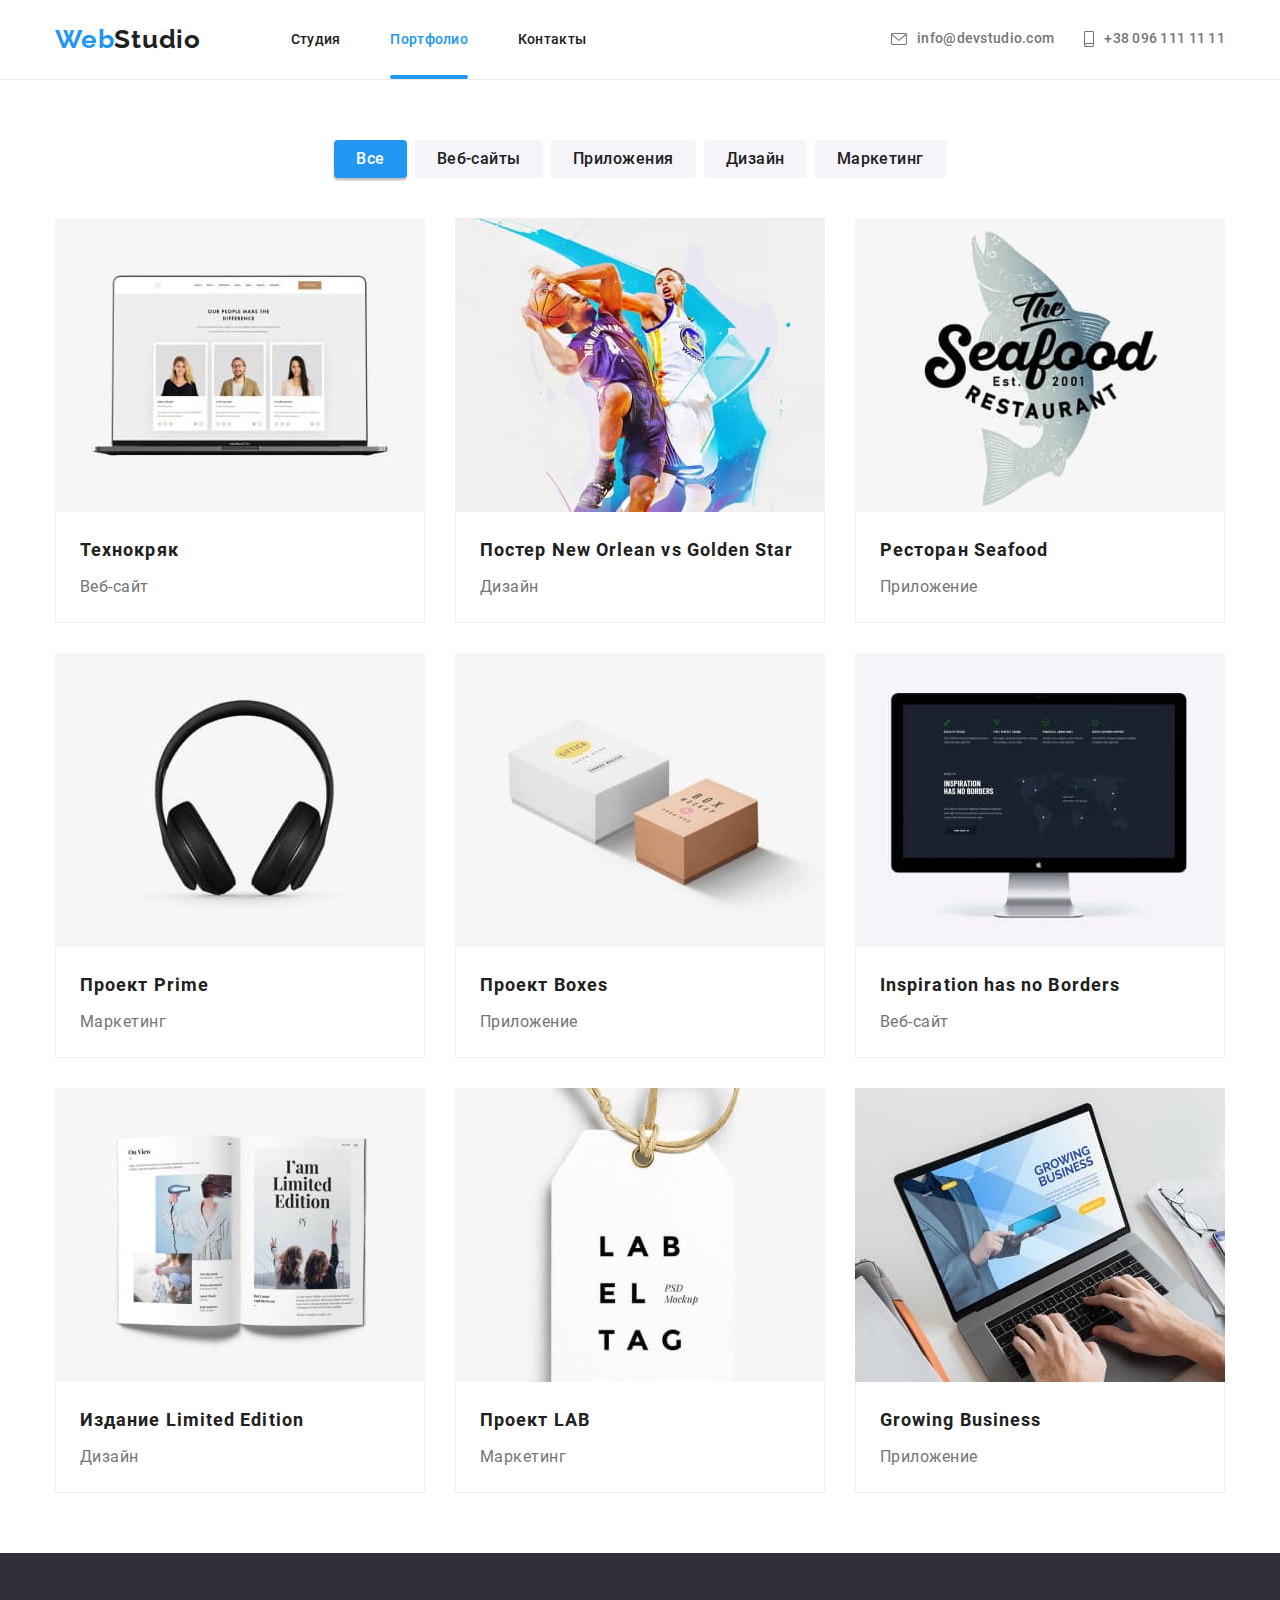
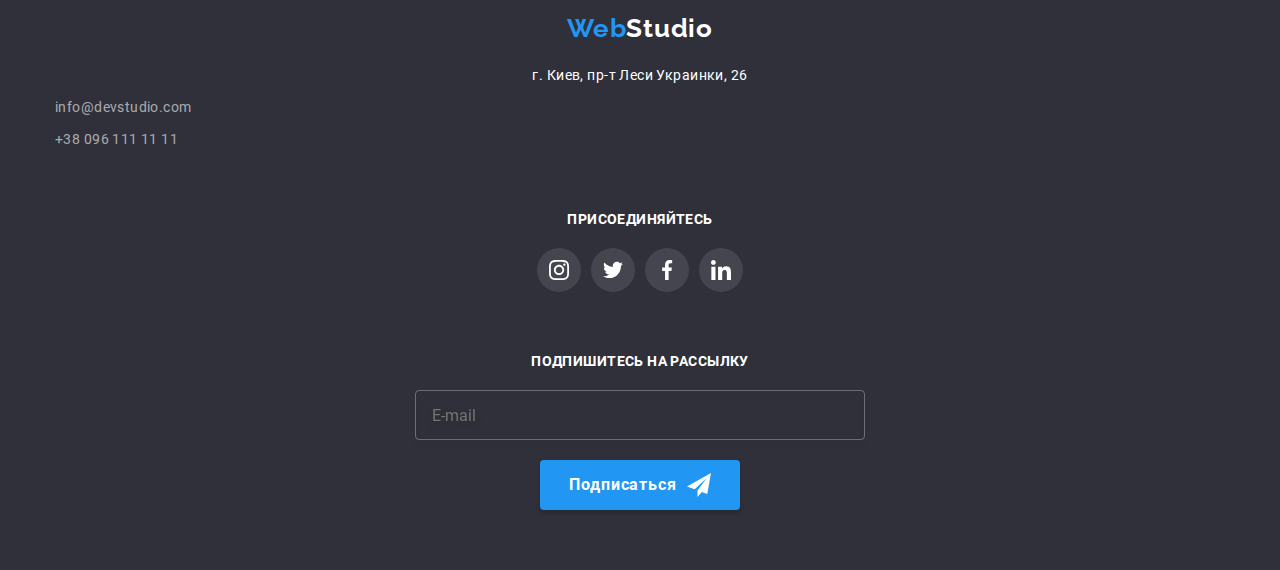
==== commit 213b34e6: "Fixes minor issues" ====
--- a/portfolio.html
+++ b/portfolio.html
@@ -56,7 +56,7 @@
               <a
                 href="mailto:info@devstudio.com"
                 lang="en"
-                class="contacts__link contacts__link--mob-grey"
+                class="contacts__link contacts__link--mail-grey"
               >
                 <svg class="contacts__icon" width="16" height="12">
                   <use href="./images/icons.svg#icon-envelope"></use>
--- a/css/main.min.css
+++ b/css/main.min.css
@@ -1 +1 @@
-/*! modern-normalize v1.1.0 | MIT License | https://github.com/sindresorhus/modern-normalize */*,::before,::after{-webkit-box-sizing:border-box;box-sizing:border-box}html{line-height:1.15;-webkit-text-size-adjust:100%;-moz-tab-size:4;-o-tab-size:4;tab-size:4}body{margin:0;font-family:system-ui,-apple-system,"Segoe UI",Roboto,Helvetica,Arial,sans-serif,"Apple Color Emoji","Segoe UI Emoji"}hr{height:0;color:inherit}abbr[title]{-webkit-text-decoration:underline dotted;text-decoration:underline dotted}b,strong{font-weight:bolder}code,kbd,samp,pre{font-family:ui-monospace,SFMono-Regular,Consolas,"Liberation Mono",Menlo,monospace;font-size:1em}small{font-size:80%}sub,sup{font-size:75%;line-height:0;position:relative;vertical-align:baseline}sub{bottom:-0.25em}sup{top:-0.5em}table{text-indent:0;border-color:inherit}button,input,optgroup,select,textarea{font-family:inherit;font-size:100%;line-height:1.15;margin:0}button,select{text-transform:none}button,[type=button],[type=reset],[type=submit]{-webkit-appearance:button}::-moz-focus-inner{border-style:none;padding:0}:-moz-focusring{outline:1px dotted ButtonText}:-moz-ui-invalid{box-shadow:none}legend{padding:0}progress{vertical-align:baseline}::-webkit-inner-spin-button,::-webkit-outer-spin-button{height:auto}[type=search]{-webkit-appearance:textfield;outline-offset:-2px}::-webkit-search-decoration{-webkit-appearance:none}::-webkit-file-upload-button{-webkit-appearance:button;font:inherit}summary{display:list-item}@font-face{font-family:"Roboto";font-style:normal;font-weight:400;src:url("../fonts/roboto-v30-latin_cyrillic-regular.eot");src:local(""),url("../fonts/roboto-v30-latin_cyrillic-regular.eot?#iefix") format("embedded-opentype"),url("../fonts/roboto-v30-latin_cyrillic-regular.woff2") format("woff2"),url("../fonts/roboto-v30-latin_cyrillic-regular.woff") format("woff"),url("../fonts/roboto-v30-latin_cyrillic-regular.ttf") format("truetype"),url("../fonts/roboto-v30-latin_cyrillic-regular.svg#Roboto") format("svg")}@font-face{font-family:"Roboto";font-style:normal;font-weight:500;src:url("../fonts/roboto-v30-latin_cyrillic-500.eot");src:local(""),url("../fonts/roboto-v30-latin_cyrillic-500.eot?#iefix") format("embedded-opentype"),url("../fonts/roboto-v30-latin_cyrillic-500.woff2") format("woff2"),url("../fonts/roboto-v30-latin_cyrillic-500.woff") format("woff"),url("../fonts/roboto-v30-latin_cyrillic-500.ttf") format("truetype"),url("../fonts/roboto-v30-latin_cyrillic-500.svg#Roboto") format("svg")}@font-face{font-family:"Roboto";font-style:normal;font-weight:700;src:url("../fonts/roboto-v30-latin_cyrillic-700.eot");src:local(""),url("../fonts/roboto-v30-latin_cyrillic-700.eot?#iefix") format("embedded-opentype"),url("../fonts/roboto-v30-latin_cyrillic-700.woff2") format("woff2"),url("../fonts/roboto-v30-latin_cyrillic-700.woff") format("woff"),url("../fonts/roboto-v30-latin_cyrillic-700.ttf") format("truetype"),url("../fonts/roboto-v30-latin_cyrillic-700.svg#Roboto") format("svg")}@font-face{font-family:"Roboto";font-style:normal;font-weight:900;src:url("../fonts/roboto-v30-latin_cyrillic-900.eot");src:local(""),url("../fonts/roboto-v30-latin_cyrillic-900.eot?#iefix") format("embedded-opentype"),url("../fonts/roboto-v30-latin_cyrillic-900.woff2") format("woff2"),url("../fonts/roboto-v30-latin_cyrillic-900.woff") format("woff"),url("../fonts/roboto-v30-latin_cyrillic-900.ttf") format("truetype"),url("../fonts/roboto-v30-latin_cyrillic-900.svg#Roboto") format("svg")}@font-face{font-family:"Raleway";font-style:normal;font-weight:700;src:url("../fonts/raleway-v27-latin-700.eot");src:local(""),url("../fonts/raleway-v27-latin-700.eot?#iefix") format("embedded-opentype"),url("../fonts/raleway-v27-latin-700.woff2") format("woff2"),url("../fonts/raleway-v27-latin-700.woff") format("woff"),url("../fonts/raleway-v27-latin-700.ttf") format("truetype"),url("../fonts/raleway-v27-latin-700.svg#Raleway") format("svg")}:root{--main-text: #757575;--white-text: #ffffff;--secondary-text: #212121;--accent: #2196f3;--grey-accent: #f5f4fa;--grey-social: #afb1b8;--duration: cubic-bezier(0.4, 0, 0.2, 1);--speed: 250ms}.visually-hidden,.values__title--visually-hidden{position:absolute;width:1px;height:1px;margin:-1px;border:0;padding:0;white-space:nowrap;-webkit-clip-path:inset(100%);clip-path:inset(100%);clip:rect(0 0 0 0);overflow:hidden}.team__title,.clients__title{margin-bottom:30px;font-size:28px;line-height:1.18;text-align:center;letter-spacing:.03em;color:var(--secondary-text)}.join-social__title,.subscription__title{color:var(--white-text);font-size:14px;line-height:1.14;letter-spacing:.03em;text-transform:uppercase}.join-social__link{display:-webkit-box;display:-ms-flexbox;display:flex;-webkit-box-align:center;-ms-flex-align:center;align-items:center;-webkit-box-pack:center;-ms-flex-pack:center;justify-content:center;width:44px;height:44px;border-radius:50%}html{-webkit-box-sizing:border-box;box-sizing:border-box}img{display:block;max-width:100%;height:auto}*,*::before,*::after{-webkit-box-sizing:inherit;box-sizing:inherit}p,h1,h2,h3,h4,h5,h6{margin:0}ul{margin:0;padding-left:0;list-style:none}.page{background-color:#fff;color:var(--main-text);font-family:Roboto,sans-serif}@media screen and (min-width: 1200px){.page{padding-left:0;padding-right:0}}.page.no-scroll{overflow:hidden}a{text-decoration:none}.container{padding:60px 15px;margin:0 auto;width:100%}@media screen and (max-width: 767px){.container{max-width:480px}}@media screen and (min-width: 768px)and (max-width: 1199px){.container{max-width:768px}}@media screen and (min-width: 1200px){.container{max-width:1200px}}.filter{display:-webkit-box;display:-ms-flexbox;display:flex;-ms-flex-wrap:wrap;flex-wrap:wrap;gap:15px 8px;margin-bottom:40px}.filter__btn{padding:6px 22px 6px 22px;color:var(--secondary-text);background-color:var(--grey-accent);font-family:inherit;cursor:pointer;font-weight:500;font-size:16px;line-height:1.63;text-align:center;letter-spacing:.03em;border-radius:4px;border:none;-webkit-transition:background-color var(--speed) var(--duration),color var(--speed) var(--duration),-webkit-box-shadow var(--speed) var(--duration);transition:background-color var(--speed) var(--duration),color var(--speed) var(--duration),-webkit-box-shadow var(--speed) var(--duration);transition:background-color var(--speed) var(--duration),color var(--speed) var(--duration),box-shadow var(--speed) var(--duration);transition:background-color var(--speed) var(--duration),color var(--speed) var(--duration),box-shadow var(--speed) var(--duration),-webkit-box-shadow var(--speed) var(--duration)}.filter__btn:hover,.filter__btn:focus,.filter__btn--active{color:var(--white-text);background-color:var(--accent);-webkit-box-shadow:0px 3px 1px rgba(0,0,0,.1),0px 1px 2px rgba(0,0,0,.08),0px 2px 2px rgba(0,0,0,.12);box-shadow:0px 3px 1px rgba(0,0,0,.1),0px 1px 2px rgba(0,0,0,.08),0px 2px 2px rgba(0,0,0,.12)}.contacts__link{font-weight:500;font-size:34px;line-height:1.18;letter-spacing:.02em;color:var(--accent);-webkit-transition:color var(--speed) var(--duration);transition:color var(--speed) var(--duration)}.contacts__link:hover,.contacts__link:focus{color:var(--accent)}.contacts__link--mob-grey{font-weight:500;font-size:24px;line-height:1.17;letter-spacing:.02em;color:var(--main-text)}@media screen and (max-width: 767px){.contacts__icon{display:none}}.contacts .contacts__item+.contacts__item{margin-bottom:32px}.footer__contacts{margin-top:8px;margin-bottom:60px}.footer__contacts .contacts__item--footer+.contacts__item--footer{margin-top:8px}.contacts__link--footer{color:rgba(255,255,255,.6);font-style:normal;font-weight:400;font-size:14px;line-height:1.71;letter-spacing:.03em;-webkit-transition:color var(--speed) var(--duration);transition:color var(--speed) var(--duration)}.contacts__link--footer:hover,.contacts__link--footer:focus{color:var(--accent)}.footer{background-color:#2f303a;text-align:center}.address{margin-top:20px}.addresss__text{color:var(--white-text);font-style:normal;font-size:14px;line-height:1.71;letter-spacing:.03em}.header{border-bottom:1px solid #ececec}.header__container{position:relative;display:-webkit-box;display:-ms-flexbox;display:flex;-webkit-box-align:center;-ms-flex-align:center;align-items:center;-webkit-box-pack:justify;-ms-flex-pack:justify;justify-content:space-between;padding-top:10px;padding-bottom:10px}.header__contacts{display:-webkit-box;display:-ms-flexbox;display:flex;-webkit-box-orient:vertical;-webkit-box-direction:reverse;-ms-flex-direction:column-reverse;flex-direction:column-reverse}.logo{display:inline-block;color:var(--accent);font-family:Raleway,sans-serif;font-weight:700;font-size:26px;line-height:1.19;letter-spacing:.03em}.logo__text--black{display:inline-block;color:var(--secondary-text);font-family:Raleway,sans-serif;font-weight:700;font-size:26px;line-height:1.19;letter-spacing:.03em}.logo__text--white{display:inline-block;color:var(--white-text);font-family:Raleway,sans-serif;font-weight:700;font-size:26px;line-height:1.19;letter-spacing:.03em}.backdrop{position:fixed;top:0;left:0;width:100%;height:100%;padding:40px;background-color:rgba(0,0,0,.2);opacity:1;-webkit-transition:opacity var(--speed) var(--duration);transition:opacity var(--speed) var(--duration)}.backdrop.is-hidden{opacity:0;pointer-events:none}.backdrop.is-hidden .modal{-webkit-transform:translate(-50%, -50%) scale(0.9);transform:translate(-50%, -50%) scale(0.9)}.modal{position:relative;width:100%;padding:40px;margin:0 auto;background-color:var(--white-text);-webkit-box-shadow:0px 1px 3px rgba(0,0,0,.12),0px 1px 1px rgba(0,0,0,.14),0px 2px 1px rgba(0,0,0,.2);box-shadow:0px 1px 3px rgba(0,0,0,.12),0px 1px 1px rgba(0,0,0,.14),0px 2px 1px rgba(0,0,0,.2);border-radius:4px;-webkit-transition:-webkit-transform var(--speed) var(--duration);transition:-webkit-transform var(--speed) var(--duration);transition:transform var(--speed) var(--duration);transition:transform var(--speed) var(--duration), -webkit-transform var(--speed) var(--duration)}@media screen and (max-width: 1199px){.modal{max-width:450px}}@media screen and (min-width: 1200px){.modal{max-width:528px}}.close-btn{position:absolute;display:-webkit-box;display:-ms-flexbox;display:flex;-webkit-box-align:center;-ms-flex-align:center;align-items:center;-webkit-box-pack:center;-ms-flex-pack:center;justify-content:center;top:8px;right:8px;width:30px;height:30px;border:1px solid rgba(0,0,0,.1);border-radius:50%;fill:#000;background-color:var(--white-text);cursor:pointer;-webkit-transition:fill var(--speed) var(--duration),-webkit-box-shadow var(--speed) var(--duration);transition:fill var(--speed) var(--duration),-webkit-box-shadow var(--speed) var(--duration);transition:fill var(--speed) var(--duration),box-shadow var(--speed) var(--duration);transition:fill var(--speed) var(--duration),box-shadow var(--speed) var(--duration),-webkit-box-shadow var(--speed) var(--duration)}.close-btn:hover,.close-btn:focus{-webkit-box-shadow:0px 2px 2px rgba(0,0,0,.15);box-shadow:0px 2px 2px rgba(0,0,0,.15);fill:var(--accent)}.modal__btn{width:200px;height:50px;left:700px;top:712px;display:block;-ms-flex-item-align:center;align-self:center;background-color:var(--accent);-webkit-box-shadow:0px 4px 4px rgba(0,0,0,.15);box-shadow:0px 4px 4px rgba(0,0,0,.15);border-radius:4px;border:none;cursor:pointer;font-weight:700;font-size:16px;line-height:1.88;letter-spacing:.06em;color:var(--white-text);-webkit-transition:background-color var(--speed) var(--duration);transition:background-color var(--speed) var(--duration)}.modal__btn:hover,.modal__btn:focus{background-color:#188ce8}.modal__form{display:-webkit-box;display:-ms-flexbox;display:flex;-webkit-box-orient:vertical;-webkit-box-direction:normal;-ms-flex-direction:column;flex-direction:column}.modal__title{margin-bottom:12px;font-size:20px;line-height:1.15;text-align:center;letter-spacing:.03em;color:var(--secondary-text)}.modal__field:not(:last-child){display:-webkit-box;display:-ms-flexbox;display:flex;-webkit-box-orient:vertical;-webkit-box-direction:normal;-ms-flex-direction:column;flex-direction:column;margin-bottom:10px}.modal__label{font-size:12px;line-height:1.17;letter-spacing:.01em;color:var(--main-text)}.modal__input{padding-left:35px;padding-right:15px;height:40px;width:100%;border:1px solid rgba(33,33,33,.2);border-radius:4px;color:var(--secondary-text);outline:none;-webkit-transition:border-color var(--speed) var(--duration);transition:border-color var(--speed) var(--duration)}.modal__input:focus{border:1px solid var(--accent)}.modal__input:focus+.modal__icon{fill:var(--accent)}.modal__input.textarea{height:120px;padding:12px;resize:none}.modal__block{position:relative;margin-top:4px}.modal__icon{position:absolute;left:12px;top:50%;-webkit-transform:translateY(-50%);transform:translateY(-50%);-webkit-transition:fill var(--speed) var(--duration);transition:fill var(--speed) var(--duration)}.modal__field .textarea::-webkit-input-placeholder{font-size:14px;line-height:1.14;letter-spacing:.01em;color:rgba(117,117,117,.5)}.modal__field .textarea::-moz-placeholder{font-size:14px;line-height:1.14;letter-spacing:.01em;color:rgba(117,117,117,.5)}.modal__field .textarea:-ms-input-placeholder{font-size:14px;line-height:1.14;letter-spacing:.01em;color:rgba(117,117,117,.5)}.modal__field .textarea::-ms-input-placeholder{font-size:14px;line-height:1.14;letter-spacing:.01em;color:rgba(117,117,117,.5)}.modal__field .textarea::placeholder{font-size:14px;line-height:1.14;letter-spacing:.01em;color:rgba(117,117,117,.5)}.modal__agree{display:-webkit-box;display:-ms-flexbox;display:flex;-webkit-box-align:center;-ms-flex-align:center;align-items:center;margin-top:20px;margin-bottom:30px;margin-left:12px;font-size:14px;line-height:1.71;letter-spacing:.03em}.modal__agree-label{position:relative;display:-webkit-box;display:-ms-flexbox;display:flex;-webkit-box-align:center;-ms-flex-align:center;align-items:center}.modal__agree-link .link{color:var(--accent);text-decoration:underline;-webkit-transition:-webkit-text-decoration var(--speed) var(--duration);transition:-webkit-text-decoration var(--speed) var(--duration);transition:text-decoration var(--speed) var(--duration);transition:text-decoration var(--speed) var(--duration), -webkit-text-decoration var(--speed) var(--duration)}.modal__agree-link .link:hover{-webkit-text-decoration-color:rgba(0,0,0,0);text-decoration-color:rgba(0,0,0,0)}.modal__icon-frame{margin-right:7px;opacity:1;-webkit-transition:fill var(--speed) var(--duration),opacity var(--speed) var(--duration),-webkit-box-shadow var(--speed) var(--duration);transition:fill var(--speed) var(--duration),opacity var(--speed) var(--duration),-webkit-box-shadow var(--speed) var(--duration);transition:fill var(--speed) var(--duration),box-shadow var(--speed) var(--duration),opacity var(--speed) var(--duration);transition:fill var(--speed) var(--duration),box-shadow var(--speed) var(--duration),opacity var(--speed) var(--duration),-webkit-box-shadow var(--speed) var(--duration)}.modal__checkbox:hover+.modal__icon-frame{-webkit-box-shadow:0px 3px 3px rgba(0,0,0,.15);box-shadow:0px 3px 3px rgba(0,0,0,.15)}.modal__checkbox:focus+.modal__icon-frame{-webkit-box-shadow:0px 2px 2px rgba(0,0,0,.15);box-shadow:0px 2px 2px rgba(0,0,0,.15);fill:var(--accent)}.modal__checkbox:checked+.modal__icon-frame{opacity:0}.modal__icon-checked{position:absolute;margin-right:7px;opacity:0;-webkit-transition:opacity var(--speed) var(--duration);transition:opacity var(--speed) var(--duration)}.modal__checkbox:checked~.modal__icon-checked{opacity:1}.menu{z-index:2}@media screen and (max-width: 767px){.menu{position:fixed;display:none;top:0;left:0;width:100%;height:100%;padding:48px 40px;background-color:var(--white-text)}.menu.is-open{display:-webkit-box;display:-ms-flexbox;display:flex;-webkit-box-orient:vertical;-webkit-box-direction:normal;-ms-flex-direction:column;flex-direction:column}}.menu__btn{z-index:3;top:10px;right:15px;display:-webkit-inline-box;display:-ms-inline-flexbox;display:inline-flex;margin:0;padding:0;border:0;color:var(--secondary-text);background-color:rgba(0,0,0,0);-webkit-transition:color var(--speed) var(--duration);transition:color var(--speed) var(--duration)}.menu__btn:hover,.menu__btn:focus{color:var(--accent);-webkit-transition:color var(--speed) var(--duration);transition:color var(--speed) var(--duration)}@media screen and (min-width: 768px){.menu__btn{display:none}}.menu__icon{fill:currentColor}.menu__btn .menu__cross{display:none}.menu__btn.is-open{color:var(--secondary-text);-webkit-transition:color var(--speed) var(--duration);transition:color var(--speed) var(--duration)}.menu__btn.is-open:hover,.menu__btn.is-open:focus{color:var(--accent);-webkit-transition:color var(--speed) var(--duration);transition:color var(--speed) var(--duration)}.menu__btn.is-open .menu__cross{display:block}.menu__btn.is-open .menu__lines{display:none}.header__navigation{margin-bottom:auto}.navigation__list{display:-webkit-box;display:-ms-flexbox;display:flex;-webkit-box-orient:vertical;-webkit-box-direction:normal;-ms-flex-direction:column;flex-direction:column;gap:32px}.navigation__link{font-weight:500;font-size:40px;line-height:1.18;letter-spacing:.02em;color:var(--secondary-text);-webkit-transition:color var(--speed) var(--duration);transition:color var(--speed) var(--duration)}.navigation__link:hover,.navigation__link:focus{color:var(--accent)}.navigation__link--current{color:var(--accent)}.profiles{display:-webkit-box;display:-ms-flexbox;display:flex;margin-top:64px}.profiles__item:not(:first-child){padding-left:10px}.profiles__item:not(:last-child){border-right:1px solid rgba(33,33,33,.2);padding-right:10px}.profiles__link{font-weight:500;font-size:18px;line-height:1.22;letter-spacing:.02em;color:var(--accent)}.join-social__list{margin-top:20px;margin-bottom:60px;display:-webkit-box;display:-ms-flexbox;display:flex;-webkit-box-pack:center;-ms-flex-pack:center;justify-content:center}.join-social__item{margin-right:10px}.join-social__item:last-child{margin-right:0}.join-social__link{color:var(--white-text);background-color:rgba(255,255,255,.1);-webkit-transition:background-color var(--speed) var(--duration);transition:background-color var(--speed) var(--duration)}.join-social__link:hover,.join-social__link:focus{background-color:var(--accent);color:var(--white-text)}.join-social__icon{fill:currentColor}.member-social{display:-webkit-box;display:-ms-flexbox;display:flex;-webkit-box-pack:center;-ms-flex-pack:center;justify-content:center;gap:34px}.member-social__link{color:var(--grey-social);-webkit-transition:background-color var(--speed) var(--duration),color var(--speed) var(--duration);transition:background-color var(--speed) var(--duration),color var(--speed) var(--duration)}.member-social__link:hover,.member-social__link:focus{color:var(--accent)}.member-social__icon{display:-webkit-box;display:-ms-flexbox;display:flex;fill:currentColor}.subscription__input{margin-top:20px;display:-webkit-box;display:-ms-flexbox;display:flex;-webkit-box-align:center;-ms-flex-align:center;align-items:center;-webkit-box-orient:vertical;-webkit-box-direction:normal;-ms-flex-direction:column;flex-direction:column}.subscription__field{padding-left:16px;padding-right:16px;margin-bottom:20px;width:100%;height:50px;left:815px;top:2787px;border:1px solid rgba(255,255,255,.3);-webkit-filter:drop-shadow(0px 4px 4px rgba(0, 0, 0, 0.15));filter:drop-shadow(0px 4px 4px rgba(0, 0, 0, 0.15));color:var(--white-text);border-radius:4px;background-color:rgba(0,0,0,0);outline:none;-webkit-transition:border-color var(--speed) var(--duration);transition:border-color var(--speed) var(--duration)}.subscription__field:focus{border-color:var(--accent)}.subscription__btn{display:-webkit-box;display:-ms-flexbox;display:flex;-webkit-box-align:center;-ms-flex-align:center;align-items:center;-webkit-box-pack:center;-ms-flex-pack:center;justify-content:center;width:200px;height:50px;background:var(--accent);-webkit-box-shadow:0px 4px 4px rgba(0,0,0,.15);box-shadow:0px 4px 4px rgba(0,0,0,.15);border-radius:4px;border:none;font-weight:700;font-size:16px;line-height:1.88px;text-align:center;letter-spacing:.06em;color:var(--white-text);cursor:pointer;-webkit-transition:background-color var(--speed) var(--duration),-webkit-box-shadow var(--speed) var(--duration);transition:background-color var(--speed) var(--duration),-webkit-box-shadow var(--speed) var(--duration);transition:background-color var(--speed) var(--duration),box-shadow var(--speed) var(--duration);transition:background-color var(--speed) var(--duration),box-shadow var(--speed) var(--duration),-webkit-box-shadow var(--speed) var(--duration)}.subscription__btn:hover,.subscription__btn:focus{background-color:#188ce8}.subscription__icon{fill:var(--white-text);margin-left:10px}.hero__title{margin-bottom:30px;font-weight:900;font-size:26px;line-height:1.62;letter-spacing:.06em;text-transform:uppercase;color:var(--white-text)}.hero{padding-top:118px;padding-bottom:118px;text-align:center;background-image:-webkit-gradient(linear, left top, right top, from(rgba(47, 48, 58, 0.4)), to(rgba(47, 48, 58, 0.4))),url(../images/background/hero-bcg.jpg);background-image:linear-gradient(to right, rgba(47, 48, 58, 0.4), rgba(47, 48, 58, 0.4)),url(../images/background/hero-bcg.jpg)}.hero__container{padding-right:60px;padding-left:60px}.hero__btn{padding:10px 10px 10px 10px;min-width:200px;background-color:var(--accent);color:var(--white-text);cursor:pointer;font-family:inherit;font-weight:700;font-size:16px;line-height:1.88;letter-spacing:.06em;-webkit-box-shadow:0px 4px 4px rgba(0,0,0,.15);box-shadow:0px 4px 4px rgba(0,0,0,.15);border-radius:4px;border:none;-webkit-transition:background-color var(--speed) var(--duration),-webkit-box-shadow var(--speed) var(--duration);transition:background-color var(--speed) var(--duration),-webkit-box-shadow var(--speed) var(--duration);transition:background-color var(--speed) var(--duration),box-shadow var(--speed) var(--duration);transition:background-color var(--speed) var(--duration),box-shadow var(--speed) var(--duration),-webkit-box-shadow var(--speed) var(--duration)}.hero__btn:hover,.hero__btn:focus{background-color:#188ce8}.values__list{display:-webkit-box;display:-ms-flexbox;display:flex;-ms-flex-wrap:wrap;flex-wrap:wrap;gap:30px}@media screen and (max-width: 479px){.values__list{-webkit-box-orient:vertical;-webkit-box-direction:normal;-ms-flex-direction:column;flex-direction:column}}@media screen and (min-width: 768px){.values__item{width:calc((100% - 30px)/2)}}@media screen and (min-width: 1200px){.values__item{width:calc((100% - 90px)/4)}}.values__block{display:-webkit-box;display:-ms-flexbox;display:flex;-webkit-box-pack:center;-ms-flex-pack:center;justify-content:center;margin-bottom:30px;padding-top:25px;padding-bottom:25px;background:var(--grey-accent);border-radius:4px}.values__headline{margin-bottom:10px;text-align:center;color:var(--secondary-text);font-size:14px;line-height:1.14;letter-spacing:.03em;text-transform:uppercase}.values__description{color:var(--main-text);font-size:14px;line-height:1.71;letter-spacing:.03em}.services{display:none}.team{background-color:var(--grey-accent)}.members{display:-webkit-box;display:-ms-flexbox;display:flex;-ms-flex-wrap:wrap;flex-wrap:wrap;gap:30px}@media screen and (max-width: 480px){.members{-webkit-box-orient:vertical;-webkit-box-direction:normal;-ms-flex-direction:column;flex-direction:column}}.members__item{background-color:var(--white-text);-webkit-box-shadow:0px 1px 3px rgba(0,0,0,.12),0px 1px 1px rgba(0,0,0,.14),0px 2px 1px rgba(0,0,0,.2);box-shadow:0px 1px 3px rgba(0,0,0,.12),0px 1px 1px rgba(0,0,0,.14),0px 2px 1px rgba(0,0,0,.2);border-radius:0px 0px 4px 4px}@media screen and (min-width: 768px){.members__item{width:calc((100% - 30px)/2)}}@media screen and (min-width: 1200px){.members__item{width:calc((100% - 90px)/4)}}.members__info{padding-top:30px;padding-bottom:36px}.members__name{margin-bottom:10px;color:var(--secondary-text);font-weight:500;font-size:16px;line-height:1.19;text-align:center;letter-spacing:.03em}.members__position{margin-bottom:28px;color:var(--main-text);font-size:16px;line-height:1.19;text-align:center;letter-spacing:.03em}.clients__list{display:-webkit-box;display:-ms-flexbox;display:flex;-ms-flex-wrap:wrap;flex-wrap:wrap;gap:30px}.clients__item{height:92px;width:calc((100% - 30px)/2)}@media screen and (min-width: 768px){.clients__item{width:calc((100% - 60px)/3)}}@media screen and (min-width: 1200px){.clients__item{width:calc((100% - 150px)/6)}}.client__link{display:-webkit-box;display:-ms-flexbox;display:flex;-webkit-box-align:center;-ms-flex-align:center;align-items:center;-webkit-box-pack:center;-ms-flex-pack:center;justify-content:center;border:1px solid #afb1b8;border-radius:4px;width:100%;height:100%;-webkit-transition:border var(--speed) var(--duration);transition:border var(--speed) var(--duration)}.client__link:hover,.client__link:focus{border:1px solid var(--accent)}.clients__logo{fill:#afb1b8;-webkit-transition:fill var(--speed) var(--duration);transition:fill var(--speed) var(--duration)}.client__link:hover .clients__logo,.client__link:focus .clients__logo{fill:var(--accent)}.projects{display:-webkit-box;display:-ms-flexbox;display:flex;-webkit-box-orient:vertical;-webkit-box-direction:normal;-ms-flex-direction:column;flex-direction:column;gap:30px}.projects__item{width:100%}.projects__thumb{position:relative;overflow:hidden}.projects__overlay{position:absolute;top:0;display:-webkit-box;display:-ms-flexbox;display:flex;-webkit-box-align:center;-ms-flex-align:center;align-items:center;padding-left:24px;padding-right:24px;height:100%;font-size:18px;line-height:1.56;letter-spacing:.03em;color:var(--white-text);background-color:rgba(33,150,243,.9);-webkit-transform:translateY(100%);transform:translateY(100%);-webkit-transition:-webkit-transform var(--speed) var(--duration);transition:-webkit-transform var(--speed) var(--duration);transition:transform var(--speed) var(--duration);transition:transform var(--speed) var(--duration), -webkit-transform var(--speed) var(--duration)}.projects__item .projects__link:hover .projects__overlay,.projects__item .projects__link:focus .projects__overlay{-webkit-transform:translateY(0);transform:translateY(0)}.projects__item .projects__info{padding:20px 24px;border-right:1px solid #eee;border-left:1px solid #eee;border-bottom:1px solid #eee}.projects__name{padding-bottom:4px;color:var(--secondary-text);font-size:18px;line-height:2;letter-spacing:.06em}.projects__service{color:var(--main-text);font-size:16px;line-height:1.88;letter-spacing:.03em}.projects__link{display:block;-webkit-transition:-webkit-box-shadow var(--speed) var(--duration);transition:-webkit-box-shadow var(--speed) var(--duration);transition:box-shadow var(--speed) var(--duration);transition:box-shadow var(--speed) var(--duration), -webkit-box-shadow var(--speed) var(--duration)}.projects__link:hover,.projects__link:focus{-webkit-box-shadow:0px 1px 1px rgba(0,0,0,.12),0px 4px 4px rgba(0,0,0,.06),1px 4px 6px rgba(0,0,0,.16);box-shadow:0px 1px 1px rgba(0,0,0,.12),0px 4px 4px rgba(0,0,0,.06),1px 4px 6px rgba(0,0,0,.16)}/*# sourceMappingURL=main.min.css.map */+/*! modern-normalize v1.1.0 | MIT License | https://github.com/sindresorhus/modern-normalize */*,::before,::after{-webkit-box-sizing:border-box;box-sizing:border-box}html{line-height:1.15;-webkit-text-size-adjust:100%;-moz-tab-size:4;-o-tab-size:4;tab-size:4}body{margin:0;font-family:system-ui,-apple-system,"Segoe UI",Roboto,Helvetica,Arial,sans-serif,"Apple Color Emoji","Segoe UI Emoji"}hr{height:0;color:inherit}abbr[title]{-webkit-text-decoration:underline dotted;text-decoration:underline dotted}b,strong{font-weight:bolder}code,kbd,samp,pre{font-family:ui-monospace,SFMono-Regular,Consolas,"Liberation Mono",Menlo,monospace;font-size:1em}small{font-size:80%}sub,sup{font-size:75%;line-height:0;position:relative;vertical-align:baseline}sub{bottom:-0.25em}sup{top:-0.5em}table{text-indent:0;border-color:inherit}button,input,optgroup,select,textarea{font-family:inherit;font-size:100%;line-height:1.15;margin:0}button,select{text-transform:none}button,[type=button],[type=reset],[type=submit]{-webkit-appearance:button}::-moz-focus-inner{border-style:none;padding:0}:-moz-focusring{outline:1px dotted ButtonText}:-moz-ui-invalid{box-shadow:none}legend{padding:0}progress{vertical-align:baseline}::-webkit-inner-spin-button,::-webkit-outer-spin-button{height:auto}[type=search]{-webkit-appearance:textfield;outline-offset:-2px}::-webkit-search-decoration{-webkit-appearance:none}::-webkit-file-upload-button{-webkit-appearance:button;font:inherit}summary{display:list-item}@font-face{font-family:"Roboto";font-style:normal;font-weight:400;src:url("../fonts/roboto-v30-latin_cyrillic-regular.eot");src:local(""),url("../fonts/roboto-v30-latin_cyrillic-regular.eot?#iefix") format("embedded-opentype"),url("../fonts/roboto-v30-latin_cyrillic-regular.woff2") format("woff2"),url("../fonts/roboto-v30-latin_cyrillic-regular.woff") format("woff"),url("../fonts/roboto-v30-latin_cyrillic-regular.ttf") format("truetype"),url("../fonts/roboto-v30-latin_cyrillic-regular.svg#Roboto") format("svg")}@font-face{font-family:"Roboto";font-style:normal;font-weight:500;src:url("../fonts/roboto-v30-latin_cyrillic-500.eot");src:local(""),url("../fonts/roboto-v30-latin_cyrillic-500.eot?#iefix") format("embedded-opentype"),url("../fonts/roboto-v30-latin_cyrillic-500.woff2") format("woff2"),url("../fonts/roboto-v30-latin_cyrillic-500.woff") format("woff"),url("../fonts/roboto-v30-latin_cyrillic-500.ttf") format("truetype"),url("../fonts/roboto-v30-latin_cyrillic-500.svg#Roboto") format("svg")}@font-face{font-family:"Roboto";font-style:normal;font-weight:700;src:url("../fonts/roboto-v30-latin_cyrillic-700.eot");src:local(""),url("../fonts/roboto-v30-latin_cyrillic-700.eot?#iefix") format("embedded-opentype"),url("../fonts/roboto-v30-latin_cyrillic-700.woff2") format("woff2"),url("../fonts/roboto-v30-latin_cyrillic-700.woff") format("woff"),url("../fonts/roboto-v30-latin_cyrillic-700.ttf") format("truetype"),url("../fonts/roboto-v30-latin_cyrillic-700.svg#Roboto") format("svg")}@font-face{font-family:"Roboto";font-style:normal;font-weight:900;src:url("../fonts/roboto-v30-latin_cyrillic-900.eot");src:local(""),url("../fonts/roboto-v30-latin_cyrillic-900.eot?#iefix") format("embedded-opentype"),url("../fonts/roboto-v30-latin_cyrillic-900.woff2") format("woff2"),url("../fonts/roboto-v30-latin_cyrillic-900.woff") format("woff"),url("../fonts/roboto-v30-latin_cyrillic-900.ttf") format("truetype"),url("../fonts/roboto-v30-latin_cyrillic-900.svg#Roboto") format("svg")}@font-face{font-family:"Raleway";font-style:normal;font-weight:700;src:url("../fonts/raleway-v27-latin-700.eot");src:local(""),url("../fonts/raleway-v27-latin-700.eot?#iefix") format("embedded-opentype"),url("../fonts/raleway-v27-latin-700.woff2") format("woff2"),url("../fonts/raleway-v27-latin-700.woff") format("woff"),url("../fonts/raleway-v27-latin-700.ttf") format("truetype"),url("../fonts/raleway-v27-latin-700.svg#Raleway") format("svg")}:root{--main-text: #757575;--white-text: #ffffff;--secondary-text: #212121;--accent: #2196f3;--grey-accent: #f5f4fa;--grey-social: #afb1b8;--duration: cubic-bezier(0.4, 0, 0.2, 1);--speed: 250ms}.visually-hidden,.values__title--visually-hidden{position:absolute;width:1px;height:1px;margin:-1px;border:0;padding:0;white-space:nowrap;-webkit-clip-path:inset(100%);clip-path:inset(100%);clip:rect(0 0 0 0);overflow:hidden}.services__title,.team__title,.clients__title{margin-bottom:30px;font-size:28px;line-height:1.18;text-align:center;letter-spacing:.03em;color:var(--secondary-text)}.join-social__title,.subscription__title{color:var(--white-text);font-size:14px;line-height:1.14;letter-spacing:.03em;text-transform:uppercase}.join-social__link{display:-webkit-box;display:-ms-flexbox;display:flex;-webkit-box-align:center;-ms-flex-align:center;align-items:center;-webkit-box-pack:center;-ms-flex-pack:center;justify-content:center;width:44px;height:44px;border-radius:50%}html{-webkit-box-sizing:border-box;box-sizing:border-box}img{display:block;max-width:100%;height:auto}*,*::before,*::after{-webkit-box-sizing:inherit;box-sizing:inherit}p,h1,h2,h3,h4,h5,h6{margin:0}ul{margin:0;padding-left:0;list-style:none}.page{background-color:#fff;color:var(--main-text);font-family:Roboto,sans-serif}@media screen and (min-width: 1200px){.page{padding-left:0;padding-right:0}}.page.no-scroll{overflow:hidden}a{text-decoration:none}.container{padding:60px 15px;margin:0 auto;width:100%}@media screen and (min-width: 480px){.container{max-width:480px}}@media screen and (min-width: 768px){.container{max-width:768px}}@media screen and (min-width: 1200px){.container{max-width:1200px}}.filter{display:-webkit-box;display:-ms-flexbox;display:flex;-ms-flex-wrap:wrap;flex-wrap:wrap;gap:15px 8px;margin-bottom:40px}@media screen and (min-width: 768px){.filter{-webkit-box-pack:center;-ms-flex-pack:center;justify-content:center}}.filter__btn{padding:6px 22px 6px 22px;color:var(--secondary-text);background-color:var(--grey-accent);font-family:inherit;cursor:pointer;font-weight:500;font-size:16px;line-height:1.63;text-align:center;letter-spacing:.03em;border-radius:4px;border:none;-webkit-transition:background-color var(--speed) var(--duration),color var(--speed) var(--duration),-webkit-box-shadow var(--speed) var(--duration);transition:background-color var(--speed) var(--duration),color var(--speed) var(--duration),-webkit-box-shadow var(--speed) var(--duration);transition:background-color var(--speed) var(--duration),color var(--speed) var(--duration),box-shadow var(--speed) var(--duration);transition:background-color var(--speed) var(--duration),color var(--speed) var(--duration),box-shadow var(--speed) var(--duration),-webkit-box-shadow var(--speed) var(--duration)}.filter__btn:hover,.filter__btn:focus,.filter__btn--active{color:var(--white-text);background-color:var(--accent);-webkit-box-shadow:0px 3px 1px rgba(0,0,0,.1),0px 1px 2px rgba(0,0,0,.08),0px 2px 2px rgba(0,0,0,.12);box-shadow:0px 3px 1px rgba(0,0,0,.1),0px 1px 2px rgba(0,0,0,.08),0px 2px 2px rgba(0,0,0,.12)}.header__contacts{display:-webkit-box;display:-ms-flexbox;display:flex;-webkit-box-orient:vertical;-webkit-box-direction:normal;-ms-flex-direction:column;flex-direction:column}@media screen and (max-width: 767px){.header__contacts{-webkit-box-orient:vertical;-webkit-box-direction:reverse;-ms-flex-direction:column-reverse;flex-direction:column-reverse;gap:32px}}@media screen and (min-width: 768px){.header__contacts{margin-left:84px;gap:10px}}@media screen and (min-width: 1200px){.header__contacts{margin-left:305px;gap:30px;-webkit-box-orient:horizontal;-webkit-box-direction:normal;-ms-flex-direction:row;flex-direction:row}}.contacts__link{font-weight:500;color:var(--main-text);letter-spacing:.02em;-webkit-transition:color var(--speed) var(--duration);transition:color var(--speed) var(--duration)}.contacts__link:hover,.contacts__link:focus{color:var(--accent)}@media screen and (max-width: 767px){.contacts__link{color:var(--accent);font-size:34px;line-height:1.18}}@media screen and (max-width: 376px){.contacts__link{font-size:26px;line-height:1.18}}@media screen and (max-width: 767px){.contacts__link--mail-grey{font-size:24px;line-height:1.17;letter-spacing:.02em;color:var(--main-text)}}@media screen and (min-width: 768px){.contacts__link{display:-webkit-box;display:-ms-flexbox;display:flex;-webkit-box-align:center;-ms-flex-align:center;align-items:center;font-size:12px;line-height:1.17;letter-spacing:.02em}}@media screen and (min-width: 1200px){.contacts__link{font-size:14px;line-height:1.14;letter-spacing:.02em}}.contacts__icon{fill:currentColor;margin-right:10px}@media screen and (max-width: 767px){.contacts__icon{display:none}}.footer__contacts{margin-top:8px;margin-bottom:60px}.footer__contacts .contacts__item--footer+.contacts__item--footer{margin-top:8px}.contacts__link--footer{color:rgba(255,255,255,.6);font-style:normal;font-weight:400;font-size:14px;line-height:1.71;letter-spacing:.03em;-webkit-transition:color var(--speed) var(--duration);transition:color var(--speed) var(--duration)}.contacts__link--footer:hover,.contacts__link--footer:focus{color:var(--accent)}.footer{background-color:#2f303a;text-align:center}.address{margin-top:20px}.addresss__text{color:var(--white-text);font-style:normal;font-size:14px;line-height:1.71;letter-spacing:.03em}.header{border-bottom:1px solid #ececec}.header__container{position:relative;display:-webkit-box;display:-ms-flexbox;display:flex;-webkit-box-align:center;-ms-flex-align:center;align-items:center;padding-top:10px;padding-bottom:10px;-webkit-box-pack:justify;-ms-flex-pack:justify;justify-content:space-between}@media screen and (min-width: 768px){.header__container{padding-top:20px;padding-bottom:20px}}@media screen and (min-width: 1200px){.header__container{padding-top:24px;padding-bottom:24px}}.logo{display:inline-block;color:var(--accent);font-family:Raleway,sans-serif;font-weight:700;font-size:26px;line-height:1.19;letter-spacing:.03em}@media screen and (max-width: 1199px){.logo{font-size:24px;line-height:1.17}}.logo__text--black{display:inline-block;color:var(--secondary-text);font-family:Raleway,sans-serif;font-weight:700;font-size:26px;line-height:1.19;letter-spacing:.03em}@media screen and (max-width: 1199px){.logo__text--black{font-size:24px;line-height:1.17}}.logo__text--white{display:inline-block;color:var(--white-text);font-family:Raleway,sans-serif;font-weight:700;font-size:26px;line-height:1.19;letter-spacing:.03em}@media screen and (max-width: 1199px){.logo__text--white{font-size:24px;line-height:1.17}}.backdrop{position:fixed;top:0;left:0;width:100%;height:100%;padding-top:94px;padding-right:15px;padding-top:94px;padding-left:15px;overflow-y:scroll;background-color:rgba(0,0,0,.2);opacity:1;-webkit-transition:opacity var(--speed) var(--duration);transition:opacity var(--speed) var(--duration)}.backdrop.is-hidden{opacity:0;pointer-events:none}.backdrop.is-hidden .modal{-webkit-transform:translate(-50%, -50%) scale(0.9);transform:translate(-50%, -50%) scale(0.9)}.modal{position:relative;width:100%;padding:40px;margin:0 auto;background-color:var(--white-text);-webkit-box-shadow:0px 1px 3px rgba(0,0,0,.12),0px 1px 1px rgba(0,0,0,.14),0px 2px 1px rgba(0,0,0,.2);box-shadow:0px 1px 3px rgba(0,0,0,.12),0px 1px 1px rgba(0,0,0,.14),0px 2px 1px rgba(0,0,0,.2);border-radius:4px;-webkit-transition:-webkit-transform var(--speed) var(--duration);transition:-webkit-transform var(--speed) var(--duration);transition:transform var(--speed) var(--duration);transition:transform var(--speed) var(--duration), -webkit-transform var(--speed) var(--duration)}@media screen and (max-width: 1199px){.modal{max-width:450px}}@media screen and (min-width: 1200px){.modal{max-width:528px}}.close-btn{position:absolute;display:-webkit-box;display:-ms-flexbox;display:flex;-webkit-box-align:center;-ms-flex-align:center;align-items:center;-webkit-box-pack:center;-ms-flex-pack:center;justify-content:center;top:8px;right:8px;width:30px;height:30px;border:1px solid rgba(0,0,0,.1);border-radius:50%;fill:#000;background-color:var(--white-text);cursor:pointer;-webkit-transition:fill var(--speed) var(--duration),-webkit-box-shadow var(--speed) var(--duration);transition:fill var(--speed) var(--duration),-webkit-box-shadow var(--speed) var(--duration);transition:fill var(--speed) var(--duration),box-shadow var(--speed) var(--duration);transition:fill var(--speed) var(--duration),box-shadow var(--speed) var(--duration),-webkit-box-shadow var(--speed) var(--duration)}.close-btn:hover,.close-btn:focus{-webkit-box-shadow:0px 2px 2px rgba(0,0,0,.15);box-shadow:0px 2px 2px rgba(0,0,0,.15);fill:var(--accent)}.modal__btn{width:200px;height:50px;left:700px;top:712px;display:block;-ms-flex-item-align:center;align-self:center;background-color:var(--accent);-webkit-box-shadow:0px 4px 4px rgba(0,0,0,.15);box-shadow:0px 4px 4px rgba(0,0,0,.15);border-radius:4px;border:none;cursor:pointer;font-weight:700;font-size:16px;line-height:1.88;letter-spacing:.06em;color:var(--white-text);-webkit-transition:background-color var(--speed) var(--duration);transition:background-color var(--speed) var(--duration)}.modal__btn:hover,.modal__btn:focus{background-color:#188ce8}.modal__form{display:-webkit-box;display:-ms-flexbox;display:flex;-webkit-box-orient:vertical;-webkit-box-direction:normal;-ms-flex-direction:column;flex-direction:column}.modal__title{margin-bottom:12px;font-size:20px;line-height:1.15;text-align:center;letter-spacing:.03em;color:var(--secondary-text)}.modal__field:not(:last-child){display:-webkit-box;display:-ms-flexbox;display:flex;-webkit-box-orient:vertical;-webkit-box-direction:normal;-ms-flex-direction:column;flex-direction:column;margin-bottom:10px}.modal__label{font-size:12px;line-height:1.17;letter-spacing:.01em;color:var(--main-text)}.modal__input{padding-left:35px;padding-right:15px;height:40px;width:100%;border:1px solid rgba(33,33,33,.2);border-radius:4px;color:var(--secondary-text);outline:none;-webkit-transition:border-color var(--speed) var(--duration);transition:border-color var(--speed) var(--duration)}.modal__input:focus{border:1px solid var(--accent)}.modal__input:focus+.modal__icon{fill:var(--accent)}.modal__input.textarea{height:120px;padding:12px;resize:none}.modal__block{position:relative;margin-top:4px}.modal__icon{position:absolute;left:12px;top:50%;-webkit-transform:translateY(-50%);transform:translateY(-50%);-webkit-transition:fill var(--speed) var(--duration);transition:fill var(--speed) var(--duration)}.modal__field .textarea::-webkit-input-placeholder{font-size:14px;line-height:1.14;letter-spacing:.01em;color:rgba(117,117,117,.5)}.modal__field .textarea::-moz-placeholder{font-size:14px;line-height:1.14;letter-spacing:.01em;color:rgba(117,117,117,.5)}.modal__field .textarea:-ms-input-placeholder{font-size:14px;line-height:1.14;letter-spacing:.01em;color:rgba(117,117,117,.5)}.modal__field .textarea::-ms-input-placeholder{font-size:14px;line-height:1.14;letter-spacing:.01em;color:rgba(117,117,117,.5)}.modal__field .textarea::placeholder{font-size:14px;line-height:1.14;letter-spacing:.01em;color:rgba(117,117,117,.5)}.modal__agree{display:-webkit-box;display:-ms-flexbox;display:flex;-webkit-box-align:center;-ms-flex-align:center;align-items:center;margin-top:20px;margin-bottom:30px;font-size:12px;line-height:1.17;letter-spacing:.03em}@media screen and (min-width: 1200px){.modal__agree{margin-left:12px;font-size:14px;line-height:1.71}}.modal__agree-label{position:relative;display:-webkit-box;display:-ms-flexbox;display:flex;-webkit-box-align:center;-ms-flex-align:center;align-items:center}.modal__agree-link .link{color:var(--accent);text-decoration:underline;-webkit-transition:-webkit-text-decoration var(--speed) var(--duration);transition:-webkit-text-decoration var(--speed) var(--duration);transition:text-decoration var(--speed) var(--duration);transition:text-decoration var(--speed) var(--duration), -webkit-text-decoration var(--speed) var(--duration)}.modal__agree-link .link:hover{-webkit-text-decoration-color:rgba(0,0,0,0);text-decoration-color:rgba(0,0,0,0)}.modal__icon-frame{margin-right:8px;opacity:1;-webkit-transition:fill var(--speed) var(--duration),opacity var(--speed) var(--duration),-webkit-box-shadow var(--speed) var(--duration);transition:fill var(--speed) var(--duration),opacity var(--speed) var(--duration),-webkit-box-shadow var(--speed) var(--duration);transition:fill var(--speed) var(--duration),box-shadow var(--speed) var(--duration),opacity var(--speed) var(--duration);transition:fill var(--speed) var(--duration),box-shadow var(--speed) var(--duration),opacity var(--speed) var(--duration),-webkit-box-shadow var(--speed) var(--duration)}.modal__checkbox:hover+.modal__icon-frame{-webkit-box-shadow:0px 3px 3px rgba(0,0,0,.15);box-shadow:0px 3px 3px rgba(0,0,0,.15)}.modal__checkbox:focus+.modal__icon-frame{-webkit-box-shadow:0px 2px 2px rgba(0,0,0,.15);box-shadow:0px 2px 2px rgba(0,0,0,.15);fill:var(--accent)}.modal__checkbox:checked+.modal__icon-frame{opacity:0}.modal__icon-checked{position:absolute;margin-right:7px;opacity:0;-webkit-transition:opacity var(--speed) var(--duration);transition:opacity var(--speed) var(--duration)}.modal__checkbox:checked~.modal__icon-checked{opacity:1}.menu{display:-webkit-box;display:-ms-flexbox;display:flex;-webkit-box-align:center;-ms-flex-align:center;align-items:center;-webkit-box-pack:justify;-ms-flex-pack:justify;justify-content:space-between;z-index:2}@media screen and (max-width: 767px){.menu{position:fixed;display:none;top:0;left:0;width:100%;height:100%;padding:48px 40px;background-color:var(--white-text)}.menu.is-open{display:-webkit-box;display:-ms-flexbox;display:flex;-webkit-box-orient:vertical;-webkit-box-direction:normal;-ms-flex-direction:column;flex-direction:column;-webkit-box-align:start;-ms-flex-align:start;align-items:flex-start;-webkit-box-pack:start;-ms-flex-pack:start;justify-content:flex-start}}.menu__btn{z-index:3;top:10px;right:15px;display:-webkit-inline-box;display:-ms-inline-flexbox;display:inline-flex;margin:0;padding:0;border:0;color:var(--secondary-text);background-color:rgba(0,0,0,0);-webkit-transition:color var(--speed) var(--duration);transition:color var(--speed) var(--duration)}.menu__btn:hover,.menu__btn:focus{color:var(--accent);-webkit-transition:color var(--speed) var(--duration);transition:color var(--speed) var(--duration)}@media screen and (min-width: 768px){.menu__btn{display:none}}.menu__icon{fill:currentColor}.menu__btn .menu__cross{display:none}.menu__btn.is-open{color:var(--secondary-text);-webkit-transition:color var(--speed) var(--duration);transition:color var(--speed) var(--duration)}.menu__btn.is-open:hover,.menu__btn.is-open:focus{color:var(--accent);-webkit-transition:color var(--speed) var(--duration);transition:color var(--speed) var(--duration)}.menu__btn.is-open .menu__cross{display:block}.menu__btn.is-open .menu__lines{display:none}@media screen and (max-width: 767px){.header__navigation{-webkit-box-flex:1;-ms-flex-positive:1;flex-grow:1}}.navigation__list{display:-webkit-box;display:-ms-flexbox;display:flex;gap:50px}@media screen and (max-width: 767px){.navigation__list{-webkit-box-orient:vertical;-webkit-box-direction:normal;-ms-flex-direction:column;flex-direction:column;gap:32px}}.navigation__link{font-weight:500;font-size:14px;line-height:1.14;letter-spacing:.02em;color:var(--secondary-text);position:relative;-webkit-transition:color var(--speed) var(--duration);transition:color var(--speed) var(--duration)}.navigation__link:hover,.navigation__link:focus{color:var(--accent)}@media screen and (min-width: 768px){.navigation__link{padding-top:32px;padding-bottom:32px}}.navigation__link--current{color:var(--accent)}@media screen and (min-width: 768px){.navigation__link--current::after{content:"";position:absolute;left:0;bottom:0;width:100%;border-radius:2px;height:4px;background:var(--accent)}}@media screen and (max-width: 767px){.navigation__link{font-size:40px;line-height:1.18}}.profiles{display:-webkit-box;display:-ms-flexbox;display:flex;margin-top:64px;-ms-flex-wrap:wrap;flex-wrap:wrap}@media screen and (min-width: 768px){.profiles{display:none}}.profiles__item:not(:first-child){padding-left:10px}.profiles__item:not(:last-child){border-right:1px solid rgba(33,33,33,.2);padding-right:10px}.profiles__link{font-weight:500;font-size:18px;line-height:1.22;letter-spacing:.02em;color:var(--accent)}.join-social__list{margin-top:20px;margin-bottom:60px;display:-webkit-box;display:-ms-flexbox;display:flex;-webkit-box-pack:center;-ms-flex-pack:center;justify-content:center}.join-social__item{margin-right:10px}.join-social__item:last-child{margin-right:0}.join-social__link{color:var(--white-text);background-color:rgba(255,255,255,.1);-webkit-transition:background-color var(--speed) var(--duration);transition:background-color var(--speed) var(--duration)}.join-social__link:hover,.join-social__link:focus{background-color:var(--accent);color:var(--white-text)}.join-social__icon{fill:currentColor}.member-social{display:-webkit-box;display:-ms-flexbox;display:flex;-webkit-box-pack:center;-ms-flex-pack:center;justify-content:center;gap:36px}.member-social__link{color:var(--grey-social);-webkit-transition:background-color var(--speed) var(--duration),color var(--speed) var(--duration);transition:background-color var(--speed) var(--duration),color var(--speed) var(--duration)}.member-social__link:hover,.member-social__link:focus{color:var(--accent)}.member-social__icon{display:-webkit-box;display:-ms-flexbox;display:flex;fill:currentColor}.subscription__input{margin-top:20px;display:-webkit-box;display:-ms-flexbox;display:flex;-webkit-box-align:center;-ms-flex-align:center;align-items:center;-webkit-box-orient:vertical;-webkit-box-direction:normal;-ms-flex-direction:column;flex-direction:column}.subscription__field{padding-left:16px;padding-right:16px;margin-bottom:20px;width:100%;height:50px;left:815px;top:2787px;border:1px solid rgba(255,255,255,.3);-webkit-filter:drop-shadow(0px 4px 4px rgba(0, 0, 0, 0.15));filter:drop-shadow(0px 4px 4px rgba(0, 0, 0, 0.15));color:var(--white-text);border-radius:4px;background-color:rgba(0,0,0,0);outline:none;-webkit-transition:border-color var(--speed) var(--duration);transition:border-color var(--speed) var(--duration)}.subscription__field:focus{border-color:var(--accent)}@media screen and (min-width: 768px){.subscription__field{max-width:450px}}.subscription__btn{display:-webkit-box;display:-ms-flexbox;display:flex;-webkit-box-align:center;-ms-flex-align:center;align-items:center;-webkit-box-pack:center;-ms-flex-pack:center;justify-content:center;width:200px;height:50px;background:var(--accent);-webkit-box-shadow:0px 4px 4px rgba(0,0,0,.15);box-shadow:0px 4px 4px rgba(0,0,0,.15);border-radius:4px;border:none;font-weight:700;font-size:16px;line-height:1.88px;text-align:center;letter-spacing:.06em;color:var(--white-text);cursor:pointer;-webkit-transition:background-color var(--speed) var(--duration),-webkit-box-shadow var(--speed) var(--duration);transition:background-color var(--speed) var(--duration),-webkit-box-shadow var(--speed) var(--duration);transition:background-color var(--speed) var(--duration),box-shadow var(--speed) var(--duration);transition:background-color var(--speed) var(--duration),box-shadow var(--speed) var(--duration),-webkit-box-shadow var(--speed) var(--duration)}.subscription__btn:hover,.subscription__btn:focus{background-color:#188ce8}.subscription__icon{fill:var(--white-text);margin-left:10px}.hero__title{margin-bottom:30px;font-weight:900;font-size:26px;line-height:1.62;letter-spacing:.06em;text-transform:uppercase;color:var(--white-text)}.hero{padding-top:118px;padding-bottom:118px;text-align:center;background-image:-webkit-gradient(linear, left top, right top, from(rgba(47, 48, 58, 0.4)), to(rgba(47, 48, 58, 0.4))),url(../images/background/hero-bcg.jpg);background-image:linear-gradient(to right, rgba(47, 48, 58, 0.4), rgba(47, 48, 58, 0.4)),url(../images/background/hero-bcg.jpg)}.hero__container{padding-right:60px;padding-left:60px}.hero__btn{padding:10px 10px 10px 10px;min-width:200px;background-color:var(--accent);color:var(--white-text);cursor:pointer;font-family:inherit;font-weight:700;font-size:16px;line-height:1.88;letter-spacing:.06em;-webkit-box-shadow:0px 4px 4px rgba(0,0,0,.15);box-shadow:0px 4px 4px rgba(0,0,0,.15);border-radius:4px;border:none;-webkit-transition:background-color var(--speed) var(--duration),-webkit-box-shadow var(--speed) var(--duration);transition:background-color var(--speed) var(--duration),-webkit-box-shadow var(--speed) var(--duration);transition:background-color var(--speed) var(--duration),box-shadow var(--speed) var(--duration);transition:background-color var(--speed) var(--duration),box-shadow var(--speed) var(--duration),-webkit-box-shadow var(--speed) var(--duration)}.hero__btn:hover,.hero__btn:focus{background-color:#188ce8}.values__list{display:-webkit-box;display:-ms-flexbox;display:flex;-ms-flex-wrap:wrap;flex-wrap:wrap;gap:30px}@media screen and (max-width: 479px){.values__list{-webkit-box-orient:vertical;-webkit-box-direction:normal;-ms-flex-direction:column;flex-direction:column}}@media screen and (min-width: 768px){.values__item{width:calc((100% - 30px)/2)}}@media screen and (min-width: 1200px){.values__item{width:calc((100% - 90px)/4)}}.values__block{display:-webkit-box;display:-ms-flexbox;display:flex;-webkit-box-pack:center;-ms-flex-pack:center;justify-content:center;margin-bottom:30px;padding-top:25px;padding-bottom:25px;background:var(--grey-accent);border-radius:4px}.values__headline{margin-bottom:10px;text-align:center;color:var(--secondary-text);font-size:14px;line-height:1.14;letter-spacing:.03em;text-transform:uppercase}.values__description{color:var(--main-text);font-size:14px;line-height:1.71;letter-spacing:.03em}.services{padding-top:0}@media screen and (max-width: 1199px){.services{display:none}}.services__list{display:-webkit-box;display:-ms-flexbox;display:flex}.services__item{width:calc((100% - 60px)/3)}.services__item:not(:last-child){margin-right:30px}.services__thumb{position:relative}.services__name{position:absolute;bottom:0;padding-top:27px;padding-bottom:27px;width:100%;font-size:14px;line-height:1.14;text-align:center;letter-spacing:.03em;text-transform:uppercase;color:var(--white-text);background-color:rgba(47,48,58,.8)}.team{background-color:var(--grey-accent)}.members{display:-webkit-box;display:-ms-flexbox;display:flex;-ms-flex-wrap:wrap;flex-wrap:wrap;gap:30px}@media screen and (max-width: 480px){.members{-webkit-box-orient:vertical;-webkit-box-direction:normal;-ms-flex-direction:column;flex-direction:column}}.members__item{background-color:var(--white-text);-webkit-box-shadow:0px 1px 3px rgba(0,0,0,.12),0px 1px 1px rgba(0,0,0,.14),0px 2px 1px rgba(0,0,0,.2);box-shadow:0px 1px 3px rgba(0,0,0,.12),0px 1px 1px rgba(0,0,0,.14),0px 2px 1px rgba(0,0,0,.2);border-radius:0px 0px 4px 4px}@media screen and (min-width: 768px){.members__item{width:calc((100% - 30px)/2)}}@media screen and (min-width: 1200px){.members__item{width:calc((100% - 90px)/4)}}.members__info{padding-top:30px;padding-bottom:36px}.members__name{margin-bottom:10px;color:var(--secondary-text);font-weight:500;font-size:16px;line-height:1.19;text-align:center;letter-spacing:.03em}.members__position{margin-bottom:28px;color:var(--main-text);font-size:16px;line-height:1.19;text-align:center;letter-spacing:.03em}.clients__list{display:-webkit-box;display:-ms-flexbox;display:flex;-ms-flex-wrap:wrap;flex-wrap:wrap;gap:30px}.clients__item{height:92px;width:calc((100% - 30px)/2)}@media screen and (min-width: 768px){.clients__item{width:calc((100% - 60px)/3)}}@media screen and (min-width: 1200px){.clients__item{width:calc((100% - 150px)/6)}}.client__link{display:-webkit-box;display:-ms-flexbox;display:flex;-webkit-box-align:center;-ms-flex-align:center;align-items:center;-webkit-box-pack:center;-ms-flex-pack:center;justify-content:center;border:1px solid #afb1b8;border-radius:4px;width:100%;height:100%;-webkit-transition:border var(--speed) var(--duration);transition:border var(--speed) var(--duration)}.client__link:hover,.client__link:focus{border:1px solid var(--accent)}.clients__logo{fill:#afb1b8;-webkit-transition:fill var(--speed) var(--duration);transition:fill var(--speed) var(--duration)}.client__link:hover .clients__logo,.client__link:focus .clients__logo{fill:var(--accent)}.projects{display:-webkit-box;display:-ms-flexbox;display:flex;-webkit-box-orient:vertical;-webkit-box-direction:normal;-ms-flex-direction:column;flex-direction:column;gap:30px}@media screen and (min-width: 768px){.projects{-ms-flex-wrap:wrap;flex-wrap:wrap;-webkit-box-orient:horizontal;-webkit-box-direction:normal;-ms-flex-direction:row;flex-direction:row}}.projects__item{width:100%}@media screen and (min-width: 768px){.projects__item{width:calc((100% - 30px)/2)}}@media screen and (min-width: 1200px){.projects__item{width:calc((100% - 60px)/3)}}.projects__thumb{position:relative;overflow:hidden}.projects__overlay{position:absolute;top:1px;display:-webkit-box;display:-ms-flexbox;display:flex;-webkit-box-align:center;-ms-flex-align:center;align-items:center;padding-left:24px;padding-right:24px;height:100%;font-size:18px;line-height:1.56;letter-spacing:.03em;color:var(--white-text);background-color:rgba(33,150,243,.9);-webkit-transform:translateY(100%);transform:translateY(100%);-webkit-transition:-webkit-transform var(--speed) var(--duration);transition:-webkit-transform var(--speed) var(--duration);transition:transform var(--speed) var(--duration);transition:transform var(--speed) var(--duration), -webkit-transform var(--speed) var(--duration)}.projects__item .projects__link:hover .projects__overlay,.projects__item .projects__link:focus .projects__overlay{-webkit-transform:translateY(0);transform:translateY(0)}.projects__item .projects__info{padding:20px 24px;border-right:1px solid #eee;border-left:1px solid #eee;border-bottom:1px solid #eee}.projects__name{padding-bottom:4px;color:var(--secondary-text);font-size:18px;line-height:2;letter-spacing:.06em}.projects__service{color:var(--main-text);font-size:16px;line-height:1.88;letter-spacing:.03em}.projects__link{display:block;-webkit-transition:-webkit-box-shadow var(--speed) var(--duration);transition:-webkit-box-shadow var(--speed) var(--duration);transition:box-shadow var(--speed) var(--duration);transition:box-shadow var(--speed) var(--duration), -webkit-box-shadow var(--speed) var(--duration)}.projects__link:hover,.projects__link:focus{-webkit-box-shadow:0px 1px 1px rgba(0,0,0,.12),0px 4px 4px rgba(0,0,0,.06),1px 4px 6px rgba(0,0,0,.16);box-shadow:0px 1px 1px rgba(0,0,0,.12),0px 4px 4px rgba(0,0,0,.06),1px 4px 6px rgba(0,0,0,.16)}/*# sourceMappingURL=main.min.css.map */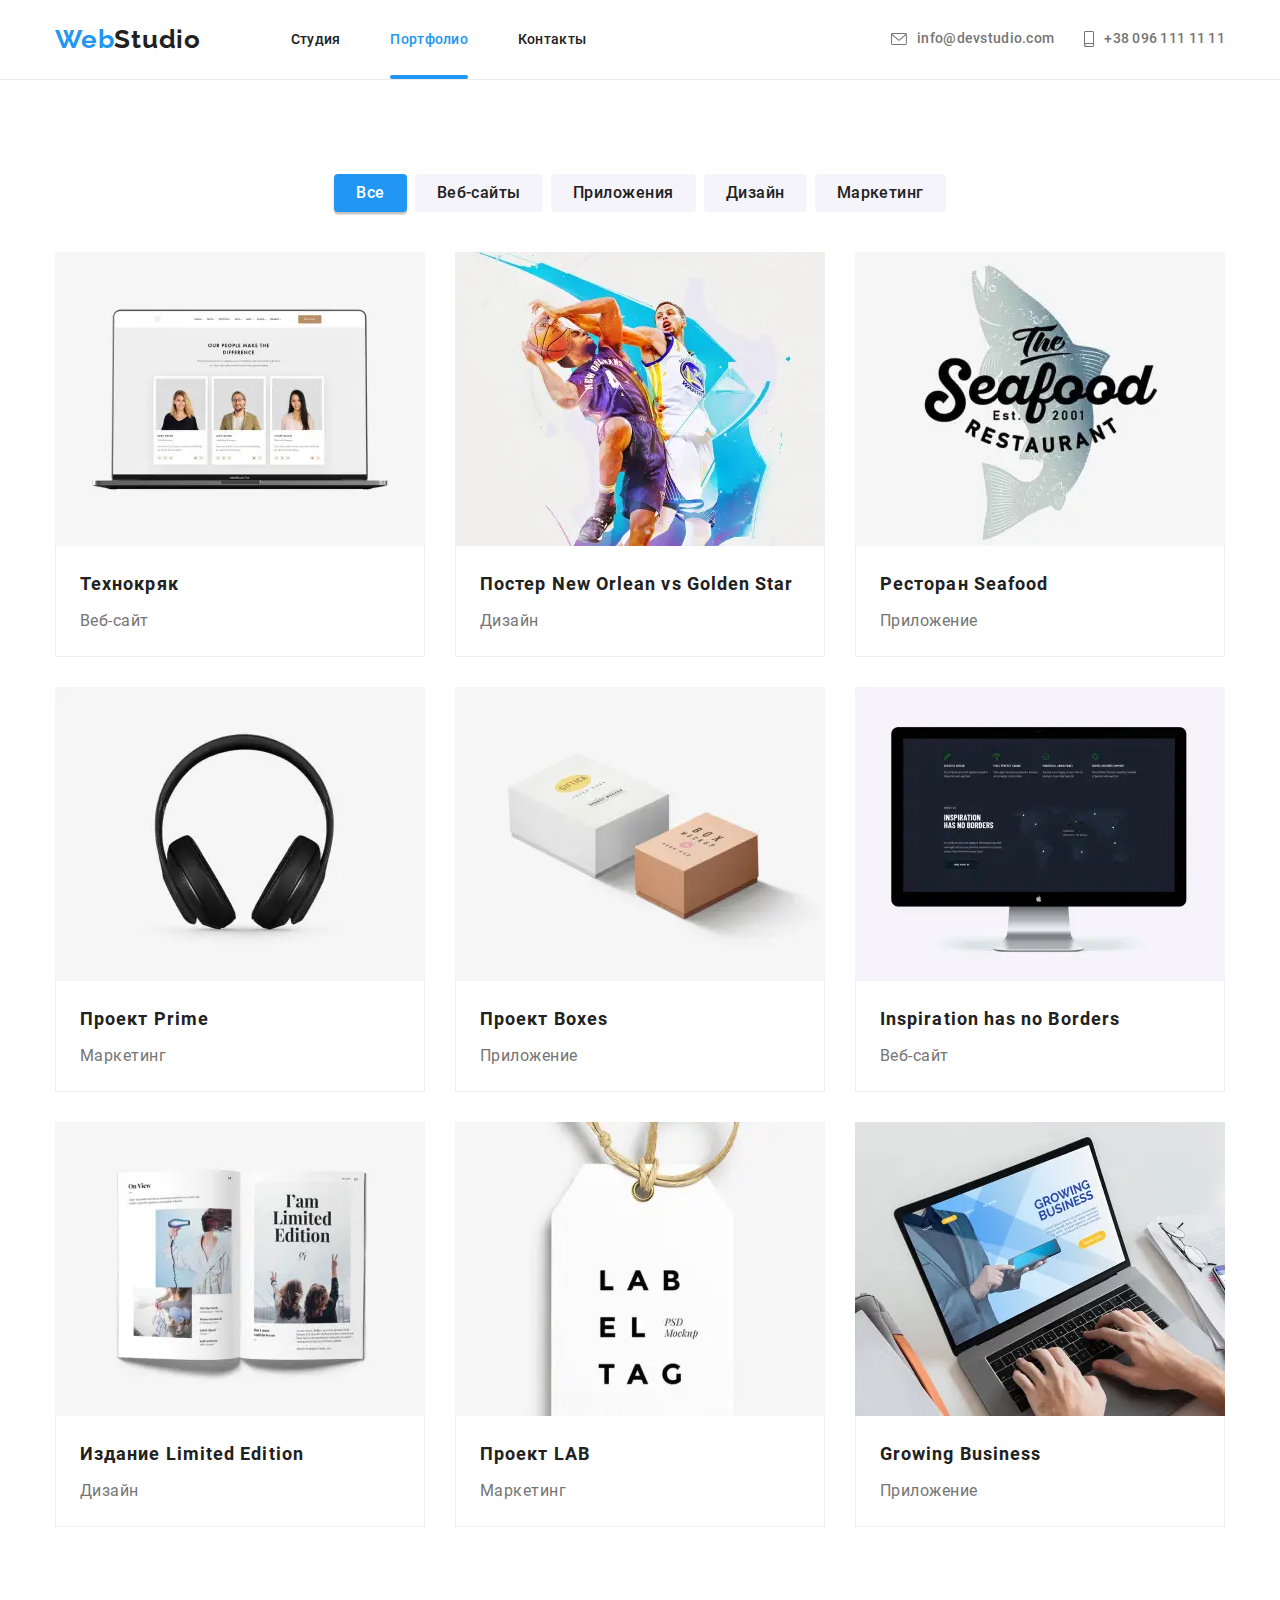
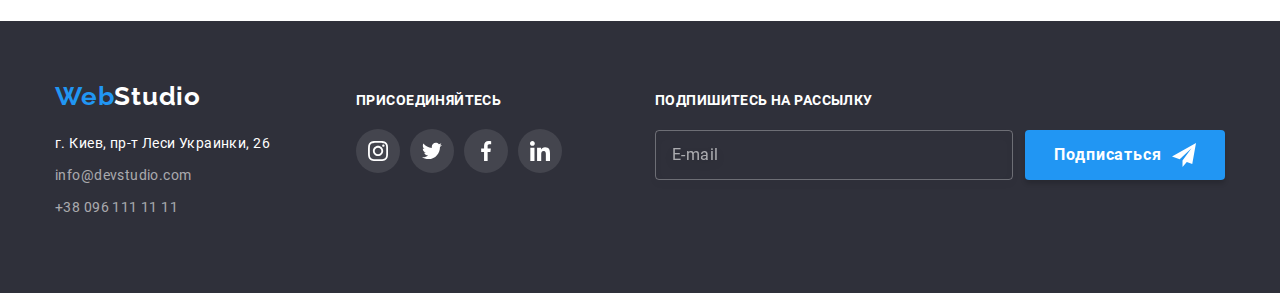
==== commit f8f871a7: "Adds portfolio adaptive pictures" ====
--- a/portfolio.html
+++ b/portfolio.html
@@ -122,10 +122,47 @@
             <li class="projects__item">
               <a href="" class="projects__link">
                 <div class="projects__thumb">
-                  <img
-                    src="./images/portfolio/tech-crack.jpg"
-                    alt="Ноутбук с веб-сайтом"
-                  />
+                  <picture>
+                    <source
+                      type="image/webp"
+                      media="(max-width:767px)"
+                      srcset="
+                        ./images/portfolio/webp/portfolio-mobile-01-450.webp     1x,
+                        ./images/portfolio/webp/portfolio-mobile-01-@2x-900.webp 2x
+                      "
+                    />
+
+                    <source
+                      type="image/webp"
+                      media="(min-width:768px) and (max-width:1199px)"
+                      srcset="
+                        ./images/portfolio/webp/portfolio-tablet-01-354.webp     1x,
+                        ./images/portfolio/webp/portfolio-tablet-01-@2x-708.webp 2x
+                      "
+                    />
+
+                    <source
+                      type="image/webp"
+                      media="(min-width:1200px)"
+                      srcset="
+                        ./images/portfolio/webp/portfolio-desktop-01-370.webp     1x,
+                        ./images/portfolio/webp/portfolio-desktop-01-@2x-740.webp 2x
+                      "
+                    />
+                    <img
+                      srcset="
+                        ./images/portfolio/portfolio-mobile-01-450.jpg      450w,
+                        ./images/portfolio/portfolio-mobile-01-@2x-900.jpg  900w,
+                        ./images/portfolio/portfolio-tablet-01-354.jpg      354w,
+                        ./images/portfolio/portfolio-tablet-01-@2x-708.jpg  708w,
+                        ./images/portfolio/portfolio-desktop-01-370.jpg     370w,
+                        ./images/portfolio/portfolio-desktop-01-@2x-740.jpg 740w
+                      "
+                      src="./images/portfolio/webp/portfolio-mobile-01-450.jpg"
+                      alt="Ноутбук с веб-сайтом"
+                      sizes="(min-width:1200px) 33vw, (min-width:768px) 50vw, 100vw"
+                    />
+                  </picture>
                   <p class="projects__overlay">
                     Ресурс предлагает комплексные предложения с разным уровнем
                     функционала и сервисов. Все это позволит посетителю получить
@@ -142,10 +179,47 @@
             <li class="projects__item">
               <a href="" class="projects__link">
                 <div class="projects__thumb">
-                  <img
-                    src="./images/portfolio/poster-no-vs-gs.jpg"
-                    alt="Баскетболисты"
-                  />
+                  <picture>
+                    <source
+                      type="image/webp"
+                      media="(max-width:767px)"
+                      srcset="
+                        ./images/portfolio/webp/portfolio-mobile-02-450.webp     1x,
+                        ./images/portfolio/webp/portfolio-mobile-02-@2x-900.webp 2x
+                      "
+                    />
+
+                    <source
+                      type="image/webp"
+                      media="(min-width:768px) and (max-width:1199px)"
+                      srcset="
+                        ./images/portfolio/webp/portfolio-tablet-02-354.webp     1x,
+                        ./images/portfolio/webp/portfolio-tablet-02-@2x-708.webp 2x
+                      "
+                    />
+
+                    <source
+                      type="image/webp"
+                      media="(min-width:1200px)"
+                      srcset="
+                        ./images/portfolio/webp/portfolio-desktop-02-370.webp     1x,
+                        ./images/portfolio/webp/portfolio-desktop-02-@2x-740.webp 2x
+                      "
+                    />
+                    <img
+                      srcset="
+                        ./images/portfolio/portfolio-mobile-02-450.jpg      450w,
+                        ./images/portfolio/portfolio-mobile-02-@2x-900.jpg  900w,
+                        ./images/portfolio/portfolio-tablet-02-354.jpg      354w,
+                        ./images/portfolio/portfolio-tablet-02-@2x-708.jpg  708w,
+                        ./images/portfolio/portfolio-desktop-02-370.jpg     370w,
+                        ./images/portfolio/portfolio-desktop-02-@2x-740.jpg 740w
+                      "
+                      src="./images/portfolio/webp/portfolio-mobile-02-450.jpg"
+                      alt="Баскетболисты"
+                      sizes="(min-width:1200px) 33vw, (min-width:768px) 50vw, 100vw"
+                    />
+                  </picture>
                   <p class="projects__overlay">
                     Ресурс предлагает комплексные предложения с разным уровнем
                     функционала и сервисов. Все это позволит посетителю получить
@@ -164,10 +238,48 @@
             <li class="projects__item">
               <a href="" class="projects__link">
                 <div class="projects__thumb">
-                  <img
-                    src="./images/portfolio/seafood-rest.jpg"
-                    alt="Надпись на фоне рыбы"
-                  />
+                  <picture>
+                    <source
+                      type="image/webp"
+                      media="(max-width:767px)"
+                      srcset="
+                        ./images/portfolio/webp/portfolio-mobile-03-450.webp     1x,
+                        ./images/portfolio/webp/portfolio-mobile-03-@2x-900.webp 2x
+                      "
+                    />
+
+                    <source
+                      type="image/webp"
+                      media="(min-width:768px) and (max-width:1199px)"
+                      srcset="
+                        ./images/portfolio/webp/portfolio-tablet-03-354.webp     1x,
+                        ./images/portfolio/webp/portfolio-tablet-03-@2x-708.webp 2x
+                      "
+                    />
+
+                    <source
+                      type="image/webp"
+                      media="(min-width:1200px)"
+                      srcset="
+                        ./images/portfolio/webp/portfolio-desktop-03-370.webp     1x,
+                        ./images/portfolio/webp/portfolio-desktop-03-@2x-740.webp 2x
+                      "
+                    />
+                    <img
+                      srcset="
+                        ./images/portfolio/portfolio-mobile-03-450.jpg      450w,
+                        ./images/portfolio/portfolio-mobile-03-@2x-900.jpg  900w,
+                        ./images/portfolio/portfolio-tablet-03-354.jpg      354w,
+                        ./images/portfolio/portfolio-tablet-03-@2x-708.jpg  708w,
+                        ./images/portfolio/portfolio-desktop-03-370.jpg     370w,
+                        ./images/portfolio/portfolio-desktop-03-@2x-740.jpg 740w
+                      "
+                      src="./images/portfolio/webp/portfolio-mobile-03-450.jpg"
+                      alt="Надпись на фоне рыбы"
+                      sizes="(min-width:1200px) 33vw, (min-width:768px) 50vw, 100vw"
+                    />
+                  </picture>
+
                   <p class="projects__overlay">
                     Ресурс предлагает комплексные предложения с разным уровнем
                     функционала и сервисов. Все это позволит посетителю получить
@@ -184,10 +296,48 @@
             <li class="projects__item">
               <a href="" class="projects__link">
                 <div class="projects__thumb">
-                  <img
-                    src="./images/portfolio/prime-project.jpg"
-                    alt="Наушники"
-                  />
+                  <picture>
+                    <source
+                      type="image/webp"
+                      media="(max-width:767px)"
+                      srcset="
+                        ./images/portfolio/webp/portfolio-mobile-04-450.webp     1x,
+                        ./images/portfolio/webp/portfolio-mobile-04-@2x-900.webp 2x
+                      "
+                    />
+
+                    <source
+                      type="image/webp"
+                      media="(min-width:768px) and (max-width:1199px)"
+                      srcset="
+                        ./images/portfolio/webp/portfolio-tablet-04-354.webp     1x,
+                        ./images/portfolio/webp/portfolio-tablet-04-@2x-708.webp 2x
+                      "
+                    />
+
+                    <source
+                      type="image/webp"
+                      media="(min-width:1200px)"
+                      srcset="
+                        ./images/portfolio/webp/portfolio-desktop-04-370.webp     1x,
+                        ./images/portfolio/webp/portfolio-desktop-04-@2x-740.webp 2x
+                      "
+                    />
+                    <img
+                      srcset="
+                        ./images/portfolio/portfolio-mobile-04-450.jpg      450w,
+                        ./images/portfolio/portfolio-mobile-04-@2x-900.jpg  900w,
+                        ./images/portfolio/portfolio-tablet-04-354.jpg      354w,
+                        ./images/portfolio/portfolio-tablet-04-@2x-708.jpg  708w,
+                        ./images/portfolio/portfolio-desktop-04-370.jpg     370w,
+                        ./images/portfolio/portfolio-desktop-04-@2x-740.jpg 740w
+                      "
+                      src="./images/portfolio/webp/portfolio-mobile-04-450.jpg"
+                      alt="Наушники"
+                      sizes="(min-width:1200px) 33vw, (min-width:768px) 50vw, 100vw"
+                    />
+                  </picture>
+
                   <p class="projects__overlay">
                     Ресурс предлагает комплексные предложения с разным уровнем
                     функционала и сервисов. Все это позволит посетителю получить
@@ -204,10 +354,48 @@
             <li class="projects__item">
               <a href="" class="projects__link">
                 <div class="projects__thumb">
-                  <img
-                    src="./images/portfolio/boxes-project.jpg"
-                    alt="Коробки"
-                  />
+                  <picture>
+                    <source
+                      type="image/webp"
+                      media="(max-width:767px)"
+                      srcset="
+                        ./images/portfolio/webp/portfolio-mobile-05-450.webp     1x,
+                        ./images/portfolio/webp/portfolio-mobile-05-@2x-900.webp 2x
+                      "
+                    />
+
+                    <source
+                      type="image/webp"
+                      media="(min-width:768px) and (max-width:1199px)"
+                      srcset="
+                        ./images/portfolio/webp/portfolio-tablet-05-354.webp     1x,
+                        ./images/portfolio/webp/portfolio-tablet-05-@2x-708.webp 2x
+                      "
+                    />
+
+                    <source
+                      type="image/webp"
+                      media="(min-width:1200px)"
+                      srcset="
+                        ./images/portfolio/webp/portfolio-desktop-05-370.webp     1x,
+                        ./images/portfolio/webp/portfolio-desktop-05-@2x-740.webp 2x
+                      "
+                    />
+                    <img
+                      srcset="
+                        ./images/portfolio/portfolio-mobile-05-450.jpg      450w,
+                        ./images/portfolio/portfolio-mobile-05-@2x-900.jpg  900w,
+                        ./images/portfolio/portfolio-tablet-05-354.jpg      354w,
+                        ./images/portfolio/portfolio-tablet-05-@2x-708.jpg  708w,
+                        ./images/portfolio/portfolio-desktop-05-370.jpg     370w,
+                        ./images/portfolio/portfolio-desktop-05-@2x-740.jpg 740w
+                      "
+                      src="./images/portfolio/webp/portfolio-mobile-05-450.jpg"
+                      alt="Коробки"
+                      sizes="(min-width:1200px) 33vw, (min-width:768px) 50vw, 100vw"
+                    />
+                  </picture>
+
                   <p class="projects__overlay">
                     Ресурс предлагает комплексные предложения с разным уровнем
                     функционала и сервисов. Все это позволит посетителю получить
@@ -224,10 +412,48 @@
             <li class="projects__item">
               <a href="" class="projects__link">
                 <div class="projects__thumb">
-                  <img
-                    src="./images/portfolio/inspiration-has-no-borders.jpg"
-                    alt="Монитор"
-                  />
+                  <picture>
+                    <source
+                      type="image/webp"
+                      media="(max-width:767px)"
+                      srcset="
+                        ./images/portfolio/webp/portfolio-mobile-06-450.webp     1x,
+                        ./images/portfolio/webp/portfolio-mobile-06-@2x-900.webp 2x
+                      "
+                    />
+
+                    <source
+                      type="image/webp"
+                      media="(min-width:768px) and (max-width:1199px)"
+                      srcset="
+                        ./images/portfolio/webp/portfolio-tablet-06-354.webp     1x,
+                        ./images/portfolio/webp/portfolio-tablet-06-@2x-708.webp 2x
+                      "
+                    />
+
+                    <source
+                      type="image/webp"
+                      media="(min-width:1200px)"
+                      srcset="
+                        ./images/portfolio/webp/portfolio-desktop-06-370.webp     1x,
+                        ./images/portfolio/webp/portfolio-desktop-06-@2x-740.webp 2x
+                      "
+                    />
+                    <img
+                      srcset="
+                        ./images/portfolio/portfolio-mobile-06-450.jpg      450w,
+                        ./images/portfolio/portfolio-mobile-06-@2x-900.jpg  900w,
+                        ./images/portfolio/portfolio-tablet-06-354.jpg      354w,
+                        ./images/portfolio/portfolio-tablet-06-@2x-708.jpg  708w,
+                        ./images/portfolio/portfolio-desktop-06-370.jpg     370w,
+                        ./images/portfolio/portfolio-desktop-06-@2x-740.jpg 740w
+                      "
+                      src="./images/portfolio/webp/portfolio-mobile-06-450.jpg"
+                      alt="Монитор"
+                      sizes="(min-width:1200px) 33vw, (min-width:768px) 50vw, 100vw"
+                    />
+                  </picture>
+
                   <p class="projects__overlay">
                     Ресурс предлагает комплексные предложения с разным уровнем
                     функционала и сервисов. Все это позволит посетителю получить
@@ -244,10 +470,48 @@
             <li class="projects__item">
               <a href="" class="projects__link">
                 <div class="projects__thumb">
-                  <img
-                    src="./images/portfolio/limited-edition.jpg"
-                    alt="Книга"
-                  />
+                  <picture>
+                    <source
+                      type="image/webp"
+                      media="(max-width:767px)"
+                      srcset="
+                        ./images/portfolio/webp/portfolio-mobile-07-450.webp     1x,
+                        ./images/portfolio/webp/portfolio-mobile-07-@2x-900.webp 2x
+                      "
+                    />
+
+                    <source
+                      type="image/webp"
+                      media="(min-width:768px) and (max-width:1199px)"
+                      srcset="
+                        ./images/portfolio/webp/portfolio-tablet-07-354.webp     1x,
+                        ./images/portfolio/webp/portfolio-tablet-07-@2x-708.webp 2x
+                      "
+                    />
+
+                    <source
+                      type="image/webp"
+                      media="(min-width:1200px)"
+                      srcset="
+                        ./images/portfolio/webp/portfolio-desktop-07-370.webp     1x,
+                        ./images/portfolio/webp/portfolio-desktop-07-@2x-740.webp 2x
+                      "
+                    />
+                    <img
+                      srcset="
+                        ./images/portfolio/portfolio-mobile-07-450.jpg      450w,
+                        ./images/portfolio/portfolio-mobile-07-@2x-900.jpg  900w,
+                        ./images/portfolio/portfolio-tablet-07-354.jpg      354w,
+                        ./images/portfolio/portfolio-tablet-07-@2x-708.jpg  708w,
+                        ./images/portfolio/portfolio-desktop-07-370.jpg     370w,
+                        ./images/portfolio/portfolio-desktop-07-@2x-740.jpg 740w
+                      "
+                      src="./images/portfolio/webp/portfolio-mobile-07-450.jpg"
+                      alt="Книга"
+                      sizes="(min-width:1200px) 33vw, (min-width:768px) 50vw, 100vw"
+                    />
+                  </picture>
+
                   <p class="projects__overlay">
                     Ресурс предлагает комплексные предложения с разным уровнем
                     функционала и сервисов. Все это позволит посетителю получить
@@ -264,7 +528,48 @@
             <li class="projects__item">
               <a href="" class="projects__link">
                 <div class="projects__thumb">
-                  <img src="./images/portfolio/lab-project.jpg" alt="Бирка" />
+                  <picture>
+                    <source
+                      type="image/webp"
+                      media="(max-width:767px)"
+                      srcset="
+                        ./images/portfolio/webp/portfolio-mobile-08-450.webp     1x,
+                        ./images/portfolio/webp/portfolio-mobile-08-@2x-900.webp 2x
+                      "
+                    />
+
+                    <source
+                      type="image/webp"
+                      media="(min-width:768px) and (max-width:1199px)"
+                      srcset="
+                        ./images/portfolio/webp/portfolio-tablet-08-354.webp     1x,
+                        ./images/portfolio/webp/portfolio-tablet-08-@2x-708.webp 2x
+                      "
+                    />
+
+                    <source
+                      type="image/webp"
+                      media="(min-width:1200px)"
+                      srcset="
+                        ./images/portfolio/webp/portfolio-desktop-08-370.webp     1x,
+                        ./images/portfolio/webp/portfolio-desktop-08-@2x-740.webp 2x
+                      "
+                    />
+                    <img
+                      srcset="
+                        ./images/portfolio/portfolio-mobile-08-450.jpg      450w,
+                        ./images/portfolio/portfolio-mobile-08-@2x-900.jpg  900w,
+                        ./images/portfolio/portfolio-tablet-08-354.jpg      354w,
+                        ./images/portfolio/portfolio-tablet-08-@2x-708.jpg  708w,
+                        ./images/portfolio/portfolio-desktop-08-370.jpg     370w,
+                        ./images/portfolio/portfolio-desktop-08-@2x-740.jpg 740w
+                      "
+                      src="./images/portfolio/webp/portfolio-mobile-08-450.jpg"
+                      alt="Бирка"
+                      sizes="(min-width:1200px) 33vw, (min-width:768px) 50vw, 100vw"
+                    />
+                  </picture>
+
                   <p class="projects__overlay">
                     Ресурс предлагает комплексные предложения с разным уровнем
                     функционала и сервисов. Все это позволит посетителю получить
@@ -281,10 +586,48 @@
             <li class="projects__item">
               <a href="" class="projects__link">
                 <div class="projects__thumb">
-                  <img
-                    src="./images/portfolio/growing-business.jpg"
-                    alt="Руки на ноутбуке"
-                  />
+                  <picture>
+                    <source
+                      type="image/webp"
+                      media="(max-width:767px)"
+                      srcset="
+                        ./images/portfolio/webp/portfolio-mobile-09-450.webp     1x,
+                        ./images/portfolio/webp/portfolio-mobile-09-@2x-900.webp 2x
+                      "
+                    />
+
+                    <source
+                      type="image/webp"
+                      media="(min-width:768px) and (max-width:1199px)"
+                      srcset="
+                        ./images/portfolio/webp/portfolio-tablet-09-354.webp     1x,
+                        ./images/portfolio/webp/portfolio-tablet-09-@2x-708.webp 2x
+                      "
+                    />
+
+                    <source
+                      type="image/webp"
+                      media="(min-width:1200px)"
+                      srcset="
+                        ./images/portfolio/webp/portfolio-desktop-09-370.webp     1x,
+                        ./images/portfolio/webp/portfolio-desktop-09-@2x-740.webp 2x
+                      "
+                    />
+                    <img
+                      srcset="
+                        ./images/portfolio/portfolio-mobile-09-450.jpg      450w,
+                        ./images/portfolio/portfolio-mobile-09-@2x-900.jpg  900w,
+                        ./images/portfolio/portfolio-tablet-09-354.jpg      354w,
+                        ./images/portfolio/portfolio-tablet-09-@2x-708.jpg  708w,
+                        ./images/portfolio/portfolio-desktop-09-370.jpg     370w,
+                        ./images/portfolio/portfolio-desktop-09-@2x-740.jpg 740w
+                      "
+                      src="./images/portfolio/webp/portfolio-mobile-09-450.jpg"
+                      alt="Руки на ноутбуке"
+                      sizes="(min-width:1200px) 33vw, (min-width:768px) 50vw, 100vw"
+                    />
+                  </picture>
+
                   <p class="projects__overlay">
                     Ресурс предлагает комплексные предложения с разным уровнем
                     функционала и сервисов. Все это позволит посетителю получить
--- a/css/main.min.css
+++ b/css/main.min.css
@@ -1 +1 @@
-/*! modern-normalize v1.1.0 | MIT License | https://github.com/sindresorhus/modern-normalize */*,::before,::after{-webkit-box-sizing:border-box;box-sizing:border-box}html{line-height:1.15;-webkit-text-size-adjust:100%;-moz-tab-size:4;-o-tab-size:4;tab-size:4}body{margin:0;font-family:system-ui,-apple-system,"Segoe UI",Roboto,Helvetica,Arial,sans-serif,"Apple Color Emoji","Segoe UI Emoji"}hr{height:0;color:inherit}abbr[title]{-webkit-text-decoration:underline dotted;text-decoration:underline dotted}b,strong{font-weight:bolder}code,kbd,samp,pre{font-family:ui-monospace,SFMono-Regular,Consolas,"Liberation Mono",Menlo,monospace;font-size:1em}small{font-size:80%}sub,sup{font-size:75%;line-height:0;position:relative;vertical-align:baseline}sub{bottom:-0.25em}sup{top:-0.5em}table{text-indent:0;border-color:inherit}button,input,optgroup,select,textarea{font-family:inherit;font-size:100%;line-height:1.15;margin:0}button,select{text-transform:none}button,[type=button],[type=reset],[type=submit]{-webkit-appearance:button}::-moz-focus-inner{border-style:none;padding:0}:-moz-focusring{outline:1px dotted ButtonText}:-moz-ui-invalid{box-shadow:none}legend{padding:0}progress{vertical-align:baseline}::-webkit-inner-spin-button,::-webkit-outer-spin-button{height:auto}[type=search]{-webkit-appearance:textfield;outline-offset:-2px}::-webkit-search-decoration{-webkit-appearance:none}::-webkit-file-upload-button{-webkit-appearance:button;font:inherit}summary{display:list-item}@font-face{font-family:"Roboto";font-style:normal;font-weight:400;src:url("../fonts/roboto-v30-latin_cyrillic-regular.eot");src:local(""),url("../fonts/roboto-v30-latin_cyrillic-regular.eot?#iefix") format("embedded-opentype"),url("../fonts/roboto-v30-latin_cyrillic-regular.woff2") format("woff2"),url("../fonts/roboto-v30-latin_cyrillic-regular.woff") format("woff"),url("../fonts/roboto-v30-latin_cyrillic-regular.ttf") format("truetype"),url("../fonts/roboto-v30-latin_cyrillic-regular.svg#Roboto") format("svg")}@font-face{font-family:"Roboto";font-style:normal;font-weight:500;src:url("../fonts/roboto-v30-latin_cyrillic-500.eot");src:local(""),url("../fonts/roboto-v30-latin_cyrillic-500.eot?#iefix") format("embedded-opentype"),url("../fonts/roboto-v30-latin_cyrillic-500.woff2") format("woff2"),url("../fonts/roboto-v30-latin_cyrillic-500.woff") format("woff"),url("../fonts/roboto-v30-latin_cyrillic-500.ttf") format("truetype"),url("../fonts/roboto-v30-latin_cyrillic-500.svg#Roboto") format("svg")}@font-face{font-family:"Roboto";font-style:normal;font-weight:700;src:url("../fonts/roboto-v30-latin_cyrillic-700.eot");src:local(""),url("../fonts/roboto-v30-latin_cyrillic-700.eot?#iefix") format("embedded-opentype"),url("../fonts/roboto-v30-latin_cyrillic-700.woff2") format("woff2"),url("../fonts/roboto-v30-latin_cyrillic-700.woff") format("woff"),url("../fonts/roboto-v30-latin_cyrillic-700.ttf") format("truetype"),url("../fonts/roboto-v30-latin_cyrillic-700.svg#Roboto") format("svg")}@font-face{font-family:"Roboto";font-style:normal;font-weight:900;src:url("../fonts/roboto-v30-latin_cyrillic-900.eot");src:local(""),url("../fonts/roboto-v30-latin_cyrillic-900.eot?#iefix") format("embedded-opentype"),url("../fonts/roboto-v30-latin_cyrillic-900.woff2") format("woff2"),url("../fonts/roboto-v30-latin_cyrillic-900.woff") format("woff"),url("../fonts/roboto-v30-latin_cyrillic-900.ttf") format("truetype"),url("../fonts/roboto-v30-latin_cyrillic-900.svg#Roboto") format("svg")}@font-face{font-family:"Raleway";font-style:normal;font-weight:700;src:url("../fonts/raleway-v27-latin-700.eot");src:local(""),url("../fonts/raleway-v27-latin-700.eot?#iefix") format("embedded-opentype"),url("../fonts/raleway-v27-latin-700.woff2") format("woff2"),url("../fonts/raleway-v27-latin-700.woff") format("woff"),url("../fonts/raleway-v27-latin-700.ttf") format("truetype"),url("../fonts/raleway-v27-latin-700.svg#Raleway") format("svg")}:root{--main-text: #757575;--white-text: #ffffff;--secondary-text: #212121;--accent: #2196f3;--grey-accent: #f5f4fa;--grey-social: #afb1b8;--duration: cubic-bezier(0.4, 0, 0.2, 1);--speed: 250ms}.visually-hidden,.values__title--visually-hidden{position:absolute;width:1px;height:1px;margin:-1px;border:0;padding:0;white-space:nowrap;-webkit-clip-path:inset(100%);clip-path:inset(100%);clip:rect(0 0 0 0);overflow:hidden}.services__title,.team__title,.clients__title{margin-bottom:30px;font-size:28px;line-height:1.18;text-align:center;letter-spacing:.03em;color:var(--secondary-text)}.join-social__title,.subscription__title{color:var(--white-text);font-size:14px;line-height:1.14;letter-spacing:.03em;text-transform:uppercase}.join-social__link{display:-webkit-box;display:-ms-flexbox;display:flex;-webkit-box-align:center;-ms-flex-align:center;align-items:center;-webkit-box-pack:center;-ms-flex-pack:center;justify-content:center;width:44px;height:44px;border-radius:50%}html{-webkit-box-sizing:border-box;box-sizing:border-box}img{display:block;max-width:100%;height:auto}*,*::before,*::after{-webkit-box-sizing:inherit;box-sizing:inherit}p,h1,h2,h3,h4,h5,h6{margin:0}ul{margin:0;padding-left:0;list-style:none}.page{background-color:#fff;color:var(--main-text);font-family:Roboto,sans-serif}@media screen and (min-width: 1200px){.page{padding-left:0;padding-right:0}}.page.no-scroll{overflow:hidden}a{text-decoration:none}.container{padding:60px 15px;margin:0 auto;width:100%}@media screen and (min-width: 480px){.container{max-width:480px}}@media screen and (min-width: 768px){.container{max-width:768px}}@media screen and (min-width: 1200px){.container{max-width:1200px}}.filter{display:-webkit-box;display:-ms-flexbox;display:flex;-ms-flex-wrap:wrap;flex-wrap:wrap;gap:15px 8px;margin-bottom:40px}@media screen and (min-width: 768px){.filter{-webkit-box-pack:center;-ms-flex-pack:center;justify-content:center}}.filter__btn{padding:6px 22px 6px 22px;color:var(--secondary-text);background-color:var(--grey-accent);font-family:inherit;cursor:pointer;font-weight:500;font-size:16px;line-height:1.63;text-align:center;letter-spacing:.03em;border-radius:4px;border:none;-webkit-transition:background-color var(--speed) var(--duration),color var(--speed) var(--duration),-webkit-box-shadow var(--speed) var(--duration);transition:background-color var(--speed) var(--duration),color var(--speed) var(--duration),-webkit-box-shadow var(--speed) var(--duration);transition:background-color var(--speed) var(--duration),color var(--speed) var(--duration),box-shadow var(--speed) var(--duration);transition:background-color var(--speed) var(--duration),color var(--speed) var(--duration),box-shadow var(--speed) var(--duration),-webkit-box-shadow var(--speed) var(--duration)}.filter__btn:hover,.filter__btn:focus,.filter__btn--active{color:var(--white-text);background-color:var(--accent);-webkit-box-shadow:0px 3px 1px rgba(0,0,0,.1),0px 1px 2px rgba(0,0,0,.08),0px 2px 2px rgba(0,0,0,.12);box-shadow:0px 3px 1px rgba(0,0,0,.1),0px 1px 2px rgba(0,0,0,.08),0px 2px 2px rgba(0,0,0,.12)}.header__contacts{display:-webkit-box;display:-ms-flexbox;display:flex;-webkit-box-orient:vertical;-webkit-box-direction:normal;-ms-flex-direction:column;flex-direction:column}@media screen and (max-width: 767px){.header__contacts{-webkit-box-orient:vertical;-webkit-box-direction:reverse;-ms-flex-direction:column-reverse;flex-direction:column-reverse;gap:32px}}@media screen and (min-width: 768px){.header__contacts{margin-left:84px;gap:10px}}@media screen and (min-width: 1200px){.header__contacts{margin-left:305px;gap:30px;-webkit-box-orient:horizontal;-webkit-box-direction:normal;-ms-flex-direction:row;flex-direction:row}}.contacts__link{font-weight:500;color:var(--main-text);letter-spacing:.02em;-webkit-transition:color var(--speed) var(--duration);transition:color var(--speed) var(--duration)}.contacts__link:hover,.contacts__link:focus{color:var(--accent)}@media screen and (max-width: 767px){.contacts__link{color:var(--accent);font-size:34px;line-height:1.18}}@media screen and (max-width: 376px){.contacts__link{font-size:26px;line-height:1.18}}@media screen and (max-width: 767px){.contacts__link--mail-grey{font-size:24px;line-height:1.17;letter-spacing:.02em;color:var(--main-text)}}@media screen and (min-width: 768px){.contacts__link{display:-webkit-box;display:-ms-flexbox;display:flex;-webkit-box-align:center;-ms-flex-align:center;align-items:center;font-size:12px;line-height:1.17;letter-spacing:.02em}}@media screen and (min-width: 1200px){.contacts__link{font-size:14px;line-height:1.14;letter-spacing:.02em}}.contacts__icon{fill:currentColor;margin-right:10px}@media screen and (max-width: 767px){.contacts__icon{display:none}}.footer__contacts{margin-top:8px;margin-bottom:60px}.footer__contacts .contacts__item--footer+.contacts__item--footer{margin-top:8px}.contacts__link--footer{color:rgba(255,255,255,.6);font-style:normal;font-weight:400;font-size:14px;line-height:1.71;letter-spacing:.03em;-webkit-transition:color var(--speed) var(--duration);transition:color var(--speed) var(--duration)}.contacts__link--footer:hover,.contacts__link--footer:focus{color:var(--accent)}.footer{background-color:#2f303a;text-align:center}.address{margin-top:20px}.addresss__text{color:var(--white-text);font-style:normal;font-size:14px;line-height:1.71;letter-spacing:.03em}.header{border-bottom:1px solid #ececec}.header__container{position:relative;display:-webkit-box;display:-ms-flexbox;display:flex;-webkit-box-align:center;-ms-flex-align:center;align-items:center;padding-top:10px;padding-bottom:10px;-webkit-box-pack:justify;-ms-flex-pack:justify;justify-content:space-between}@media screen and (min-width: 768px){.header__container{padding-top:20px;padding-bottom:20px}}@media screen and (min-width: 1200px){.header__container{padding-top:24px;padding-bottom:24px}}.logo{display:inline-block;color:var(--accent);font-family:Raleway,sans-serif;font-weight:700;font-size:26px;line-height:1.19;letter-spacing:.03em}@media screen and (max-width: 1199px){.logo{font-size:24px;line-height:1.17}}.logo__text--black{display:inline-block;color:var(--secondary-text);font-family:Raleway,sans-serif;font-weight:700;font-size:26px;line-height:1.19;letter-spacing:.03em}@media screen and (max-width: 1199px){.logo__text--black{font-size:24px;line-height:1.17}}.logo__text--white{display:inline-block;color:var(--white-text);font-family:Raleway,sans-serif;font-weight:700;font-size:26px;line-height:1.19;letter-spacing:.03em}@media screen and (max-width: 1199px){.logo__text--white{font-size:24px;line-height:1.17}}.backdrop{position:fixed;top:0;left:0;width:100%;height:100%;padding-top:94px;padding-right:15px;padding-top:94px;padding-left:15px;overflow-y:scroll;background-color:rgba(0,0,0,.2);opacity:1;-webkit-transition:opacity var(--speed) var(--duration);transition:opacity var(--speed) var(--duration)}.backdrop.is-hidden{opacity:0;pointer-events:none}.backdrop.is-hidden .modal{-webkit-transform:translate(-50%, -50%) scale(0.9);transform:translate(-50%, -50%) scale(0.9)}.modal{position:relative;width:100%;padding:40px;margin:0 auto;background-color:var(--white-text);-webkit-box-shadow:0px 1px 3px rgba(0,0,0,.12),0px 1px 1px rgba(0,0,0,.14),0px 2px 1px rgba(0,0,0,.2);box-shadow:0px 1px 3px rgba(0,0,0,.12),0px 1px 1px rgba(0,0,0,.14),0px 2px 1px rgba(0,0,0,.2);border-radius:4px;-webkit-transition:-webkit-transform var(--speed) var(--duration);transition:-webkit-transform var(--speed) var(--duration);transition:transform var(--speed) var(--duration);transition:transform var(--speed) var(--duration), -webkit-transform var(--speed) var(--duration)}@media screen and (max-width: 1199px){.modal{max-width:450px}}@media screen and (min-width: 1200px){.modal{max-width:528px}}.close-btn{position:absolute;display:-webkit-box;display:-ms-flexbox;display:flex;-webkit-box-align:center;-ms-flex-align:center;align-items:center;-webkit-box-pack:center;-ms-flex-pack:center;justify-content:center;top:8px;right:8px;width:30px;height:30px;border:1px solid rgba(0,0,0,.1);border-radius:50%;fill:#000;background-color:var(--white-text);cursor:pointer;-webkit-transition:fill var(--speed) var(--duration),-webkit-box-shadow var(--speed) var(--duration);transition:fill var(--speed) var(--duration),-webkit-box-shadow var(--speed) var(--duration);transition:fill var(--speed) var(--duration),box-shadow var(--speed) var(--duration);transition:fill var(--speed) var(--duration),box-shadow var(--speed) var(--duration),-webkit-box-shadow var(--speed) var(--duration)}.close-btn:hover,.close-btn:focus{-webkit-box-shadow:0px 2px 2px rgba(0,0,0,.15);box-shadow:0px 2px 2px rgba(0,0,0,.15);fill:var(--accent)}.modal__btn{width:200px;height:50px;left:700px;top:712px;display:block;-ms-flex-item-align:center;align-self:center;background-color:var(--accent);-webkit-box-shadow:0px 4px 4px rgba(0,0,0,.15);box-shadow:0px 4px 4px rgba(0,0,0,.15);border-radius:4px;border:none;cursor:pointer;font-weight:700;font-size:16px;line-height:1.88;letter-spacing:.06em;color:var(--white-text);-webkit-transition:background-color var(--speed) var(--duration);transition:background-color var(--speed) var(--duration)}.modal__btn:hover,.modal__btn:focus{background-color:#188ce8}.modal__form{display:-webkit-box;display:-ms-flexbox;display:flex;-webkit-box-orient:vertical;-webkit-box-direction:normal;-ms-flex-direction:column;flex-direction:column}.modal__title{margin-bottom:12px;font-size:20px;line-height:1.15;text-align:center;letter-spacing:.03em;color:var(--secondary-text)}.modal__field:not(:last-child){display:-webkit-box;display:-ms-flexbox;display:flex;-webkit-box-orient:vertical;-webkit-box-direction:normal;-ms-flex-direction:column;flex-direction:column;margin-bottom:10px}.modal__label{font-size:12px;line-height:1.17;letter-spacing:.01em;color:var(--main-text)}.modal__input{padding-left:35px;padding-right:15px;height:40px;width:100%;border:1px solid rgba(33,33,33,.2);border-radius:4px;color:var(--secondary-text);outline:none;-webkit-transition:border-color var(--speed) var(--duration);transition:border-color var(--speed) var(--duration)}.modal__input:focus{border:1px solid var(--accent)}.modal__input:focus+.modal__icon{fill:var(--accent)}.modal__input.textarea{height:120px;padding:12px;resize:none}.modal__block{position:relative;margin-top:4px}.modal__icon{position:absolute;left:12px;top:50%;-webkit-transform:translateY(-50%);transform:translateY(-50%);-webkit-transition:fill var(--speed) var(--duration);transition:fill var(--speed) var(--duration)}.modal__field .textarea::-webkit-input-placeholder{font-size:14px;line-height:1.14;letter-spacing:.01em;color:rgba(117,117,117,.5)}.modal__field .textarea::-moz-placeholder{font-size:14px;line-height:1.14;letter-spacing:.01em;color:rgba(117,117,117,.5)}.modal__field .textarea:-ms-input-placeholder{font-size:14px;line-height:1.14;letter-spacing:.01em;color:rgba(117,117,117,.5)}.modal__field .textarea::-ms-input-placeholder{font-size:14px;line-height:1.14;letter-spacing:.01em;color:rgba(117,117,117,.5)}.modal__field .textarea::placeholder{font-size:14px;line-height:1.14;letter-spacing:.01em;color:rgba(117,117,117,.5)}.modal__agree{display:-webkit-box;display:-ms-flexbox;display:flex;-webkit-box-align:center;-ms-flex-align:center;align-items:center;margin-top:20px;margin-bottom:30px;font-size:12px;line-height:1.17;letter-spacing:.03em}@media screen and (min-width: 1200px){.modal__agree{margin-left:12px;font-size:14px;line-height:1.71}}.modal__agree-label{position:relative;display:-webkit-box;display:-ms-flexbox;display:flex;-webkit-box-align:center;-ms-flex-align:center;align-items:center}.modal__agree-link .link{color:var(--accent);text-decoration:underline;-webkit-transition:-webkit-text-decoration var(--speed) var(--duration);transition:-webkit-text-decoration var(--speed) var(--duration);transition:text-decoration var(--speed) var(--duration);transition:text-decoration var(--speed) var(--duration), -webkit-text-decoration var(--speed) var(--duration)}.modal__agree-link .link:hover{-webkit-text-decoration-color:rgba(0,0,0,0);text-decoration-color:rgba(0,0,0,0)}.modal__icon-frame{margin-right:8px;opacity:1;-webkit-transition:fill var(--speed) var(--duration),opacity var(--speed) var(--duration),-webkit-box-shadow var(--speed) var(--duration);transition:fill var(--speed) var(--duration),opacity var(--speed) var(--duration),-webkit-box-shadow var(--speed) var(--duration);transition:fill var(--speed) var(--duration),box-shadow var(--speed) var(--duration),opacity var(--speed) var(--duration);transition:fill var(--speed) var(--duration),box-shadow var(--speed) var(--duration),opacity var(--speed) var(--duration),-webkit-box-shadow var(--speed) var(--duration)}.modal__checkbox:hover+.modal__icon-frame{-webkit-box-shadow:0px 3px 3px rgba(0,0,0,.15);box-shadow:0px 3px 3px rgba(0,0,0,.15)}.modal__checkbox:focus+.modal__icon-frame{-webkit-box-shadow:0px 2px 2px rgba(0,0,0,.15);box-shadow:0px 2px 2px rgba(0,0,0,.15);fill:var(--accent)}.modal__checkbox:checked+.modal__icon-frame{opacity:0}.modal__icon-checked{position:absolute;margin-right:7px;opacity:0;-webkit-transition:opacity var(--speed) var(--duration);transition:opacity var(--speed) var(--duration)}.modal__checkbox:checked~.modal__icon-checked{opacity:1}.menu{display:-webkit-box;display:-ms-flexbox;display:flex;-webkit-box-align:center;-ms-flex-align:center;align-items:center;-webkit-box-pack:justify;-ms-flex-pack:justify;justify-content:space-between;z-index:2}@media screen and (max-width: 767px){.menu{position:fixed;display:none;top:0;left:0;width:100%;height:100%;padding:48px 40px;background-color:var(--white-text)}.menu.is-open{display:-webkit-box;display:-ms-flexbox;display:flex;-webkit-box-orient:vertical;-webkit-box-direction:normal;-ms-flex-direction:column;flex-direction:column;-webkit-box-align:start;-ms-flex-align:start;align-items:flex-start;-webkit-box-pack:start;-ms-flex-pack:start;justify-content:flex-start}}.menu__btn{z-index:3;top:10px;right:15px;display:-webkit-inline-box;display:-ms-inline-flexbox;display:inline-flex;margin:0;padding:0;border:0;color:var(--secondary-text);background-color:rgba(0,0,0,0);-webkit-transition:color var(--speed) var(--duration);transition:color var(--speed) var(--duration)}.menu__btn:hover,.menu__btn:focus{color:var(--accent);-webkit-transition:color var(--speed) var(--duration);transition:color var(--speed) var(--duration)}@media screen and (min-width: 768px){.menu__btn{display:none}}.menu__icon{fill:currentColor}.menu__btn .menu__cross{display:none}.menu__btn.is-open{color:var(--secondary-text);-webkit-transition:color var(--speed) var(--duration);transition:color var(--speed) var(--duration)}.menu__btn.is-open:hover,.menu__btn.is-open:focus{color:var(--accent);-webkit-transition:color var(--speed) var(--duration);transition:color var(--speed) var(--duration)}.menu__btn.is-open .menu__cross{display:block}.menu__btn.is-open .menu__lines{display:none}@media screen and (max-width: 767px){.header__navigation{-webkit-box-flex:1;-ms-flex-positive:1;flex-grow:1}}.navigation__list{display:-webkit-box;display:-ms-flexbox;display:flex;gap:50px}@media screen and (max-width: 767px){.navigation__list{-webkit-box-orient:vertical;-webkit-box-direction:normal;-ms-flex-direction:column;flex-direction:column;gap:32px}}.navigation__link{font-weight:500;font-size:14px;line-height:1.14;letter-spacing:.02em;color:var(--secondary-text);position:relative;-webkit-transition:color var(--speed) var(--duration);transition:color var(--speed) var(--duration)}.navigation__link:hover,.navigation__link:focus{color:var(--accent)}@media screen and (min-width: 768px){.navigation__link{padding-top:32px;padding-bottom:32px}}.navigation__link--current{color:var(--accent)}@media screen and (min-width: 768px){.navigation__link--current::after{content:"";position:absolute;left:0;bottom:0;width:100%;border-radius:2px;height:4px;background:var(--accent)}}@media screen and (max-width: 767px){.navigation__link{font-size:40px;line-height:1.18}}.profiles{display:-webkit-box;display:-ms-flexbox;display:flex;margin-top:64px;-ms-flex-wrap:wrap;flex-wrap:wrap}@media screen and (min-width: 768px){.profiles{display:none}}.profiles__item:not(:first-child){padding-left:10px}.profiles__item:not(:last-child){border-right:1px solid rgba(33,33,33,.2);padding-right:10px}.profiles__link{font-weight:500;font-size:18px;line-height:1.22;letter-spacing:.02em;color:var(--accent)}.join-social__list{margin-top:20px;margin-bottom:60px;display:-webkit-box;display:-ms-flexbox;display:flex;-webkit-box-pack:center;-ms-flex-pack:center;justify-content:center}.join-social__item{margin-right:10px}.join-social__item:last-child{margin-right:0}.join-social__link{color:var(--white-text);background-color:rgba(255,255,255,.1);-webkit-transition:background-color var(--speed) var(--duration);transition:background-color var(--speed) var(--duration)}.join-social__link:hover,.join-social__link:focus{background-color:var(--accent);color:var(--white-text)}.join-social__icon{fill:currentColor}.member-social{display:-webkit-box;display:-ms-flexbox;display:flex;-webkit-box-pack:center;-ms-flex-pack:center;justify-content:center;gap:36px}.member-social__link{color:var(--grey-social);-webkit-transition:background-color var(--speed) var(--duration),color var(--speed) var(--duration);transition:background-color var(--speed) var(--duration),color var(--speed) var(--duration)}.member-social__link:hover,.member-social__link:focus{color:var(--accent)}.member-social__icon{display:-webkit-box;display:-ms-flexbox;display:flex;fill:currentColor}.subscription__input{margin-top:20px;display:-webkit-box;display:-ms-flexbox;display:flex;-webkit-box-align:center;-ms-flex-align:center;align-items:center;-webkit-box-orient:vertical;-webkit-box-direction:normal;-ms-flex-direction:column;flex-direction:column}.subscription__field{padding-left:16px;padding-right:16px;margin-bottom:20px;width:100%;height:50px;left:815px;top:2787px;border:1px solid rgba(255,255,255,.3);-webkit-filter:drop-shadow(0px 4px 4px rgba(0, 0, 0, 0.15));filter:drop-shadow(0px 4px 4px rgba(0, 0, 0, 0.15));color:var(--white-text);border-radius:4px;background-color:rgba(0,0,0,0);outline:none;-webkit-transition:border-color var(--speed) var(--duration);transition:border-color var(--speed) var(--duration)}.subscription__field:focus{border-color:var(--accent)}@media screen and (min-width: 768px){.subscription__field{max-width:450px}}.subscription__btn{display:-webkit-box;display:-ms-flexbox;display:flex;-webkit-box-align:center;-ms-flex-align:center;align-items:center;-webkit-box-pack:center;-ms-flex-pack:center;justify-content:center;width:200px;height:50px;background:var(--accent);-webkit-box-shadow:0px 4px 4px rgba(0,0,0,.15);box-shadow:0px 4px 4px rgba(0,0,0,.15);border-radius:4px;border:none;font-weight:700;font-size:16px;line-height:1.88px;text-align:center;letter-spacing:.06em;color:var(--white-text);cursor:pointer;-webkit-transition:background-color var(--speed) var(--duration),-webkit-box-shadow var(--speed) var(--duration);transition:background-color var(--speed) var(--duration),-webkit-box-shadow var(--speed) var(--duration);transition:background-color var(--speed) var(--duration),box-shadow var(--speed) var(--duration);transition:background-color var(--speed) var(--duration),box-shadow var(--speed) var(--duration),-webkit-box-shadow var(--speed) var(--duration)}.subscription__btn:hover,.subscription__btn:focus{background-color:#188ce8}.subscription__icon{fill:var(--white-text);margin-left:10px}.hero__title{margin-bottom:30px;font-weight:900;font-size:26px;line-height:1.62;letter-spacing:.06em;text-transform:uppercase;color:var(--white-text)}.hero{padding-top:118px;padding-bottom:118px;text-align:center;background-image:-webkit-gradient(linear, left top, right top, from(rgba(47, 48, 58, 0.4)), to(rgba(47, 48, 58, 0.4))),url(../images/background/hero-bcg.jpg);background-image:linear-gradient(to right, rgba(47, 48, 58, 0.4), rgba(47, 48, 58, 0.4)),url(../images/background/hero-bcg.jpg)}.hero__container{padding-right:60px;padding-left:60px}.hero__btn{padding:10px 10px 10px 10px;min-width:200px;background-color:var(--accent);color:var(--white-text);cursor:pointer;font-family:inherit;font-weight:700;font-size:16px;line-height:1.88;letter-spacing:.06em;-webkit-box-shadow:0px 4px 4px rgba(0,0,0,.15);box-shadow:0px 4px 4px rgba(0,0,0,.15);border-radius:4px;border:none;-webkit-transition:background-color var(--speed) var(--duration),-webkit-box-shadow var(--speed) var(--duration);transition:background-color var(--speed) var(--duration),-webkit-box-shadow var(--speed) var(--duration);transition:background-color var(--speed) var(--duration),box-shadow var(--speed) var(--duration);transition:background-color var(--speed) var(--duration),box-shadow var(--speed) var(--duration),-webkit-box-shadow var(--speed) var(--duration)}.hero__btn:hover,.hero__btn:focus{background-color:#188ce8}.values__list{display:-webkit-box;display:-ms-flexbox;display:flex;-ms-flex-wrap:wrap;flex-wrap:wrap;gap:30px}@media screen and (max-width: 479px){.values__list{-webkit-box-orient:vertical;-webkit-box-direction:normal;-ms-flex-direction:column;flex-direction:column}}@media screen and (min-width: 768px){.values__item{width:calc((100% - 30px)/2)}}@media screen and (min-width: 1200px){.values__item{width:calc((100% - 90px)/4)}}.values__block{display:-webkit-box;display:-ms-flexbox;display:flex;-webkit-box-pack:center;-ms-flex-pack:center;justify-content:center;margin-bottom:30px;padding-top:25px;padding-bottom:25px;background:var(--grey-accent);border-radius:4px}.values__headline{margin-bottom:10px;text-align:center;color:var(--secondary-text);font-size:14px;line-height:1.14;letter-spacing:.03em;text-transform:uppercase}.values__description{color:var(--main-text);font-size:14px;line-height:1.71;letter-spacing:.03em}.services{padding-top:0}@media screen and (max-width: 1199px){.services{display:none}}.services__list{display:-webkit-box;display:-ms-flexbox;display:flex}.services__item{width:calc((100% - 60px)/3)}.services__item:not(:last-child){margin-right:30px}.services__thumb{position:relative}.services__name{position:absolute;bottom:0;padding-top:27px;padding-bottom:27px;width:100%;font-size:14px;line-height:1.14;text-align:center;letter-spacing:.03em;text-transform:uppercase;color:var(--white-text);background-color:rgba(47,48,58,.8)}.team{background-color:var(--grey-accent)}.members{display:-webkit-box;display:-ms-flexbox;display:flex;-ms-flex-wrap:wrap;flex-wrap:wrap;gap:30px}@media screen and (max-width: 480px){.members{-webkit-box-orient:vertical;-webkit-box-direction:normal;-ms-flex-direction:column;flex-direction:column}}.members__item{background-color:var(--white-text);-webkit-box-shadow:0px 1px 3px rgba(0,0,0,.12),0px 1px 1px rgba(0,0,0,.14),0px 2px 1px rgba(0,0,0,.2);box-shadow:0px 1px 3px rgba(0,0,0,.12),0px 1px 1px rgba(0,0,0,.14),0px 2px 1px rgba(0,0,0,.2);border-radius:0px 0px 4px 4px}@media screen and (min-width: 768px){.members__item{width:calc((100% - 30px)/2)}}@media screen and (min-width: 1200px){.members__item{width:calc((100% - 90px)/4)}}.members__info{padding-top:30px;padding-bottom:36px}.members__name{margin-bottom:10px;color:var(--secondary-text);font-weight:500;font-size:16px;line-height:1.19;text-align:center;letter-spacing:.03em}.members__position{margin-bottom:28px;color:var(--main-text);font-size:16px;line-height:1.19;text-align:center;letter-spacing:.03em}.clients__list{display:-webkit-box;display:-ms-flexbox;display:flex;-ms-flex-wrap:wrap;flex-wrap:wrap;gap:30px}.clients__item{height:92px;width:calc((100% - 30px)/2)}@media screen and (min-width: 768px){.clients__item{width:calc((100% - 60px)/3)}}@media screen and (min-width: 1200px){.clients__item{width:calc((100% - 150px)/6)}}.client__link{display:-webkit-box;display:-ms-flexbox;display:flex;-webkit-box-align:center;-ms-flex-align:center;align-items:center;-webkit-box-pack:center;-ms-flex-pack:center;justify-content:center;border:1px solid #afb1b8;border-radius:4px;width:100%;height:100%;-webkit-transition:border var(--speed) var(--duration);transition:border var(--speed) var(--duration)}.client__link:hover,.client__link:focus{border:1px solid var(--accent)}.clients__logo{fill:#afb1b8;-webkit-transition:fill var(--speed) var(--duration);transition:fill var(--speed) var(--duration)}.client__link:hover .clients__logo,.client__link:focus .clients__logo{fill:var(--accent)}.projects{display:-webkit-box;display:-ms-flexbox;display:flex;-webkit-box-orient:vertical;-webkit-box-direction:normal;-ms-flex-direction:column;flex-direction:column;gap:30px}@media screen and (min-width: 768px){.projects{-ms-flex-wrap:wrap;flex-wrap:wrap;-webkit-box-orient:horizontal;-webkit-box-direction:normal;-ms-flex-direction:row;flex-direction:row}}.projects__item{width:100%}@media screen and (min-width: 768px){.projects__item{width:calc((100% - 30px)/2)}}@media screen and (min-width: 1200px){.projects__item{width:calc((100% - 60px)/3)}}.projects__thumb{position:relative;overflow:hidden}.projects__overlay{position:absolute;top:1px;display:-webkit-box;display:-ms-flexbox;display:flex;-webkit-box-align:center;-ms-flex-align:center;align-items:center;padding-left:24px;padding-right:24px;height:100%;font-size:18px;line-height:1.56;letter-spacing:.03em;color:var(--white-text);background-color:rgba(33,150,243,.9);-webkit-transform:translateY(100%);transform:translateY(100%);-webkit-transition:-webkit-transform var(--speed) var(--duration);transition:-webkit-transform var(--speed) var(--duration);transition:transform var(--speed) var(--duration);transition:transform var(--speed) var(--duration), -webkit-transform var(--speed) var(--duration)}.projects__item .projects__link:hover .projects__overlay,.projects__item .projects__link:focus .projects__overlay{-webkit-transform:translateY(0);transform:translateY(0)}.projects__item .projects__info{padding:20px 24px;border-right:1px solid #eee;border-left:1px solid #eee;border-bottom:1px solid #eee}.projects__name{padding-bottom:4px;color:var(--secondary-text);font-size:18px;line-height:2;letter-spacing:.06em}.projects__service{color:var(--main-text);font-size:16px;line-height:1.88;letter-spacing:.03em}.projects__link{display:block;-webkit-transition:-webkit-box-shadow var(--speed) var(--duration);transition:-webkit-box-shadow var(--speed) var(--duration);transition:box-shadow var(--speed) var(--duration);transition:box-shadow var(--speed) var(--duration), -webkit-box-shadow var(--speed) var(--duration)}.projects__link:hover,.projects__link:focus{-webkit-box-shadow:0px 1px 1px rgba(0,0,0,.12),0px 4px 4px rgba(0,0,0,.06),1px 4px 6px rgba(0,0,0,.16);box-shadow:0px 1px 1px rgba(0,0,0,.12),0px 4px 4px rgba(0,0,0,.06),1px 4px 6px rgba(0,0,0,.16)}/*# sourceMappingURL=main.min.css.map */+/*! modern-normalize v1.1.0 | MIT License | https://github.com/sindresorhus/modern-normalize */*,::before,::after{-webkit-box-sizing:border-box;box-sizing:border-box}html{line-height:1.15;-webkit-text-size-adjust:100%;-moz-tab-size:4;-o-tab-size:4;tab-size:4}body{margin:0;font-family:system-ui,-apple-system,"Segoe UI",Roboto,Helvetica,Arial,sans-serif,"Apple Color Emoji","Segoe UI Emoji"}hr{height:0;color:inherit}abbr[title]{-webkit-text-decoration:underline dotted;text-decoration:underline dotted}b,strong{font-weight:bolder}code,kbd,samp,pre{font-family:ui-monospace,SFMono-Regular,Consolas,"Liberation Mono",Menlo,monospace;font-size:1em}small{font-size:80%}sub,sup{font-size:75%;line-height:0;position:relative;vertical-align:baseline}sub{bottom:-0.25em}sup{top:-0.5em}table{text-indent:0;border-color:inherit}button,input,optgroup,select,textarea{font-family:inherit;font-size:100%;line-height:1.15;margin:0}button,select{text-transform:none}button,[type=button],[type=reset],[type=submit]{-webkit-appearance:button}::-moz-focus-inner{border-style:none;padding:0}:-moz-focusring{outline:1px dotted ButtonText}:-moz-ui-invalid{box-shadow:none}legend{padding:0}progress{vertical-align:baseline}::-webkit-inner-spin-button,::-webkit-outer-spin-button{height:auto}[type=search]{-webkit-appearance:textfield;outline-offset:-2px}::-webkit-search-decoration{-webkit-appearance:none}::-webkit-file-upload-button{-webkit-appearance:button;font:inherit}summary{display:list-item}@font-face{font-family:"Roboto";font-style:normal;font-weight:400;src:url("../fonts/roboto-v30-latin_cyrillic-regular.eot");src:local(""),url("../fonts/roboto-v30-latin_cyrillic-regular.eot?#iefix") format("embedded-opentype"),url("../fonts/roboto-v30-latin_cyrillic-regular.woff2") format("woff2"),url("../fonts/roboto-v30-latin_cyrillic-regular.woff") format("woff"),url("../fonts/roboto-v30-latin_cyrillic-regular.ttf") format("truetype"),url("../fonts/roboto-v30-latin_cyrillic-regular.svg#Roboto") format("svg")}@font-face{font-family:"Roboto";font-style:normal;font-weight:500;src:url("../fonts/roboto-v30-latin_cyrillic-500.eot");src:local(""),url("../fonts/roboto-v30-latin_cyrillic-500.eot?#iefix") format("embedded-opentype"),url("../fonts/roboto-v30-latin_cyrillic-500.woff2") format("woff2"),url("../fonts/roboto-v30-latin_cyrillic-500.woff") format("woff"),url("../fonts/roboto-v30-latin_cyrillic-500.ttf") format("truetype"),url("../fonts/roboto-v30-latin_cyrillic-500.svg#Roboto") format("svg")}@font-face{font-family:"Roboto";font-style:normal;font-weight:700;src:url("../fonts/roboto-v30-latin_cyrillic-700.eot");src:local(""),url("../fonts/roboto-v30-latin_cyrillic-700.eot?#iefix") format("embedded-opentype"),url("../fonts/roboto-v30-latin_cyrillic-700.woff2") format("woff2"),url("../fonts/roboto-v30-latin_cyrillic-700.woff") format("woff"),url("../fonts/roboto-v30-latin_cyrillic-700.ttf") format("truetype"),url("../fonts/roboto-v30-latin_cyrillic-700.svg#Roboto") format("svg")}@font-face{font-family:"Roboto";font-style:normal;font-weight:900;src:url("../fonts/roboto-v30-latin_cyrillic-900.eot");src:local(""),url("../fonts/roboto-v30-latin_cyrillic-900.eot?#iefix") format("embedded-opentype"),url("../fonts/roboto-v30-latin_cyrillic-900.woff2") format("woff2"),url("../fonts/roboto-v30-latin_cyrillic-900.woff") format("woff"),url("../fonts/roboto-v30-latin_cyrillic-900.ttf") format("truetype"),url("../fonts/roboto-v30-latin_cyrillic-900.svg#Roboto") format("svg")}@font-face{font-family:"Raleway";font-style:normal;font-weight:700;src:url("../fonts/raleway-v27-latin-700.eot");src:local(""),url("../fonts/raleway-v27-latin-700.eot?#iefix") format("embedded-opentype"),url("../fonts/raleway-v27-latin-700.woff2") format("woff2"),url("../fonts/raleway-v27-latin-700.woff") format("woff"),url("../fonts/raleway-v27-latin-700.ttf") format("truetype"),url("../fonts/raleway-v27-latin-700.svg#Raleway") format("svg")}:root{--main-text: #757575;--white-text: #ffffff;--secondary-text: #212121;--accent: #2196f3;--grey-accent: #f5f4fa;--grey-social: #afb1b8;--duration: cubic-bezier(0.4, 0, 0.2, 1);--speed: 250ms}.visually-hidden,.values__title--visually-hidden{position:absolute;width:1px;height:1px;margin:-1px;border:0;padding:0;white-space:nowrap;-webkit-clip-path:inset(100%);clip-path:inset(100%);clip:rect(0 0 0 0);overflow:hidden}.services__title,.team__title,.clients__title{margin-bottom:30px;font-size:28px;line-height:1.18;text-align:center;letter-spacing:.03em;color:var(--secondary-text)}@media screen and (min-width: 1200px){.services__title,.team__title,.clients__title{font-size:36px;line-height:1.17;margin-bottom:50px}}.join-social__title,.subscription__title{color:var(--white-text);font-size:14px;line-height:1.14;letter-spacing:.03em;text-transform:uppercase}.join-social__link{display:-webkit-box;display:-ms-flexbox;display:flex;-webkit-box-align:center;-ms-flex-align:center;align-items:center;-webkit-box-pack:center;-ms-flex-pack:center;justify-content:center;width:44px;height:44px;border-radius:50%}html{-webkit-box-sizing:border-box;box-sizing:border-box}img{display:block;max-width:100%;height:auto}*,*::before,*::after{-webkit-box-sizing:inherit;box-sizing:inherit}p,h1,h2,h3,h4,h5,h6{margin:0}ul{margin:0;padding-left:0;list-style:none}.page{background-color:#fff;color:var(--main-text);font-family:Roboto,sans-serif}@media screen and (min-width: 1200px){.page{padding-left:0;padding-right:0}}.page.no-scroll{overflow:hidden}a{text-decoration:none}.container{padding:60px 15px;margin:0 auto;width:100%}@media screen and (min-width: 480px){.container{max-width:480px}}@media screen and (min-width: 768px){.container{max-width:768px}}@media screen and (min-width: 1200px){.container{max-width:1200px;padding:94px 15px}}.filter{display:-webkit-box;display:-ms-flexbox;display:flex;-ms-flex-wrap:wrap;flex-wrap:wrap;gap:15px 8px;margin-bottom:40px}@media screen and (min-width: 768px){.filter{-webkit-box-pack:center;-ms-flex-pack:center;justify-content:center}}.filter__btn{padding:6px 22px 6px 22px;color:var(--secondary-text);background-color:var(--grey-accent);font-family:inherit;cursor:pointer;font-weight:500;font-size:16px;line-height:1.63;text-align:center;letter-spacing:.03em;border-radius:4px;border:none;-webkit-transition:background-color var(--speed) var(--duration),color var(--speed) var(--duration),-webkit-box-shadow var(--speed) var(--duration);transition:background-color var(--speed) var(--duration),color var(--speed) var(--duration),-webkit-box-shadow var(--speed) var(--duration);transition:background-color var(--speed) var(--duration),color var(--speed) var(--duration),box-shadow var(--speed) var(--duration);transition:background-color var(--speed) var(--duration),color var(--speed) var(--duration),box-shadow var(--speed) var(--duration),-webkit-box-shadow var(--speed) var(--duration)}.filter__btn:hover,.filter__btn:focus,.filter__btn--active{color:var(--white-text);background-color:var(--accent);-webkit-box-shadow:0px 3px 1px rgba(0,0,0,.1),0px 1px 2px rgba(0,0,0,.08),0px 2px 2px rgba(0,0,0,.12);box-shadow:0px 3px 1px rgba(0,0,0,.1),0px 1px 2px rgba(0,0,0,.08),0px 2px 2px rgba(0,0,0,.12)}.header__contacts{display:-webkit-box;display:-ms-flexbox;display:flex;-webkit-box-orient:vertical;-webkit-box-direction:normal;-ms-flex-direction:column;flex-direction:column}@media screen and (max-width: 767px){.header__contacts{-webkit-box-orient:vertical;-webkit-box-direction:reverse;-ms-flex-direction:column-reverse;flex-direction:column-reverse;gap:32px}}@media screen and (min-width: 768px){.header__contacts{margin-left:84px;gap:10px}}@media screen and (min-width: 1200px){.header__contacts{margin-left:305px;gap:30px;-webkit-box-orient:horizontal;-webkit-box-direction:normal;-ms-flex-direction:row;flex-direction:row}}.contacts__link{font-weight:500;color:var(--main-text);letter-spacing:.02em;-webkit-transition:color var(--speed) var(--duration);transition:color var(--speed) var(--duration)}.contacts__link:hover,.contacts__link:focus{color:var(--accent)}@media screen and (max-width: 767px){.contacts__link{color:var(--accent);font-size:34px;line-height:1.18}}@media screen and (max-width: 376px){.contacts__link{font-size:26px;line-height:1.18}}@media screen and (max-width: 767px){.contacts__link--mail-grey{font-size:24px;line-height:1.17;letter-spacing:.02em;color:var(--main-text)}}@media screen and (min-width: 768px){.contacts__link{display:-webkit-box;display:-ms-flexbox;display:flex;-webkit-box-align:center;-ms-flex-align:center;align-items:center;font-size:12px;line-height:1.17;letter-spacing:.02em}}@media screen and (min-width: 1200px){.contacts__link{font-size:14px;line-height:1.14;letter-spacing:.02em}}.contacts__icon{fill:currentColor;margin-right:10px}@media screen and (max-width: 767px){.contacts__icon{display:none}}.footer__connect{margin-right:auto}@media screen and (max-width: 1199px){.footer__connect{margin-bottom:60px}}.footer__contacts{margin-top:8px}.footer__contacts .contacts__item--footer+.contacts__item--footer{margin-top:8px}.contacts__link--footer{color:rgba(255,255,255,.6);font-style:normal;font-weight:400;font-size:14px;line-height:1.71;letter-spacing:.03em;-webkit-transition:color var(--speed) var(--duration);transition:color var(--speed) var(--duration)}.contacts__link--footer:hover,.contacts__link--footer:focus{color:var(--accent)}@media screen and (min-width: 768px){.footer__container{padding-left:76px;padding-right:89px;display:-webkit-box;display:-ms-flexbox;display:flex;-webkit-box-pack:center;-ms-flex-pack:center;justify-content:center;-ms-flex-wrap:wrap;flex-wrap:wrap}}@media screen and (min-width: 1200px){.footer__container{-ms-flex-wrap:wrap;flex-wrap:wrap;padding:60px 15px;-webkit-box-align:baseline;-ms-flex-align:baseline;align-items:baseline}}.footer{background-color:#2f303a}@media screen and (max-width: 767px){.footer{text-align:center}}.address{margin-top:20px}.addresss__text{color:var(--white-text);font-style:normal;font-size:14px;line-height:1.71;letter-spacing:.03em}.header{border-bottom:1px solid #ececec}.header__container{position:relative;display:-webkit-box;display:-ms-flexbox;display:flex;-webkit-box-align:center;-ms-flex-align:center;align-items:center;padding-top:10px;padding-bottom:10px;-webkit-box-pack:justify;-ms-flex-pack:justify;justify-content:space-between}@media screen and (min-width: 768px){.header__container{padding-top:20px;padding-bottom:20px}}@media screen and (min-width: 1200px){.header__container{padding-top:24px;padding-bottom:24px}}.logo{display:inline-block;color:var(--accent);font-family:Raleway,sans-serif;font-weight:700;font-size:26px;line-height:1.19;letter-spacing:.03em}@media screen and (max-width: 1199px){.logo{font-size:24px;line-height:1.17}}.logo__text--black{display:inline-block;color:var(--secondary-text);font-family:Raleway,sans-serif;font-weight:700;font-size:26px;line-height:1.19;letter-spacing:.03em}@media screen and (max-width: 1199px){.logo__text--black{font-size:24px;line-height:1.17}}.logo__text--white{display:inline-block;color:var(--white-text);font-family:Raleway,sans-serif;font-weight:700;font-size:26px;line-height:1.19;letter-spacing:.03em}@media screen and (max-width: 1199px){.logo__text--white{font-size:24px;line-height:1.17}}.backdrop{position:fixed;top:0;left:0;width:100%;height:100%;padding-top:93px;padding-right:15px;padding-left:15px;overflow-y:scroll;background-color:rgba(0,0,0,.2);opacity:1;-webkit-transition:opacity var(--speed) var(--duration);transition:opacity var(--speed) var(--duration)}.backdrop.is-hidden{opacity:0;pointer-events:none}.backdrop.is-hidden .modal{-webkit-transform:translate(-50%, -50%) scale(0.9);transform:translate(-50%, -50%) scale(0.9)}.modal{position:relative;width:100%;padding:40px;margin:0 auto;background-color:var(--white-text);-webkit-box-shadow:0px 1px 3px rgba(0,0,0,.12),0px 1px 1px rgba(0,0,0,.14),0px 2px 1px rgba(0,0,0,.2);box-shadow:0px 1px 3px rgba(0,0,0,.12),0px 1px 1px rgba(0,0,0,.14),0px 2px 1px rgba(0,0,0,.2);border-radius:4px;-webkit-transition:-webkit-transform var(--speed) var(--duration);transition:-webkit-transform var(--speed) var(--duration);transition:transform var(--speed) var(--duration);transition:transform var(--speed) var(--duration), -webkit-transform var(--speed) var(--duration)}@media screen and (max-width: 1199px){.modal{max-width:450px}}@media screen and (min-width: 1200px){.modal{max-width:528px}}.close-btn{position:absolute;display:-webkit-box;display:-ms-flexbox;display:flex;-webkit-box-align:center;-ms-flex-align:center;align-items:center;-webkit-box-pack:center;-ms-flex-pack:center;justify-content:center;top:8px;right:8px;width:30px;height:30px;border:1px solid rgba(0,0,0,.1);border-radius:50%;fill:#000;background-color:var(--white-text);cursor:pointer;-webkit-transition:fill var(--speed) var(--duration),-webkit-box-shadow var(--speed) var(--duration);transition:fill var(--speed) var(--duration),-webkit-box-shadow var(--speed) var(--duration);transition:fill var(--speed) var(--duration),box-shadow var(--speed) var(--duration);transition:fill var(--speed) var(--duration),box-shadow var(--speed) var(--duration),-webkit-box-shadow var(--speed) var(--duration)}.close-btn:hover,.close-btn:focus{-webkit-box-shadow:0px 2px 2px rgba(0,0,0,.15);box-shadow:0px 2px 2px rgba(0,0,0,.15);fill:var(--accent)}.modal__btn{width:200px;height:50px;left:700px;top:712px;display:block;-ms-flex-item-align:center;align-self:center;background-color:var(--accent);-webkit-box-shadow:0px 4px 4px rgba(0,0,0,.15);box-shadow:0px 4px 4px rgba(0,0,0,.15);border-radius:4px;border:none;cursor:pointer;font-weight:700;font-size:16px;line-height:1.88;letter-spacing:.06em;color:var(--white-text);-webkit-transition:background-color var(--speed) var(--duration);transition:background-color var(--speed) var(--duration)}.modal__btn:hover,.modal__btn:focus{background-color:#188ce8}.modal__form{display:-webkit-box;display:-ms-flexbox;display:flex;-webkit-box-orient:vertical;-webkit-box-direction:normal;-ms-flex-direction:column;flex-direction:column}.modal__title{margin-bottom:12px;font-size:20px;line-height:1.15;text-align:center;letter-spacing:.03em;color:var(--secondary-text)}.modal__field:not(:last-child){display:-webkit-box;display:-ms-flexbox;display:flex;-webkit-box-orient:vertical;-webkit-box-direction:normal;-ms-flex-direction:column;flex-direction:column;margin-bottom:10px}.modal__label{font-size:12px;line-height:1.17;letter-spacing:.01em;color:var(--main-text)}.modal__input{padding-left:35px;padding-right:15px;display:block;height:40px;width:100%;border:1px solid rgba(33,33,33,.2);border-radius:4px;color:var(--secondary-text);outline:none;-webkit-transition:border-color var(--speed) var(--duration);transition:border-color var(--speed) var(--duration)}.modal__input:focus{border:1px solid var(--accent)}.modal__input:focus+.modal__icon{fill:var(--accent)}.modal__input.textarea{height:120px;padding:12px;resize:none}.modal__block{position:relative;margin-top:4px}.modal__icon{position:absolute;left:12px;top:50%;-webkit-transform:translateY(-50%);transform:translateY(-50%);-webkit-transition:fill var(--speed) var(--duration);transition:fill var(--speed) var(--duration)}.modal__field .textarea::-webkit-input-placeholder{font-size:14px;line-height:1.14;letter-spacing:.01em;color:rgba(117,117,117,.5)}.modal__field .textarea::-moz-placeholder{font-size:14px;line-height:1.14;letter-spacing:.01em;color:rgba(117,117,117,.5)}.modal__field .textarea:-ms-input-placeholder{font-size:14px;line-height:1.14;letter-spacing:.01em;color:rgba(117,117,117,.5)}.modal__field .textarea::-ms-input-placeholder{font-size:14px;line-height:1.14;letter-spacing:.01em;color:rgba(117,117,117,.5)}.modal__field .textarea::placeholder{font-size:14px;line-height:1.14;letter-spacing:.01em;color:rgba(117,117,117,.5)}.modal__agree{display:-webkit-box;display:-ms-flexbox;display:flex;-webkit-box-align:center;-ms-flex-align:center;align-items:center;margin-top:20px;margin-bottom:30px;font-size:12px;line-height:1.17;letter-spacing:.03em}@media screen and (min-width: 1200px){.modal__agree{margin-left:12px;font-size:14px;line-height:1.71}}.modal__agree-label{position:relative;-ms-flex-wrap:wrap;flex-wrap:wrap;display:-webkit-box;display:-ms-flexbox;display:flex;-webkit-box-align:center;-ms-flex-align:center;align-items:center}.modal__agree-link .link{color:var(--accent);text-decoration:underline;-webkit-transition:-webkit-text-decoration var(--speed) var(--duration);transition:-webkit-text-decoration var(--speed) var(--duration);transition:text-decoration var(--speed) var(--duration);transition:text-decoration var(--speed) var(--duration), -webkit-text-decoration var(--speed) var(--duration)}.modal__agree-link .link:hover{-webkit-text-decoration-color:rgba(0,0,0,0);text-decoration-color:rgba(0,0,0,0)}.modal__icon-frame{margin-right:8px;opacity:1;-webkit-transition:fill var(--speed) var(--duration),opacity var(--speed) var(--duration),-webkit-box-shadow var(--speed) var(--duration);transition:fill var(--speed) var(--duration),opacity var(--speed) var(--duration),-webkit-box-shadow var(--speed) var(--duration);transition:fill var(--speed) var(--duration),box-shadow var(--speed) var(--duration),opacity var(--speed) var(--duration);transition:fill var(--speed) var(--duration),box-shadow var(--speed) var(--duration),opacity var(--speed) var(--duration),-webkit-box-shadow var(--speed) var(--duration)}.modal__checkbox:hover+.modal__icon-frame{-webkit-box-shadow:0px 3px 3px rgba(0,0,0,.15);box-shadow:0px 3px 3px rgba(0,0,0,.15)}.modal__checkbox:focus+.modal__icon-frame{-webkit-box-shadow:0px 2px 2px rgba(0,0,0,.15);box-shadow:0px 2px 2px rgba(0,0,0,.15);fill:var(--accent)}.modal__checkbox:checked+.modal__icon-frame{opacity:0}.modal__icon-checked{position:absolute;top:0;left:0;margin-right:8px;opacity:0;-webkit-transition:opacity var(--speed) var(--duration);transition:opacity var(--speed) var(--duration)}.modal__checkbox:checked~.modal__icon-checked{opacity:1}.menu{display:-webkit-box;display:-ms-flexbox;display:flex;-webkit-box-align:center;-ms-flex-align:center;align-items:center;-webkit-box-pack:justify;-ms-flex-pack:justify;justify-content:space-between;z-index:2}@media screen and (max-width: 767px){.menu{position:fixed;display:none;top:0;left:0;width:100%;height:100%;padding:48px 40px;background-color:var(--white-text)}.menu.is-open{display:-webkit-box;display:-ms-flexbox;display:flex;-webkit-box-orient:vertical;-webkit-box-direction:normal;-ms-flex-direction:column;flex-direction:column;-webkit-box-align:start;-ms-flex-align:start;align-items:flex-start;-webkit-box-pack:start;-ms-flex-pack:start;justify-content:flex-start}}.menu__btn{z-index:3;top:10px;right:15px;display:-webkit-inline-box;display:-ms-inline-flexbox;display:inline-flex;margin:0;padding:0;border:0;color:var(--secondary-text);background-color:rgba(0,0,0,0);-webkit-transition:color var(--speed) var(--duration);transition:color var(--speed) var(--duration)}.menu__btn:hover,.menu__btn:focus{color:var(--accent);-webkit-transition:color var(--speed) var(--duration);transition:color var(--speed) var(--duration)}@media screen and (min-width: 768px){.menu__btn{display:none}}.menu__icon{fill:currentColor}.menu__btn .menu__cross{display:none}.menu__btn.is-open{color:var(--secondary-text);-webkit-transition:color var(--speed) var(--duration);transition:color var(--speed) var(--duration)}.menu__btn.is-open:hover,.menu__btn.is-open:focus{color:var(--accent);-webkit-transition:color var(--speed) var(--duration);transition:color var(--speed) var(--duration)}.menu__btn.is-open .menu__cross{display:block}.menu__btn.is-open .menu__lines{display:none}@media screen and (max-width: 767px){.header__navigation{-webkit-box-flex:1;-ms-flex-positive:1;flex-grow:1}}.navigation__list{display:-webkit-box;display:-ms-flexbox;display:flex;gap:50px}@media screen and (max-width: 767px){.navigation__list{-webkit-box-orient:vertical;-webkit-box-direction:normal;-ms-flex-direction:column;flex-direction:column;gap:32px}}.navigation__link{font-weight:500;font-size:14px;line-height:1.14;letter-spacing:.02em;color:var(--secondary-text);position:relative;-webkit-transition:color var(--speed) var(--duration);transition:color var(--speed) var(--duration)}.navigation__link:hover,.navigation__link:focus{color:var(--accent)}@media screen and (min-width: 768px){.navigation__link{padding-top:32px;padding-bottom:32px}}.navigation__link--current{color:var(--accent)}@media screen and (min-width: 768px){.navigation__link--current::after{content:"";position:absolute;left:0;bottom:0;width:100%;border-radius:2px;height:4px;background:var(--accent)}}@media screen and (max-width: 767px){.navigation__link{font-size:40px;line-height:1.18}}.profiles{display:-webkit-box;display:-ms-flexbox;display:flex;margin-top:64px;-ms-flex-wrap:wrap;flex-wrap:wrap}@media screen and (min-width: 768px){.profiles{display:none}}.profiles__item:not(:first-child){padding-left:10px}.profiles__item:not(:last-child){border-right:1px solid rgba(33,33,33,.2);padding-right:10px}.profiles__link{font-weight:500;font-size:18px;line-height:1.22;letter-spacing:.02em;color:var(--accent)}@media screen and (max-width: 1199px){.join-social{text-align:center}}.join-social__list{margin-top:20px;margin-bottom:60px;display:-webkit-box;display:-ms-flexbox;display:flex;-webkit-box-pack:center;-ms-flex-pack:center;justify-content:center}.join-social__item{margin-right:10px}.join-social__item:last-child{margin-right:0}.join-social__link{color:var(--white-text);background-color:rgba(255,255,255,.1);-webkit-transition:background-color var(--speed) var(--duration);transition:background-color var(--speed) var(--duration)}.join-social__link:hover,.join-social__link:focus{background-color:var(--accent);color:var(--white-text)}.join-social__icon{fill:currentColor}.member-social{display:-webkit-box;display:-ms-flexbox;display:flex;-webkit-box-pack:center;-ms-flex-pack:center;justify-content:center;gap:36px}.member-social__link{color:var(--grey-social);-webkit-transition:background-color var(--speed) var(--duration),color var(--speed) var(--duration);transition:background-color var(--speed) var(--duration),color var(--speed) var(--duration)}.member-social__link:hover,.member-social__link:focus{color:var(--accent)}.member-social__icon{display:-webkit-box;display:-ms-flexbox;display:flex;fill:currentColor}@media screen and (max-width: 1199px){.footer__subscription{text-align:center}}@media screen and (min-width: 1200px){.footer__subscription{margin-left:93px}}.subscription__input{margin-top:20px;display:-webkit-box;display:-ms-flexbox;display:flex;-webkit-box-align:center;-ms-flex-align:center;align-items:center;-webkit-box-orient:vertical;-webkit-box-direction:normal;-ms-flex-direction:column;flex-direction:column}@media screen and (min-width: 1200px){.subscription__input{-webkit-box-orient:horizontal;-webkit-box-direction:normal;-ms-flex-direction:row;flex-direction:row}}.subscription__field{padding-left:16px;padding-right:16px;margin-bottom:20px;height:50px;border:1px solid rgba(255,255,255,.3);-webkit-filter:drop-shadow(0px 4px 4px rgba(0, 0, 0, 0.15));filter:drop-shadow(0px 4px 4px rgba(0, 0, 0, 0.15));color:var(--white-text);border-radius:4px;background-color:rgba(0,0,0,0);outline:none;-webkit-transition:border-color var(--speed) var(--duration);transition:border-color var(--speed) var(--duration)}.subscription__field:focus{border-color:var(--accent)}@media screen and (max-width: 477px){.subscription__field{width:100%}}@media screen and (min-width: 478px){.subscription__field{width:450px}}@media screen and (min-width: 1200px){.subscription__field{width:358px;margin-bottom:0;margin-right:12px}}.subscription__btn{display:-webkit-box;display:-ms-flexbox;display:flex;-webkit-box-align:center;-ms-flex-align:center;align-items:center;-webkit-box-pack:center;-ms-flex-pack:center;justify-content:center;width:200px;height:50px;background:var(--accent);-webkit-box-shadow:0px 4px 4px rgba(0,0,0,.15);box-shadow:0px 4px 4px rgba(0,0,0,.15);border-radius:4px;border:none;font-weight:700;font-size:16px;line-height:1.88px;text-align:center;letter-spacing:.06em;color:var(--white-text);cursor:pointer;-webkit-transition:background-color var(--speed) var(--duration),-webkit-box-shadow var(--speed) var(--duration);transition:background-color var(--speed) var(--duration),-webkit-box-shadow var(--speed) var(--duration);transition:background-color var(--speed) var(--duration),box-shadow var(--speed) var(--duration);transition:background-color var(--speed) var(--duration),box-shadow var(--speed) var(--duration),-webkit-box-shadow var(--speed) var(--duration)}.subscription__btn:hover,.subscription__btn:focus{background-color:#188ce8}.subscription__icon{fill:var(--white-text);margin-left:10px}.subscription__field::-webkit-input-placeholder{font-weight:400;font-size:16px;line-height:1.25;letter-spacing:.03em;color:rgba(255,255,255,.6)}.subscription__field::-moz-placeholder{font-weight:400;font-size:16px;line-height:1.25;letter-spacing:.03em;color:rgba(255,255,255,.6)}.subscription__field:-ms-input-placeholder{font-weight:400;font-size:16px;line-height:1.25;letter-spacing:.03em;color:rgba(255,255,255,.6)}.subscription__field::-ms-input-placeholder{font-weight:400;font-size:16px;line-height:1.25;letter-spacing:.03em;color:rgba(255,255,255,.6)}.subscription__field::placeholder{font-weight:400;font-size:16px;line-height:1.25;letter-spacing:.03em;color:rgba(255,255,255,.6)}.hero__title{margin-bottom:30px;font-weight:900;font-size:26px;line-height:1.62;letter-spacing:.06em;text-transform:uppercase;color:var(--white-text)}@media screen and (min-width: 1200px){.hero__title{font-size:44px;line-height:1.36}}.hero{text-align:center;margin-left:auto;margin-right:auto;max-width:1600px;background-size:cover;background-position:center;background-image:-webkit-gradient(linear, left top, right top, from(rgba(47, 48, 58, 0.4)), to(rgba(47, 48, 58, 0.4))),url("../images/background/hero-mobile-480.jpg");background-image:linear-gradient(to right, rgba(47, 48, 58, 0.4), rgba(47, 48, 58, 0.4)),url("../images/background/hero-mobile-480.jpg")}@media(min-device-pixel-ratio: 2),(-webkit-min-device-pixel-ratio: 2),(min-resolution: 192dpi),(min-resolution: 2dppx){.hero{background-image:-webkit-gradient(linear, left top, right top, from(rgba(47, 48, 58, 0.4)), to(rgba(47, 48, 58, 0.4))),url("../images/background/hero-mobile-@2x-960.jpg");background-image:linear-gradient(to right, rgba(47, 48, 58, 0.4), rgba(47, 48, 58, 0.4)),url("../images/background/hero-mobile-@2x-960.jpg")}}@media(min-width: 768px){.hero{background-image:-webkit-gradient(linear, left top, right top, from(rgba(47, 48, 58, 0.4)), to(rgba(47, 48, 58, 0.4))),url("../images/background/hero-tablet-768.jpg");background-image:linear-gradient(to right, rgba(47, 48, 58, 0.4), rgba(47, 48, 58, 0.4)),url("../images/background/hero-tablet-768.jpg")}}@media(min-width: 768px)and (min-device-pixel-ratio: 2),(min-width: 768px)and (-webkit-min-device-pixel-ratio: 2),(min-width: 768px)and (min-resolution: 192dpi),(min-width: 768px)and (min-resolution: 2dppx){.hero{background-image:-webkit-gradient(linear, left top, right top, from(rgba(47, 48, 58, 0.4)), to(rgba(47, 48, 58, 0.4))),url("../images/background/hero-tablet-@2x-1536.jpg");background-image:linear-gradient(to right, rgba(47, 48, 58, 0.4), rgba(47, 48, 58, 0.4)),url("../images/background/hero-tablet-@2x-1536.jpg")}}@media(min-width: 1200px){.hero{background-image:-webkit-gradient(linear, left top, right top, from(rgba(47, 48, 58, 0.4)), to(rgba(47, 48, 58, 0.4))),url("../images/background/hero-desktop-1600.jpg");background-image:linear-gradient(to right, rgba(47, 48, 58, 0.4), rgba(47, 48, 58, 0.4)),url("../images/background/hero-desktop-1600.jpg")}}@media(min-width: 1200px)and (min-device-pixel-ratio: 2),(min-width: 1200px)and (-webkit-min-device-pixel-ratio: 2),(min-width: 1200px)and (min-resolution: 192dpi),(min-width: 1200px)and (min-resolution: 2dppx){.hero{background-image:-webkit-gradient(linear, left top, right top, from(rgba(47, 48, 58, 0.4)), to(rgba(47, 48, 58, 0.4))),url("../images/background/hero-desktop-@2x-3200.jpg");background-image:linear-gradient(to right, rgba(47, 48, 58, 0.4), rgba(47, 48, 58, 0.4)),url("../images/background/hero-desktop-@2x-3200.jpg")}}@media screen and (max-width: 1199px){.hero__container{max-width:420px;padding-top:118px;padding-bottom:118px}}@media screen and (min-width: 1200px){.hero__container{max-width:726px;padding-top:200px;padding-bottom:200px}}.hero__btn{padding:10px 10px 10px 10px;min-width:200px;background-color:var(--accent);color:var(--white-text);cursor:pointer;font-family:inherit;font-weight:700;font-size:16px;line-height:1.88;letter-spacing:.06em;-webkit-box-shadow:0px 4px 4px rgba(0,0,0,.15);box-shadow:0px 4px 4px rgba(0,0,0,.15);border-radius:4px;border:none;-webkit-transition:background-color var(--speed) var(--duration),-webkit-box-shadow var(--speed) var(--duration);transition:background-color var(--speed) var(--duration),-webkit-box-shadow var(--speed) var(--duration);transition:background-color var(--speed) var(--duration),box-shadow var(--speed) var(--duration);transition:background-color var(--speed) var(--duration),box-shadow var(--speed) var(--duration),-webkit-box-shadow var(--speed) var(--duration)}.hero__btn:hover,.hero__btn:focus{background-color:#188ce8}.values__list{display:-webkit-box;display:-ms-flexbox;display:flex;-ms-flex-wrap:wrap;flex-wrap:wrap;gap:30px}@media screen and (max-width: 479px){.values__list{-webkit-box-orient:vertical;-webkit-box-direction:normal;-ms-flex-direction:column;flex-direction:column}}@media screen and (min-width: 768px){.values__item{width:calc((100% - 30px)/2)}}@media screen and (min-width: 1200px){.values__item{width:calc((100% - 90px)/4)}}.values__block{display:-webkit-box;display:-ms-flexbox;display:flex;-webkit-box-pack:center;-ms-flex-pack:center;justify-content:center;margin-bottom:30px;padding-top:25px;padding-bottom:25px;background:var(--grey-accent);border-radius:4px}.values__headline{margin-bottom:10px;color:var(--secondary-text);font-size:14px;line-height:1.14;letter-spacing:.03em;text-transform:uppercase}@media screen and (max-width: 767px){.values__headline{text-align:center}}.values__description{color:var(--main-text);font-size:14px;line-height:1.71;letter-spacing:.03em}.services{padding-top:0}@media screen and (max-width: 1199px){.services{display:none}}.services .services__container{padding-top:0}.services__list{display:-webkit-box;display:-ms-flexbox;display:flex;gap:30px}.services__item{width:calc((100% - 60px)/3)}.services__thumb{position:relative}.services__name{position:absolute;bottom:0;padding-top:27px;padding-bottom:27px;width:100%;font-size:14px;line-height:1.14;text-align:center;letter-spacing:.03em;text-transform:uppercase;color:var(--white-text);background-color:rgba(47,48,58,.8)}.team{background-color:var(--grey-accent)}.members{display:-webkit-box;display:-ms-flexbox;display:flex;-ms-flex-wrap:wrap;flex-wrap:wrap;gap:30px}@media screen and (max-width: 480px){.members{-webkit-box-orient:vertical;-webkit-box-direction:normal;-ms-flex-direction:column;flex-direction:column}}.members__item{background-color:var(--white-text);-webkit-box-shadow:0px 1px 3px rgba(0,0,0,.12),0px 1px 1px rgba(0,0,0,.14),0px 2px 1px rgba(0,0,0,.2);box-shadow:0px 1px 3px rgba(0,0,0,.12),0px 1px 1px rgba(0,0,0,.14),0px 2px 1px rgba(0,0,0,.2);border-radius:0px 0px 4px 4px}@media screen and (min-width: 768px){.members__item{width:calc((100% - 30px)/2)}}@media screen and (min-width: 1200px){.members__item{width:calc((100% - 90px)/4)}}.members__info{padding-top:30px;padding-bottom:36px}.members__name{margin-bottom:10px;color:var(--secondary-text);font-weight:500;font-size:16px;line-height:1.19;text-align:center;letter-spacing:.03em}.members__position{margin-bottom:28px;color:var(--main-text);font-size:16px;line-height:1.19;text-align:center;letter-spacing:.03em}.clients__list{display:-webkit-box;display:-ms-flexbox;display:flex;-ms-flex-wrap:wrap;flex-wrap:wrap;gap:30px}.clients__item{height:92px;width:calc((100% - 30px)/2)}@media screen and (min-width: 768px){.clients__item{width:calc((100% - 60px)/3)}}@media screen and (min-width: 1200px){.clients__item{width:calc((100% - 150px)/6)}}.client__link{display:-webkit-box;display:-ms-flexbox;display:flex;-webkit-box-align:center;-ms-flex-align:center;align-items:center;-webkit-box-pack:center;-ms-flex-pack:center;justify-content:center;border:1px solid #afb1b8;border-radius:4px;width:100%;height:100%;-webkit-transition:border var(--speed) var(--duration);transition:border var(--speed) var(--duration)}.client__link:hover,.client__link:focus{border:1px solid var(--accent)}.clients__logo{fill:#afb1b8;-webkit-transition:fill var(--speed) var(--duration);transition:fill var(--speed) var(--duration)}.client__link:hover .clients__logo,.client__link:focus .clients__logo{fill:var(--accent)}.projects{display:-webkit-box;display:-ms-flexbox;display:flex;-webkit-box-orient:vertical;-webkit-box-direction:normal;-ms-flex-direction:column;flex-direction:column;gap:30px}@media screen and (min-width: 768px){.projects{-ms-flex-wrap:wrap;flex-wrap:wrap;-webkit-box-orient:horizontal;-webkit-box-direction:normal;-ms-flex-direction:row;flex-direction:row}}.projects__item{width:100%}@media screen and (min-width: 768px){.projects__item{width:calc((100% - 30px)/2)}}@media screen and (min-width: 1200px){.projects__item{width:calc((100% - 60px)/3)}}.projects__thumb{position:relative;overflow:hidden}.projects__overlay{position:absolute;top:1px;display:-webkit-box;display:-ms-flexbox;display:flex;-webkit-box-align:center;-ms-flex-align:center;align-items:center;padding-left:24px;padding-right:24px;height:100%;font-size:18px;line-height:1.56;letter-spacing:.03em;color:var(--white-text);background-color:rgba(33,150,243,.9);-webkit-transform:translateY(100%);transform:translateY(100%);-webkit-transition:-webkit-transform var(--speed) var(--duration);transition:-webkit-transform var(--speed) var(--duration);transition:transform var(--speed) var(--duration);transition:transform var(--speed) var(--duration), -webkit-transform var(--speed) var(--duration)}.projects__item .projects__link:hover .projects__overlay,.projects__item .projects__link:focus .projects__overlay{-webkit-transform:translateY(0);transform:translateY(0)}.projects__item .projects__info{-webkit-box-flex:1;-ms-flex-positive:1;flex-grow:1;padding:20px 24px;border-right:1px solid #eee;border-left:1px solid #eee;border-bottom:1px solid #eee}.projects__name{padding-bottom:4px;color:var(--secondary-text);font-size:18px;line-height:2;letter-spacing:.06em}.projects__service{color:var(--main-text);font-size:16px;line-height:1.88;letter-spacing:.03em}.projects__link{display:-webkit-box;display:-ms-flexbox;display:flex;-webkit-box-orient:vertical;-webkit-box-direction:normal;-ms-flex-direction:column;flex-direction:column;height:100%;-webkit-transition:-webkit-box-shadow var(--speed) var(--duration);transition:-webkit-box-shadow var(--speed) var(--duration);transition:box-shadow var(--speed) var(--duration);transition:box-shadow var(--speed) var(--duration), -webkit-box-shadow var(--speed) var(--duration)}.projects__link:hover,.projects__link:focus{-webkit-box-shadow:0px 1px 1px rgba(0,0,0,.12),0px 4px 4px rgba(0,0,0,.06),1px 4px 6px rgba(0,0,0,.16);box-shadow:0px 1px 1px rgba(0,0,0,.12),0px 4px 4px rgba(0,0,0,.06),1px 4px 6px rgba(0,0,0,.16)}/*# sourceMappingURL=main.min.css.map */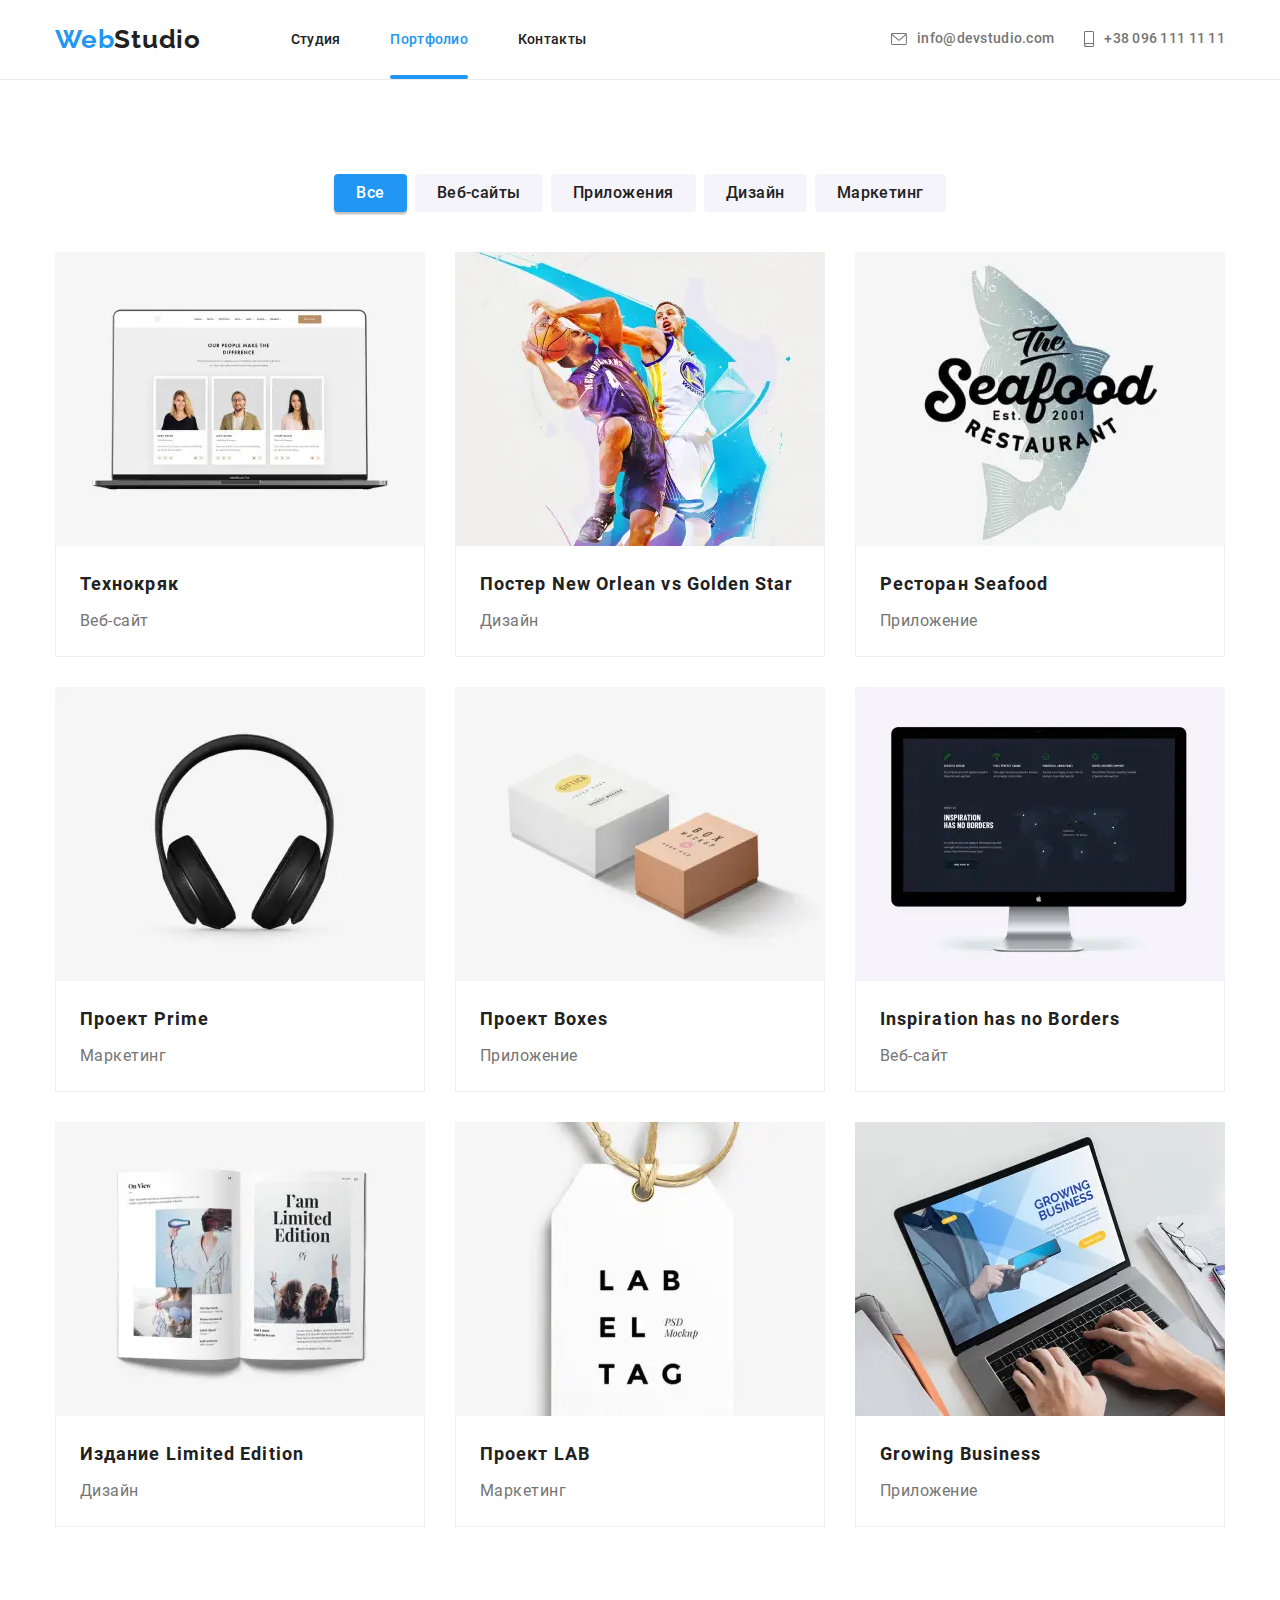
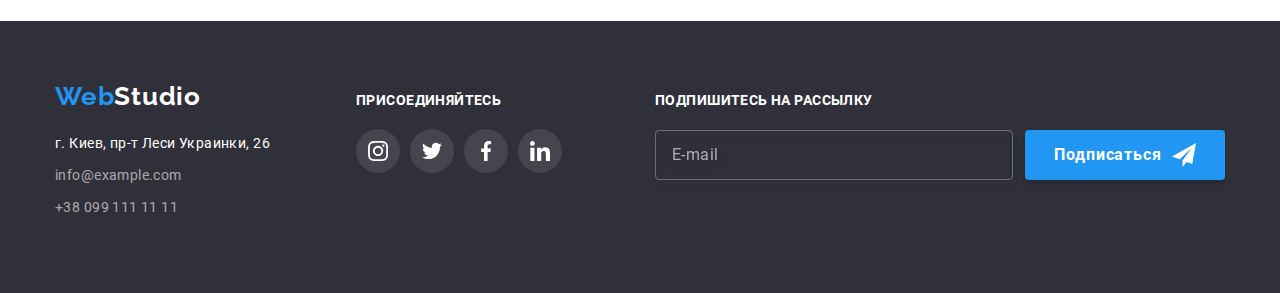
==== commit 51f33f1a: "Revises QA-01 feedback" ====
--- a/portfolio.html
+++ b/portfolio.html
@@ -9,6 +9,7 @@
 
     <title>WebStudio</title>
   </head>
+
   <body class="page">
     <!-- HEADER -->
     <header class="header">
@@ -661,14 +662,14 @@
                 href="mailto:info@devstudio.com"
                 lang="en"
                 class="contacts__link contacts__link--footer"
-                >info@devstudio.com</a
+                >info@example.com</a
               >
             </li>
             <li class="contacts__item contacts__item--footer">
               <a
                 href="tel:+380961111111"
                 class="contacts__link contacts__link--footer"
-                >+38 096 111 11 11</a
+                >+38 099 111 11 11</a
               >
             </li>
           </ul>
@@ -729,6 +730,8 @@
         </form>
       </div>
     </footer>
+
+    <!-- SCRIPTS -->
     <script src="./js/menu.js"></script>
   </body>
 </html>
--- a/css/main.min.css
+++ b/css/main.min.css
@@ -1 +1 @@
-/*! modern-normalize v1.1.0 | MIT License | https://github.com/sindresorhus/modern-normalize */*,::before,::after{-webkit-box-sizing:border-box;box-sizing:border-box}html{line-height:1.15;-webkit-text-size-adjust:100%;-moz-tab-size:4;-o-tab-size:4;tab-size:4}body{margin:0;font-family:system-ui,-apple-system,"Segoe UI",Roboto,Helvetica,Arial,sans-serif,"Apple Color Emoji","Segoe UI Emoji"}hr{height:0;color:inherit}abbr[title]{-webkit-text-decoration:underline dotted;text-decoration:underline dotted}b,strong{font-weight:bolder}code,kbd,samp,pre{font-family:ui-monospace,SFMono-Regular,Consolas,"Liberation Mono",Menlo,monospace;font-size:1em}small{font-size:80%}sub,sup{font-size:75%;line-height:0;position:relative;vertical-align:baseline}sub{bottom:-0.25em}sup{top:-0.5em}table{text-indent:0;border-color:inherit}button,input,optgroup,select,textarea{font-family:inherit;font-size:100%;line-height:1.15;margin:0}button,select{text-transform:none}button,[type=button],[type=reset],[type=submit]{-webkit-appearance:button}::-moz-focus-inner{border-style:none;padding:0}:-moz-focusring{outline:1px dotted ButtonText}:-moz-ui-invalid{box-shadow:none}legend{padding:0}progress{vertical-align:baseline}::-webkit-inner-spin-button,::-webkit-outer-spin-button{height:auto}[type=search]{-webkit-appearance:textfield;outline-offset:-2px}::-webkit-search-decoration{-webkit-appearance:none}::-webkit-file-upload-button{-webkit-appearance:button;font:inherit}summary{display:list-item}@font-face{font-family:"Roboto";font-style:normal;font-weight:400;src:url("../fonts/roboto-v30-latin_cyrillic-regular.eot");src:local(""),url("../fonts/roboto-v30-latin_cyrillic-regular.eot?#iefix") format("embedded-opentype"),url("../fonts/roboto-v30-latin_cyrillic-regular.woff2") format("woff2"),url("../fonts/roboto-v30-latin_cyrillic-regular.woff") format("woff"),url("../fonts/roboto-v30-latin_cyrillic-regular.ttf") format("truetype"),url("../fonts/roboto-v30-latin_cyrillic-regular.svg#Roboto") format("svg")}@font-face{font-family:"Roboto";font-style:normal;font-weight:500;src:url("../fonts/roboto-v30-latin_cyrillic-500.eot");src:local(""),url("../fonts/roboto-v30-latin_cyrillic-500.eot?#iefix") format("embedded-opentype"),url("../fonts/roboto-v30-latin_cyrillic-500.woff2") format("woff2"),url("../fonts/roboto-v30-latin_cyrillic-500.woff") format("woff"),url("../fonts/roboto-v30-latin_cyrillic-500.ttf") format("truetype"),url("../fonts/roboto-v30-latin_cyrillic-500.svg#Roboto") format("svg")}@font-face{font-family:"Roboto";font-style:normal;font-weight:700;src:url("../fonts/roboto-v30-latin_cyrillic-700.eot");src:local(""),url("../fonts/roboto-v30-latin_cyrillic-700.eot?#iefix") format("embedded-opentype"),url("../fonts/roboto-v30-latin_cyrillic-700.woff2") format("woff2"),url("../fonts/roboto-v30-latin_cyrillic-700.woff") format("woff"),url("../fonts/roboto-v30-latin_cyrillic-700.ttf") format("truetype"),url("../fonts/roboto-v30-latin_cyrillic-700.svg#Roboto") format("svg")}@font-face{font-family:"Roboto";font-style:normal;font-weight:900;src:url("../fonts/roboto-v30-latin_cyrillic-900.eot");src:local(""),url("../fonts/roboto-v30-latin_cyrillic-900.eot?#iefix") format("embedded-opentype"),url("../fonts/roboto-v30-latin_cyrillic-900.woff2") format("woff2"),url("../fonts/roboto-v30-latin_cyrillic-900.woff") format("woff"),url("../fonts/roboto-v30-latin_cyrillic-900.ttf") format("truetype"),url("../fonts/roboto-v30-latin_cyrillic-900.svg#Roboto") format("svg")}@font-face{font-family:"Raleway";font-style:normal;font-weight:700;src:url("../fonts/raleway-v27-latin-700.eot");src:local(""),url("../fonts/raleway-v27-latin-700.eot?#iefix") format("embedded-opentype"),url("../fonts/raleway-v27-latin-700.woff2") format("woff2"),url("../fonts/raleway-v27-latin-700.woff") format("woff"),url("../fonts/raleway-v27-latin-700.ttf") format("truetype"),url("../fonts/raleway-v27-latin-700.svg#Raleway") format("svg")}:root{--main-text: #757575;--white-text: #ffffff;--secondary-text: #212121;--accent: #2196f3;--grey-accent: #f5f4fa;--grey-social: #afb1b8;--duration: cubic-bezier(0.4, 0, 0.2, 1);--speed: 250ms}.visually-hidden,.values__title--visually-hidden{position:absolute;width:1px;height:1px;margin:-1px;border:0;padding:0;white-space:nowrap;-webkit-clip-path:inset(100%);clip-path:inset(100%);clip:rect(0 0 0 0);overflow:hidden}.services__title,.team__title,.clients__title{margin-bottom:30px;font-size:28px;line-height:1.18;text-align:center;letter-spacing:.03em;color:var(--secondary-text)}@media screen and (min-width: 1200px){.services__title,.team__title,.clients__title{font-size:36px;line-height:1.17;margin-bottom:50px}}.join-social__title,.subscription__title{color:var(--white-text);font-size:14px;line-height:1.14;letter-spacing:.03em;text-transform:uppercase}.join-social__link{display:-webkit-box;display:-ms-flexbox;display:flex;-webkit-box-align:center;-ms-flex-align:center;align-items:center;-webkit-box-pack:center;-ms-flex-pack:center;justify-content:center;width:44px;height:44px;border-radius:50%}html{-webkit-box-sizing:border-box;box-sizing:border-box}img{display:block;max-width:100%;height:auto}*,*::before,*::after{-webkit-box-sizing:inherit;box-sizing:inherit}p,h1,h2,h3,h4,h5,h6{margin:0}ul{margin:0;padding-left:0;list-style:none}.page{background-color:#fff;color:var(--main-text);font-family:Roboto,sans-serif}@media screen and (min-width: 1200px){.page{padding-left:0;padding-right:0}}.page.no-scroll{overflow:hidden}a{text-decoration:none}.container{padding:60px 15px;margin:0 auto;width:100%}@media screen and (min-width: 480px){.container{max-width:480px}}@media screen and (min-width: 768px){.container{max-width:768px}}@media screen and (min-width: 1200px){.container{max-width:1200px;padding:94px 15px}}.filter{display:-webkit-box;display:-ms-flexbox;display:flex;-ms-flex-wrap:wrap;flex-wrap:wrap;gap:15px 8px;margin-bottom:40px}@media screen and (min-width: 768px){.filter{-webkit-box-pack:center;-ms-flex-pack:center;justify-content:center}}.filter__btn{padding:6px 22px 6px 22px;color:var(--secondary-text);background-color:var(--grey-accent);font-family:inherit;cursor:pointer;font-weight:500;font-size:16px;line-height:1.63;text-align:center;letter-spacing:.03em;border-radius:4px;border:none;-webkit-transition:background-color var(--speed) var(--duration),color var(--speed) var(--duration),-webkit-box-shadow var(--speed) var(--duration);transition:background-color var(--speed) var(--duration),color var(--speed) var(--duration),-webkit-box-shadow var(--speed) var(--duration);transition:background-color var(--speed) var(--duration),color var(--speed) var(--duration),box-shadow var(--speed) var(--duration);transition:background-color var(--speed) var(--duration),color var(--speed) var(--duration),box-shadow var(--speed) var(--duration),-webkit-box-shadow var(--speed) var(--duration)}.filter__btn:hover,.filter__btn:focus,.filter__btn--active{color:var(--white-text);background-color:var(--accent);-webkit-box-shadow:0px 3px 1px rgba(0,0,0,.1),0px 1px 2px rgba(0,0,0,.08),0px 2px 2px rgba(0,0,0,.12);box-shadow:0px 3px 1px rgba(0,0,0,.1),0px 1px 2px rgba(0,0,0,.08),0px 2px 2px rgba(0,0,0,.12)}.header__contacts{display:-webkit-box;display:-ms-flexbox;display:flex;-webkit-box-orient:vertical;-webkit-box-direction:normal;-ms-flex-direction:column;flex-direction:column}@media screen and (max-width: 767px){.header__contacts{-webkit-box-orient:vertical;-webkit-box-direction:reverse;-ms-flex-direction:column-reverse;flex-direction:column-reverse;gap:32px}}@media screen and (min-width: 768px){.header__contacts{margin-left:84px;gap:10px}}@media screen and (min-width: 1200px){.header__contacts{margin-left:305px;gap:30px;-webkit-box-orient:horizontal;-webkit-box-direction:normal;-ms-flex-direction:row;flex-direction:row}}.contacts__link{font-weight:500;color:var(--main-text);letter-spacing:.02em;-webkit-transition:color var(--speed) var(--duration);transition:color var(--speed) var(--duration)}.contacts__link:hover,.contacts__link:focus{color:var(--accent)}@media screen and (max-width: 767px){.contacts__link{color:var(--accent);font-size:34px;line-height:1.18}}@media screen and (max-width: 376px){.contacts__link{font-size:26px;line-height:1.18}}@media screen and (max-width: 767px){.contacts__link--mail-grey{font-size:24px;line-height:1.17;letter-spacing:.02em;color:var(--main-text)}}@media screen and (min-width: 768px){.contacts__link{display:-webkit-box;display:-ms-flexbox;display:flex;-webkit-box-align:center;-ms-flex-align:center;align-items:center;font-size:12px;line-height:1.17;letter-spacing:.02em}}@media screen and (min-width: 1200px){.contacts__link{font-size:14px;line-height:1.14;letter-spacing:.02em}}.contacts__icon{fill:currentColor;margin-right:10px}@media screen and (max-width: 767px){.contacts__icon{display:none}}.footer__connect{margin-right:auto}@media screen and (max-width: 1199px){.footer__connect{margin-bottom:60px}}.footer__contacts{margin-top:8px}.footer__contacts .contacts__item--footer+.contacts__item--footer{margin-top:8px}.contacts__link--footer{color:rgba(255,255,255,.6);font-style:normal;font-weight:400;font-size:14px;line-height:1.71;letter-spacing:.03em;-webkit-transition:color var(--speed) var(--duration);transition:color var(--speed) var(--duration)}.contacts__link--footer:hover,.contacts__link--footer:focus{color:var(--accent)}@media screen and (min-width: 768px){.footer__container{padding-left:76px;padding-right:89px;display:-webkit-box;display:-ms-flexbox;display:flex;-webkit-box-pack:center;-ms-flex-pack:center;justify-content:center;-ms-flex-wrap:wrap;flex-wrap:wrap}}@media screen and (min-width: 1200px){.footer__container{-ms-flex-wrap:wrap;flex-wrap:wrap;padding:60px 15px;-webkit-box-align:baseline;-ms-flex-align:baseline;align-items:baseline}}.footer{background-color:#2f303a}@media screen and (max-width: 767px){.footer{text-align:center}}.address{margin-top:20px}.addresss__text{color:var(--white-text);font-style:normal;font-size:14px;line-height:1.71;letter-spacing:.03em}.header{border-bottom:1px solid #ececec}.header__container{position:relative;display:-webkit-box;display:-ms-flexbox;display:flex;-webkit-box-align:center;-ms-flex-align:center;align-items:center;padding-top:10px;padding-bottom:10px;-webkit-box-pack:justify;-ms-flex-pack:justify;justify-content:space-between}@media screen and (min-width: 768px){.header__container{padding-top:20px;padding-bottom:20px}}@media screen and (min-width: 1200px){.header__container{padding-top:24px;padding-bottom:24px}}.logo{display:inline-block;color:var(--accent);font-family:Raleway,sans-serif;font-weight:700;font-size:26px;line-height:1.19;letter-spacing:.03em}@media screen and (max-width: 1199px){.logo{font-size:24px;line-height:1.17}}.logo__text--black{display:inline-block;color:var(--secondary-text);font-family:Raleway,sans-serif;font-weight:700;font-size:26px;line-height:1.19;letter-spacing:.03em}@media screen and (max-width: 1199px){.logo__text--black{font-size:24px;line-height:1.17}}.logo__text--white{display:inline-block;color:var(--white-text);font-family:Raleway,sans-serif;font-weight:700;font-size:26px;line-height:1.19;letter-spacing:.03em}@media screen and (max-width: 1199px){.logo__text--white{font-size:24px;line-height:1.17}}.backdrop{position:fixed;top:0;left:0;width:100%;height:100%;padding-top:93px;padding-right:15px;padding-left:15px;overflow-y:scroll;background-color:rgba(0,0,0,.2);opacity:1;-webkit-transition:opacity var(--speed) var(--duration);transition:opacity var(--speed) var(--duration)}.backdrop.is-hidden{opacity:0;pointer-events:none}.backdrop.is-hidden .modal{-webkit-transform:translate(-50%, -50%) scale(0.9);transform:translate(-50%, -50%) scale(0.9)}.modal{position:relative;width:100%;padding:40px;margin:0 auto;background-color:var(--white-text);-webkit-box-shadow:0px 1px 3px rgba(0,0,0,.12),0px 1px 1px rgba(0,0,0,.14),0px 2px 1px rgba(0,0,0,.2);box-shadow:0px 1px 3px rgba(0,0,0,.12),0px 1px 1px rgba(0,0,0,.14),0px 2px 1px rgba(0,0,0,.2);border-radius:4px;-webkit-transition:-webkit-transform var(--speed) var(--duration);transition:-webkit-transform var(--speed) var(--duration);transition:transform var(--speed) var(--duration);transition:transform var(--speed) var(--duration), -webkit-transform var(--speed) var(--duration)}@media screen and (max-width: 1199px){.modal{max-width:450px}}@media screen and (min-width: 1200px){.modal{max-width:528px}}.close-btn{position:absolute;display:-webkit-box;display:-ms-flexbox;display:flex;-webkit-box-align:center;-ms-flex-align:center;align-items:center;-webkit-box-pack:center;-ms-flex-pack:center;justify-content:center;top:8px;right:8px;width:30px;height:30px;border:1px solid rgba(0,0,0,.1);border-radius:50%;fill:#000;background-color:var(--white-text);cursor:pointer;-webkit-transition:fill var(--speed) var(--duration),-webkit-box-shadow var(--speed) var(--duration);transition:fill var(--speed) var(--duration),-webkit-box-shadow var(--speed) var(--duration);transition:fill var(--speed) var(--duration),box-shadow var(--speed) var(--duration);transition:fill var(--speed) var(--duration),box-shadow var(--speed) var(--duration),-webkit-box-shadow var(--speed) var(--duration)}.close-btn:hover,.close-btn:focus{-webkit-box-shadow:0px 2px 2px rgba(0,0,0,.15);box-shadow:0px 2px 2px rgba(0,0,0,.15);fill:var(--accent)}.modal__btn{width:200px;height:50px;left:700px;top:712px;display:block;-ms-flex-item-align:center;align-self:center;background-color:var(--accent);-webkit-box-shadow:0px 4px 4px rgba(0,0,0,.15);box-shadow:0px 4px 4px rgba(0,0,0,.15);border-radius:4px;border:none;cursor:pointer;font-weight:700;font-size:16px;line-height:1.88;letter-spacing:.06em;color:var(--white-text);-webkit-transition:background-color var(--speed) var(--duration);transition:background-color var(--speed) var(--duration)}.modal__btn:hover,.modal__btn:focus{background-color:#188ce8}.modal__form{display:-webkit-box;display:-ms-flexbox;display:flex;-webkit-box-orient:vertical;-webkit-box-direction:normal;-ms-flex-direction:column;flex-direction:column}.modal__title{margin-bottom:12px;font-size:20px;line-height:1.15;text-align:center;letter-spacing:.03em;color:var(--secondary-text)}.modal__field:not(:last-child){display:-webkit-box;display:-ms-flexbox;display:flex;-webkit-box-orient:vertical;-webkit-box-direction:normal;-ms-flex-direction:column;flex-direction:column;margin-bottom:10px}.modal__label{font-size:12px;line-height:1.17;letter-spacing:.01em;color:var(--main-text)}.modal__input{padding-left:35px;padding-right:15px;display:block;height:40px;width:100%;border:1px solid rgba(33,33,33,.2);border-radius:4px;color:var(--secondary-text);outline:none;-webkit-transition:border-color var(--speed) var(--duration);transition:border-color var(--speed) var(--duration)}.modal__input:focus{border:1px solid var(--accent)}.modal__input:focus+.modal__icon{fill:var(--accent)}.modal__input.textarea{height:120px;padding:12px;resize:none}.modal__block{position:relative;margin-top:4px}.modal__icon{position:absolute;left:12px;top:50%;-webkit-transform:translateY(-50%);transform:translateY(-50%);-webkit-transition:fill var(--speed) var(--duration);transition:fill var(--speed) var(--duration)}.modal__field .textarea::-webkit-input-placeholder{font-size:14px;line-height:1.14;letter-spacing:.01em;color:rgba(117,117,117,.5)}.modal__field .textarea::-moz-placeholder{font-size:14px;line-height:1.14;letter-spacing:.01em;color:rgba(117,117,117,.5)}.modal__field .textarea:-ms-input-placeholder{font-size:14px;line-height:1.14;letter-spacing:.01em;color:rgba(117,117,117,.5)}.modal__field .textarea::-ms-input-placeholder{font-size:14px;line-height:1.14;letter-spacing:.01em;color:rgba(117,117,117,.5)}.modal__field .textarea::placeholder{font-size:14px;line-height:1.14;letter-spacing:.01em;color:rgba(117,117,117,.5)}.modal__agree{display:-webkit-box;display:-ms-flexbox;display:flex;-webkit-box-align:center;-ms-flex-align:center;align-items:center;margin-top:20px;margin-bottom:30px;font-size:12px;line-height:1.17;letter-spacing:.03em}@media screen and (min-width: 1200px){.modal__agree{margin-left:12px;font-size:14px;line-height:1.71}}.modal__agree-label{position:relative;-ms-flex-wrap:wrap;flex-wrap:wrap;display:-webkit-box;display:-ms-flexbox;display:flex;-webkit-box-align:center;-ms-flex-align:center;align-items:center}.modal__agree-link .link{color:var(--accent);text-decoration:underline;-webkit-transition:-webkit-text-decoration var(--speed) var(--duration);transition:-webkit-text-decoration var(--speed) var(--duration);transition:text-decoration var(--speed) var(--duration);transition:text-decoration var(--speed) var(--duration), -webkit-text-decoration var(--speed) var(--duration)}.modal__agree-link .link:hover{-webkit-text-decoration-color:rgba(0,0,0,0);text-decoration-color:rgba(0,0,0,0)}.modal__icon-frame{margin-right:8px;opacity:1;-webkit-transition:fill var(--speed) var(--duration),opacity var(--speed) var(--duration),-webkit-box-shadow var(--speed) var(--duration);transition:fill var(--speed) var(--duration),opacity var(--speed) var(--duration),-webkit-box-shadow var(--speed) var(--duration);transition:fill var(--speed) var(--duration),box-shadow var(--speed) var(--duration),opacity var(--speed) var(--duration);transition:fill var(--speed) var(--duration),box-shadow var(--speed) var(--duration),opacity var(--speed) var(--duration),-webkit-box-shadow var(--speed) var(--duration)}.modal__checkbox:hover+.modal__icon-frame{-webkit-box-shadow:0px 3px 3px rgba(0,0,0,.15);box-shadow:0px 3px 3px rgba(0,0,0,.15)}.modal__checkbox:focus+.modal__icon-frame{-webkit-box-shadow:0px 2px 2px rgba(0,0,0,.15);box-shadow:0px 2px 2px rgba(0,0,0,.15);fill:var(--accent)}.modal__checkbox:checked+.modal__icon-frame{opacity:0}.modal__icon-checked{position:absolute;top:0;left:0;margin-right:8px;opacity:0;-webkit-transition:opacity var(--speed) var(--duration);transition:opacity var(--speed) var(--duration)}.modal__checkbox:checked~.modal__icon-checked{opacity:1}.menu{display:-webkit-box;display:-ms-flexbox;display:flex;-webkit-box-align:center;-ms-flex-align:center;align-items:center;-webkit-box-pack:justify;-ms-flex-pack:justify;justify-content:space-between;z-index:2}@media screen and (max-width: 767px){.menu{position:fixed;display:none;top:0;left:0;width:100%;height:100%;padding:48px 40px;background-color:var(--white-text)}.menu.is-open{display:-webkit-box;display:-ms-flexbox;display:flex;-webkit-box-orient:vertical;-webkit-box-direction:normal;-ms-flex-direction:column;flex-direction:column;-webkit-box-align:start;-ms-flex-align:start;align-items:flex-start;-webkit-box-pack:start;-ms-flex-pack:start;justify-content:flex-start}}.menu__btn{z-index:3;top:10px;right:15px;display:-webkit-inline-box;display:-ms-inline-flexbox;display:inline-flex;margin:0;padding:0;border:0;color:var(--secondary-text);background-color:rgba(0,0,0,0);-webkit-transition:color var(--speed) var(--duration);transition:color var(--speed) var(--duration)}.menu__btn:hover,.menu__btn:focus{color:var(--accent);-webkit-transition:color var(--speed) var(--duration);transition:color var(--speed) var(--duration)}@media screen and (min-width: 768px){.menu__btn{display:none}}.menu__icon{fill:currentColor}.menu__btn .menu__cross{display:none}.menu__btn.is-open{color:var(--secondary-text);-webkit-transition:color var(--speed) var(--duration);transition:color var(--speed) var(--duration)}.menu__btn.is-open:hover,.menu__btn.is-open:focus{color:var(--accent);-webkit-transition:color var(--speed) var(--duration);transition:color var(--speed) var(--duration)}.menu__btn.is-open .menu__cross{display:block}.menu__btn.is-open .menu__lines{display:none}@media screen and (max-width: 767px){.header__navigation{-webkit-box-flex:1;-ms-flex-positive:1;flex-grow:1}}.navigation__list{display:-webkit-box;display:-ms-flexbox;display:flex;gap:50px}@media screen and (max-width: 767px){.navigation__list{-webkit-box-orient:vertical;-webkit-box-direction:normal;-ms-flex-direction:column;flex-direction:column;gap:32px}}.navigation__link{font-weight:500;font-size:14px;line-height:1.14;letter-spacing:.02em;color:var(--secondary-text);position:relative;-webkit-transition:color var(--speed) var(--duration);transition:color var(--speed) var(--duration)}.navigation__link:hover,.navigation__link:focus{color:var(--accent)}@media screen and (min-width: 768px){.navigation__link{padding-top:32px;padding-bottom:32px}}.navigation__link--current{color:var(--accent)}@media screen and (min-width: 768px){.navigation__link--current::after{content:"";position:absolute;left:0;bottom:0;width:100%;border-radius:2px;height:4px;background:var(--accent)}}@media screen and (max-width: 767px){.navigation__link{font-size:40px;line-height:1.18}}.profiles{display:-webkit-box;display:-ms-flexbox;display:flex;margin-top:64px;-ms-flex-wrap:wrap;flex-wrap:wrap}@media screen and (min-width: 768px){.profiles{display:none}}.profiles__item:not(:first-child){padding-left:10px}.profiles__item:not(:last-child){border-right:1px solid rgba(33,33,33,.2);padding-right:10px}.profiles__link{font-weight:500;font-size:18px;line-height:1.22;letter-spacing:.02em;color:var(--accent)}@media screen and (max-width: 1199px){.join-social{text-align:center}}.join-social__list{margin-top:20px;margin-bottom:60px;display:-webkit-box;display:-ms-flexbox;display:flex;-webkit-box-pack:center;-ms-flex-pack:center;justify-content:center}.join-social__item{margin-right:10px}.join-social__item:last-child{margin-right:0}.join-social__link{color:var(--white-text);background-color:rgba(255,255,255,.1);-webkit-transition:background-color var(--speed) var(--duration);transition:background-color var(--speed) var(--duration)}.join-social__link:hover,.join-social__link:focus{background-color:var(--accent);color:var(--white-text)}.join-social__icon{fill:currentColor}.member-social{display:-webkit-box;display:-ms-flexbox;display:flex;-webkit-box-pack:center;-ms-flex-pack:center;justify-content:center;gap:36px}.member-social__link{color:var(--grey-social);-webkit-transition:background-color var(--speed) var(--duration),color var(--speed) var(--duration);transition:background-color var(--speed) var(--duration),color var(--speed) var(--duration)}.member-social__link:hover,.member-social__link:focus{color:var(--accent)}.member-social__icon{display:-webkit-box;display:-ms-flexbox;display:flex;fill:currentColor}@media screen and (max-width: 1199px){.footer__subscription{text-align:center}}@media screen and (min-width: 1200px){.footer__subscription{margin-left:93px}}.subscription__input{margin-top:20px;display:-webkit-box;display:-ms-flexbox;display:flex;-webkit-box-align:center;-ms-flex-align:center;align-items:center;-webkit-box-orient:vertical;-webkit-box-direction:normal;-ms-flex-direction:column;flex-direction:column}@media screen and (min-width: 1200px){.subscription__input{-webkit-box-orient:horizontal;-webkit-box-direction:normal;-ms-flex-direction:row;flex-direction:row}}.subscription__field{padding-left:16px;padding-right:16px;margin-bottom:20px;height:50px;border:1px solid rgba(255,255,255,.3);-webkit-filter:drop-shadow(0px 4px 4px rgba(0, 0, 0, 0.15));filter:drop-shadow(0px 4px 4px rgba(0, 0, 0, 0.15));color:var(--white-text);border-radius:4px;background-color:rgba(0,0,0,0);outline:none;-webkit-transition:border-color var(--speed) var(--duration);transition:border-color var(--speed) var(--duration)}.subscription__field:focus{border-color:var(--accent)}@media screen and (max-width: 477px){.subscription__field{width:100%}}@media screen and (min-width: 478px){.subscription__field{width:450px}}@media screen and (min-width: 1200px){.subscription__field{width:358px;margin-bottom:0;margin-right:12px}}.subscription__btn{display:-webkit-box;display:-ms-flexbox;display:flex;-webkit-box-align:center;-ms-flex-align:center;align-items:center;-webkit-box-pack:center;-ms-flex-pack:center;justify-content:center;width:200px;height:50px;background:var(--accent);-webkit-box-shadow:0px 4px 4px rgba(0,0,0,.15);box-shadow:0px 4px 4px rgba(0,0,0,.15);border-radius:4px;border:none;font-weight:700;font-size:16px;line-height:1.88px;text-align:center;letter-spacing:.06em;color:var(--white-text);cursor:pointer;-webkit-transition:background-color var(--speed) var(--duration),-webkit-box-shadow var(--speed) var(--duration);transition:background-color var(--speed) var(--duration),-webkit-box-shadow var(--speed) var(--duration);transition:background-color var(--speed) var(--duration),box-shadow var(--speed) var(--duration);transition:background-color var(--speed) var(--duration),box-shadow var(--speed) var(--duration),-webkit-box-shadow var(--speed) var(--duration)}.subscription__btn:hover,.subscription__btn:focus{background-color:#188ce8}.subscription__icon{fill:var(--white-text);margin-left:10px}.subscription__field::-webkit-input-placeholder{font-weight:400;font-size:16px;line-height:1.25;letter-spacing:.03em;color:rgba(255,255,255,.6)}.subscription__field::-moz-placeholder{font-weight:400;font-size:16px;line-height:1.25;letter-spacing:.03em;color:rgba(255,255,255,.6)}.subscription__field:-ms-input-placeholder{font-weight:400;font-size:16px;line-height:1.25;letter-spacing:.03em;color:rgba(255,255,255,.6)}.subscription__field::-ms-input-placeholder{font-weight:400;font-size:16px;line-height:1.25;letter-spacing:.03em;color:rgba(255,255,255,.6)}.subscription__field::placeholder{font-weight:400;font-size:16px;line-height:1.25;letter-spacing:.03em;color:rgba(255,255,255,.6)}.hero__title{margin-bottom:30px;font-weight:900;font-size:26px;line-height:1.62;letter-spacing:.06em;text-transform:uppercase;color:var(--white-text)}@media screen and (min-width: 1200px){.hero__title{font-size:44px;line-height:1.36}}.hero{text-align:center;margin-left:auto;margin-right:auto;max-width:1600px;background-size:cover;background-position:center;background-image:-webkit-gradient(linear, left top, right top, from(rgba(47, 48, 58, 0.4)), to(rgba(47, 48, 58, 0.4))),url("../images/background/hero-mobile-480.jpg");background-image:linear-gradient(to right, rgba(47, 48, 58, 0.4), rgba(47, 48, 58, 0.4)),url("../images/background/hero-mobile-480.jpg")}@media(min-device-pixel-ratio: 2),(-webkit-min-device-pixel-ratio: 2),(min-resolution: 192dpi),(min-resolution: 2dppx){.hero{background-image:-webkit-gradient(linear, left top, right top, from(rgba(47, 48, 58, 0.4)), to(rgba(47, 48, 58, 0.4))),url("../images/background/hero-mobile-@2x-960.jpg");background-image:linear-gradient(to right, rgba(47, 48, 58, 0.4), rgba(47, 48, 58, 0.4)),url("../images/background/hero-mobile-@2x-960.jpg")}}@media(min-width: 768px){.hero{background-image:-webkit-gradient(linear, left top, right top, from(rgba(47, 48, 58, 0.4)), to(rgba(47, 48, 58, 0.4))),url("../images/background/hero-tablet-768.jpg");background-image:linear-gradient(to right, rgba(47, 48, 58, 0.4), rgba(47, 48, 58, 0.4)),url("../images/background/hero-tablet-768.jpg")}}@media(min-width: 768px)and (min-device-pixel-ratio: 2),(min-width: 768px)and (-webkit-min-device-pixel-ratio: 2),(min-width: 768px)and (min-resolution: 192dpi),(min-width: 768px)and (min-resolution: 2dppx){.hero{background-image:-webkit-gradient(linear, left top, right top, from(rgba(47, 48, 58, 0.4)), to(rgba(47, 48, 58, 0.4))),url("../images/background/hero-tablet-@2x-1536.jpg");background-image:linear-gradient(to right, rgba(47, 48, 58, 0.4), rgba(47, 48, 58, 0.4)),url("../images/background/hero-tablet-@2x-1536.jpg")}}@media(min-width: 1200px){.hero{background-image:-webkit-gradient(linear, left top, right top, from(rgba(47, 48, 58, 0.4)), to(rgba(47, 48, 58, 0.4))),url("../images/background/hero-desktop-1600.jpg");background-image:linear-gradient(to right, rgba(47, 48, 58, 0.4), rgba(47, 48, 58, 0.4)),url("../images/background/hero-desktop-1600.jpg")}}@media(min-width: 1200px)and (min-device-pixel-ratio: 2),(min-width: 1200px)and (-webkit-min-device-pixel-ratio: 2),(min-width: 1200px)and (min-resolution: 192dpi),(min-width: 1200px)and (min-resolution: 2dppx){.hero{background-image:-webkit-gradient(linear, left top, right top, from(rgba(47, 48, 58, 0.4)), to(rgba(47, 48, 58, 0.4))),url("../images/background/hero-desktop-@2x-3200.jpg");background-image:linear-gradient(to right, rgba(47, 48, 58, 0.4), rgba(47, 48, 58, 0.4)),url("../images/background/hero-desktop-@2x-3200.jpg")}}@media screen and (max-width: 1199px){.hero__container{max-width:420px;padding-top:118px;padding-bottom:118px}}@media screen and (min-width: 1200px){.hero__container{max-width:726px;padding-top:200px;padding-bottom:200px}}.hero__btn{padding:10px 10px 10px 10px;min-width:200px;background-color:var(--accent);color:var(--white-text);cursor:pointer;font-family:inherit;font-weight:700;font-size:16px;line-height:1.88;letter-spacing:.06em;-webkit-box-shadow:0px 4px 4px rgba(0,0,0,.15);box-shadow:0px 4px 4px rgba(0,0,0,.15);border-radius:4px;border:none;-webkit-transition:background-color var(--speed) var(--duration),-webkit-box-shadow var(--speed) var(--duration);transition:background-color var(--speed) var(--duration),-webkit-box-shadow var(--speed) var(--duration);transition:background-color var(--speed) var(--duration),box-shadow var(--speed) var(--duration);transition:background-color var(--speed) var(--duration),box-shadow var(--speed) var(--duration),-webkit-box-shadow var(--speed) var(--duration)}.hero__btn:hover,.hero__btn:focus{background-color:#188ce8}.values__list{display:-webkit-box;display:-ms-flexbox;display:flex;-ms-flex-wrap:wrap;flex-wrap:wrap;gap:30px}@media screen and (max-width: 479px){.values__list{-webkit-box-orient:vertical;-webkit-box-direction:normal;-ms-flex-direction:column;flex-direction:column}}@media screen and (min-width: 768px){.values__item{width:calc((100% - 30px)/2)}}@media screen and (min-width: 1200px){.values__item{width:calc((100% - 90px)/4)}}.values__block{display:-webkit-box;display:-ms-flexbox;display:flex;-webkit-box-pack:center;-ms-flex-pack:center;justify-content:center;margin-bottom:30px;padding-top:25px;padding-bottom:25px;background:var(--grey-accent);border-radius:4px}.values__headline{margin-bottom:10px;color:var(--secondary-text);font-size:14px;line-height:1.14;letter-spacing:.03em;text-transform:uppercase}@media screen and (max-width: 767px){.values__headline{text-align:center}}.values__description{color:var(--main-text);font-size:14px;line-height:1.71;letter-spacing:.03em}.services{padding-top:0}@media screen and (max-width: 1199px){.services{display:none}}.services .services__container{padding-top:0}.services__list{display:-webkit-box;display:-ms-flexbox;display:flex;gap:30px}.services__item{width:calc((100% - 60px)/3)}.services__thumb{position:relative}.services__name{position:absolute;bottom:0;padding-top:27px;padding-bottom:27px;width:100%;font-size:14px;line-height:1.14;text-align:center;letter-spacing:.03em;text-transform:uppercase;color:var(--white-text);background-color:rgba(47,48,58,.8)}.team{background-color:var(--grey-accent)}.members{display:-webkit-box;display:-ms-flexbox;display:flex;-ms-flex-wrap:wrap;flex-wrap:wrap;gap:30px}@media screen and (max-width: 480px){.members{-webkit-box-orient:vertical;-webkit-box-direction:normal;-ms-flex-direction:column;flex-direction:column}}.members__item{background-color:var(--white-text);-webkit-box-shadow:0px 1px 3px rgba(0,0,0,.12),0px 1px 1px rgba(0,0,0,.14),0px 2px 1px rgba(0,0,0,.2);box-shadow:0px 1px 3px rgba(0,0,0,.12),0px 1px 1px rgba(0,0,0,.14),0px 2px 1px rgba(0,0,0,.2);border-radius:0px 0px 4px 4px}@media screen and (min-width: 768px){.members__item{width:calc((100% - 30px)/2)}}@media screen and (min-width: 1200px){.members__item{width:calc((100% - 90px)/4)}}.members__info{padding-top:30px;padding-bottom:36px}.members__name{margin-bottom:10px;color:var(--secondary-text);font-weight:500;font-size:16px;line-height:1.19;text-align:center;letter-spacing:.03em}.members__position{margin-bottom:28px;color:var(--main-text);font-size:16px;line-height:1.19;text-align:center;letter-spacing:.03em}.clients__list{display:-webkit-box;display:-ms-flexbox;display:flex;-ms-flex-wrap:wrap;flex-wrap:wrap;gap:30px}.clients__item{height:92px;width:calc((100% - 30px)/2)}@media screen and (min-width: 768px){.clients__item{width:calc((100% - 60px)/3)}}@media screen and (min-width: 1200px){.clients__item{width:calc((100% - 150px)/6)}}.client__link{display:-webkit-box;display:-ms-flexbox;display:flex;-webkit-box-align:center;-ms-flex-align:center;align-items:center;-webkit-box-pack:center;-ms-flex-pack:center;justify-content:center;border:1px solid #afb1b8;border-radius:4px;width:100%;height:100%;-webkit-transition:border var(--speed) var(--duration);transition:border var(--speed) var(--duration)}.client__link:hover,.client__link:focus{border:1px solid var(--accent)}.clients__logo{fill:#afb1b8;-webkit-transition:fill var(--speed) var(--duration);transition:fill var(--speed) var(--duration)}.client__link:hover .clients__logo,.client__link:focus .clients__logo{fill:var(--accent)}.projects{display:-webkit-box;display:-ms-flexbox;display:flex;-webkit-box-orient:vertical;-webkit-box-direction:normal;-ms-flex-direction:column;flex-direction:column;gap:30px}@media screen and (min-width: 768px){.projects{-ms-flex-wrap:wrap;flex-wrap:wrap;-webkit-box-orient:horizontal;-webkit-box-direction:normal;-ms-flex-direction:row;flex-direction:row}}.projects__item{width:100%}@media screen and (min-width: 768px){.projects__item{width:calc((100% - 30px)/2)}}@media screen and (min-width: 1200px){.projects__item{width:calc((100% - 60px)/3)}}.projects__thumb{position:relative;overflow:hidden}.projects__overlay{position:absolute;top:1px;display:-webkit-box;display:-ms-flexbox;display:flex;-webkit-box-align:center;-ms-flex-align:center;align-items:center;padding-left:24px;padding-right:24px;height:100%;font-size:18px;line-height:1.56;letter-spacing:.03em;color:var(--white-text);background-color:rgba(33,150,243,.9);-webkit-transform:translateY(100%);transform:translateY(100%);-webkit-transition:-webkit-transform var(--speed) var(--duration);transition:-webkit-transform var(--speed) var(--duration);transition:transform var(--speed) var(--duration);transition:transform var(--speed) var(--duration), -webkit-transform var(--speed) var(--duration)}.projects__item .projects__link:hover .projects__overlay,.projects__item .projects__link:focus .projects__overlay{-webkit-transform:translateY(0);transform:translateY(0)}.projects__item .projects__info{-webkit-box-flex:1;-ms-flex-positive:1;flex-grow:1;padding:20px 24px;border-right:1px solid #eee;border-left:1px solid #eee;border-bottom:1px solid #eee}.projects__name{padding-bottom:4px;color:var(--secondary-text);font-size:18px;line-height:2;letter-spacing:.06em}.projects__service{color:var(--main-text);font-size:16px;line-height:1.88;letter-spacing:.03em}.projects__link{display:-webkit-box;display:-ms-flexbox;display:flex;-webkit-box-orient:vertical;-webkit-box-direction:normal;-ms-flex-direction:column;flex-direction:column;height:100%;-webkit-transition:-webkit-box-shadow var(--speed) var(--duration);transition:-webkit-box-shadow var(--speed) var(--duration);transition:box-shadow var(--speed) var(--duration);transition:box-shadow var(--speed) var(--duration), -webkit-box-shadow var(--speed) var(--duration)}.projects__link:hover,.projects__link:focus{-webkit-box-shadow:0px 1px 1px rgba(0,0,0,.12),0px 4px 4px rgba(0,0,0,.06),1px 4px 6px rgba(0,0,0,.16);box-shadow:0px 1px 1px rgba(0,0,0,.12),0px 4px 4px rgba(0,0,0,.06),1px 4px 6px rgba(0,0,0,.16)}/*# sourceMappingURL=main.min.css.map */+/*! modern-normalize v1.1.0 | MIT License | https://github.com/sindresorhus/modern-normalize */*,::before,::after{-webkit-box-sizing:border-box;box-sizing:border-box}html{line-height:1.15;-webkit-text-size-adjust:100%;-moz-tab-size:4;-o-tab-size:4;tab-size:4}body{margin:0;font-family:system-ui,-apple-system,"Segoe UI",Roboto,Helvetica,Arial,sans-serif,"Apple Color Emoji","Segoe UI Emoji"}hr{height:0;color:inherit}abbr[title]{-webkit-text-decoration:underline dotted;text-decoration:underline dotted}b,strong{font-weight:bolder}code,kbd,samp,pre{font-family:ui-monospace,SFMono-Regular,Consolas,"Liberation Mono",Menlo,monospace;font-size:1em}small{font-size:80%}sub,sup{font-size:75%;line-height:0;position:relative;vertical-align:baseline}sub{bottom:-0.25em}sup{top:-0.5em}table{text-indent:0;border-color:inherit}button,input,optgroup,select,textarea{font-family:inherit;font-size:100%;line-height:1.15;margin:0}button,select{text-transform:none}button,[type=button],[type=reset],[type=submit]{-webkit-appearance:button}::-moz-focus-inner{border-style:none;padding:0}:-moz-focusring{outline:1px dotted ButtonText}:-moz-ui-invalid{box-shadow:none}legend{padding:0}progress{vertical-align:baseline}::-webkit-inner-spin-button,::-webkit-outer-spin-button{height:auto}[type=search]{-webkit-appearance:textfield;outline-offset:-2px}::-webkit-search-decoration{-webkit-appearance:none}::-webkit-file-upload-button{-webkit-appearance:button;font:inherit}summary{display:list-item}@font-face{font-family:"Roboto";font-style:normal;font-weight:400;src:url("../fonts/roboto-v30-latin_cyrillic-regular.eot");src:local(""),url("../fonts/roboto-v30-latin_cyrillic-regular.eot?#iefix") format("embedded-opentype"),url("../fonts/roboto-v30-latin_cyrillic-regular.woff2") format("woff2"),url("../fonts/roboto-v30-latin_cyrillic-regular.woff") format("woff"),url("../fonts/roboto-v30-latin_cyrillic-regular.ttf") format("truetype"),url("../fonts/roboto-v30-latin_cyrillic-regular.svg#Roboto") format("svg")}@font-face{font-family:"Roboto";font-style:normal;font-weight:500;src:url("../fonts/roboto-v30-latin_cyrillic-500.eot");src:local(""),url("../fonts/roboto-v30-latin_cyrillic-500.eot?#iefix") format("embedded-opentype"),url("../fonts/roboto-v30-latin_cyrillic-500.woff2") format("woff2"),url("../fonts/roboto-v30-latin_cyrillic-500.woff") format("woff"),url("../fonts/roboto-v30-latin_cyrillic-500.ttf") format("truetype"),url("../fonts/roboto-v30-latin_cyrillic-500.svg#Roboto") format("svg")}@font-face{font-family:"Roboto";font-style:normal;font-weight:700;src:url("../fonts/roboto-v30-latin_cyrillic-700.eot");src:local(""),url("../fonts/roboto-v30-latin_cyrillic-700.eot?#iefix") format("embedded-opentype"),url("../fonts/roboto-v30-latin_cyrillic-700.woff2") format("woff2"),url("../fonts/roboto-v30-latin_cyrillic-700.woff") format("woff"),url("../fonts/roboto-v30-latin_cyrillic-700.ttf") format("truetype"),url("../fonts/roboto-v30-latin_cyrillic-700.svg#Roboto") format("svg")}@font-face{font-family:"Roboto";font-style:normal;font-weight:900;src:url("../fonts/roboto-v30-latin_cyrillic-900.eot");src:local(""),url("../fonts/roboto-v30-latin_cyrillic-900.eot?#iefix") format("embedded-opentype"),url("../fonts/roboto-v30-latin_cyrillic-900.woff2") format("woff2"),url("../fonts/roboto-v30-latin_cyrillic-900.woff") format("woff"),url("../fonts/roboto-v30-latin_cyrillic-900.ttf") format("truetype"),url("../fonts/roboto-v30-latin_cyrillic-900.svg#Roboto") format("svg")}@font-face{font-family:"Raleway";font-style:normal;font-weight:700;src:url("../fonts/raleway-v27-latin-700.eot");src:local(""),url("../fonts/raleway-v27-latin-700.eot?#iefix") format("embedded-opentype"),url("../fonts/raleway-v27-latin-700.woff2") format("woff2"),url("../fonts/raleway-v27-latin-700.woff") format("woff"),url("../fonts/raleway-v27-latin-700.ttf") format("truetype"),url("../fonts/raleway-v27-latin-700.svg#Raleway") format("svg")}:root{--main-text: #757575;--white-text: #ffffff;--secondary-text: #212121;--accent: #2196f3;--grey-accent: #f5f4fa;--grey-social: #afb1b8;--duration: cubic-bezier(0.4, 0, 0.2, 1);--speed: 250ms}.visually-hidden,.values__title--visually-hidden{position:absolute;width:1px;height:1px;margin:-1px;border:0;padding:0;white-space:nowrap;-webkit-clip-path:inset(100%);clip-path:inset(100%);clip:rect(0 0 0 0);overflow:hidden}.services__title,.team__title,.clients__title{margin-bottom:30px;font-size:28px;line-height:1.18;text-align:center;letter-spacing:.03em;color:var(--secondary-text)}@media screen and (min-width: 1200px){.services__title,.team__title,.clients__title{font-size:36px;line-height:1.17;margin-bottom:50px}}.join-social__title,.subscription__title{color:var(--white-text);font-size:14px;line-height:1.14;letter-spacing:.03em;text-transform:uppercase}.join-social__link{display:-webkit-box;display:-ms-flexbox;display:flex;-webkit-box-align:center;-ms-flex-align:center;align-items:center;-webkit-box-pack:center;-ms-flex-pack:center;justify-content:center;width:44px;height:44px;border-radius:50%}html{-webkit-box-sizing:border-box;box-sizing:border-box}img{display:block;max-width:100%;height:auto}*,*::before,*::after{-webkit-box-sizing:inherit;box-sizing:inherit}p,h1,h2,h3,h4,h5,h6{margin:0}ul{margin:0;padding-left:0;list-style:none}.page{background-color:#fff;color:var(--main-text);font-family:Roboto,sans-serif}@media screen and (min-width: 1200px){.page{padding-left:0;padding-right:0}}.page.no-scroll{overflow:hidden}a{text-decoration:none}.container{padding:60px 15px;margin:0 auto;width:100%}@media screen and (min-width: 480px){.container{max-width:480px}}@media screen and (min-width: 768px){.container{max-width:768px}}@media screen and (min-width: 1200px){.container{max-width:1200px;padding:94px 15px}}.filter{display:-webkit-box;display:-ms-flexbox;display:flex;-ms-flex-wrap:wrap;flex-wrap:wrap;gap:15px 8px;margin-bottom:40px}@media screen and (min-width: 768px){.filter{-webkit-box-pack:center;-ms-flex-pack:center;justify-content:center}}.filter__btn{padding:6px 22px 6px 22px;color:var(--secondary-text);background-color:var(--grey-accent);font-family:inherit;cursor:pointer;font-weight:500;font-size:16px;line-height:1.63;text-align:center;letter-spacing:.03em;border-radius:4px;border:none;-webkit-transition:background-color var(--speed) var(--duration),color var(--speed) var(--duration),-webkit-box-shadow var(--speed) var(--duration);transition:background-color var(--speed) var(--duration),color var(--speed) var(--duration),-webkit-box-shadow var(--speed) var(--duration);transition:background-color var(--speed) var(--duration),color var(--speed) var(--duration),box-shadow var(--speed) var(--duration);transition:background-color var(--speed) var(--duration),color var(--speed) var(--duration),box-shadow var(--speed) var(--duration),-webkit-box-shadow var(--speed) var(--duration)}.filter__btn:hover,.filter__btn:focus,.filter__btn--active{color:var(--white-text);background-color:var(--accent);-webkit-box-shadow:0px 3px 1px rgba(0,0,0,.1),0px 1px 2px rgba(0,0,0,.08),0px 2px 2px rgba(0,0,0,.12);box-shadow:0px 3px 1px rgba(0,0,0,.1),0px 1px 2px rgba(0,0,0,.08),0px 2px 2px rgba(0,0,0,.12)}.header__contacts{display:-webkit-box;display:-ms-flexbox;display:flex;-webkit-box-orient:vertical;-webkit-box-direction:normal;-ms-flex-direction:column;flex-direction:column}@media screen and (max-width: 767px){.header__contacts{-webkit-box-orient:vertical;-webkit-box-direction:reverse;-ms-flex-direction:column-reverse;flex-direction:column-reverse;gap:32px}}@media screen and (min-width: 768px){.header__contacts{margin-left:84px;gap:10px}}@media screen and (min-width: 1200px){.header__contacts{margin-left:305px;gap:30px;-webkit-box-orient:horizontal;-webkit-box-direction:normal;-ms-flex-direction:row;flex-direction:row}}@media screen and (max-width: 360px){.header__contacts{gap:16px}}.contacts__link{font-weight:500;color:var(--main-text);letter-spacing:.02em;-webkit-transition:color var(--speed) var(--duration);transition:color var(--speed) var(--duration)}.contacts__link:hover,.contacts__link:focus{color:var(--accent)}@media screen and (max-width: 767px){.contacts__link{color:var(--accent);font-size:34px;line-height:1.18}}@media screen and (max-width: 376px){.contacts__link{font-size:26px;line-height:1.18}}@media screen and (max-width: 767px){.contacts__link--mail-grey{font-size:24px;line-height:1.17;letter-spacing:.02em;color:var(--main-text)}}@media screen and (min-width: 768px){.contacts__link{display:-webkit-box;display:-ms-flexbox;display:flex;-webkit-box-align:center;-ms-flex-align:center;align-items:center;font-size:12px;line-height:1.17;letter-spacing:.02em}}@media screen and (min-width: 1200px){.contacts__link{font-size:14px;line-height:1.14;letter-spacing:.02em}}.contacts__icon{fill:currentColor;margin-right:10px}@media screen and (max-width: 767px){.contacts__icon{display:none}}.footer__connect{margin-right:auto}@media screen and (max-width: 1199px){.footer__connect{margin-bottom:60px;text-align:center}}.footer__contacts{margin-top:8px}.footer__contacts .contacts__item--footer+.contacts__item--footer{margin-top:8px}.contacts__link--footer{color:rgba(255,255,255,.6);font-style:normal;font-weight:400;font-size:14px;line-height:1.71;letter-spacing:.03em;-webkit-transition:color var(--speed) var(--duration);transition:color var(--speed) var(--duration)}.contacts__link--footer:hover,.contacts__link--footer:focus{color:var(--accent)}@media screen and (min-width: 768px)and (max-width: 1199px){.contacts__link--footer{display:block}}@media screen and (min-width: 768px){.footer__container{padding-left:76px;padding-right:89px;display:-webkit-box;display:-ms-flexbox;display:flex;-webkit-box-pack:center;-ms-flex-pack:center;justify-content:center;-ms-flex-wrap:wrap;flex-wrap:wrap}}@media screen and (min-width: 1200px){.footer__container{-ms-flex-wrap:wrap;flex-wrap:wrap;padding:60px 15px;-webkit-box-align:baseline;-ms-flex-align:baseline;align-items:baseline}}.footer{background-color:#2f303a}@media screen and (max-width: 767px){.footer{text-align:center}}.address{margin-top:20px}.addresss__text{color:var(--white-text);font-style:normal;font-size:14px;line-height:1.71;letter-spacing:.03em}.header{border-bottom:1px solid #ececec}.header__container{position:relative;display:-webkit-box;display:-ms-flexbox;display:flex;-webkit-box-align:center;-ms-flex-align:center;align-items:center;padding-top:10px;padding-bottom:10px;-webkit-box-pack:justify;-ms-flex-pack:justify;justify-content:space-between}@media screen and (min-width: 768px){.header__container{padding-top:20px;padding-bottom:20px}}@media screen and (min-width: 1200px){.header__container{padding-top:24px;padding-bottom:24px}}.logo{display:inline-block;color:var(--accent);font-family:Raleway,sans-serif;font-weight:700;font-size:26px;line-height:1.19;letter-spacing:.03em}@media screen and (max-width: 1199px){.logo{font-size:24px;line-height:1.17}}.logo__text--black{display:inline-block;color:var(--secondary-text);font-family:Raleway,sans-serif;font-weight:700;font-size:26px;line-height:1.19;letter-spacing:.03em}@media screen and (max-width: 1199px){.logo__text--black{font-size:24px;line-height:1.17}}.logo__text--white{display:inline-block;color:var(--white-text);font-family:Raleway,sans-serif;font-weight:700;font-size:26px;line-height:1.19;letter-spacing:.03em}@media screen and (max-width: 1199px){.logo__text--white{font-size:24px;line-height:1.17}}.backdrop{position:fixed;top:0;left:0;width:100%;height:100%;padding-top:93px;padding-right:15px;padding-left:15px;overflow-y:scroll;z-index:3;background-color:rgba(0,0,0,.2);opacity:1;-webkit-transition:opacity var(--speed) var(--duration);transition:opacity var(--speed) var(--duration)}.backdrop.is-hidden{opacity:0;pointer-events:none}.backdrop.is-hidden .modal{-webkit-transform:translate(-50%, -50%) scale(0.9);transform:translate(-50%, -50%) scale(0.9)}.modal{position:relative;width:100%;padding:40px;top:50%;left:50%;-webkit-transform:translate(-50%, -50%) scale(1);transform:translate(-50%, -50%) scale(1);background-color:var(--white-text);-webkit-box-shadow:0px 1px 3px rgba(0,0,0,.12),0px 1px 1px rgba(0,0,0,.14),0px 2px 1px rgba(0,0,0,.2);box-shadow:0px 1px 3px rgba(0,0,0,.12),0px 1px 1px rgba(0,0,0,.14),0px 2px 1px rgba(0,0,0,.2);border-radius:4px;-webkit-transition:-webkit-transform var(--speed) var(--duration);transition:-webkit-transform var(--speed) var(--duration);transition:transform var(--speed) var(--duration);transition:transform var(--speed) var(--duration), -webkit-transform var(--speed) var(--duration)}@media screen and (max-width: 1199px){.modal{max-width:450px}}@media screen and (min-width: 1200px){.modal{max-width:528px}}.close-btn{position:absolute;display:-webkit-box;display:-ms-flexbox;display:flex;-webkit-box-align:center;-ms-flex-align:center;align-items:center;-webkit-box-pack:center;-ms-flex-pack:center;justify-content:center;top:8px;right:8px;width:30px;height:30px;border:1px solid rgba(0,0,0,.1);border-radius:50%;fill:#000;background-color:var(--white-text);cursor:pointer;-webkit-transition:fill var(--speed) var(--duration),-webkit-box-shadow var(--speed) var(--duration);transition:fill var(--speed) var(--duration),-webkit-box-shadow var(--speed) var(--duration);transition:fill var(--speed) var(--duration),box-shadow var(--speed) var(--duration);transition:fill var(--speed) var(--duration),box-shadow var(--speed) var(--duration),-webkit-box-shadow var(--speed) var(--duration)}.close-btn:hover,.close-btn:focus{-webkit-box-shadow:0px 2px 2px rgba(0,0,0,.15);box-shadow:0px 2px 2px rgba(0,0,0,.15);fill:var(--accent)}.modal__btn{width:200px;height:50px;left:700px;top:712px;display:block;-ms-flex-item-align:center;align-self:center;background-color:var(--accent);-webkit-box-shadow:0px 4px 4px rgba(0,0,0,.15);box-shadow:0px 4px 4px rgba(0,0,0,.15);border-radius:4px;border:none;cursor:pointer;font-weight:700;font-size:16px;line-height:1.88;letter-spacing:.06em;color:var(--white-text);-webkit-transition:background-color var(--speed) var(--duration);transition:background-color var(--speed) var(--duration)}.modal__btn:hover,.modal__btn:focus{background-color:#188ce8}.modal__form{display:-webkit-box;display:-ms-flexbox;display:flex;-webkit-box-orient:vertical;-webkit-box-direction:normal;-ms-flex-direction:column;flex-direction:column}.modal__title{margin-bottom:12px;font-size:20px;line-height:1.15;text-align:center;letter-spacing:.03em;color:var(--secondary-text)}.modal__field:not(:last-child){display:-webkit-box;display:-ms-flexbox;display:flex;-webkit-box-orient:vertical;-webkit-box-direction:normal;-ms-flex-direction:column;flex-direction:column;margin-bottom:10px}.modal__label{font-size:12px;line-height:1.17;letter-spacing:.01em;color:var(--main-text)}.modal__input{padding-left:35px;padding-right:15px;display:block;height:40px;width:100%;border:1px solid rgba(33,33,33,.2);border-radius:4px;color:var(--secondary-text);outline:none;-webkit-transition:border-color var(--speed) var(--duration);transition:border-color var(--speed) var(--duration)}.modal__input:focus{border:1px solid var(--accent)}.modal__input:focus+.modal__icon{fill:var(--accent)}.modal__input.textarea{height:120px;padding:12px;resize:none}.modal__block{position:relative;margin-top:4px}.modal__icon{position:absolute;left:12px;top:50%;-webkit-transform:translateY(-50%);transform:translateY(-50%);-webkit-transition:fill var(--speed) var(--duration);transition:fill var(--speed) var(--duration)}.modal__field .textarea::-webkit-input-placeholder{font-size:14px;line-height:1.14;letter-spacing:.01em;color:rgba(117,117,117,.5)}.modal__field .textarea::-moz-placeholder{font-size:14px;line-height:1.14;letter-spacing:.01em;color:rgba(117,117,117,.5)}.modal__field .textarea:-ms-input-placeholder{font-size:14px;line-height:1.14;letter-spacing:.01em;color:rgba(117,117,117,.5)}.modal__field .textarea::-ms-input-placeholder{font-size:14px;line-height:1.14;letter-spacing:.01em;color:rgba(117,117,117,.5)}.modal__field .textarea::placeholder{font-size:14px;line-height:1.14;letter-spacing:.01em;color:rgba(117,117,117,.5)}.modal__agree{display:-webkit-box;display:-ms-flexbox;display:flex;-webkit-box-align:center;-ms-flex-align:center;align-items:center;margin-top:20px;margin-bottom:30px;font-size:12px;line-height:1.17;letter-spacing:.03em}@media screen and (min-width: 1200px){.modal__agree{margin-left:12px;font-size:14px;line-height:1.71}}.modal__agree-label{position:relative;gap:5px 0px;display:-webkit-box;display:-ms-flexbox;display:flex;-webkit-box-align:center;-ms-flex-align:center;align-items:center}.modal__agree-link{color:var(--accent);text-decoration:underline;-webkit-transition:-webkit-text-decoration var(--speed) var(--duration);transition:-webkit-text-decoration var(--speed) var(--duration);transition:text-decoration var(--speed) var(--duration);transition:text-decoration var(--speed) var(--duration), -webkit-text-decoration var(--speed) var(--duration)}.modal__agree-link:hover,.modal__agree-link:focus{-webkit-text-decoration-color:rgba(0,0,0,0);text-decoration-color:rgba(0,0,0,0)}.modal__icon-frame{margin-right:8px;opacity:1;-ms-flex-negative:0;flex-shrink:0;-webkit-transition:fill var(--speed) var(--duration),opacity var(--speed) var(--duration),-webkit-box-shadow var(--speed) var(--duration);transition:fill var(--speed) var(--duration),opacity var(--speed) var(--duration),-webkit-box-shadow var(--speed) var(--duration);transition:fill var(--speed) var(--duration),box-shadow var(--speed) var(--duration),opacity var(--speed) var(--duration);transition:fill var(--speed) var(--duration),box-shadow var(--speed) var(--duration),opacity var(--speed) var(--duration),-webkit-box-shadow var(--speed) var(--duration)}.modal__checkbox:hover+.modal__icon-frame{-webkit-box-shadow:0px 3px 3px rgba(0,0,0,.15);box-shadow:0px 3px 3px rgba(0,0,0,.15)}.modal__checkbox:focus+.modal__icon-frame{-webkit-box-shadow:0px 2px 2px rgba(0,0,0,.15);box-shadow:0px 2px 2px rgba(0,0,0,.15);fill:var(--accent)}.modal__checkbox:checked+.modal__icon-frame{opacity:0}.modal__icon-checked{position:absolute;top:0;left:0;margin-right:8px;opacity:0;-ms-flex-negative:0;flex-shrink:0;-webkit-transition:opacity var(--speed) var(--duration);transition:opacity var(--speed) var(--duration)}.modal__checkbox:checked~.modal__icon-checked{opacity:1}.menu{display:-webkit-box;display:-ms-flexbox;display:flex;-webkit-box-align:center;-ms-flex-align:center;align-items:center;-webkit-box-pack:justify;-ms-flex-pack:justify;justify-content:space-between;z-index:2}@media screen and (max-width: 767px){.menu{position:fixed;display:none;top:0;left:0;width:100%;height:100%;padding:48px 40px;background-color:var(--white-text)}.menu.is-open{display:-webkit-box;display:-ms-flexbox;display:flex;-webkit-box-orient:vertical;-webkit-box-direction:normal;-ms-flex-direction:column;flex-direction:column;-webkit-box-align:start;-ms-flex-align:start;align-items:flex-start;-webkit-box-pack:start;-ms-flex-pack:start;justify-content:flex-start}}.menu__btn{z-index:3;top:10px;right:15px;display:-webkit-inline-box;display:-ms-inline-flexbox;display:inline-flex;margin:0;padding:0;border:0;color:var(--secondary-text);background-color:rgba(0,0,0,0);-webkit-transition:color var(--speed) var(--duration);transition:color var(--speed) var(--duration)}.menu__btn:hover,.menu__btn:focus{color:var(--accent);-webkit-transition:color var(--speed) var(--duration);transition:color var(--speed) var(--duration)}@media screen and (min-width: 768px){.menu__btn{display:none}}.menu__icon{fill:currentColor}.menu__btn .menu__cross{display:none}.menu__btn.is-open{color:var(--secondary-text);-webkit-transition:color var(--speed) var(--duration);transition:color var(--speed) var(--duration)}.menu__btn.is-open:hover,.menu__btn.is-open:focus{color:var(--accent);-webkit-transition:color var(--speed) var(--duration);transition:color var(--speed) var(--duration)}.menu__btn.is-open .menu__cross{display:block}.menu__btn.is-open .menu__lines{display:none}@media screen and (max-width: 767px){.header__navigation{-webkit-box-flex:1;-ms-flex-positive:1;flex-grow:1}}.navigation__list{display:-webkit-box;display:-ms-flexbox;display:flex;gap:50px}@media screen and (max-width: 767px){.navigation__list{-webkit-box-orient:vertical;-webkit-box-direction:normal;-ms-flex-direction:column;flex-direction:column;gap:32px}}@media screen and (max-width: 360px){.navigation__list{gap:24px}}.navigation__link{font-weight:500;font-size:14px;line-height:1.14;letter-spacing:.02em;color:var(--secondary-text);position:relative;-webkit-transition:color var(--speed) var(--duration);transition:color var(--speed) var(--duration)}.navigation__link:hover,.navigation__link:focus{color:var(--accent)}@media screen and (min-width: 768px){.navigation__link{padding-top:32px;padding-bottom:32px}}.navigation__link--current{color:var(--accent)}@media screen and (min-width: 768px){.navigation__link--current::after{content:"";position:absolute;left:0;bottom:0;width:100%;border-radius:2px;height:4px;background:var(--accent)}}@media screen and (max-width: 767px){.navigation__link{font-size:40px;line-height:1.18}}@media screen and (max-width: 360px){.navigation__link{font-size:28px;line-height:1.15}}.profiles{display:-webkit-box;display:-ms-flexbox;display:flex;margin-top:64px;-ms-flex-wrap:wrap;flex-wrap:wrap;gap:10px 0px}@media screen and (min-width: 768px){.profiles{display:none}}@media screen and (max-width: 360px){.profiles{margin-top:44px}}.profiles__item:not(:first-child){padding-left:10px}.profiles__item:not(:last-child){border-right:1px solid rgba(33,33,33,.2);padding-right:10px}.profiles__link{font-weight:500;font-size:18px;line-height:1.22;letter-spacing:.02em;color:var(--accent)}@media screen and (max-width: 1199px){.join-social{text-align:center}}.join-social__list{margin-top:20px;margin-bottom:60px;display:-webkit-box;display:-ms-flexbox;display:flex;-webkit-box-pack:center;-ms-flex-pack:center;justify-content:center}.join-social__item{margin-right:10px}.join-social__item:last-child{margin-right:0}.join-social__link{color:var(--white-text);background-color:rgba(255,255,255,.1);-webkit-transition:background-color var(--speed) var(--duration);transition:background-color var(--speed) var(--duration)}.join-social__link:hover,.join-social__link:focus{background-color:var(--accent);color:var(--white-text)}.join-social__icon{fill:currentColor}.member-social{display:-webkit-box;display:-ms-flexbox;display:flex;-webkit-box-pack:center;-ms-flex-pack:center;justify-content:center;gap:36px}@media screen and (min-width: 1200px){.member-social{gap:10px}}.member-social__link{color:var(--grey-social);-webkit-transition:background-color var(--speed) var(--duration),color var(--speed) var(--duration);transition:background-color var(--speed) var(--duration),color var(--speed) var(--duration)}.member-social__link:hover,.member-social__link:focus{color:var(--accent)}@media screen and (min-width: 1200px){.member-social__link{display:-webkit-box;display:-ms-flexbox;display:flex;-webkit-box-align:center;-ms-flex-align:center;align-items:center;-webkit-box-pack:center;-ms-flex-pack:center;justify-content:center;width:44px;height:44px;border-radius:50%}.member-social__link:hover,.member-social__link:focus{background-color:var(--accent);color:var(--white-text)}}.member-social__icon{display:-webkit-box;display:-ms-flexbox;display:flex;fill:currentColor}@media screen and (max-width: 1199px){.footer__subscription{text-align:center}}@media screen and (min-width: 1200px){.footer__subscription{margin-left:93px}}.subscription__input{margin-top:20px;display:-webkit-box;display:-ms-flexbox;display:flex;-webkit-box-align:center;-ms-flex-align:center;align-items:center;-webkit-box-orient:vertical;-webkit-box-direction:normal;-ms-flex-direction:column;flex-direction:column}@media screen and (min-width: 1200px){.subscription__input{-webkit-box-orient:horizontal;-webkit-box-direction:normal;-ms-flex-direction:row;flex-direction:row}}.subscription__field{padding-left:16px;padding-right:16px;margin-bottom:20px;height:50px;border:1px solid rgba(255,255,255,.3);-webkit-filter:drop-shadow(0px 4px 4px rgba(0, 0, 0, 0.15));filter:drop-shadow(0px 4px 4px rgba(0, 0, 0, 0.15));color:var(--white-text);border-radius:4px;background-color:rgba(0,0,0,0);outline:none;-webkit-transition:border-color var(--speed) var(--duration);transition:border-color var(--speed) var(--duration)}.subscription__field:focus{border-color:var(--accent)}@media screen and (max-width: 477px){.subscription__field{width:100%}}@media screen and (min-width: 478px){.subscription__field{width:450px}}@media screen and (min-width: 1200px){.subscription__field{width:358px;margin-bottom:0;margin-right:12px}}.subscription__btn{display:-webkit-box;display:-ms-flexbox;display:flex;-webkit-box-align:center;-ms-flex-align:center;align-items:center;-webkit-box-pack:center;-ms-flex-pack:center;justify-content:center;width:200px;height:50px;background:var(--accent);-webkit-box-shadow:0px 4px 4px rgba(0,0,0,.15);box-shadow:0px 4px 4px rgba(0,0,0,.15);border-radius:4px;border:none;font-weight:700;font-size:16px;line-height:1.88px;text-align:center;letter-spacing:.06em;color:var(--white-text);cursor:pointer;-webkit-transition:background-color var(--speed) var(--duration),-webkit-box-shadow var(--speed) var(--duration);transition:background-color var(--speed) var(--duration),-webkit-box-shadow var(--speed) var(--duration);transition:background-color var(--speed) var(--duration),box-shadow var(--speed) var(--duration);transition:background-color var(--speed) var(--duration),box-shadow var(--speed) var(--duration),-webkit-box-shadow var(--speed) var(--duration)}.subscription__btn:hover,.subscription__btn:focus{background-color:#188ce8}.subscription__icon{fill:var(--white-text);margin-left:10px}.subscription__field::-webkit-input-placeholder{font-weight:400;font-size:16px;line-height:1.25;letter-spacing:.03em;color:rgba(255,255,255,.6)}.subscription__field::-moz-placeholder{font-weight:400;font-size:16px;line-height:1.25;letter-spacing:.03em;color:rgba(255,255,255,.6)}.subscription__field:-ms-input-placeholder{font-weight:400;font-size:16px;line-height:1.25;letter-spacing:.03em;color:rgba(255,255,255,.6)}.subscription__field::-ms-input-placeholder{font-weight:400;font-size:16px;line-height:1.25;letter-spacing:.03em;color:rgba(255,255,255,.6)}.subscription__field::placeholder{font-weight:400;font-size:16px;line-height:1.25;letter-spacing:.03em;color:rgba(255,255,255,.6)}.hero__title{margin-bottom:30px;font-weight:900;font-size:26px;line-height:1.62;letter-spacing:.06em;text-transform:uppercase;color:var(--white-text)}@media screen and (min-width: 1200px){.hero__title{font-size:44px;line-height:1.36}}.hero{text-align:center;margin-left:auto;margin-right:auto;max-width:1600px;background-size:cover;background-position:center;background-image:-webkit-gradient(linear, left top, right top, from(rgba(47, 48, 58, 0.4)), to(rgba(47, 48, 58, 0.4))),url("../images/background/hero-mobile-480.jpg");background-image:linear-gradient(to right, rgba(47, 48, 58, 0.4), rgba(47, 48, 58, 0.4)),url("../images/background/hero-mobile-480.jpg")}@media(min-device-pixel-ratio: 2),(-webkit-min-device-pixel-ratio: 2),(min-resolution: 192dpi),(min-resolution: 2dppx){.hero{background-image:-webkit-gradient(linear, left top, right top, from(rgba(47, 48, 58, 0.4)), to(rgba(47, 48, 58, 0.4))),url("../images/background/hero-mobile-@2x-960.jpg");background-image:linear-gradient(to right, rgba(47, 48, 58, 0.4), rgba(47, 48, 58, 0.4)),url("../images/background/hero-mobile-@2x-960.jpg")}}@media(min-width: 768px){.hero{background-image:-webkit-gradient(linear, left top, right top, from(rgba(47, 48, 58, 0.4)), to(rgba(47, 48, 58, 0.4))),url("../images/background/hero-tablet-768.jpg");background-image:linear-gradient(to right, rgba(47, 48, 58, 0.4), rgba(47, 48, 58, 0.4)),url("../images/background/hero-tablet-768.jpg")}}@media(min-width: 768px)and (min-device-pixel-ratio: 2),(min-width: 768px)and (-webkit-min-device-pixel-ratio: 2),(min-width: 768px)and (min-resolution: 192dpi),(min-width: 768px)and (min-resolution: 2dppx){.hero{background-image:-webkit-gradient(linear, left top, right top, from(rgba(47, 48, 58, 0.4)), to(rgba(47, 48, 58, 0.4))),url("../images/background/hero-tablet-@2x-1536.jpg");background-image:linear-gradient(to right, rgba(47, 48, 58, 0.4), rgba(47, 48, 58, 0.4)),url("../images/background/hero-tablet-@2x-1536.jpg")}}@media(min-width: 1200px){.hero{background-image:-webkit-gradient(linear, left top, right top, from(rgba(47, 48, 58, 0.4)), to(rgba(47, 48, 58, 0.4))),url("../images/background/hero-desktop-1600.jpg");background-image:linear-gradient(to right, rgba(47, 48, 58, 0.4), rgba(47, 48, 58, 0.4)),url("../images/background/hero-desktop-1600.jpg")}}@media(min-width: 1200px)and (min-device-pixel-ratio: 2),(min-width: 1200px)and (-webkit-min-device-pixel-ratio: 2),(min-width: 1200px)and (min-resolution: 192dpi),(min-width: 1200px)and (min-resolution: 2dppx){.hero{background-image:-webkit-gradient(linear, left top, right top, from(rgba(47, 48, 58, 0.4)), to(rgba(47, 48, 58, 0.4))),url("../images/background/hero-desktop-@2x-3200.jpg");background-image:linear-gradient(to right, rgba(47, 48, 58, 0.4), rgba(47, 48, 58, 0.4)),url("../images/background/hero-desktop-@2x-3200.jpg")}}@media screen and (max-width: 1199px){.hero__container{max-width:420px;padding-top:118px;padding-bottom:118px}}@media screen and (min-width: 1200px){.hero__container{max-width:726px;padding-top:200px;padding-bottom:200px}}.hero__btn{padding:10px 10px 10px 10px;min-width:200px;background-color:var(--accent);color:var(--white-text);cursor:pointer;font-family:inherit;font-weight:700;font-size:16px;line-height:1.88;letter-spacing:.06em;-webkit-box-shadow:0px 4px 4px rgba(0,0,0,.15);box-shadow:0px 4px 4px rgba(0,0,0,.15);border-radius:4px;border:none;-webkit-transition:background-color var(--speed) var(--duration),-webkit-box-shadow var(--speed) var(--duration);transition:background-color var(--speed) var(--duration),-webkit-box-shadow var(--speed) var(--duration);transition:background-color var(--speed) var(--duration),box-shadow var(--speed) var(--duration);transition:background-color var(--speed) var(--duration),box-shadow var(--speed) var(--duration),-webkit-box-shadow var(--speed) var(--duration)}.hero__btn:hover,.hero__btn:focus{background-color:#188ce8}.values__list{display:-webkit-box;display:-ms-flexbox;display:flex;-ms-flex-wrap:wrap;flex-wrap:wrap;gap:30px}@media screen and (max-width: 479px){.values__list{-webkit-box-orient:vertical;-webkit-box-direction:normal;-ms-flex-direction:column;flex-direction:column}}@media screen and (min-width: 768px){.values__item{width:calc((100% - 30px)/2)}}@media screen and (min-width: 1200px){.values__item{width:calc((100% - 90px)/4)}}.values__block{display:-webkit-box;display:-ms-flexbox;display:flex;-webkit-box-pack:center;-ms-flex-pack:center;justify-content:center;margin-bottom:30px;padding-top:25px;padding-bottom:25px;background:var(--grey-accent);border-radius:4px}.values__headline{margin-bottom:10px;color:var(--secondary-text);font-size:14px;line-height:1.14;letter-spacing:.03em;text-transform:uppercase}@media screen and (max-width: 767px){.values__headline{text-align:center}}.values__description{color:var(--main-text);font-size:14px;line-height:1.71;letter-spacing:.03em}.services{padding-top:0}@media screen and (max-width: 1199px){.services{display:none}}.services .services__container{padding-top:0}.services__list{display:-webkit-box;display:-ms-flexbox;display:flex;gap:30px}.services__item{width:calc((100% - 60px)/3)}.services__thumb{position:relative}.services__name{position:absolute;bottom:0;padding-top:27px;padding-bottom:27px;width:100%;font-size:14px;line-height:1.14;text-align:center;letter-spacing:.03em;text-transform:uppercase;color:var(--white-text);background-color:rgba(47,48,58,.8)}.team{background-color:var(--grey-accent)}.members{display:-webkit-box;display:-ms-flexbox;display:flex;-ms-flex-wrap:wrap;flex-wrap:wrap;gap:30px}@media screen and (max-width: 480px){.members{-webkit-box-orient:vertical;-webkit-box-direction:normal;-ms-flex-direction:column;flex-direction:column}}.members__item{background-color:var(--white-text);-webkit-box-shadow:0px 1px 3px rgba(0,0,0,.12),0px 1px 1px rgba(0,0,0,.14),0px 2px 1px rgba(0,0,0,.2);box-shadow:0px 1px 3px rgba(0,0,0,.12),0px 1px 1px rgba(0,0,0,.14),0px 2px 1px rgba(0,0,0,.2);border-radius:0px 0px 4px 4px}@media screen and (min-width: 768px){.members__item{width:calc((100% - 30px)/2)}}@media screen and (min-width: 1200px){.members__item{width:calc((100% - 90px)/4)}}.members__info{padding-top:30px;padding-bottom:36px}.members__name{margin-bottom:10px;color:var(--secondary-text);font-weight:500;font-size:16px;line-height:1.19;text-align:center;letter-spacing:.03em}.members__position{margin-bottom:28px;color:var(--main-text);font-size:16px;line-height:1.19;text-align:center;letter-spacing:.03em}.clients__list{display:-webkit-box;display:-ms-flexbox;display:flex;-ms-flex-wrap:wrap;flex-wrap:wrap;gap:30px}.clients__item{height:92px;width:calc((100% - 30px)/2)}@media screen and (min-width: 768px){.clients__item{width:calc((100% - 60px)/3)}}@media screen and (min-width: 1200px){.clients__item{width:calc((100% - 150px)/6)}}.client__link{display:-webkit-box;display:-ms-flexbox;display:flex;-webkit-box-align:center;-ms-flex-align:center;align-items:center;-webkit-box-pack:center;-ms-flex-pack:center;justify-content:center;border:1px solid #afb1b8;border-radius:4px;width:100%;height:100%;-webkit-transition:border var(--speed) var(--duration);transition:border var(--speed) var(--duration)}.client__link:hover,.client__link:focus{border:1px solid var(--accent)}.clients__logo{fill:#afb1b8;-webkit-transition:fill var(--speed) var(--duration);transition:fill var(--speed) var(--duration)}.client__link:hover .clients__logo,.client__link:focus .clients__logo{fill:var(--accent)}.projects{display:-webkit-box;display:-ms-flexbox;display:flex;-webkit-box-orient:vertical;-webkit-box-direction:normal;-ms-flex-direction:column;flex-direction:column;gap:30px}@media screen and (min-width: 768px){.projects{-ms-flex-wrap:wrap;flex-wrap:wrap;-webkit-box-orient:horizontal;-webkit-box-direction:normal;-ms-flex-direction:row;flex-direction:row}}.projects__item{width:100%}@media screen and (min-width: 768px){.projects__item{width:calc((100% - 30px)/2)}}@media screen and (min-width: 1200px){.projects__item{width:calc((100% - 60px)/3)}}.projects__thumb{position:relative;overflow:hidden}.projects__overlay{position:absolute;top:1px;display:-webkit-box;display:-ms-flexbox;display:flex;-webkit-box-align:center;-ms-flex-align:center;align-items:center;padding-left:24px;padding-right:24px;height:100%;overflow-y:scroll;font-size:18px;line-height:1.56;letter-spacing:.03em;color:var(--white-text);background-color:rgba(33,150,243,.9);-webkit-transform:translateY(100%);transform:translateY(100%);-webkit-transition:-webkit-transform var(--speed) var(--duration);transition:-webkit-transform var(--speed) var(--duration);transition:transform var(--speed) var(--duration);transition:transform var(--speed) var(--duration), -webkit-transform var(--speed) var(--duration)}.projects__item .projects__link:hover .projects__overlay,.projects__item .projects__link:focus .projects__overlay{-webkit-transform:translateY(0);transform:translateY(0)}.projects__item .projects__info{-webkit-box-flex:1;-ms-flex-positive:1;flex-grow:1;padding:20px 24px;border-right:1px solid #eee;border-left:1px solid #eee;border-bottom:1px solid #eee}.projects__name{padding-bottom:4px;color:var(--secondary-text);font-size:18px;line-height:2;letter-spacing:.06em}.projects__service{color:var(--main-text);font-size:16px;line-height:1.88;letter-spacing:.03em}.projects__link{display:-webkit-box;display:-ms-flexbox;display:flex;-webkit-box-orient:vertical;-webkit-box-direction:normal;-ms-flex-direction:column;flex-direction:column;height:100%;-webkit-transition:-webkit-box-shadow var(--speed) var(--duration);transition:-webkit-box-shadow var(--speed) var(--duration);transition:box-shadow var(--speed) var(--duration);transition:box-shadow var(--speed) var(--duration), -webkit-box-shadow var(--speed) var(--duration)}.projects__link:hover,.projects__link:focus{-webkit-box-shadow:0px 1px 1px rgba(0,0,0,.12),0px 4px 4px rgba(0,0,0,.06),1px 4px 6px rgba(0,0,0,.16);box-shadow:0px 1px 1px rgba(0,0,0,.12),0px 4px 4px rgba(0,0,0,.06),1px 4px 6px rgba(0,0,0,.16)}/*# sourceMappingURL=main.min.css.map */